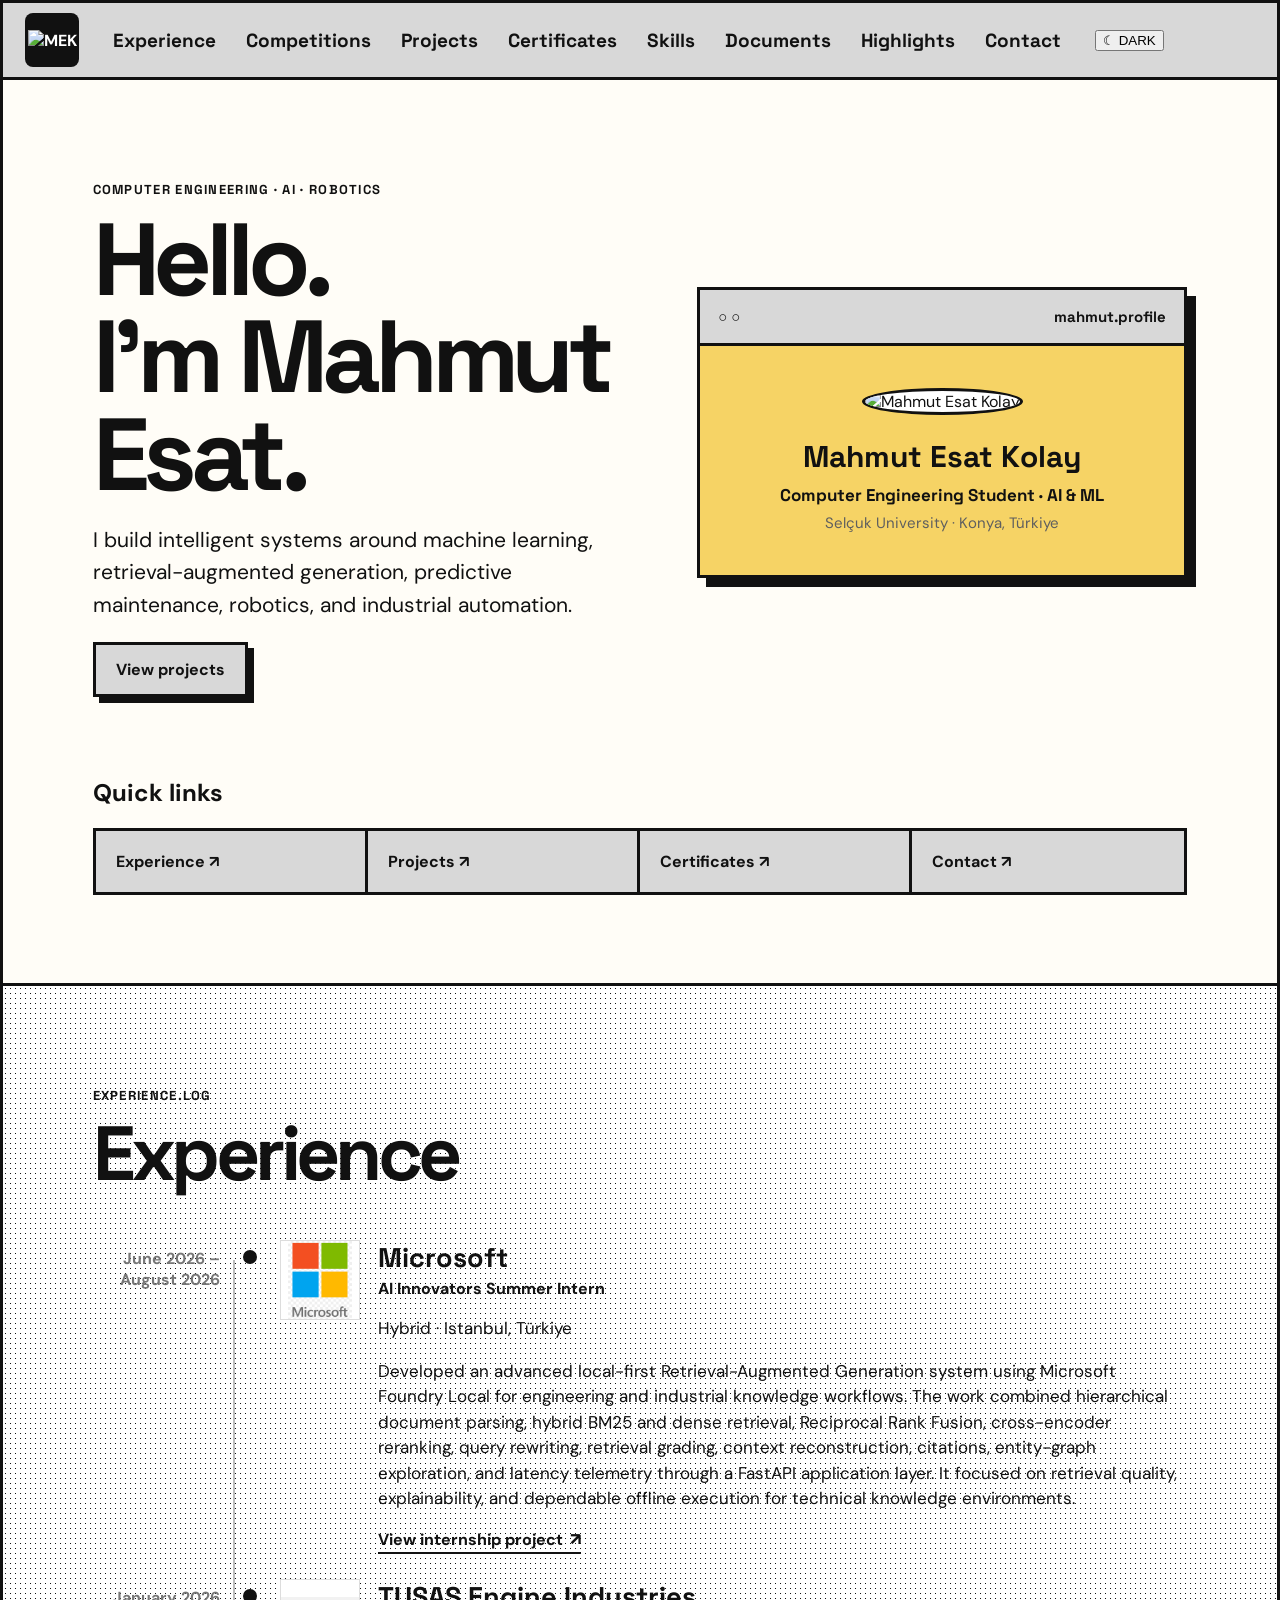
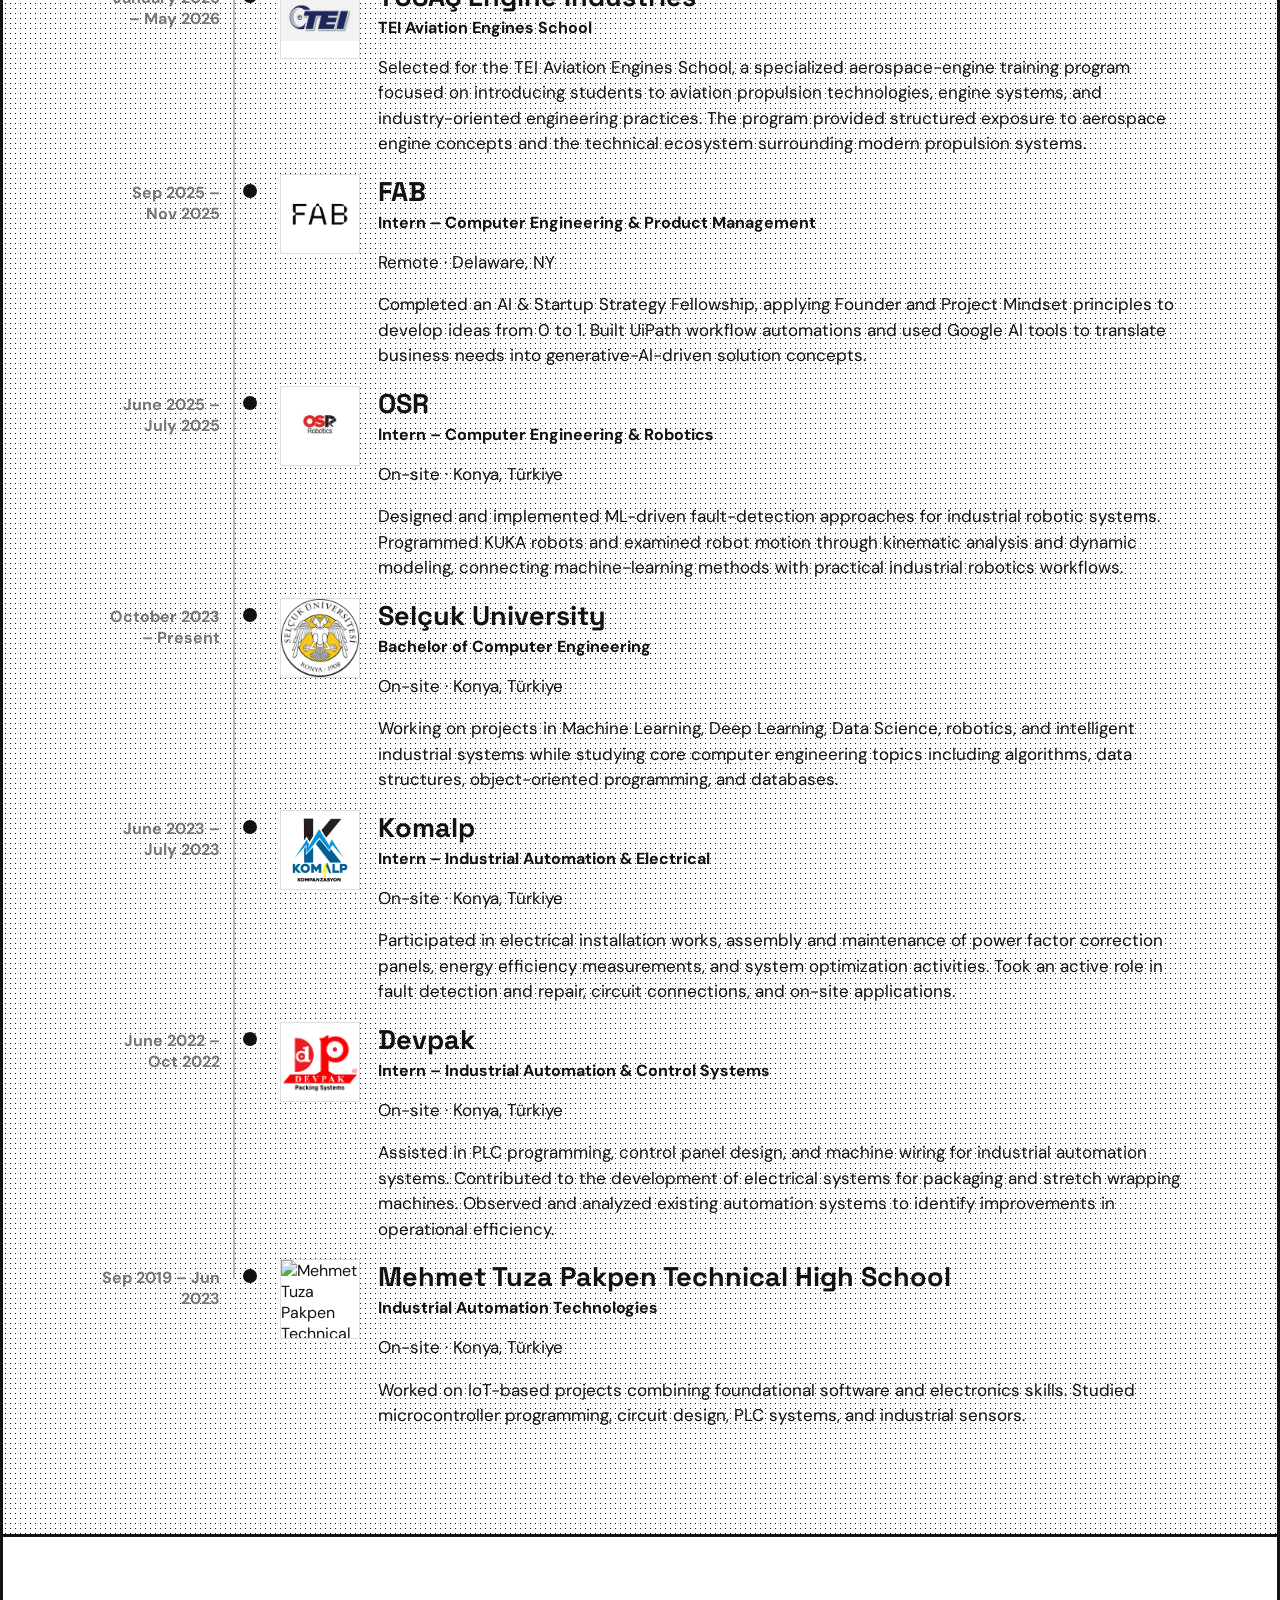
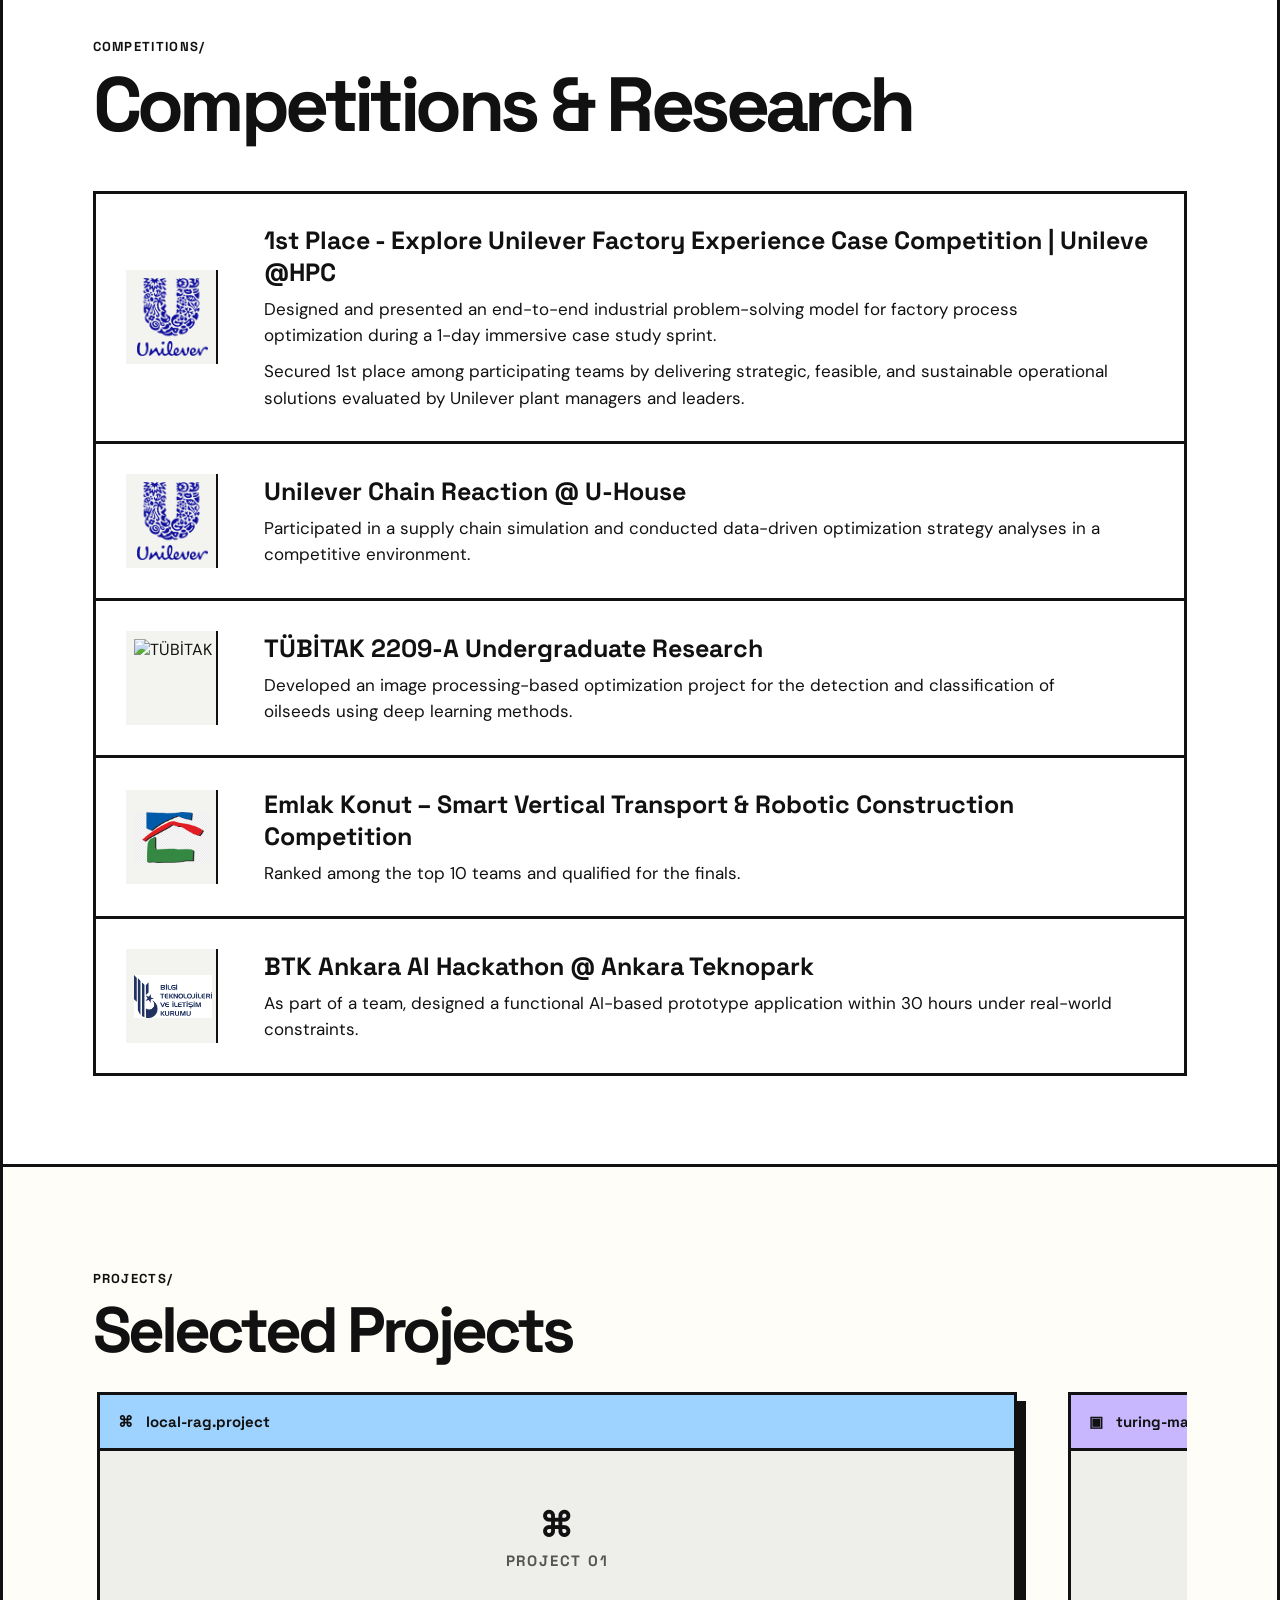
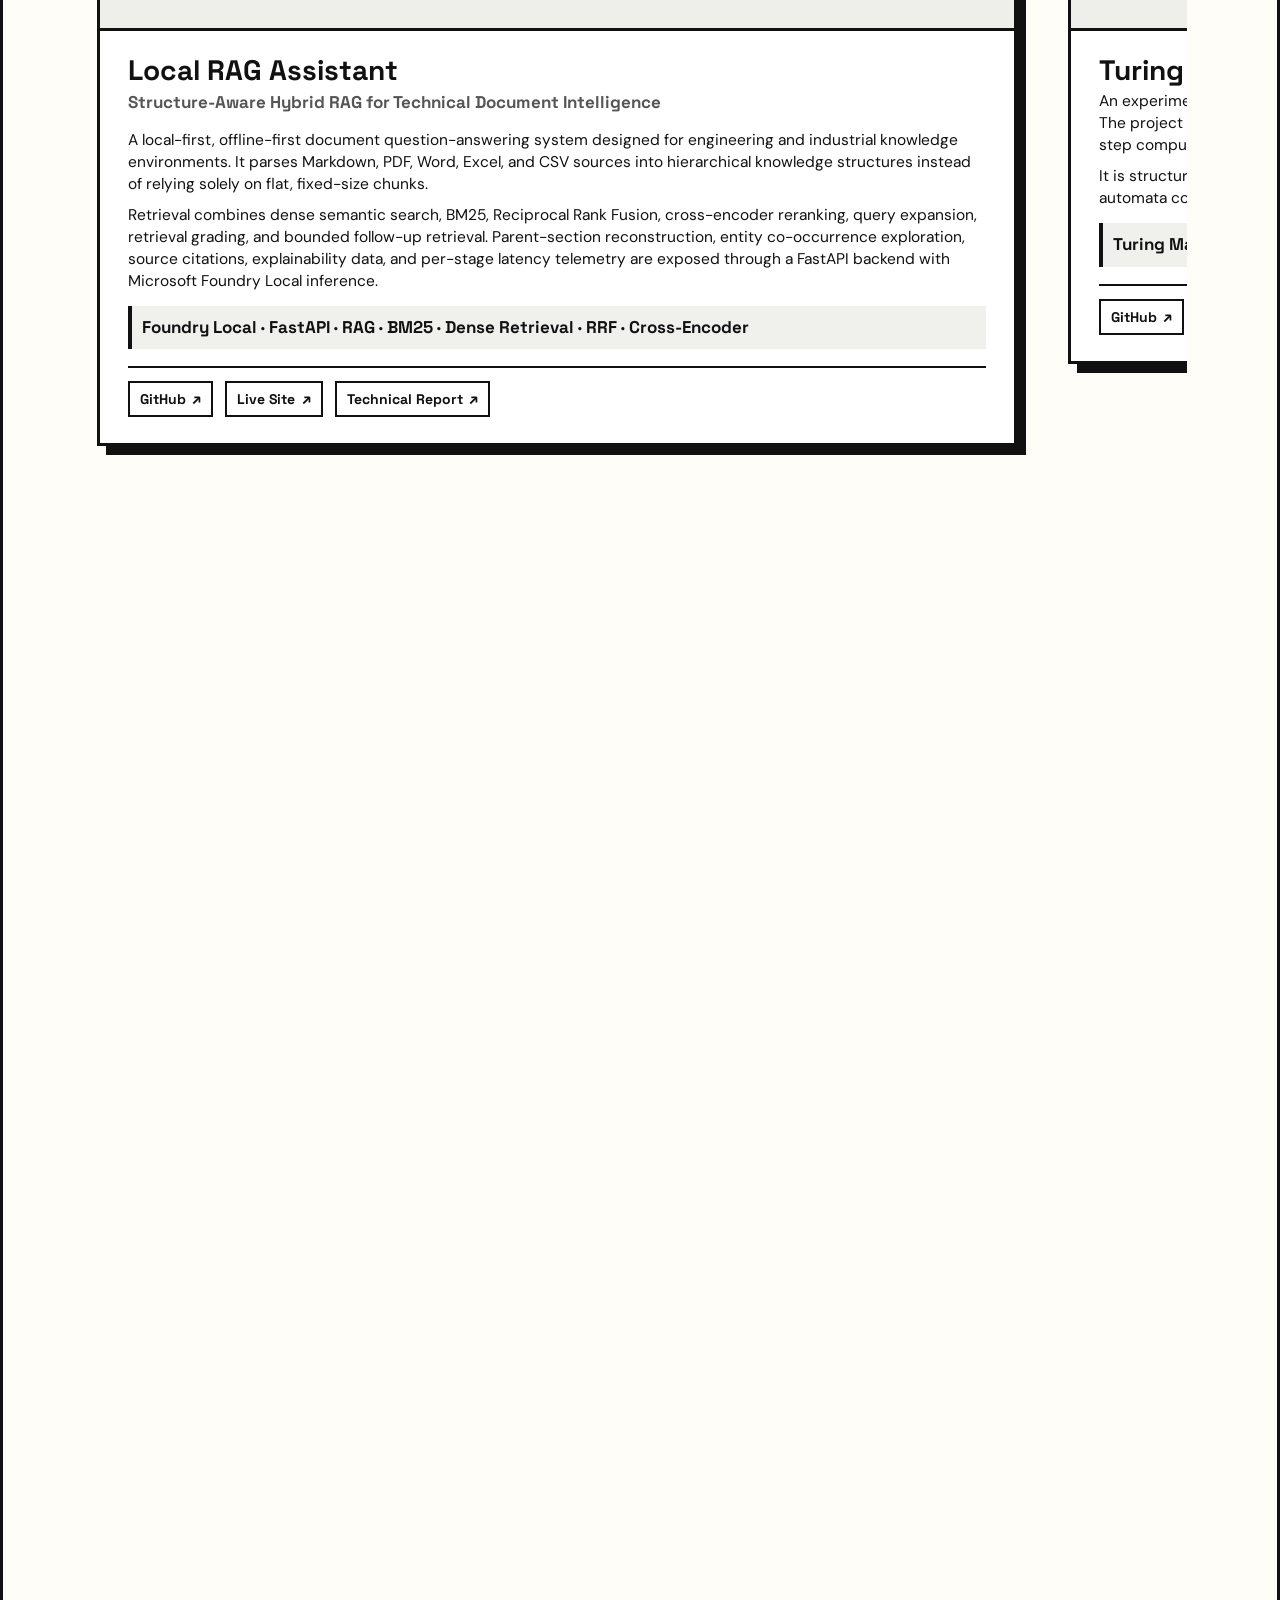
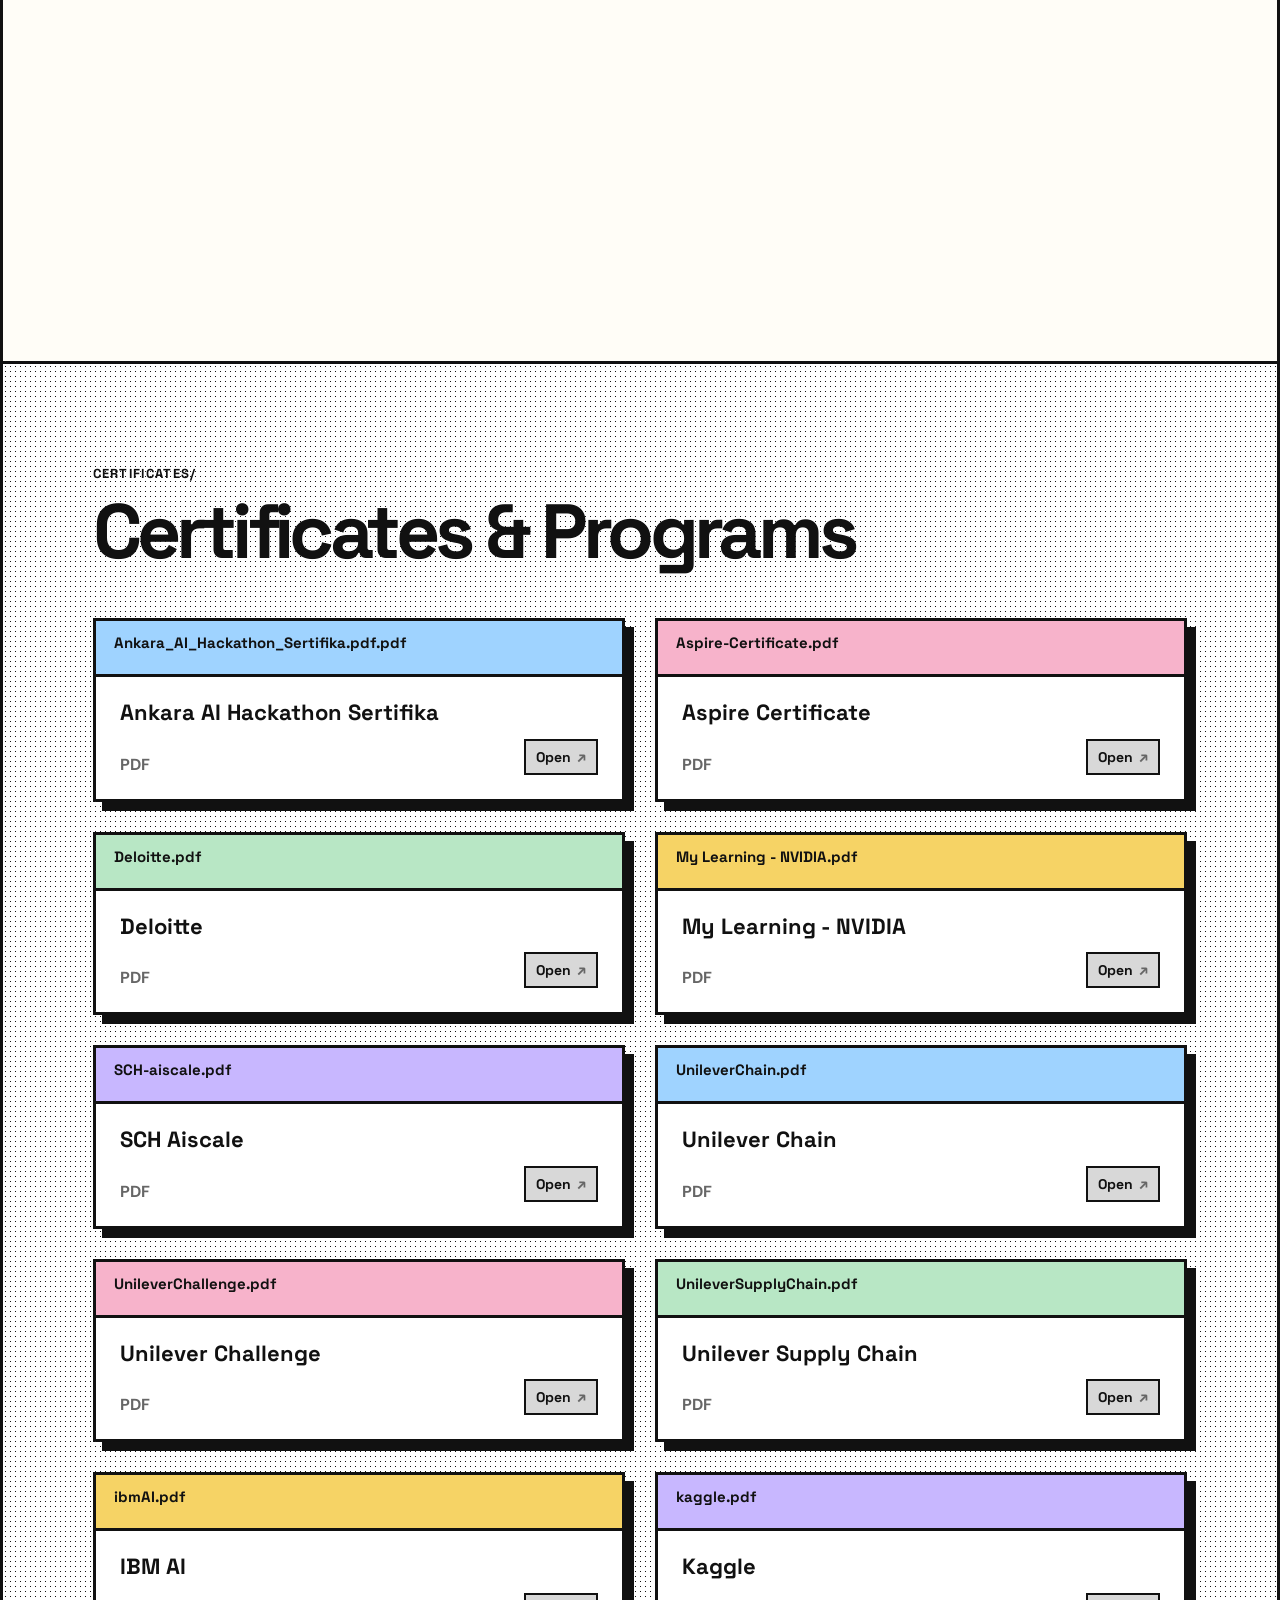
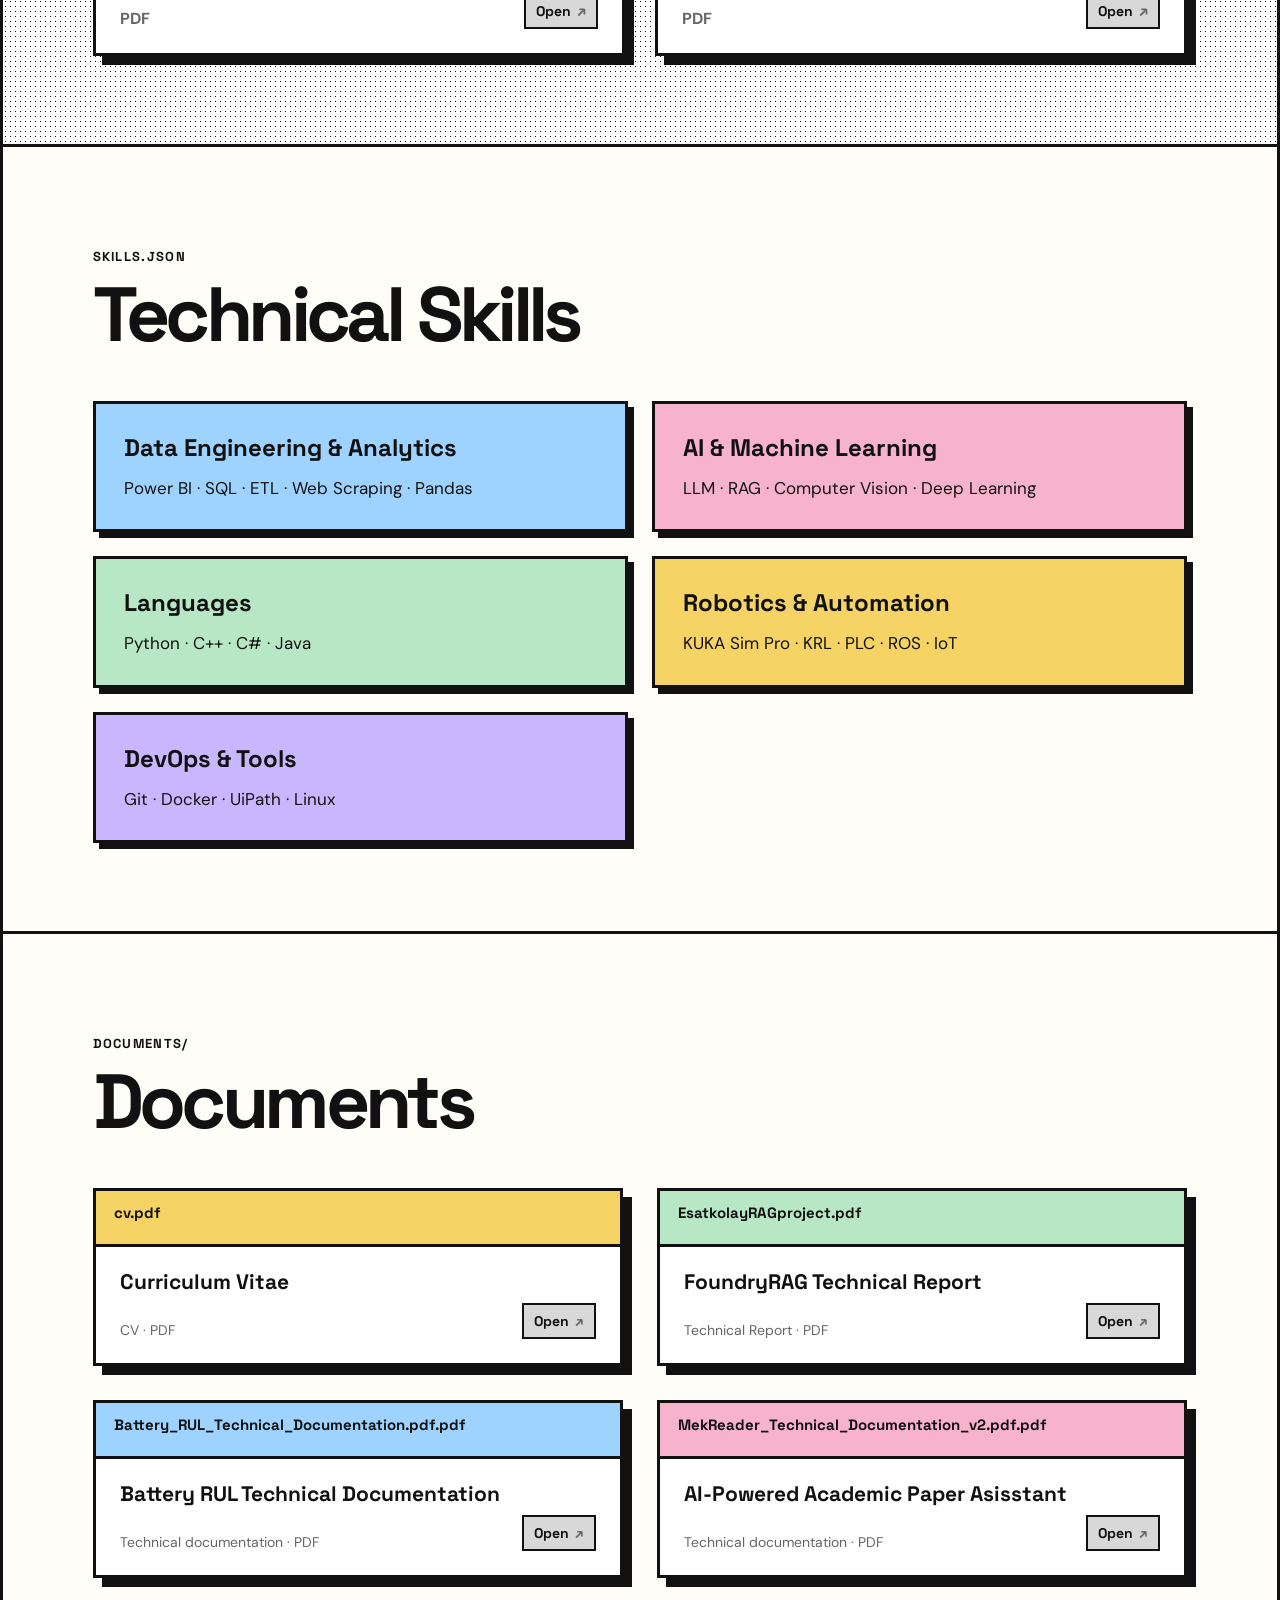
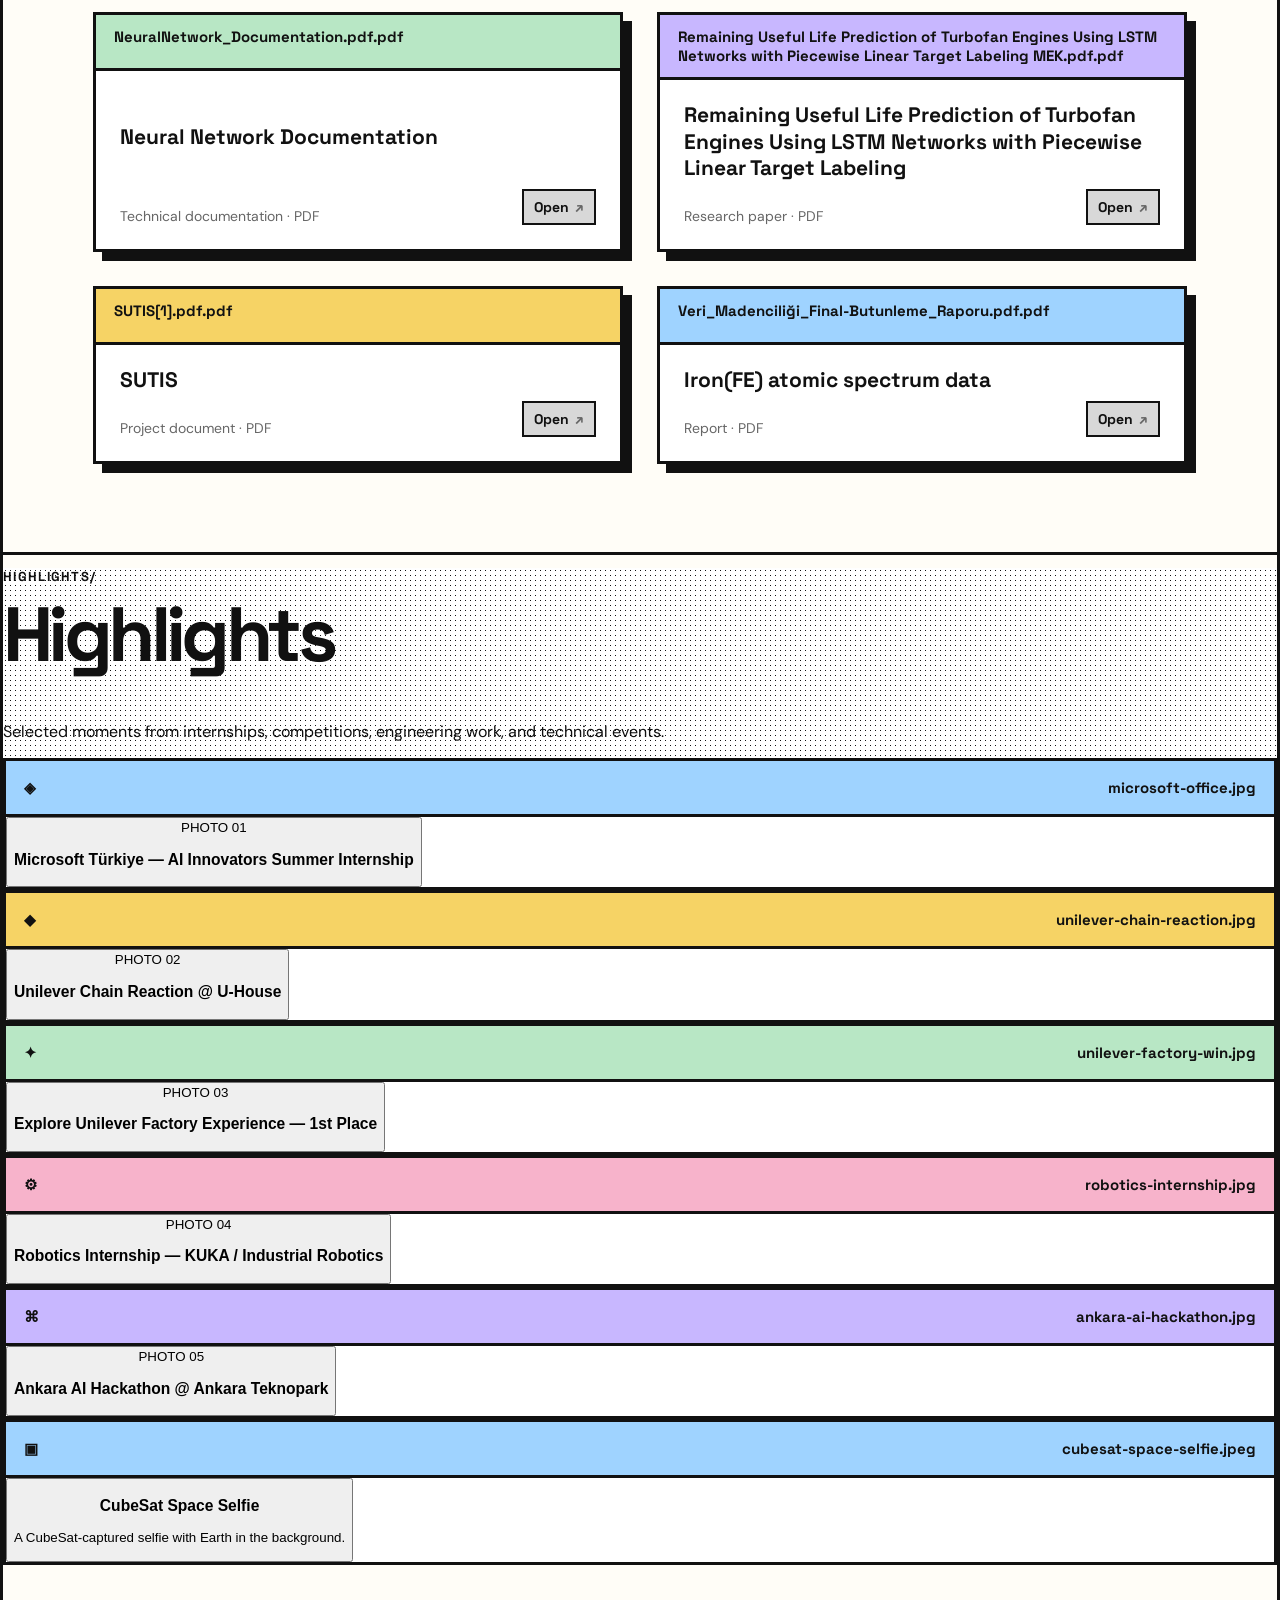
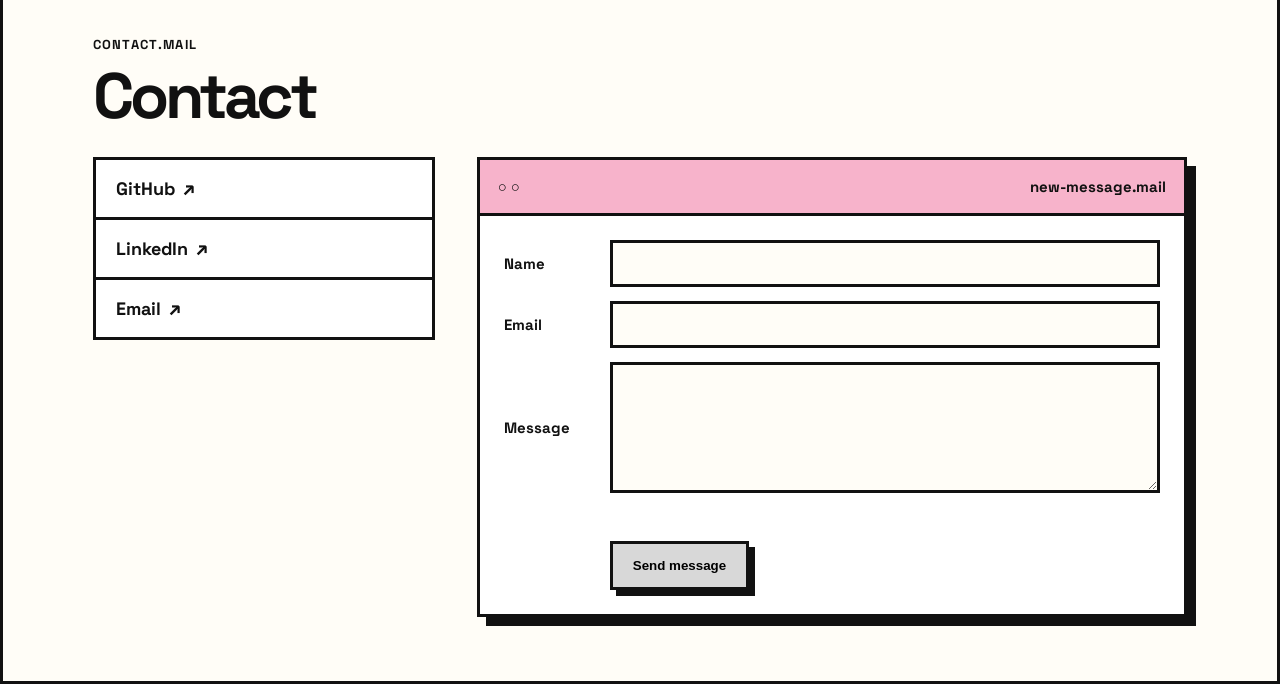
==== index.html @ c403da07 "feat: finalize one-page portfolio content structure" ====
<!doctype html>
<html lang="en">
<head>
  <meta charset="utf-8">
  <meta name="viewport" content="width=device-width,initial-scale=1">
  <title>Mahmut Esat Kolay — Portfolio</title>
  <link rel="icon" type="image/png" href="assets/branding/mek-icon.png">
  <script>
    (() => {
      try {
        const savedTheme = localStorage.getItem("portfolio-theme");
        document.documentElement.dataset.theme = savedTheme === "dark" ? "dark" : "light";
      } catch (error) {
        document.documentElement.dataset.theme = "light";
      }
    })();
  </script>
  <link rel="stylesheet" href="style.css">
</head>

<body>

<header class="topbar">
  <a class="logo" href="#home" aria-label="MEK home"><img src="assets/branding/mek-icon.png" alt="MEK"></a>

  <nav>
    <a href="#experience">Experience</a>
    <a href="#competitions">Competitions</a>
    <a href="#projects">Projects</a>
    <a href="#certificates">Certificates</a>
    <a href="#skills">Skills</a>
    <a href="#documents">Documents</a>
    <a href="#highlights">Highlights</a>
    <a href="#contact">Contact</a>
  </nav>

  <button id="theme-toggle" class="theme-toggle" type="button" aria-label="Switch to dark mode">
    <span class="theme-icon" aria-hidden="true">☾</span>
    <span class="theme-label">DARK</span>
  </button>
</header>

<main>

  <!-- HOME -->
  <section id="home" class="section hero">

    <div>
      <p class="kicker">Computer Engineering · AI · Robotics</p>

      <h1>
        Hello.<br>
        I'm Mahmut Esat.
      </h1>

      <p class="lead">
        I build intelligent systems around machine learning,
        retrieval-augmented generation, predictive maintenance,
        robotics, and industrial automation.
      </p>

      <a class="btn" href="#projects">
        View projects
      </a>
    </div>

    <div class="window profile-window">

      <div class="windowbar">
        <span>○ ○</span>
        <b>mahmut.profile</b>
      </div>

      <div class="profilebox">

        <img
          src="assets/profile/profile2.jpg"
          alt="Mahmut Esat Kolay"
        >

        <h2>Mahmut Esat Kolay</h2>
        <p class="profile-title">Computer Engineering Student · AI &amp; ML</p>
        <p class="profile-meta">Selçuk University · Konya, Türkiye</p>

      </div>

    </div>


    <div class="quick">

      <h2>Quick links</h2>

      <div class="quickgrid">

        <a href="#experience">
          Experience ↗
        </a>

        <a href="#projects">
          Projects ↗
        </a>

        <a href="#certificates">
          Certificates ↗
        </a>

        <a href="#contact">
          Contact ↗
        </a>

      </div>

    </div>

  </section>


  <!-- EXPERIENCE -->
  <section id="experience" class="section pattern">

    <p class="file">experience.log</p>

    <h2 class="title">
      Experience
    </h2>


    <div class="timeline">


      <!-- MICROSOFT -->
      <article>

        <time>
          June 2026 – August 2026
        </time>

        <i></i>

        <img
          src="assets/companies/microsoft.png"
          alt="Microsoft"
        >

        <div>

          <h3>
            Microsoft
          </h3>

          <b>
            AI Innovators Summer Intern
          </b>

          <p class="experience-meta">Hybrid · Istanbul, Türkiye</p>

          <p>
            Developed an advanced local-first Retrieval-Augmented Generation system using Microsoft Foundry Local for engineering and industrial knowledge workflows. The work combined hierarchical document parsing, hybrid BM25 and dense retrieval, Reciprocal Rank Fusion, cross-encoder reranking, query rewriting, retrieval grading, context reconstruction, citations, entity-graph exploration, and latency telemetry through a FastAPI application layer. It focused on retrieval quality, explainability, and dependable offline execution for technical knowledge environments.
          </p>

          <a class="experience-link" href="https://mek-0.github.io/Local-Rag-Foundry-assistant/" target="_blank" rel="noopener">View internship project <span class="external-arrow">↗</span></a>

        </div>

      </article>


      <!-- TEI -->
      <article>
        <time>January 2026 – May 2026</time>
        <i></i>
        <img src="assets/companies/tei.png" alt="TUSAŞ Engine Industries">
        <div>
          <h3>TUSAŞ Engine Industries</h3>
          <b>TEI Aviation Engines School</b>
          <p>Selected for the TEI Aviation Engines School, a specialized aerospace-engine training program focused on introducing students to aviation propulsion technologies, engine systems, and industry-oriented engineering practices. The program provided structured exposure to aerospace engine concepts and the technical ecosystem surrounding modern propulsion systems.</p>
        </div>
      </article>


      <!-- FAB -->
      <article>

        <time>
          Sep 2025 – Nov 2025
        </time>

        <i></i>

        <img
          src="assets/companies/fab.jpeg"
          alt="FAB"
        >

        <div>

          <h3>
            FAB
          </h3>

          <b>
            Intern – Computer Engineering &amp; Product Management
          </b>

          <p class="experience-meta">Remote · Delaware, NY</p>

          <p>
            Completed an AI &amp; Startup Strategy Fellowship, applying Founder and Project Mindset principles to develop ideas from 0 to 1. Built UiPath workflow automations and used Google AI tools to translate business needs into generative-AI-driven solution concepts.
          </p>

        </div>

      </article>


      <!-- OSR -->
      <article>

        <time>
          June 2025 – July 2025
        </time>

        <i></i>

        <img
          src="assets/companies/osr.jpeg"
          alt="OSR"
        >

        <div>

          <h3>
            OSR
          </h3>

          <b>
            Intern – Computer Engineering &amp; Robotics
          </b>

          <p class="experience-meta">On-site · Konya, Türkiye</p>

          <p>
            Designed and implemented ML-driven fault-detection approaches for industrial robotic systems. Programmed KUKA robots and examined robot motion through kinematic analysis and dynamic modeling, connecting machine-learning methods with practical industrial robotics workflows.
          </p>

        </div>

      </article>


      <!-- SELCUK UNIVERSITY -->
      <article>
        <time>October 2023 – Present</time>
        <i></i>
        <img src="assets/companies/selcuk.svg" alt="Selçuk University">
        <div>
          <h3>Selçuk University</h3>
          <b>Bachelor of Computer Engineering</b>
          <p class="experience-meta">On-site · Konya, Türkiye</p>
          <p>Working on projects in Machine Learning, Deep Learning, Data Science, robotics, and intelligent industrial systems while studying core computer engineering topics including algorithms, data structures, object-oriented programming, and databases.</p>
        </div>
      </article>


      <!-- KOMALP -->
      <article>
        <time>June 2023 – July 2023</time>
        <i></i>
        <img src="assets/companies/komalp.jpg" alt="Komalp">
        <div>
          <h3>Komalp</h3>
          <b>Intern – Industrial Automation &amp; Electrical</b>
          <p class="experience-meta">On-site · Konya, Türkiye</p>
          <p>Participated in electrical installation works, assembly and maintenance of power factor correction panels, energy efficiency measurements, and system optimization activities. Took an active role in fault detection and repair, circuit connections, and on-site applications.</p>
        </div>
      </article>


      <!-- DEVPAK -->
      <article>

        <time>
          June 2022 – Oct 2022
        </time>

        <i></i>

        <img
          src="assets/companies/devpak.jpg"
          alt="Devpak"
        >

        <div>

          <h3>
            Devpak
          </h3>

          <b>
            Intern – Industrial Automation &amp; Control Systems
          </b>

          <p class="experience-meta">On-site · Konya, Türkiye</p>

          <p>
            Assisted in PLC programming, control panel design, and machine wiring for industrial automation systems. Contributed to the development of electrical systems for packaging and stretch wrapping machines. Observed and analyzed existing automation systems to identify improvements in operational efficiency.
          </p>

        </div>

      </article>


      <!-- MEHMET TUZA PAKPEN TECHNICAL HIGH SCHOOL -->
      <article>
        <time>Sep 2019 – Jun 2023</time>
        <i></i>
        <img class="experience-logo" src="assets/companies/mtal.jpg" alt="Mehmet Tuza Pakpen Technical High School">
        <div class="experience-content">
          <h3>Mehmet Tuza Pakpen Technical High School</h3>
          <b>Industrial Automation Technologies</b>
          <p class="experience-meta">On-site · Konya, Türkiye</p>
          <p>Worked on IoT-based projects combining foundational software and electronics skills. Studied microcontroller programming, circuit design, PLC systems, and industrial sensors.</p>
        </div>
      </article>

    </div>

  </section>


  <!-- COMPETITIONS & RESEARCH -->
  <section id="competitions" class="section competitions-section">
    <p class="file">competitions/</p>
    <h2 class="title">Competitions &amp; Research</h2>
    <div class="competition-list">
      <article>
        <div class="competition-logo"><img src="assets/companies/unilever" alt="Unilever"></div>
        <div><h3>1st Place - Explore Unilever Factory Experience Case Competition | Unileve @HPC</h3><p>Designed and presented an end-to-end industrial problem-solving model for factory process optimization during a 1-day immersive case study sprint.</p><p>Secured 1st place among participating teams by delivering strategic, feasible, and sustainable operational solutions evaluated by Unilever plant managers and leaders.</p></div>
      </article>
      <article>
        <div class="competition-logo"><img src="assets/companies/unilever" alt="Unilever"></div>
        <div><h3>Unilever Chain Reaction @ U-House</h3><p>Participated in a supply chain simulation and conducted data-driven optimization strategy analyses in a competitive environment.</p></div>
      </article>
      <article>
        <div class="competition-logo"><img src="assets/companies/tübitak.png" alt="TÜBİTAK"></div>
        <div><h3>TÜBİTAK 2209-A Undergraduate Research</h3><p>Developed an image processing-based optimization project for the detection and classification of oilseeds using deep learning methods.</p></div>
      </article>
      <article>
        <div class="competition-logo"><img src="assets/companies/eka.png" alt="Emlak Konut"></div>
        <div><h3>Emlak Konut – Smart Vertical Transport &amp; Robotic Construction Competition</h3><p>Ranked among the top 10 teams and qualified for the finals.</p></div>
      </article>
      <article>
        <div class="competition-logo"><img src="assets/companies/btk.png" alt="BTK"></div>
        <div><h3>BTK Ankara AI Hackathon @ Ankara Teknopark</h3><p>As part of a team, designed a functional AI-based prototype application within 30 hours under real-world constraints.</p></div>
      </article>
    </div>
  </section>


  <!-- PROJECTS -->
  <section id="projects" class="projects-scroll-section pinned-horizontal-section">

    <div class="projects-sticky pinned-horizontal-sticky">

      <div class="projects-heading pinned-horizontal-header">

        <p class="file">
          projects/
        </p>

        <h2 class="title">
          Selected Projects
        </h2>

      </div>


      <div class="projects-viewport pinned-horizontal-viewport">

        <div class="cards projects-track pinned-horizontal-track">


      <!-- PROJECT 1 -->
      <article class="window project project-card project-blue">
        <div class="windowbar"><span aria-hidden="true">⌘</span><b>local-rag.project</b></div>
        <div class="project-media">
          <div class="project-placeholder"><span aria-hidden="true">⌘</span><b>PROJECT 01</b></div>
          <img src="assets/projects/project01.png" alt="Local RAG Assistant project preview" hidden>
        </div>
        <div class="body project-body">
          <h3>Local RAG Assistant</h3>
          <p class="project-subtitle">Structure-Aware Hybrid RAG for Technical Document Intelligence</p>
          <div class="project-copy">
            <p>A local-first, offline-first document question-answering system designed for engineering and industrial knowledge environments. It parses Markdown, PDF, Word, Excel, and CSV sources into hierarchical knowledge structures instead of relying solely on flat, fixed-size chunks.</p>
            <p>Retrieval combines dense semantic search, BM25, Reciprocal Rank Fusion, cross-encoder reranking, query expansion, retrieval grading, and bounded follow-up retrieval. Parent-section reconstruction, entity co-occurrence exploration, source citations, explainability data, and per-stage latency telemetry are exposed through a FastAPI backend with Microsoft Foundry Local inference.</p>
          </div>
          <p class="project-tech">Foundry Local · FastAPI · RAG · BM25 · Dense Retrieval · RRF · Cross-Encoder</p>
          <div class="project-actions">
            <a href="https://github.com/MEK-0/Local-Rag-Foundry-assistant" target="_blank" rel="noopener">GitHub <span class="external-arrow">↗</span></a>
            <a href="https://mek-0.github.io/Local-Rag-Foundry-assistant/" target="_blank" rel="noopener">Live Site <span class="external-arrow">↗</span></a>
            <a href="viewer.html?file=assets%2Fdocuments%2FEsatkolayRAGproject.pdf&amp;title=FoundryRAG%20Technical%20Report">Technical Report <span class="external-arrow">↗</span></a>
          </div>
        </div>
      </article>

      <!-- PROJECT 2 -->
      <article class="window project project-card project-lavender">
        <div class="windowbar"><span aria-hidden="true">▣</span><b>turing-machines.project</b></div>
        <div class="project-media">
          <div class="project-placeholder"><span aria-hidden="true">▣</span><b>PROJECT 02</b></div>
          <img src="assets/projects/project02.png" alt="Turing Machines LAB project preview" hidden>
        </div>
        <div class="body project-body">
          <h3>Turing Machines LAB</h3>
          <div class="project-copy">
            <p>An experimentation and simulation environment for exploring Turing machines and foundational computational theory. The project provides a practical way to reason about machine states, transition rules, tape operations, and step-by-step computation.</p>
            <p>It is structured as a laboratory for observing how formal transition definitions evolve over a tape, making abstract automata concepts easier to inspect and test.</p>
          </div>
          <p class="project-tech">Turing Machines · State Transitions · Tape Operations · Computational Theory</p>
          <div class="project-actions">
            <a href="https://github.com/MEK-0/Turing_Machines_LAB" target="_blank" rel="noopener">GitHub <span class="external-arrow">↗</span></a>
            <a href="#documents">Documents <span class="external-arrow">↗</span></a>
          </div>
        </div>
      </article>

      <!-- PROJECT 3 -->
      <article class="window project project-card project-green">
        <div class="windowbar"><span aria-hidden="true">◆</span><b>battery-rul.project</b></div>
        <div class="project-media">
          <div class="project-placeholder"><span aria-hidden="true">◆</span><b>PROJECT 03</b></div>
          <img src="assets/projects/project03.png" alt="NASA Li-Ion Battery RUL project preview" hidden>
        </div>
        <div class="body project-body">
          <h3> Li-Ion Battery RUL Prediction with XAI &amp; Adaptive LSTM</h3>
          <div class="project-copy">
            <p>Predicts remaining useful life from the NASA PCoE Li-Ion battery dataset using an LSTM and attention architecture. Attention provides explainability by showing which time steps influence the prediction across 4°C, 24°C, and 43°C operating conditions.</p>
            <p>An adaptive padding and windowing strategy supports prediction from Cycle 0 and addresses cold-start behavior for short-life batteries such as B0032.</p>
          </div>
          <p class="project-tech">Python · PyTorch · Deep Learning · LSTM · Attention · Explainable AI</p>
          <strong class="project-result">Approximately 84% RMSE reduction was reported for the critical B0032 tested case; this is not presented as a universal result.</strong>
          <div class="project-actions"><a href="viewer.html?file=assets%2Fdocuments%2FBattery_RUL_Technical_Documentation.pdf.pdf&amp;title=Battery%20RUL%20Technical%20Documentation">Documents <span class="external-arrow">↗</span></a></div>
        </div>
      </article>

      <!-- PROJECT 4 -->
      <article class="window project project-card project-pink">
        <div class="windowbar"><span aria-hidden="true">⚙</span><b>kuka-dynamics.project</b></div>
        <div class="project-media">
          <div class="project-placeholder"><span aria-hidden="true">⚙</span><b>PROJECT 04</b></div>
          <img src="assets/projects/project04.png" alt="KUKA Dynamics Analysis project preview" hidden>
        </div>
        <div class="body project-body">
          <h3>KUKA Dynamics Analysis</h3>
          <div class="project-copy">
            <p>A desktop engineering application for analyzing the dynamics of industrial KUKA robots. It brings Newton–Euler and Lagrange formulations into a focused workflow for examining robot motion, torque calculations, and workspace behavior.</p>
            <p>Engineering visualizations support the interpretation of dynamic and kinematic results, connecting mathematical models with industrial robotics analysis.</p>
          </div>
          <p class="project-tech">Industrial Robotics · KUKA · Newton–Euler · Lagrange · Torque · Workspace Analysis</p>
          <div class="project-actions">
            <a href="https://github.com/MEK-0/KUKA-Dynamics-Analysis" target="_blank" rel="noopener">GitHub <span class="external-arrow">↗</span></a>
            <a href="#documents">Documents <span class="external-arrow">↗</span></a>
          </div>
        </div>
      </article>

      <!-- PROJECT 5 -->
      <article class="window project project-card project-yellow">
        <div class="windowbar"><span aria-hidden="true">◫</span><b>inventory-optimization.project</b></div>
        <div class="project-media">
          <div class="project-placeholder"><span aria-hidden="true">◫</span><b>PROJECT 05</b></div>
          <img src="assets/projects/project05.png" alt="AI-driven inventory optimization project preview" hidden>
        </div>
        <div class="body project-body">
          <h3>AI-Driven Inventory Optimization for FMCG</h3>
          <div class="project-copy">
            <p>An end-to-end predictive analytics framework for FMCG raw-material inventory optimization. It combines time-series feature engineering and XGBoost demand forecasting with a dynamic safety-stock algorithm under simulated demand volatility.</p>
            <p>The optimization layer evaluates inventory decisions against service-level requirements and total-cost behavior within the project’s simulation and test setup.</p>
          </div>
          <p class="project-tech">Python · Pandas · XGBoost</p>
          <strong class="project-result">Reported simulation result: 32.6% reduction in total inventory costs while maintaining a 95% service level.</strong>
          <div class="project-actions">
            <a href="https://github.com/MEK-0/AI-Driven-Inventory-Optimization-for-FMCG" target="_blank" rel="noopener">GitHub <span class="external-arrow">↗</span></a>
            <a href="#documents">Documents <span class="external-arrow">↗</span></a>
          </div>
        </div>
      </article>

      <!-- PROJECT 6 -->
      <article class="window project project-card project-blue">
        <div class="windowbar"><span aria-hidden="true">◆</span><b>turbofan-rul.project</b></div>
        <div class="project-media">
          <div class="project-placeholder"><span aria-hidden="true">◆</span><b>PROJECT 06</b></div>
          <img src="assets/projects/project06.png" alt="Turbofan engine RUL prediction project preview" hidden>
        </div>
        <div class="body project-body">
          <h3>Remaining Useful Life Prediction of Turbofan Engines Using LSTM Networks</h3>
          <p class="project-subtitle">Turbofan Engine RUL Prediction</p>
          <div class="project-copy">
            <p>Developed an LSTM-based Remaining Useful Life prediction system for turbofan engines using the NASA CMAPSS dataset. The model learns temporal degradation patterns from multivariate sensor sequences to estimate remaining operating cycles before failure.</p>
            <p>The preprocessing pipeline uses moving-average filtering, variance-threshold feature selection, and sliding windows of 50 time steps. Predictions are exposed through a REST/FastAPI interface and evaluated only against the stated unseen test split.</p>
          </div>
          <p class="project-tech">Python · LSTM · CMAPSS · FastAPI · Time Series</p>
          <strong class="project-result">RMSE 13.87 on the stated unseen test set.</strong>
          <div class="project-actions">
            <a href="https://github.com/MEK-0/Turbofan-RUL-Prediction-LSTM" target="_blank" rel="noopener">GitHub <span class="external-arrow">↗</span></a>
            <a href="viewer.html?file=assets%2Fdocuments%2FRemaining%20Useful%20Life%20Prediction%20of%20Turbofan%20Engines%20Using%20LSTM%20Networks%20with%20Piecewise%20Linear%20Target%20Labeling%20MEK.pdf.pdf&amp;title=Turbofan%20RUL%20Prediction%20%E2%80%94%20Technical%20Document">Technical Document <span class="external-arrow">↗</span></a>
          </div>
        </div>
      </article>

        </div>

      </div>

    </div>

  </section>


  <!-- CERTIFICATES -->
  <section id="certificates" class="section pattern">

    <p class="file">
      certificates/
    </p>

    <h2 class="title">
      Certificates & Programs
    </h2>


    <div class="certificate-grid">
      <article class="window certificate-card"><div class="windowbar doc-blue"><b>Ankara_AI_Hackathon_Sertifika.pdf.pdf</b></div><div class="certificate-body"><h3>Ankara AI Hackathon Sertifika</h3><span>PDF</span><a href="viewer.html?file=assets%2Fcertificates%2FAnkara_AI_Hackathon_Sertifika.pdf.pdf&amp;title=Ankara%20AI%20Hackathon%20Sertifika">Open <span class="external-arrow">↗</span></a></div></article>
      <article class="window certificate-card"><div class="windowbar doc-pink"><b>Aspire-Certificate.pdf</b></div><div class="certificate-body"><h3>Aspire Certificate</h3><span>PDF</span><a href="viewer.html?file=assets%2Fcertificates%2FAspire-Certificate.pdf&amp;title=Aspire%20Certificate">Open <span class="external-arrow">↗</span></a></div></article>
      <article class="window certificate-card"><div class="windowbar doc-green"><b>Deloitte.pdf</b></div><div class="certificate-body"><h3>Deloitte</h3><span>PDF</span><a href="viewer.html?file=assets%2Fcertificates%2FDeloitte.pdf&amp;title=Deloitte">Open <span class="external-arrow">↗</span></a></div></article>
      <article class="window certificate-card"><div class="windowbar doc-yellow"><b>My Learning - NVIDIA.pdf</b></div><div class="certificate-body"><h3>My Learning - NVIDIA</h3><span>PDF</span><a href="viewer.html?file=assets%2Fcertificates%2FMy%20Learning%20-%20NVIDIA.pdf&amp;title=My%20Learning%20-%20NVIDIA">Open <span class="external-arrow">↗</span></a></div></article>
      <article class="window certificate-card"><div class="windowbar doc-lavender"><b>SCH-aiscale.pdf</b></div><div class="certificate-body"><h3>SCH Aiscale</h3><span>PDF</span><a href="viewer.html?file=assets%2Fcertificates%2FSCH-aiscale.pdf&amp;title=SCH%20Aiscale">Open <span class="external-arrow">↗</span></a></div></article>
      <article class="window certificate-card"><div class="windowbar doc-blue"><b>UnileverChain.pdf</b></div><div class="certificate-body"><h3>Unilever Chain</h3><span>PDF</span><a href="viewer.html?file=assets%2Fcertificates%2FUnileverChain.pdf&amp;title=Unilever%20Chain">Open <span class="external-arrow">↗</span></a></div></article>
      <article class="window certificate-card"><div class="windowbar doc-pink"><b>UnileverChallenge.pdf</b></div><div class="certificate-body"><h3>Unilever Challenge</h3><span>PDF</span><a href="viewer.html?file=assets%2Fcertificates%2FUnileverChallenge.pdf&amp;title=Unilever%20Challenge">Open <span class="external-arrow">↗</span></a></div></article>
      <article class="window certificate-card"><div class="windowbar doc-green"><b>UnileverSupplyChain.pdf</b></div><div class="certificate-body"><h3>Unilever Supply Chain</h3><span>PDF</span><a href="viewer.html?file=assets%2Fcertificates%2FUnileverSupplyChain.pdf&amp;title=Unilever%20Supply%20Chain">Open <span class="external-arrow">↗</span></a></div></article>
      <article class="window certificate-card"><div class="windowbar doc-yellow"><b>ibmAI.pdf</b></div><div class="certificate-body"><h3>IBM AI</h3><span>PDF</span><a href="viewer.html?file=assets%2Fcertificates%2FibmAI.pdf&amp;title=IBM%20AI">Open <span class="external-arrow">↗</span></a></div></article>
      <article class="window certificate-card"><div class="windowbar doc-lavender"><b>kaggle.pdf</b></div><div class="certificate-body"><h3>Kaggle</h3><span>PDF</span><a href="viewer.html?file=assets%2Fcertificates%2Fkaggle.pdf&amp;title=Kaggle">Open <span class="external-arrow">↗</span></a></div></article>
    </div>

  </section>


  <!-- TECHNICAL SKILLS -->
  <section id="skills" class="section">
    <p class="file">skills.json</p>
    <h2 class="title">Technical Skills</h2>
    <div class="skills-grid">
      <article class="skill-blue"><h3>Data Engineering &amp; Analytics</h3><p>Power BI · SQL · ETL · Web Scraping · Pandas</p></article>
      <article class="skill-pink"><h3>AI &amp; Machine Learning</h3><p>LLM · RAG · Computer Vision · Deep Learning</p></article>
      <article class="skill-green"><h3>Languages</h3><p>Python · C++ · C# · Java</p></article>
      <article class="skill-yellow"><h3>Robotics &amp; Automation</h3><p>KUKA Sim Pro · KRL · PLC · ROS · IoT</p></article>
      <article class="skill-lavender"><h3>DevOps &amp; Tools</h3><p>Git · Docker · UiPath · Linux</p></article>
    </div>
  </section>


  <!-- DOCUMENTS -->
  <section id="documents" class="section">

    <p class="file">
      documents/
    </p>

    <h2 class="title">
      Documents
    </h2>


    <div class="documents-grid">
      <article class="window doc doc-card">
        <div class="windowbar doc-yellow"><b>cv.pdf</b></div>
        <div class="doc-body"><p>Curriculum Vitae</p><span>CV · PDF</span><a href="viewer.html?file=assets%2Fdocuments%2Fcv.pdf&amp;title=Curriculum%20Vitae">Open <span class="external-arrow">↗</span></a></div>
      </article>

      <article class="window doc doc-card">
        <div class="windowbar doc-green"><b>EsatkolayRAGproject.pdf</b></div>
        <div class="doc-body"><p>FoundryRAG Technical Report</p><span>Technical Report · PDF</span><a href="viewer.html?file=assets%2Fdocuments%2FEsatkolayRAGproject.pdf&amp;title=FoundryRAG%20Technical%20Report">Open <span class="external-arrow">↗</span></a></div>
      </article>

      <article class="window doc doc-card">
        <div class="windowbar doc-blue"><b>Battery_RUL_Technical_Documentation.pdf.pdf</b></div>
        <div class="doc-body"><p>Battery RUL Technical Documentation</p><span>Technical documentation · PDF</span><a href="viewer.html?file=assets%2Fdocuments%2FBattery_RUL_Technical_Documentation.pdf.pdf&amp;title=Battery%20RUL%20Technical%20Documentation">Open <span class="external-arrow">↗</span></a></div>
      </article>

      <article class="window doc doc-card">
        <div class="windowbar doc-pink"><b>MekReader_Technical_Documentation_v2.pdf.pdf</b></div>
        <div class="doc-body"><p>AI-Powered Academic Paper Asisstant</p><span>Technical documentation · PDF</span><a href="viewer.html?file=assets%2Fdocuments%2FMekReader_Technical_Documentation_v2.pdf.pdf&amp;title=MekReader%20Technical%20Documentation%20v2">Open <span class="external-arrow">↗</span></a></div>
      </article>

      <article class="window doc doc-card">
        <div class="windowbar doc-green"><b>NeuralNetwork_Documentation.pdf.pdf</b></div>
        <div class="doc-body"><p>Neural Network Documentation</p><span>Technical documentation · PDF</span><a href="viewer.html?file=assets%2Fdocuments%2FNeuralNetwork_Documentation.pdf.pdf&amp;title=Neural%20Network%20Documentation">Open <span class="external-arrow">↗</span></a></div>
      </article>

      <article class="window doc doc-card">
        <div class="windowbar doc-lavender"><b>Remaining Useful Life Prediction of Turbofan Engines Using LSTM Networks with Piecewise Linear Target Labeling MEK.pdf.pdf</b></div>
        <div class="doc-body"><p>Remaining Useful Life Prediction of Turbofan Engines Using LSTM Networks with Piecewise Linear Target Labeling</p><span>Research paper · PDF</span><a href="viewer.html?file=assets%2Fdocuments%2FRemaining%20Useful%20Life%20Prediction%20of%20Turbofan%20Engines%20Using%20LSTM%20Networks%20with%20Piecewise%20Linear%20Target%20Labeling%20MEK.pdf.pdf&amp;title=Remaining%20Useful%20Life%20Prediction%20of%20Turbofan%20Engines%20Using%20LSTM%20Networks%20with%20Piecewise%20Linear%20Target%20Labeling">Open <span class="external-arrow">↗</span></a></div>
      </article>

      <article class="window doc doc-card">
        <div class="windowbar doc-yellow"><b>SUTIS[1].pdf.pdf</b></div>
        <div class="doc-body"><p>SUTIS</p><span>Project document · PDF</span><a href="viewer.html?file=assets%2Fdocuments%2FSUTIS%5B1%5D.pdf.pdf&amp;title=SUTIS">Open <span class="external-arrow">↗</span></a></div>
      </article>

      <article class="window doc doc-card">
        <div class="windowbar doc-blue"><b>Veri_Madenciliği_Final-Butunleme_Raporu.pdf.pdf</b></div>
        <div class="doc-body"><p>Iron(FE) atomic spectrum data</p><span>Report · PDF</span><a href="viewer.html?file=assets%2Fdocuments%2FVeri_Madencilig%CC%86i_Final-Butunleme_Raporu.pdf.pdf&amp;title=Veri%20Madencili%C4%9Fi%20Final-B%C3%BCt%C3%BCnleme%20Raporu">Open <span class="external-arrow">↗</span></a></div>
      </article>
    </div>

  </section>


  <!-- HIGHLIGHTS -->
  <section id="highlights" class="highlights-scroll-section pinned-horizontal-section">
    <div class="highlights-sticky pinned-horizontal-sticky pattern">
      <div class="highlights-heading pinned-horizontal-header">
        <p class="file">highlights/</p>
        <h2 class="title">Highlights</h2>
        <p class="highlights-intro">Selected moments from internships, competitions, engineering work, and technical events.</p>
      </div>

      <div class="highlights-viewport pinned-horizontal-viewport">
        <div class="highlights-rail highlights-track pinned-horizontal-track" aria-label="Career highlights">
      <article class="window highlight-card">
        <div class="windowbar doc-blue"><span aria-hidden="true">◈</span><b>microsoft-office.jpg</b></div>
        <button class="highlight-open" type="button" data-title="Microsoft Türkiye — AI Innovators Summer Internship" aria-label="View Microsoft Türkiye — AI Innovators Summer Internship highlight">
          <div class="highlight-image-wrap"><span class="highlight-placeholder">PHOTO 01</span><img src="assets/highlights/photo1.jpg" alt="Microsoft Türkiye — AI Innovators Summer Internship" hidden></div>
          <div class="highlight-caption"><h3>Microsoft Türkiye — AI Innovators Summer Internship</h3></div>
        </button>
      </article>

      <article class="window highlight-card">
        <div class="windowbar doc-yellow"><span aria-hidden="true">◆</span><b>unilever-chain-reaction.jpg</b></div>
        <button class="highlight-open" type="button" data-title="Unilever Chain Reaction @ U-House" aria-label="View Unilever Chain Reaction at U-House highlight">
          <div class="highlight-image-wrap"><span class="highlight-placeholder">PHOTO 02</span><img src="assets/highlights/photo2.jpg" alt="Unilever Chain Reaction @ U-House" hidden></div>
          <div class="highlight-caption"><h3>Unilever Chain Reaction @ U-House</h3></div>
        </button>
      </article>

      <article class="window highlight-card">
        <div class="windowbar doc-green"><span aria-hidden="true">✦</span><b>unilever-factory-win.jpg</b></div>
        <button class="highlight-open" type="button" data-title="Explore Unilever Factory Experience — 1st Place" aria-label="View Explore Unilever Factory Experience first place highlight">
          <div class="highlight-image-wrap"><span class="highlight-placeholder">PHOTO 03</span><img src="assets/highlights/photo3.jpg" alt="Explore Unilever Factory Experience — 1st Place" hidden></div>
          <div class="highlight-caption"><h3>Explore Unilever Factory Experience — 1st Place</h3></div>
        </button>
      </article>

      <article class="window highlight-card">
        <div class="windowbar doc-pink"><span aria-hidden="true">⚙</span><b>robotics-internship.jpg</b></div>
        <button class="highlight-open" type="button" data-title="Robotics Internship — KUKA / Industrial Robotics" aria-label="View Robotics Internship KUKA and Industrial Robotics highlight">
          <div class="highlight-image-wrap"><span class="highlight-placeholder">PHOTO 04</span><img src="assets/highlights/photo4.jpg" alt="Robotics Internship — KUKA / Industrial Robotics" hidden></div>
          <div class="highlight-caption"><h3>Robotics Internship — KUKA / Industrial Robotics</h3></div>
        </button>
      </article>

      <article class="window highlight-card">
        <div class="windowbar doc-lavender"><span aria-hidden="true">⌘</span><b>ankara-ai-hackathon.jpg</b></div>
        <button class="highlight-open" type="button" data-title="Ankara AI Hackathon @ Ankara Teknopark" aria-label="View Ankara AI Hackathon at Ankara Teknopark highlight">
          <div class="highlight-image-wrap"><span class="highlight-placeholder">PHOTO 05</span><img src="assets/highlights/photo5.jpg" alt="Ankara AI Hackathon @ Ankara Teknopark" hidden></div>
          <div class="highlight-caption"><h3>Ankara AI Hackathon @ Ankara Teknopark</h3></div>
        </button>
      </article>

      <article class="window highlight-card">
        <div class="windowbar doc-blue"><span aria-hidden="true">▣</span><b>cubesat-space-selfie.jpeg</b></div>
        <button class="highlight-open" type="button" data-title="CubeSat Space Selfie" aria-label="View CubeSat Space Selfie highlight">
          <div class="highlight-image-wrap"><span class="highlight-placeholder"><photo6 class="jpg"></photo6></span><img class="highlight-image--contain" src="assets/highlights/photo6.jpg" alt="CubeSat-captured selfie with Earth in the background" hidden></div>
          <div class="highlight-caption"><h3>CubeSat Space Selfie</h3><p>A CubeSat-captured selfie with Earth in the background.</p></div>
        </button>
      </article>
        </div>
      </div>
    </div>

  </section>


  <!-- CONTACT -->
  <section id="contact" class="section contact contact-compact">
    <p class="file">contact.mail</p>
    <h2 class="title">Contact</h2>

    <div class="contact-grid">
      <div class="contact-links" aria-label="Contact links">
        <a href="https://github.com/MEK-0" target="_blank" rel="noopener">GitHub <span class="external-arrow">↗</span></a>
        <a href="https://www.linkedin.com/in/mahmutesatkolay/" target="_blank" rel="noopener">LinkedIn <span class="external-arrow">↗</span></a>
        <a href="mailto:esat.kolay19@gmail.com">Email <span class="external-arrow">↗</span></a>
      </div>

      <div class="window mail-window">
        <div class="windowbar doc-pink"><span aria-hidden="true">○ ○</span><b>new-message.mail</b></div>
        <form id="contact-form" class="contact-form">
          <label for="contact-name">Name</label>
          <input id="contact-name" name="name" type="text" autocomplete="name" required>

          <label for="contact-email">Email</label>
          <input id="contact-email" name="email" type="email" autocomplete="email" required>

          <label for="contact-message">Message</label>
          <textarea id="contact-message" name="message" rows="5" required></textarea>

          <p class="form-status" id="contact-status" aria-live="polite"></p>
          <button class="btn contact-submit" type="submit">Send message</button>
        </form>
      </div>
    </div>

  </section>

</main>

<div class="highlight-lightbox" id="highlight-lightbox" hidden>
  <div class="highlight-lightbox-window window" role="dialog" aria-modal="true" aria-labelledby="highlight-lightbox-title">
    <div class="windowbar doc-blue">
      <b id="highlight-lightbox-title">Highlight</b>
      <button class="lightbox-close" type="button" aria-label="Close highlight viewer">CLOSE ×</button>
    </div>
    <div class="highlight-lightbox-content">
      <span class="lightbox-placeholder" id="lightbox-placeholder">IMAGE COMING SOON</span>
      <img id="highlight-lightbox-image" alt="" hidden>
    </div>
  </div>
</div>

<script src="script.js"></script>

</body>
</html>
---- style.css ----
@import url(
  'https://fonts.googleapis.com/css2?family=DM+Sans:wght@400;600;700&family=Space+Grotesk:wght@600;700&display=swap'
);


:root {

  --ink: #111111;

  --paper: #fffdf7;

  --chrome: #d8d8d8;

  --yellow: #f6d365;

  --blue: #9fd3ff;

  --pink: #f7b3cb;

  --green: #b8e7c5;

  --lav: #c8b7ff;

  --line: 3px solid var(--ink);

}


* {

  box-sizing: border-box;

}


html {

  scroll-behavior: smooth;

}


body {

  margin: 0;

  background: #111;

  color: #111;

  font-family:
    "DM Sans",
    sans-serif;

}


a {

  color: inherit;

}


/* ================================
   NAVBAR
================================ */

.topbar {

  position: sticky;

  top: 0;

  z-index: 20;

  max-width: 1500px;

  margin: auto;

  padding: 10px 22px;

  display: flex;

  align-items: center;

  gap: 34px;

  background: var(--chrome);

  border: var(--line);

}


.logo {

  display: grid;

  place-items: center;

  width: 54px;

  height: 54px;

  background: #111;

  color: white;

  border-radius: 8px;

  text-decoration: none;

  font-weight: 700;

}


nav {

  display: flex;

  gap: 30px;

  flex-wrap: wrap;

}


nav a {

  font:

    700 19px
    "Space Grotesk";

  text-decoration: none;

}


nav a:hover {

  text-decoration: underline;

}


/* ================================
   MAIN
================================ */

main {

  max-width: 1500px;

  margin: auto;

  background: var(--paper);

  border-left: var(--line);

  border-right: var(--line);

}


/* ================================
   GENERAL SECTION
================================ */

.section {

  padding:

    88px
    clamp(
      22px,
      7vw,
      105px
    );

  border-bottom: var(--line);

}


/* retro dot background */

.pattern {

  background-color: #ffffff;

  background-image:

    radial-gradient(
      #111 0.7px,
      transparent 0.7px
    );

  background-size:

    5px
    5px;

}


/* ================================
   HERO
================================ */

.hero {

  min-height:

    calc(
      100vh - 77px
    );

  display: grid;

  grid-template-columns:

    1fr
    0.9fr;

  gap: 60px;

  align-items: center;

}


.hero h1 {

  font:

    700
    clamp(
      64px,
      8vw,
      128px
    )
    / 0.95
    "Space Grotesk";

  letter-spacing: -0.06em;

  margin: 0;

}


.kicker,
.file {

  font:

    700 13px
    "Space Grotesk";

  text-transform: uppercase;

  letter-spacing: 0.1em;

}


.lead {

  font-size: 21px;

  line-height: 1.55;

  max-width: 650px;

}


/* ================================
   BUTTON
================================ */

.btn {

  display: inline-block;

  padding:

    14px
    20px;

  background:

    var(--chrome);

  border:

    var(--line);

  box-shadow:

    6px 6px
    0 #111;

  text-decoration: none;

  font-weight: 700;

}


/* ================================
   RETRO WINDOW
================================ */

.window {

  background: #ffffff;

  border: var(--line);

  box-shadow:

    9px
    9px
    0 #111;

}


.windowbar {

  min-height: 56px;

  padding:

    12px
    18px;

  background:

    var(--chrome);

  border-bottom:

    var(--line);

  display: flex;

  justify-content:

    space-between;

  align-items: center;

  font:

    700 15px
    "Space Grotesk";

}


/* ================================
   PROFILE
================================ */

.profilebox {

  padding: 34px;

  text-align: center;

  background:

    var(--yellow);

}


.profilebox img {

  width: 210px;

  height: 210px;

  border-radius: 50%;

  object-fit: cover;

  border:

    var(--line);

  background: white;

}


.profilebox h2 {

  font:

    700 30px
    "Space Grotesk";

}


/* ================================
   QUICK LINKS
================================ */

.quick {

  grid-column:

    1 / -1;

}


.quickgrid {

  display: grid;

  grid-template-columns:

    repeat(
      4,
      1fr
    );

  border:

    var(--line);

}


.quickgrid a {

  padding: 20px;

  background:

    var(--chrome);

  font-weight: 700;

  text-decoration: none;

  border-right:

    var(--line);

}


.quickgrid a:last-child {

  border-right: 0;

}


.quickgrid a:hover {

  background:

    var(--yellow);

}


/* ================================
   TITLE
================================ */

.title {

  font:

    700
    clamp(
      52px,
      6vw,
      90px
    )
    / 0.95
    "Space Grotesk";

  letter-spacing:

    -0.06em;

  margin:

    0
    0
    50px;

}


/* ================================
   EXPERIENCE TIMELINE
================================ */

.timeline {

  max-width: 1080px;

  margin: auto;

}


.timeline article {

  display: grid;

  grid-template-columns:

    120px
    28px
    82px
    1fr;

  gap: 16px;

  min-height: 150px;

  position: relative;

}


.timeline article::before {

  content: "";

  position: absolute;

  left: 133px;

  top: 20px;

  bottom: -20px;

  width: 2px;

  background:

    #bbbbbb;

}


.timeline article:last-child::before {

  display: none;

}


.timeline time {

  text-align: right;

  font-weight: 700;

  color: #777;

  padding-top: 8px;

}


.timeline i {

  width: 14px;

  height: 14px;

  border-radius: 50%;

  background: #111;

  margin: 10px auto;

  z-index: 2;

}


.timeline img {

  width: 80px;

  height: 80px;

  object-fit: contain;

  background: white;

  border:

    1px solid #dddddd;

}


.timeline h3 {

  font:

    700 27px
    "Space Grotesk";

  margin:

    0
    0
    3px;

}


.timeline p {

  font-size: 17px;

  line-height: 1.5;

}


/* ================================
   PROJECTS
================================ */

.cards {

  display: grid;

  grid-template-columns:

    repeat(
      2,
      1fr
    );

  gap: 50px;

}


.cover {

  aspect-ratio:

    16 / 7;

  display: grid;

  place-items: center;

  border-bottom:

    var(--line);

  font-weight: 700;

}


.blue {

  background:

    var(--blue);

}


.pink {

  background:

    var(--pink);

}


.green {

  background:

    var(--green);

}


.lavender {

  background:

    var(--lav);

}


.body {

  padding: 28px;

}


.body h3 {

  font:

    700 30px
    "Space Grotesk";

  margin:

    0
    0
    12px;

}


.body p {

  font-size: 17px;

  line-height: 1.5;

}


.body strong {

  display: block;

  margin-top: 12px;

}


/* ================================
   CERTIFICATES
================================ */

.files {

  background: white;

  border:

    var(--line);

}


.files div {

  padding:

    20px
    24px;

  border-bottom:

    var(--line);

  display: flex;

  justify-content:

    space-between;

  font-weight: 700;

}


.files div:last-child {

  border-bottom: 0;

}


.files span {

  color:

    #777777;

  font-weight:

    400;

}

.certificate-grid {
  display: grid;
  grid-template-columns: repeat(2, minmax(0, 1fr));
  gap: 30px;
}

.certificate-card {
  min-width: 0;
  display: flex;
  flex-direction: column;
}

.certificate-card .windowbar {
  min-width: 0;
  align-items: flex-start;
}

.certificate-card .windowbar b {
  min-width: 0;
  overflow-wrap: anywhere;
}

.certificate-body {
  flex: 1;
  padding: 22px 24px 24px;
  display: grid;
  grid-template-columns: 1fr auto;
  align-items: end;
  gap: 12px 18px;
  background: #fff;
}

.certificate-body h3 {
  grid-column: 1 / -1;
  margin: 0;
  font: 700 22px / 1.25 "Space Grotesk";
  overflow-wrap: anywhere;
}

.certificate-body span {
  color: #666;
  font-weight: 700;
}

.certificate-body a {
  padding: 7px 10px;
  border: 2px solid var(--ink);
  background: var(--chrome);
  font: 700 14px "Space Grotesk";
  text-decoration: none;
}

.certificate-body a:hover,
.certificate-body a:focus-visible {
  background: var(--yellow);
}


/* ================================
   DOCUMENTS
================================ */

.doc {

  max-width:

    620px;

}


.doc a {

  display: block;

  padding:

    30px;

  font:

    700 22px
    "Space Grotesk";

  text-decoration:

    none;

}


.doc a:hover {

  background:

    var(--yellow);

}


/* ================================
   GALLERY
================================ */

.gallery {

  display: grid;

  grid-template-columns:

    2fr
    1fr
    1fr;

  gap: 16px;

  grid-auto-rows:

    210px;

}


.gallery div {

  border:

    var(--line);

  display: grid;

  place-items: center;

  font:

    700 36px
    "Space Grotesk";

  background:

    var(--blue);

}


.gallery div:first-child {

  grid-row:

    span 2;

  background:

    var(--pink);

}


.gallery div:nth-child(3) {

  background:

    var(--green);

}


.gallery div:nth-child(4) {

  background:

    var(--yellow);

}


/* ================================
   CONTACT
================================ */

.contact {

  background:

    var(--yellow);

  text-align:

    center;

}


.contact p:last-child {

  font:

    700 22px
    "Space Grotesk";

}


/* ================================
   TABLET
================================ */

@media
(max-width: 900px) {

  .hero {

    grid-template-columns:

      1fr;

  }


  .quickgrid,
  .cards {

    grid-template-columns:

      1fr 1fr;

  }


  .timeline article {

    grid-template-columns:

      90px
      24px
      60px
      1fr;

  }


  .timeline article::before {

    left: 101px;

  }


  .timeline img {

    width: 58px;

    height: 58px;

  }


  .gallery {

    grid-template-columns:

      1fr 1fr;

  }

}


/* ================================
   MOBILE
================================ */

@media
(max-width: 620px) {

  .topbar {

    position:

      relative;

    align-items:

      flex-start;

  }


  .section {

    padding:

      58px
      18px;

  }


  .hero h1 {

    font-size:

      62px;

  }


  .quickgrid,
  .cards {

    grid-template-columns:

      1fr;

  }


  .timeline article {

    grid-template-columns:

      68px
      18px
      1fr;

  }


  .timeline article::before {

    left:

      76px;

  }


  .timeline img {

    grid-column:

      3;

  }


  .timeline article > div {

    grid-column:

      3;

  }


  .gallery {

    grid-template-columns:

      1fr;

  }

}


/* 2026 portfolio refinements */

body {
  cursor: default;
  overflow-x: hidden;
}

a,
button,
[role="button"] {
  cursor: pointer;
}

input,
textarea {
  cursor: text;
}

.profilebox img {
  width: 170px;
  height: 170px;
  object-position: center 38%;
}

.profilebox h2 {
  margin: 22px 0 8px;
}

.profile-title {
  margin: 0 0 7px;
  font: 700 17px "Space Grotesk";
}

.profile-meta {
  margin: 0;
  color: #5f5f5f;
  font-size: 15px;
}

.competitions-section {
  background: #fff;
}

.competition-list {
  border: var(--line);
  background: #fff;
}

.competition-list article {
  display: grid;
  grid-template-columns: 130px 1fr;
  gap: 28px;
  padding: 30px;
  border-bottom: var(--line);
}

.competition-list article:last-child {
  border-bottom: 0;
}

.competition-list span {
  font: 700 clamp(44px, 5vw, 72px) / 0.9 "Space Grotesk";
  letter-spacing: -0.06em;
}

.competition-list h3 {
  margin: 0 0 8px;
  font: 700 25px "Space Grotesk";
}

.competition-list p {
  max-width: 850px;
  margin: 0;
  font-size: 17px;
  line-height: 1.55;
}

.project .windowbar {
  justify-content: flex-start;
  gap: 13px;
}

.project-blue .windowbar { background: var(--blue); }
.project-pink .windowbar { background: var(--pink); }
.project-green .windowbar { background: var(--green); }
.project-lavender .windowbar { background: var(--lav); }

.project .cover {
  background: #f4f4f1;
  color: #6c6c6c;
}

.project-actions {
  display: flex;
  gap: 12px;
  margin-top: 24px;
  padding-top: 18px;
  border-top: 2px solid var(--ink);
}

.project-actions a {
  padding: 7px 10px;
  border: 2px solid var(--ink);
  background: #fff;
  font: 700 14px "Space Grotesk";
  text-decoration: none;
}

.project-actions a:hover {
  background: var(--chrome);
}

.skills-grid {
  display: grid;
  grid-template-columns: repeat(2, minmax(0, 1fr));
  gap: 24px;
}

.skills-grid article {
  min-width: 0;
  padding: 28px;
  border: var(--line);
  box-shadow: 6px 6px 0 #111;
}

.skills-grid h3 {
  margin: 0 0 12px;
  font: 700 24px "Space Grotesk";
}

.skills-grid p {
  margin: 0;
  font-size: 17px;
  line-height: 1.55;
}

.skill-blue { background: var(--blue); }
.skill-pink { background: var(--pink); }
.skill-green { background: var(--green); }
.skill-yellow { background: var(--yellow); }
.skill-lavender { background: var(--lav); }

@media (max-width: 900px) {
  .skills-grid { grid-template-columns: 1fr; }
}

@media (max-width: 620px) {
  .competition-list article {
    grid-template-columns: 1fr;
    gap: 15px;
    padding: 24px 20px;
  }

  .competition-list span { font-size: 46px; }
  .window { box-shadow: 6px 6px 0 #111; }
  .profilebox { padding: 28px 18px; }
  .profilebox img { width: 165px; height: 165px; }
}

/* Horizontal project desktop strip */

.cards {
  display: flex;
  grid-template-columns: none;
  gap: 34px;
  width: 100%;
  padding: 4px 10px 20px 4px;
  overflow-x: auto;
  overflow-y: hidden;
  scroll-behavior: smooth;
  scroll-snap-type: x mandatory;
  scrollbar-width: thin;
  scrollbar-color: var(--ink) var(--chrome);
  overscroll-behavior-inline: contain;
}

.cards::-webkit-scrollbar { height: 9px; }
.cards::-webkit-scrollbar-track { background: var(--chrome); }
.cards::-webkit-scrollbar-thumb { background: var(--ink); }

.project-card {
  flex: 0 0 min(78vw, 1100px);
  min-width: 0;
  scroll-snap-align: start;
  scroll-snap-stop: normal;
}

/* Clickable archive rows */

.files a {
  padding: 20px 24px;
  border-bottom: var(--line);
  display: flex;
  justify-content: space-between;
  gap: 24px;
  color: inherit;
  font-weight: 700;
  text-decoration: none;
}

.files a:last-child { border-bottom: 0; }
.files a:hover,
.files a:focus-visible { background: var(--yellow); }
.files a[data-state="missing"] span { color: #666; font-weight: 400; }

/* Reusable document chrome colors */

.doc-yellow { background: var(--yellow); }
.doc-blue { background: var(--blue); }
.doc-pink { background: var(--pink); }
.doc-green { background: var(--green); }
.doc-lavender { background: var(--lav); }

@media (max-width: 620px) {
  .project-card { flex-basis: 88vw; }

  .cards {
    gap: 20px;
    padding-bottom: 16px;
  }

  .files a {
    align-items: flex-start;
    flex-direction: column;
    gap: 5px;
  }
}


/* Rich project content and deferred local artwork */

.project-yellow .windowbar {
  background: var(--yellow);
}

.project-media {
  position: relative;
  width: 100%;
  aspect-ratio: 16 / 7;
  overflow: hidden;
  border-bottom: var(--line);
  background: #eeeeea;
}

.project-media img {
  width: 100%;
  height: 100%;
  display: block;
  object-fit: cover;
  object-position: center;
}

.project-media img[hidden],
.gallery-item img[hidden] {
  display: none !important;
}

.project-placeholder {
  position: absolute;
  inset: 0;
  display: grid;
  place-content: center;
  justify-items: center;
  gap: 8px;
  color: #555;
  background-color: #eeeeea;
  background-image: radial-gradient(#aaa 0.7px, transparent 0.7px);
  background-size: 6px 6px;
  font: 700 15px "Space Grotesk";
  letter-spacing: 0.12em;
}

.project-placeholder span {
  color: var(--ink);
  font-size: 34px;
  line-height: 1;
}

.project-media.has-image .project-placeholder {
  display: none;
}

.project .body {
  padding: 24px 28px 26px;
}

.project .body h3 {
  margin-bottom: 5px;
  font-size: clamp(25px, 2.2vw, 31px);
  line-height: 1.08;
}

.project-subtitle {
  margin: 0 0 13px !important;
  color: #555;
  font: 700 16px "Space Grotesk";
}

.project-copy p {
  margin: 0 0 9px;
  font-size: 15.5px;
  line-height: 1.42;
}

.project-copy p:last-child {
  margin-bottom: 0;
}

.project-tech {
  margin: 14px 0 0 !important;
  padding: 9px 10px;
  border-left: 4px solid var(--ink);
  background: #f0f0ed;
  font: 700 13.5px / 1.35 "Space Grotesk";
}

.project-result {
  margin-top: 11px !important;
  font-size: 14px;
  line-height: 1.35;
}

.project-actions {
  flex-wrap: wrap;
  margin-top: 17px;
  padding-top: 13px;
}

.external-arrow {
  display: inline-block;
  margin-left: 0.15em;
  font-size: 1.08em;
  font-weight: 900;
  line-height: 1;
}

.experience-link {
  display: inline-block;
  margin: 0 0 25px;
  padding-bottom: 2px;
  border-bottom: 2px solid var(--ink);
  font-weight: 700;
  text-decoration: none;
}

@media (min-width: 769px) and (prefers-reduced-motion: no-preference) {
  .is-scroll-driven .projects-track {
    align-items: flex-start;
  }

  .is-scroll-driven .project-card .project-media {
    height: clamp(135px, 20vh, 210px);
    aspect-ratio: auto;
  }
}

@media (min-width: 769px) and (max-height: 820px) and (prefers-reduced-motion: no-preference) {
  .is-scroll-driven .project-card .project-media {
    height: 115px;
  }

  .is-scroll-driven .project .body {
    padding: 17px 22px 19px;
  }

  .is-scroll-driven .project .body h3 {
    font-size: 23px;
  }

  .is-scroll-driven .project-copy p {
    font-size: 14px;
    line-height: 1.3;
  }

  .is-scroll-driven .project-tech {
    margin-top: 8px !important;
    padding: 6px 8px;
    font-size: 12px;
  }

  .is-scroll-driven .project-result {
    margin-top: 7px !important;
    font-size: 12.5px;
  }
}

/* Predictable gallery artwork with non-broken fallbacks. */

.gallery-item {
  position: relative;
  overflow: hidden;
}

.gallery-item img {
  position: absolute;
  inset: 0;
  width: 100%;
  height: 100%;
  display: block;
  object-fit: cover;
  object-position: center;
}

.gallery-item.has-image > span {
  display: none;
}

/* Larger portrait with a little more breathing room. */

.profilebox { padding: 40px 34px; }

.profilebox img {
  width: 220px;
  height: 220px;
  max-width: 100%;
  object-fit: cover;
  object-position: center 35%;
}

@media (max-width: 620px) {
  .profilebox { padding: 30px 18px; }
  .profilebox img { width: 210px; height: 210px; }
}


/* Scroll-driven projects: vertical fallback first, pinned enhancement on desktop. */

.projects-scroll-section {
  padding: 88px clamp(22px, 7vw, 105px);
  border-bottom: var(--line);
  background: var(--paper);
  scroll-margin-top: 0;
}

.projects-heading .title {
  margin-bottom: 34px;
}

.projects-viewport {
  min-width: 0;
}

.projects-track {
  display: grid;
  grid-template-columns: repeat(2, minmax(0, 1fr));
  gap: 50px;
  width: 100%;
  padding: 4px 10px 20px 4px;
  overflow: visible;
  scroll-snap-type: none;
  scrollbar-width: none;
  transform: none;
}

.projects-track::-webkit-scrollbar {
  display: none;
}

.projects-track .project-card {
  width: auto;
  min-width: 0;
  scroll-snap-align: none;
}

@media (min-width: 769px) and (prefers-reduced-motion: no-preference) {
  .projects-scroll-section.is-scroll-driven {
    position: relative;
    height: var(--projects-scroll-height, 100vh);
    padding: 0;
  }

  .is-scroll-driven .projects-sticky {
    position: sticky;
    top: 0;
    height: 100vh;
    padding: clamp(82px, 10vh, 105px) clamp(22px, 7vw, 105px) 28px;
    overflow: hidden;
    background: var(--paper);
  }

  .is-scroll-driven .projects-heading .title {
    margin-bottom: clamp(18px, 3vh, 30px);
    font-size: clamp(48px, 5vw, 72px);
  }

  .is-scroll-driven .projects-viewport {
    width: 100%;
    overflow: hidden;
  }

  .is-scroll-driven .projects-track {
    display: flex;
    width: max-content;
    gap: clamp(40px, 4vw, 60px);
    padding: 4px 12px 16px 4px;
    overflow: visible;
    will-change: transform;
  }

  .is-scroll-driven .project-card {
    flex: 0 0 min(72vw, 920px);
    width: min(72vw, 920px);
  }

  .is-scroll-driven .project-card .cover {
    height: clamp(150px, 25vh, 260px);
    aspect-ratio: auto;
  }
}

@media (min-width: 769px) and (max-height: 720px) and (prefers-reduced-motion: no-preference) {
  .is-scroll-driven .projects-sticky {
    padding-top: 78px;
  }

  .is-scroll-driven .projects-heading .file {
    margin: 0 0 6px;
  }

  .is-scroll-driven .projects-heading .title {
    margin-bottom: 14px;
    font-size: 46px;
  }

  .is-scroll-driven .project-card .cover {
    height: 130px;
  }

  .is-scroll-driven .project-card .body {
    padding: 20px 24px;
  }

  .is-scroll-driven .project-card .body h3 {
    font-size: 25px;
  }

  .is-scroll-driven .project-card .body p {
    margin: 8px 0;
  }

  .is-scroll-driven .project-actions {
    margin-top: 14px;
    padding-top: 12px;
  }
}

@media (max-width: 768px), (prefers-reduced-motion: reduce) {
  .projects-scroll-section {
    height: auto !important;
  }

  .projects-sticky {
    position: static;
    height: auto;
    overflow: visible;
  }

  .projects-track {
    grid-template-columns: 1fr;
    transform: none !important;
  }
}

@media (max-width: 620px) {
  .projects-scroll-section {
    padding: 58px 18px;
  }

  .projects-track {
    gap: 30px;
    padding-right: 6px;
  }
}


/* Logo-led competition archive */

.competition-list article {
  grid-template-columns: 110px minmax(0, 1fr);
  align-items: center;
}

.competition-logo {
  width: 92px;
  min-height: 92px;
  display: grid;
  place-items: center;
  padding: 8px;
  border-right: 2px solid var(--ink);
  background: #f3f3f0;
}

.competition-logo img {
  width: 78px;
  height: 78px;
  display: block;
  object-fit: contain;
}

.competition-list article > div:last-child {
  min-width: 0;
}

.competition-list article > div:last-child p + p {
  margin-top: 10px;
}

/* Document archive grid */

.documents-grid {
  display: grid;
  grid-template-columns: repeat(2, minmax(0, 1fr));
  gap: 34px;
}

.doc-card {
  max-width: none;
  min-width: 0;
  display: flex;
  flex-direction: column;
}

.doc-card .windowbar {
  min-width: 0;
  align-items: flex-start;
}

.doc-card .windowbar b {
  min-width: 0;
  overflow-wrap: anywhere;
}

.doc-body {
  flex: 1;
  padding: 22px 24px 24px;
  display: grid;
  grid-template-columns: 1fr auto;
  align-items: end;
  gap: 8px 18px;
  background: #fff;
}

.doc-body p {
  grid-column: 1 / -1;
  margin: 0;
  font: 700 21px / 1.25 "Space Grotesk";
  overflow-wrap: anywhere;
}

.doc-body span {
  color: #666;
  font-size: 14px;
}

.doc-card .doc-body a {
  display: inline-block;
  padding: 7px 10px;
  border: 2px solid var(--ink);
  background: var(--chrome);
  font: 700 14px "Space Grotesk";
  text-decoration: none;
}

.doc-card .doc-body a:hover,
.doc-card .doc-body a:focus-visible {
  background: var(--yellow);
}

/* Compact contact and local mail composer */

.contact-compact {
  padding-top: 58px;
  padding-bottom: 64px;
  background: var(--paper);
  text-align: left;
}

.contact-compact .title {
  margin-bottom: 30px;
  font-size: clamp(48px, 5vw, 72px);
}

.contact-grid {
  display: grid;
  grid-template-columns: minmax(210px, 0.65fr) minmax(0, 1.35fr);
  align-items: start;
  gap: 42px;
}

.contact-links {
  display: grid;
  border: var(--line);
  background: #fff;
}

.contact-links a {
  padding: 17px 20px;
  border-bottom: var(--line);
  font: 700 18px "Space Grotesk";
  text-decoration: none;
}

.contact-links a:last-child {
  border-bottom: 0;
}

.contact-links a:hover,
.contact-links a:focus-visible {
  background: var(--blue);
}

.mail-window {
  max-width: 720px;
}

.contact-form {
  padding: 24px;
  display: grid;
  grid-template-columns: 92px minmax(0, 1fr);
  align-items: center;
  gap: 14px;
  background: #fff;
}

.contact-form label {
  font: 700 15px "Space Grotesk";
}

.contact-form input,
.contact-form textarea {
  width: 100%;
  min-width: 0;
  padding: 10px 12px;
  border: 3px solid var(--ink);
  border-radius: 0;
  background: var(--paper);
  color: var(--ink);
  font: 16px "DM Sans";
}

.contact-form textarea {
  resize: vertical;
}

.contact-form input:focus,
.contact-form textarea:focus {
  outline: 3px solid var(--blue);
  outline-offset: 2px;
}

.form-status {
  grid-column: 2;
  min-height: 20px;
  margin: 0;
  color: #8b2131;
  font-size: 14px;
  font-weight: 700;
}

.contact-submit {
  grid-column: 2;
  justify-self: start;
  margin-top: 0;
}

@media (max-width: 780px) {
  .certificate-grid,
  .documents-grid,
  .contact-grid {
    grid-template-columns: 1fr;
  }

  .mail-window {
    max-width: none;
  }
}

@media (max-width: 620px) {
  .competition-list article {
    grid-template-columns: 82px minmax(0, 1fr);
    align-items: start;
  }

  .competition-logo {
    width: 72px;
    min-height: 76px;
    padding: 5px;
  }

  .competition-logo img {
    width: 62px;
    height: 62px;
  }

  .doc-body {
    grid-template-columns: 1fr;
  }

  .doc-body p,
  .doc-body span,
  .doc-card .doc-body a {
    grid-column: 1;
  }

  .doc-card .doc-body a {
    justify-self: start;
    margin-top: 6px;
  }

  .contact-compact {
    padding-top: 48px;
    padding-bottom: 52px;
  }

  .contact-form {
    grid-template-columns: 1fr;
    padding: 20px;
  }

  .form-status,
  .contact-submit {
    grid-column: 1;
  }
}

/* Final responsive profile-frame sizing. */

.profilebox {
  padding: 42px 36px;
}

.profilebox img {
  width: 260px;
  height: 260px;
  object-fit: cover;
  object-position: center;
}

@media (max-width: 900px) {
  .profilebox img {
    width: 225px;
    height: 225px;
  }
}

@media (max-width: 620px) {
  .profilebox {
    padding: 30px 18px;
  }

  .profilebox img {
    width: 195px;
    height: 195px;
  }
}
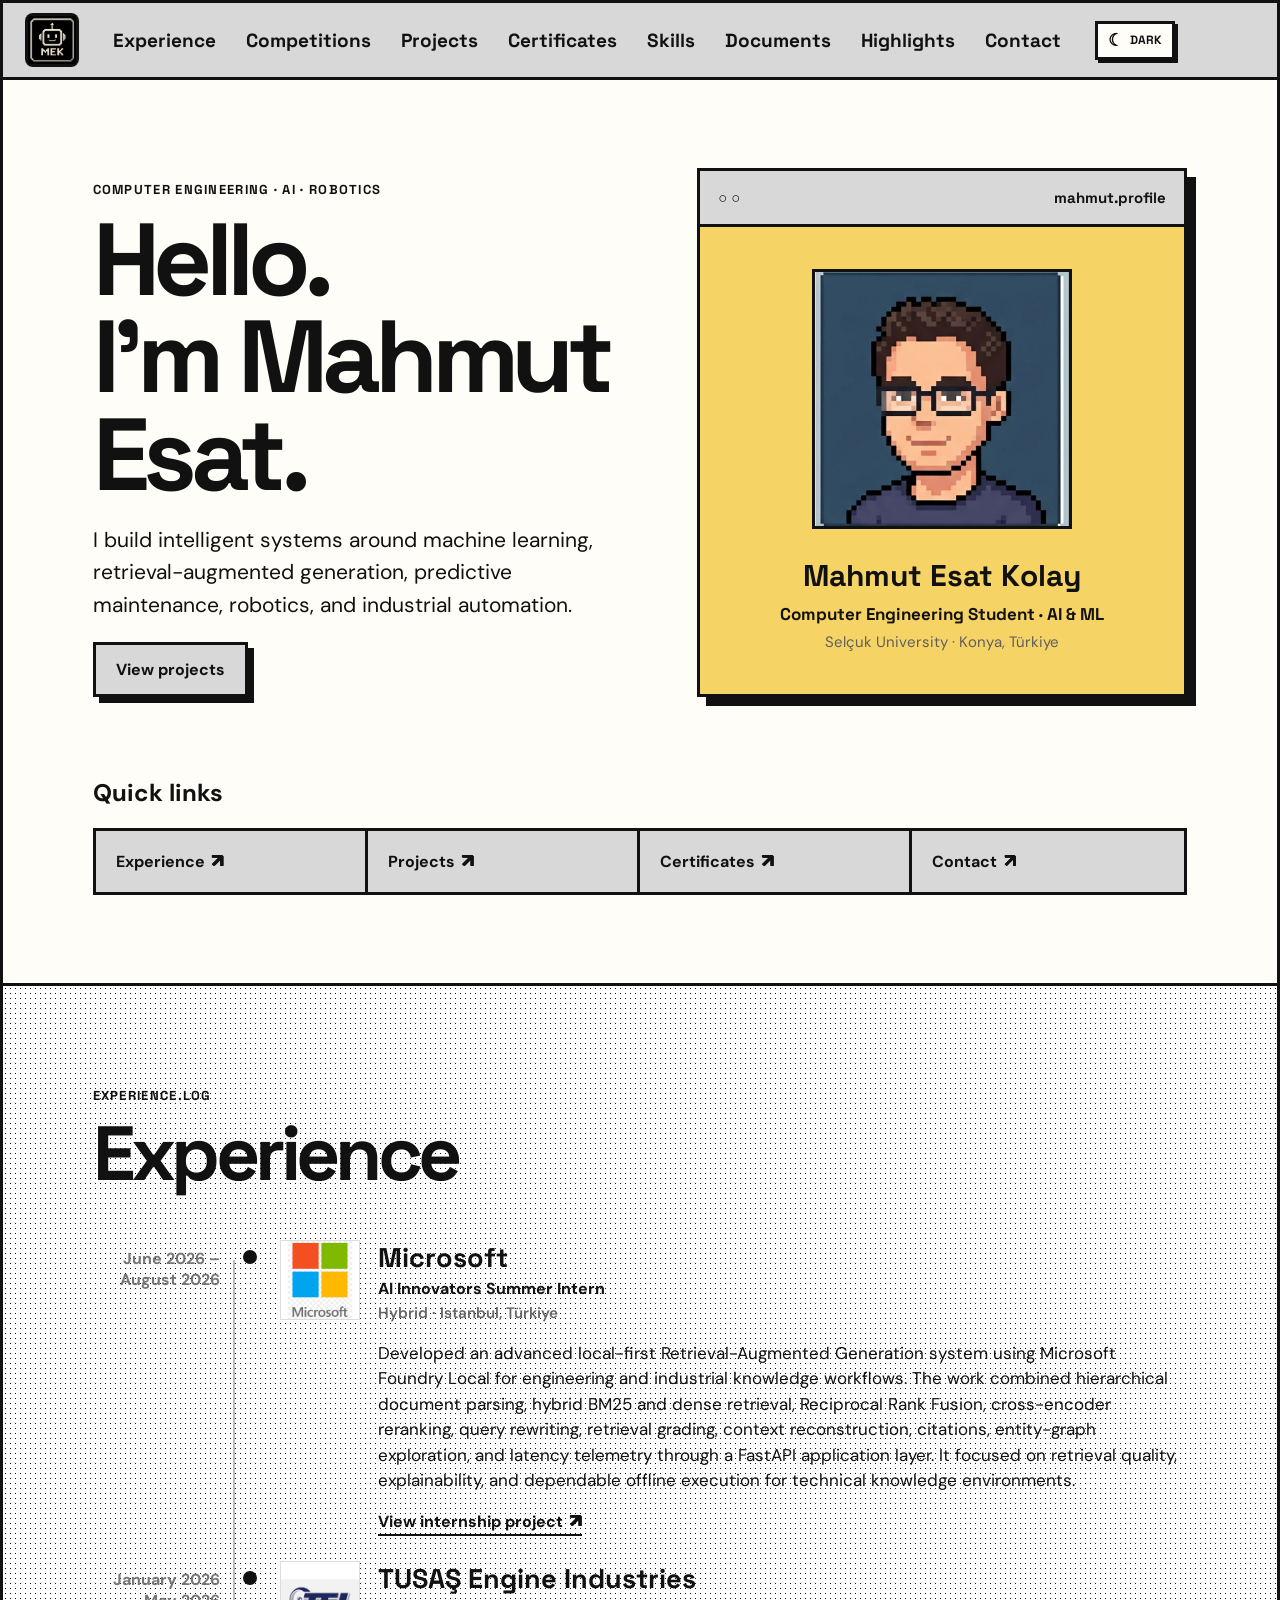
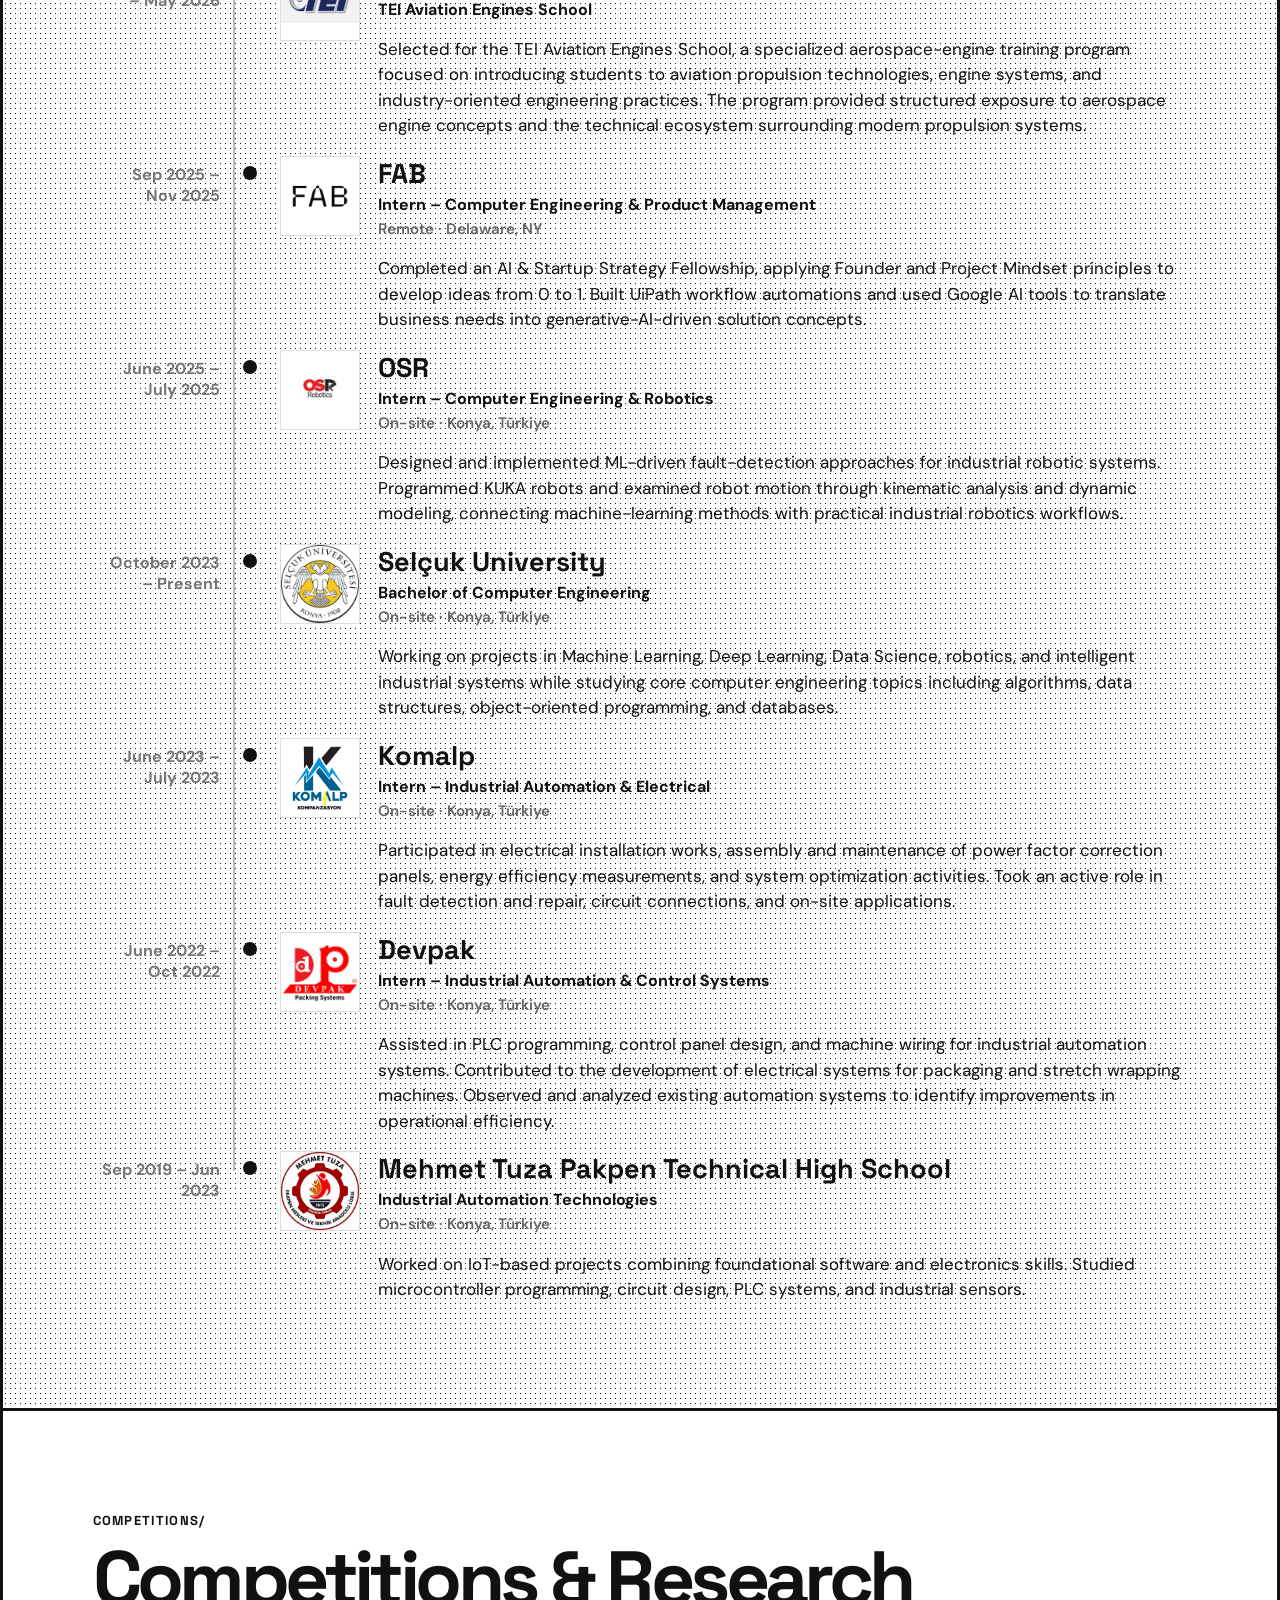
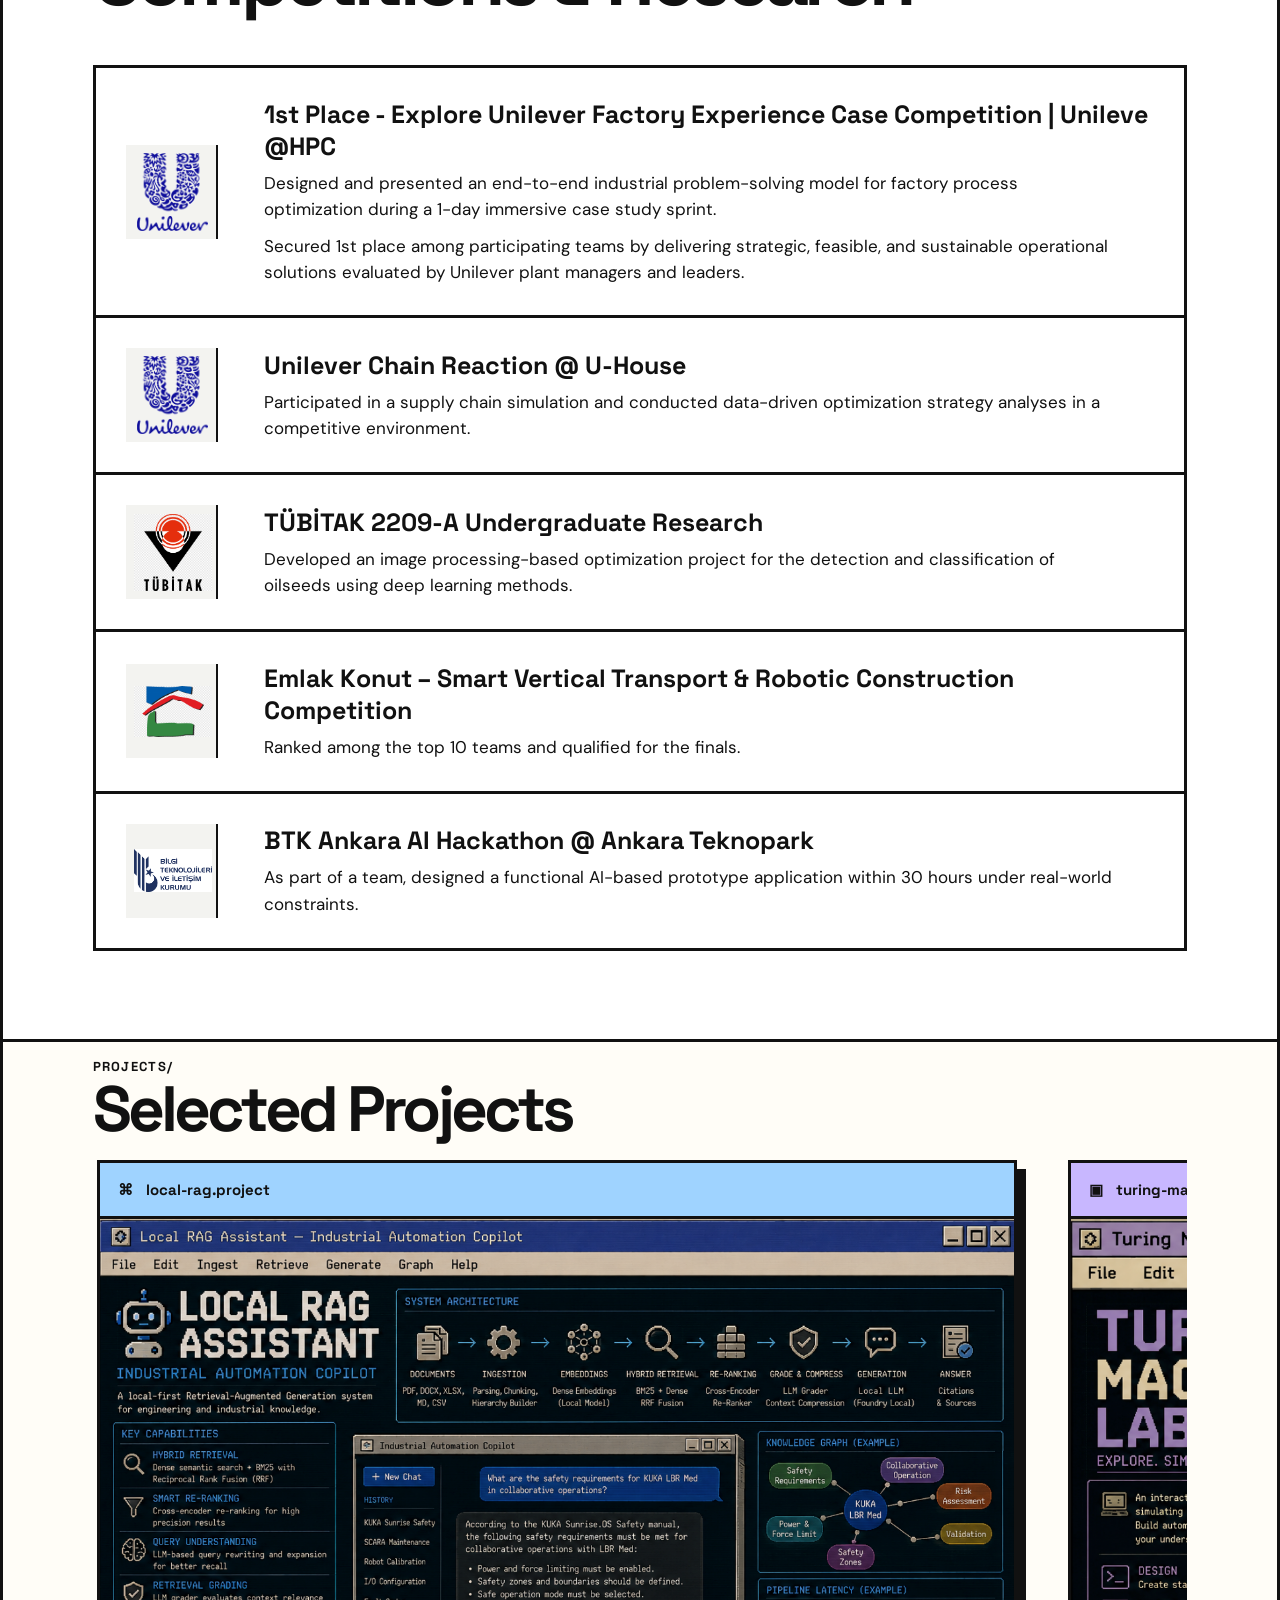
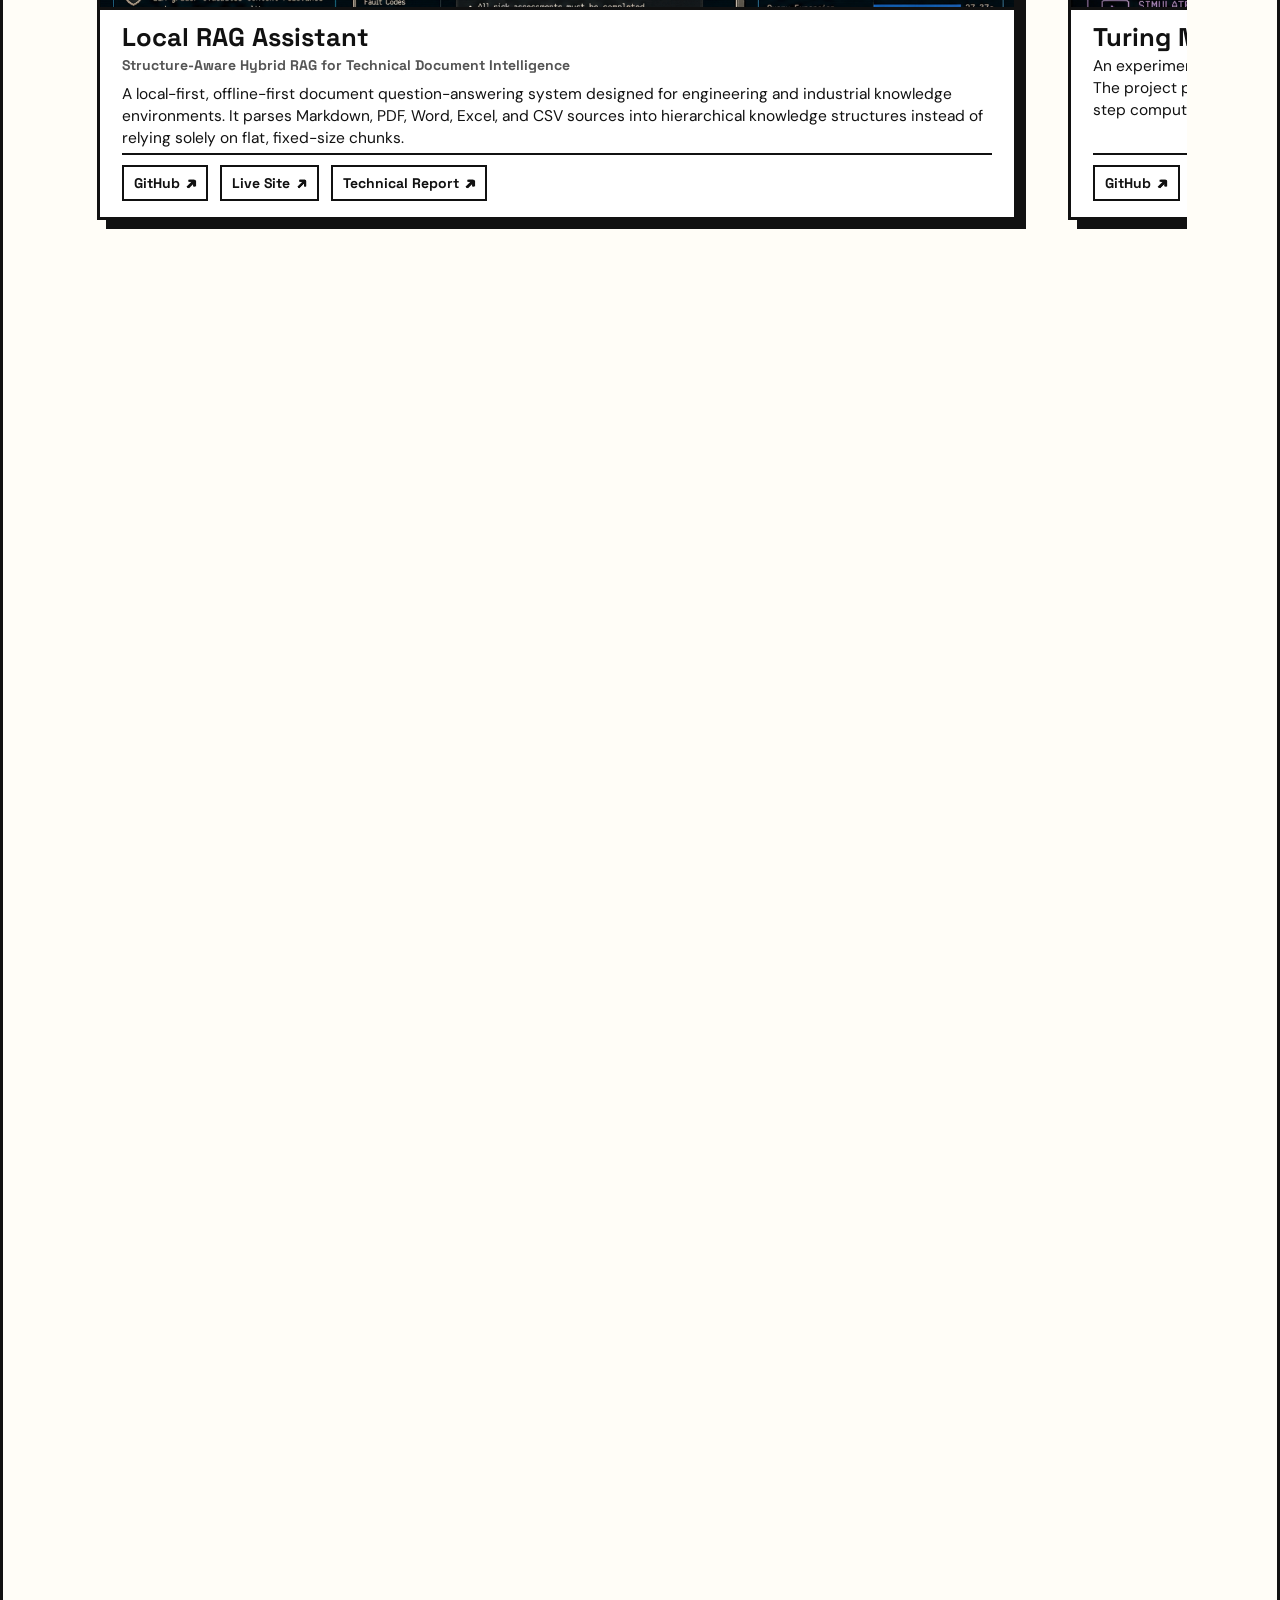
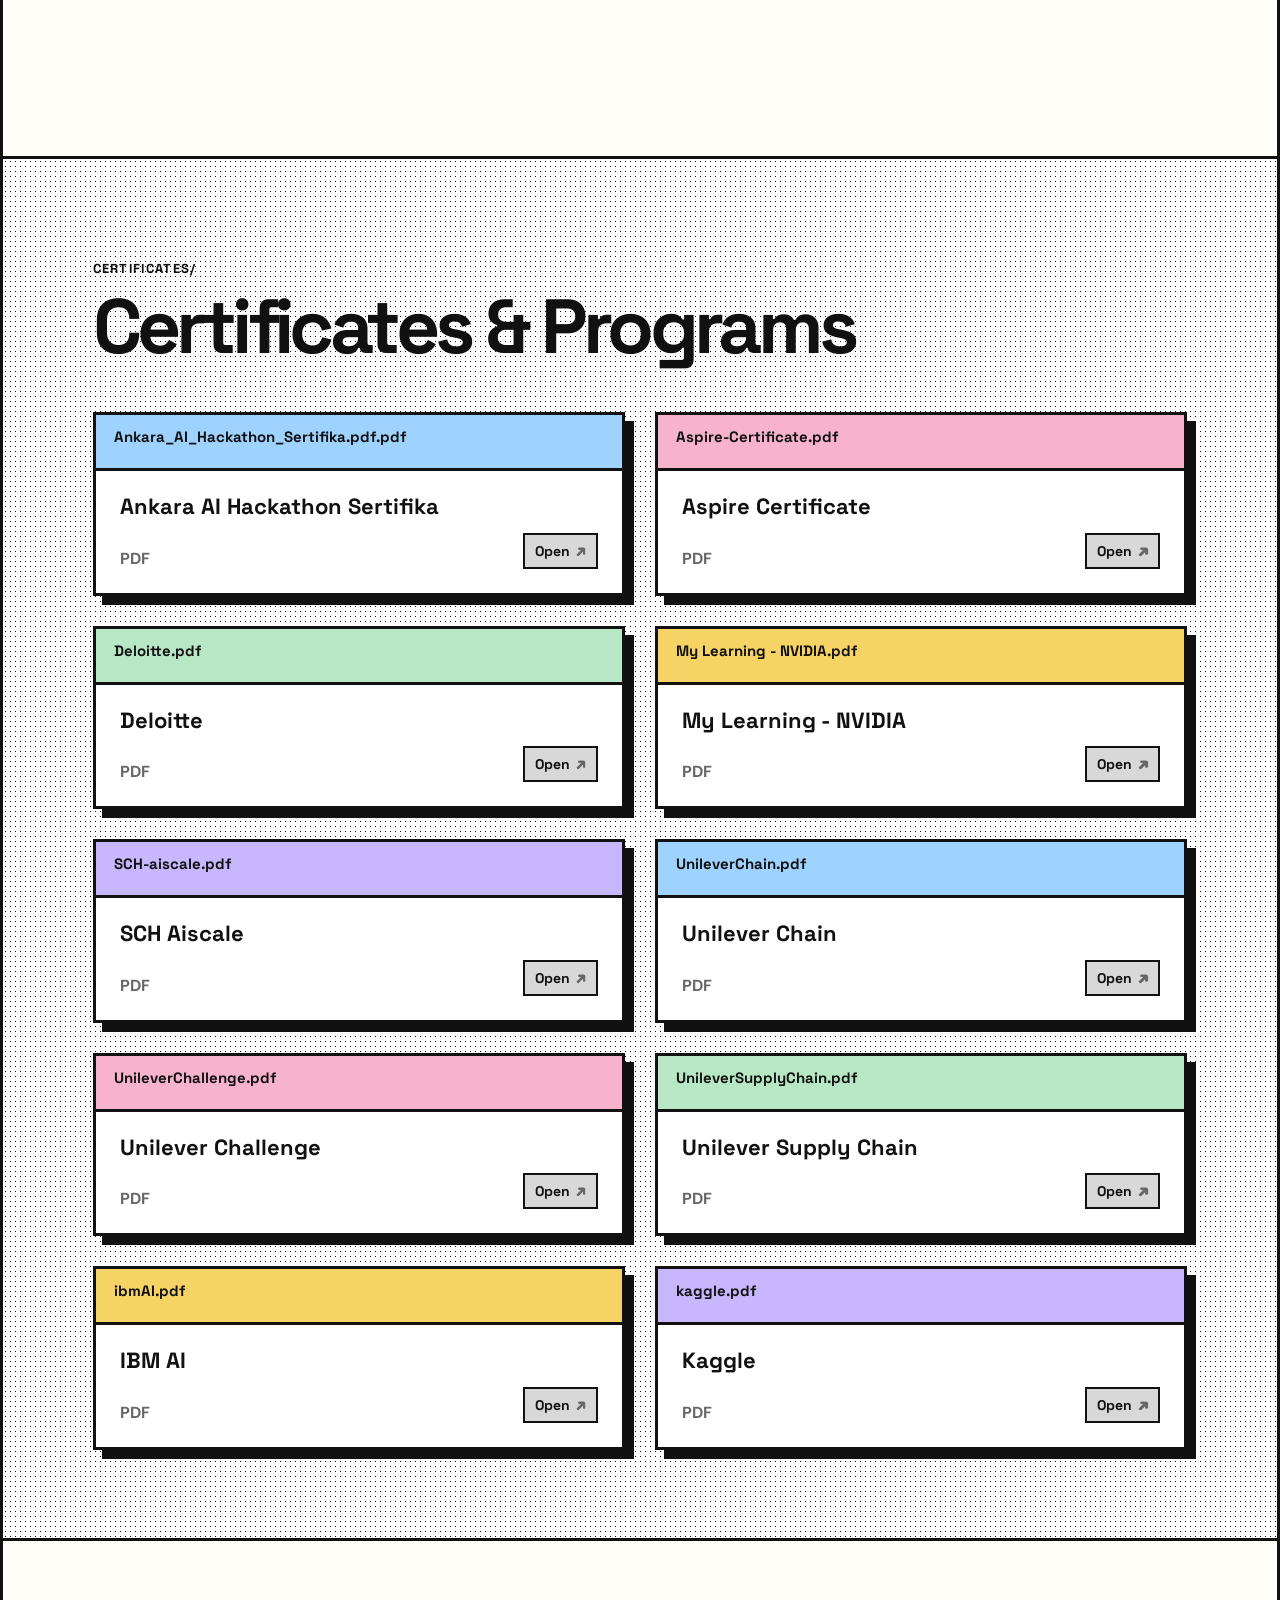
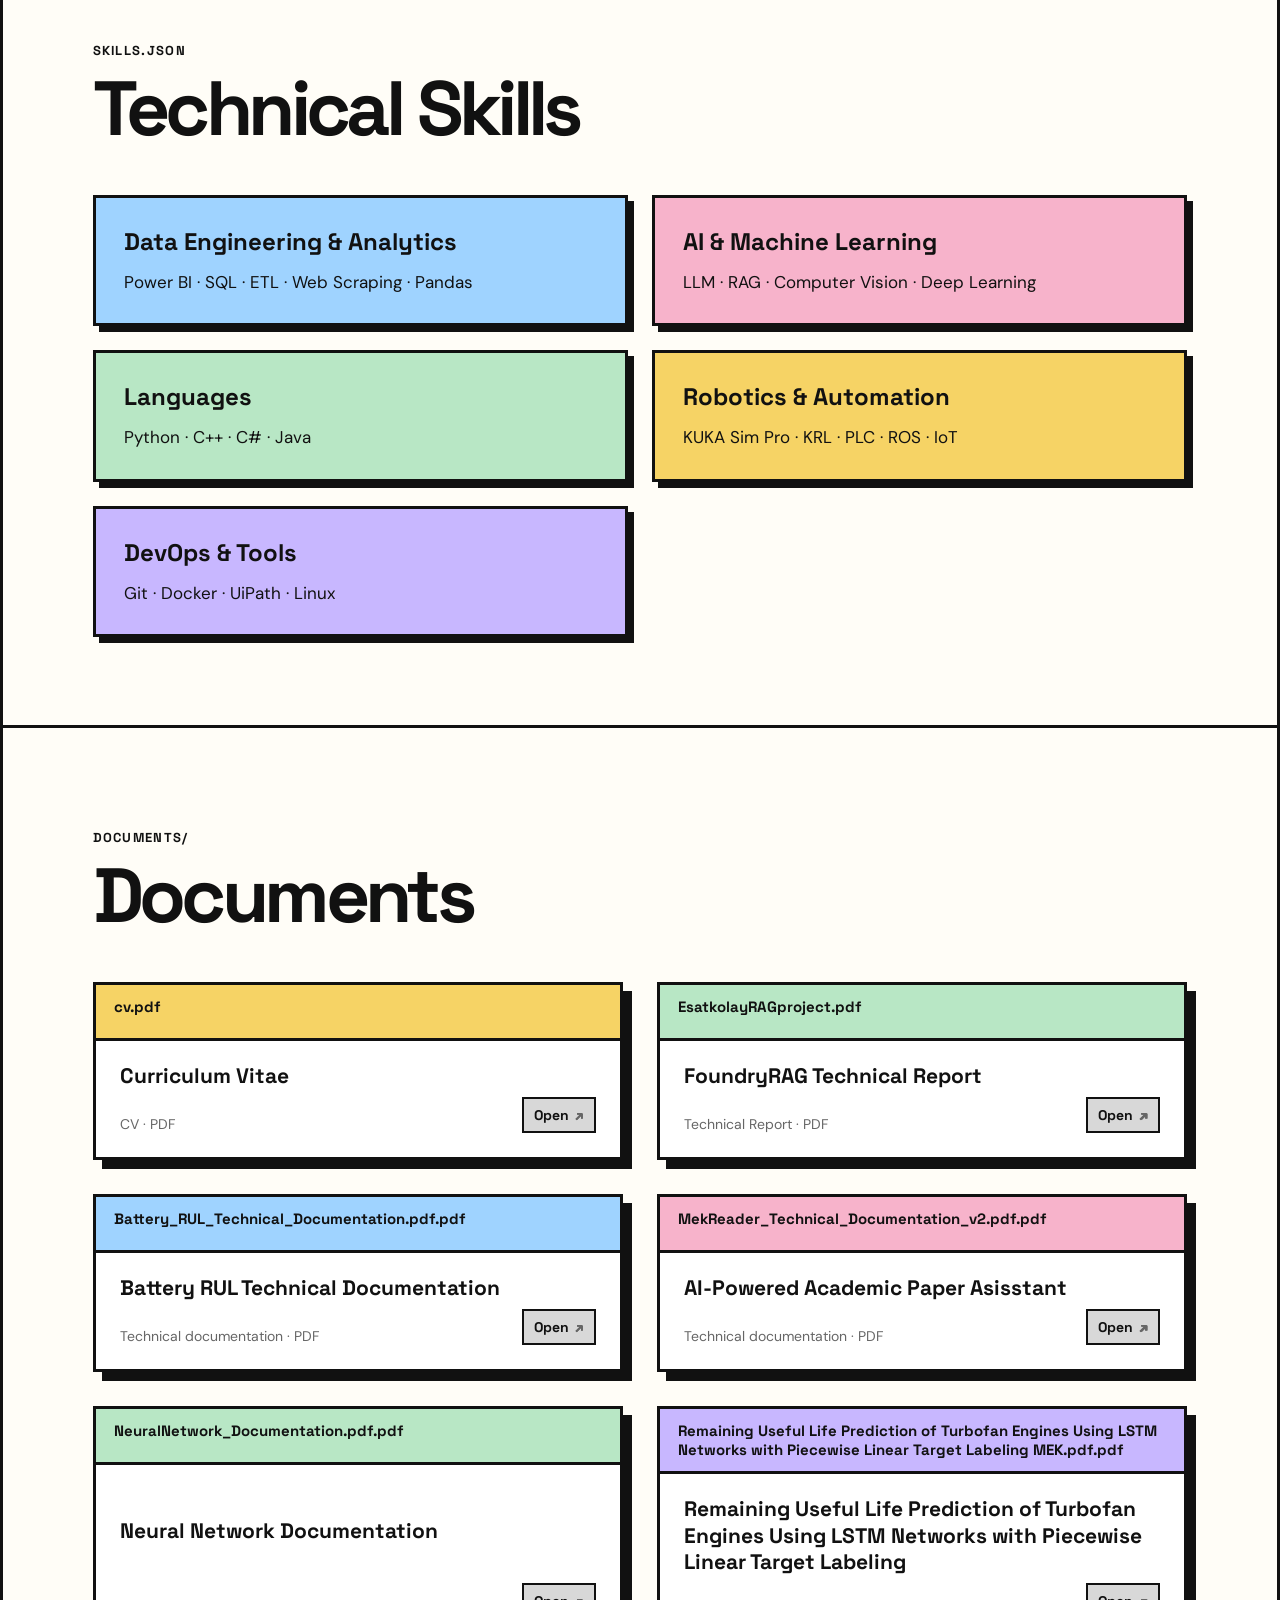
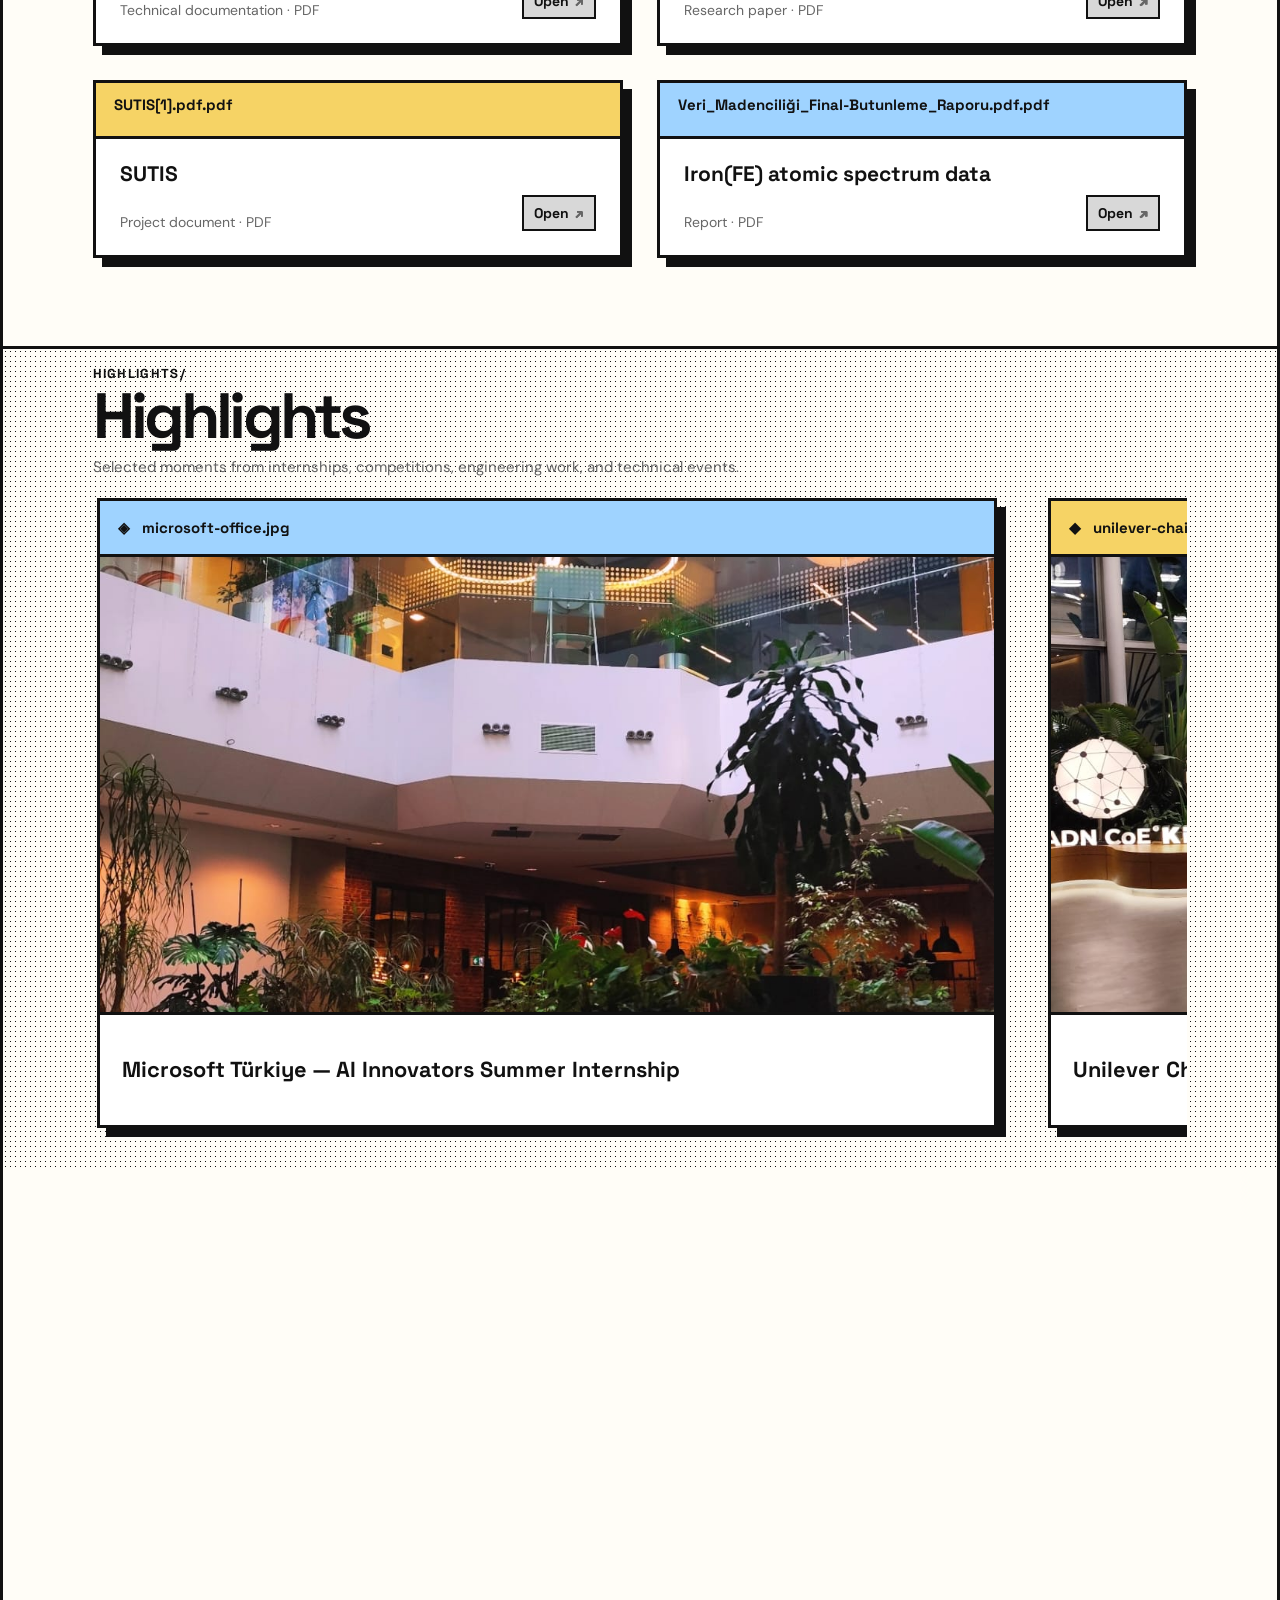
==== commit 2e0dbe4e: "system check" ====
--- a/index.html
+++ b/index.html
@@ -344,7 +344,7 @@
         <div><h3>Unilever Chain Reaction @ U-House</h3><p>Participated in a supply chain simulation and conducted data-driven optimization strategy analyses in a competitive environment.</p></div>
       </article>
       <article>
-        <div class="competition-logo"><img src="assets/companies/tübitak.png" alt="TÜBİTAK"></div>
+        <div class="competition-logo"><img src="assets/companies/tubitak.png" alt="TÜBİTAK"></div>
         <div><h3>TÜBİTAK 2209-A Undergraduate Research</h3><p>Developed an image processing-based optimization project for the detection and classification of oilseeds using deep learning methods.</p></div>
       </article>
       <article>
--- a/style.css
+++ b/style.css
@@ -21,8 +21,43 @@
 
   --lav: #c8b7ff;
 
+  --surface: #ffffff;
+
+  --muted: #666666;
+
+  --desktop-bg: #111111;
+
+  --hard-shadow: #111111;
+
+  --dot: #111111;
+
+  --placeholder: #eeeeea;
+
+  --placeholder-dot: #aaaaaa;
+
+  --nav-height: 80px;
+
   --line: 3px solid var(--ink);
 
+}
+
+html[data-theme="dark"] {
+  color-scheme: dark;
+  --ink: #f3f0e8;
+  --paper: #111315;
+  --chrome: #26292d;
+  --surface: #181b1f;
+  --muted: #aaa9a4;
+  --desktop-bg: #08090a;
+  --hard-shadow: #d8d3c8;
+  --dot: #686b70;
+  --placeholder: #20242a;
+  --placeholder-dot: #575c63;
+  --yellow: #735f29;
+  --blue: #294e68;
+  --pink: #704052;
+  --green: #365b47;
+  --lav: #514778;
 }
 
 
@@ -103,16 +138,25 @@
 
   height: 54px;
 
+  padding: 3px;
+
+  overflow: hidden;
+
   background: #111;
 
-  color: white;
-
   border-radius: 8px;
 
   text-decoration: none;
 
   font-weight: 700;
 
+}
+
+.logo img {
+  width: 100%;
+  height: 100%;
+  display: block;
+  object-fit: cover;
 }
 
 
@@ -386,7 +430,7 @@
 
   height: 210px;
 
-  border-radius: 50%;
+  border-radius: 0;
 
   object-fit: cover;
 
@@ -911,82 +955,6 @@
 
 
 /* ================================
-   GALLERY
-================================ */
-
-.gallery {
-
-  display: grid;
-
-  grid-template-columns:
-
-    2fr
-    1fr
-    1fr;
-
-  gap: 16px;
-
-  grid-auto-rows:
-
-    210px;
-
-}
-
-
-.gallery div {
-
-  border:
-
-    var(--line);
-
-  display: grid;
-
-  place-items: center;
-
-  font:
-
-    700 36px
-    "Space Grotesk";
-
-  background:
-
-    var(--blue);
-
-}
-
-
-.gallery div:first-child {
-
-  grid-row:
-
-    span 2;
-
-  background:
-
-    var(--pink);
-
-}
-
-
-.gallery div:nth-child(3) {
-
-  background:
-
-    var(--green);
-
-}
-
-
-.gallery div:nth-child(4) {
-
-  background:
-
-    var(--yellow);
-
-}
-
-
-/* ================================
    CONTACT
 ================================ */
 
@@ -1067,14 +1035,6 @@
   }
 
 
-  .gallery {
-
-    grid-template-columns:
-
-      1fr 1fr;
-
-  }
-
 }
 
 
@@ -1164,14 +1124,6 @@
 
   }
 
-
-  .gallery {
-
-    grid-template-columns:
-
-      1fr;
-
-  }
 
 }
 
@@ -1429,7 +1381,7 @@
 }
 
 .project-media img[hidden],
-.gallery-item img[hidden] {
+.highlight-image-wrap img[hidden] {
   display: none !important;
 }
 
@@ -1562,27 +1514,6 @@
   }
 }
 
-/* Predictable gallery artwork with non-broken fallbacks. */
-
-.gallery-item {
-  position: relative;
-  overflow: hidden;
-}
-
-.gallery-item img {
-  position: absolute;
-  inset: 0;
-  width: 100%;
-  height: 100%;
-  display: block;
-  object-fit: cover;
-  object-position: center;
-}
-
-.gallery-item.has-image > span {
-  display: none;
-}
-
 /* Larger portrait with a little more breathing room. */
 
 .profilebox { padding: 40px 34px; }
@@ -1739,6 +1670,358 @@
   }
 }
 
+/* Shared pinned-horizontal behavior for Projects and Highlights. */
+
+.highlights-scroll-section {
+  padding: 88px clamp(22px, 7vw, 105px);
+  border-bottom: var(--line);
+  background: var(--paper);
+  scroll-margin-top: 0;
+}
+
+.highlight-image-wrap .highlight-image--contain {
+  object-fit: contain;
+  object-position: center center;
+  background: #000;
+}
+
+.highlight-card .highlight-caption {
+  flex-direction: column;
+  align-items: flex-start;
+  justify-content: center;
+}
+
+.highlight-caption p {
+  margin: 6px 0 0;
+  color: var(--muted);
+  font-size: 14px;
+  line-height: 1.35;
+}
+
+@media (min-width: 769px) and (prefers-reduced-motion: no-preference) {
+  .pinned-horizontal-section.is-scroll-driven {
+    position: relative;
+    height: var(--pinned-scroll-height, 100vh);
+    padding: 0;
+  }
+
+  .is-scroll-driven > .pinned-horizontal-sticky {
+    position: sticky;
+    top: 0;
+    height: 100vh;
+    overflow: hidden;
+  }
+
+  .is-scroll-driven .pinned-horizontal-viewport {
+    width: 100%;
+    overflow: hidden;
+  }
+
+  .is-scroll-driven .pinned-horizontal-track {
+    will-change: transform;
+  }
+
+  .highlights-scroll-section.is-scroll-driven .highlights-sticky {
+    padding: clamp(58px, 8vh, 82px) clamp(22px, 7vw, 105px) 24px;
+    background-color: var(--paper);
+  }
+
+  .is-scroll-driven .highlights-heading .title {
+    margin: 0 0 14px;
+    font-size: clamp(48px, 5vw, 72px);
+  }
+
+  .is-scroll-driven .highlights-intro {
+    margin: 0 0 clamp(18px, 3vh, 28px);
+  }
+
+  .is-scroll-driven .highlights-rail {
+    width: max-content;
+    padding: 4px 12px 16px 4px;
+    gap: clamp(40px, 4vw, 60px);
+    overflow: visible;
+    scroll-behavior: auto;
+    scroll-snap-type: none;
+    scrollbar-width: none;
+  }
+
+  .is-scroll-driven .highlights-rail::-webkit-scrollbar {
+    display: none;
+  }
+
+  .is-scroll-driven .highlight-card {
+    width: max(360px, min(72vw, 900px, calc(133.333vh - 493px)));
+    flex: 0 0 max(360px, min(72vw, 900px, calc(133.333vh - 493px)));
+    scroll-snap-align: none;
+  }
+
+  .is-scroll-driven .highlight-caption {
+    height: 110px;
+    min-height: 110px;
+  }
+}
+
+@media (max-width: 768px), (prefers-reduced-motion: reduce) {
+  .highlights-scroll-section {
+    height: auto !important;
+  }
+
+  .highlights-sticky {
+    position: static;
+    height: auto;
+    overflow: visible;
+  }
+
+  .highlights-track {
+    transform: none !important;
+  }
+}
+
+@media (max-width: 620px) {
+  .highlights-scroll-section {
+    padding: 58px 18px;
+  }
+}
+
+html[data-theme="dark"] .highlights-scroll-section,
+html[data-theme="dark"] .highlights-scroll-section.is-scroll-driven .highlights-sticky {
+  background-color: var(--paper);
+}
+
+/* Career highlights rail and retro lightbox. */
+
+.highlights-intro {
+  max-width: 720px;
+  margin: -28px 0 34px;
+  color: var(--muted);
+  font-size: 17px;
+  line-height: 1.5;
+}
+
+.highlights-rail {
+  width: 100%;
+  padding: 6px 12px 22px 4px;
+  display: flex;
+  gap: 30px;
+  overflow-x: auto;
+  overflow-y: hidden;
+  scroll-behavior: smooth;
+  scroll-snap-type: x mandatory;
+  scrollbar-width: thin;
+  scrollbar-color: var(--ink) var(--chrome);
+  overscroll-behavior-inline: contain;
+}
+
+.highlights-rail::-webkit-scrollbar {
+  height: 9px;
+}
+
+.highlights-rail::-webkit-scrollbar-track {
+  background: var(--chrome);
+}
+
+.highlights-rail::-webkit-scrollbar-thumb {
+  background: var(--ink);
+}
+
+.highlight-card {
+  flex: 0 0 min(46vw, 650px);
+  min-width: 0;
+  overflow: hidden;
+  scroll-snap-align: start;
+  transition:
+    transform 0.18s ease,
+    box-shadow 0.18s ease;
+}
+
+.highlight-card:hover,
+.highlight-card:focus-within {
+  transform: translateY(-3px);
+  box-shadow: 12px 12px 0 var(--hard-shadow);
+}
+
+.highlight-card .windowbar {
+  min-height: 56px;
+  justify-content: flex-start;
+  gap: 12px;
+}
+
+.highlight-card .windowbar b {
+  min-width: 0;
+  overflow: hidden;
+  text-overflow: ellipsis;
+  white-space: nowrap;
+}
+
+.highlight-open {
+  width: 100%;
+  padding: 0;
+  display: block;
+  border: 0;
+  border-radius: 0;
+  background: var(--surface);
+  color: var(--ink);
+  text-align: left;
+}
+
+.highlight-open:focus-visible {
+  outline: 4px solid var(--ink);
+  outline-offset: -6px;
+}
+
+.highlight-image-wrap {
+  position: relative;
+  width: 100%;
+  aspect-ratio: 4 / 3;
+  overflow: hidden;
+  border-bottom: var(--line);
+  background-color: var(--placeholder);
+  background-image: radial-gradient(var(--placeholder-dot) 0.7px, transparent 0.7px);
+  background-size: 6px 6px;
+}
+
+.highlight-image-wrap img {
+  width: 100%;
+  height: 100%;
+  display: block;
+  object-fit: cover;
+  object-position: center;
+}
+
+.highlight-image-wrap.has-image .highlight-placeholder {
+  display: none;
+}
+
+.highlight-placeholder {
+  position: absolute;
+  inset: 0;
+  display: grid;
+  place-items: center;
+  color: var(--muted);
+  font: 700 16px "Space Grotesk";
+  letter-spacing: 0.14em;
+}
+
+.highlight-caption {
+  min-height: 92px;
+  padding: 20px 22px;
+  display: flex;
+  align-items: center;
+  background: var(--surface);
+}
+
+.highlight-caption h3 {
+  margin: 0;
+  font: 700 clamp(19px, 1.7vw, 25px) / 1.2 "Space Grotesk";
+}
+
+.highlight-lightbox {
+  position: fixed;
+  inset: 0;
+  z-index: 100;
+  padding: clamp(14px, 4vw, 50px);
+  display: grid;
+  place-items: center;
+  background: rgba(0, 0, 0, 0.84);
+}
+
+.highlight-lightbox[hidden] {
+  display: none !important;
+}
+
+.highlight-lightbox-window {
+  width: min(92vw, 1100px);
+  max-height: 90vh;
+  margin: 0;
+}
+
+.highlight-lightbox-window .windowbar {
+  gap: 18px;
+}
+
+.highlight-lightbox-window .windowbar b {
+  min-width: 0;
+  overflow: hidden;
+  text-overflow: ellipsis;
+  white-space: nowrap;
+}
+
+.lightbox-close {
+  flex: 0 0 auto;
+  padding: 6px 9px;
+  border: 2px solid var(--ink);
+  border-radius: 0;
+  background: var(--surface);
+  color: var(--ink);
+  font: 700 12px "Space Grotesk";
+}
+
+.highlight-lightbox-content {
+  min-height: 260px;
+  max-height: calc(90vh - 62px);
+  display: grid;
+  place-items: center;
+  overflow: hidden;
+  background: var(--surface);
+}
+
+.highlight-lightbox-content img {
+  max-width: 100%;
+  max-height: calc(90vh - 62px);
+  display: block;
+  object-fit: contain;
+}
+
+.highlight-lightbox-content img[hidden] {
+  display: none !important;
+}
+
+.lightbox-placeholder {
+  padding: 40px;
+  color: var(--muted);
+  font: 700 18px "Space Grotesk";
+  letter-spacing: 0.1em;
+  text-align: center;
+}
+
+body.lightbox-open {
+  overflow: hidden;
+}
+
+@media (max-width: 900px) {
+  .highlight-card {
+    flex-basis: 62vw;
+  }
+}
+
+@media (max-width: 620px) {
+  .highlights-intro {
+    margin-top: -24px;
+  }
+
+  .highlights-rail {
+    gap: 20px;
+    padding-right: 8px;
+  }
+
+  .highlight-card {
+    flex-basis: calc(100vw - 52px);
+  }
+
+  .highlight-caption {
+    min-height: 86px;
+    padding: 17px 18px;
+  }
+
+  .highlight-lightbox {
+    padding: 12px;
+  }
+
+  .highlight-lightbox-window {
+    width: calc(100vw - 30px);
+  }
+}
+
 @media (max-width: 620px) {
   .projects-scroll-section {
     padding: 58px 18px;
@@ -2031,3 +2314,788 @@
     height: 195px;
   }
 }
+
+/* Theme control, equal project geometry, and full dark palette. */
+
+.theme-toggle {
+  flex: 0 0 auto;
+  min-width: 78px;
+  padding: 8px 10px;
+  display: inline-flex;
+  align-items: center;
+  justify-content: center;
+  gap: 7px;
+  border: 3px solid var(--ink);
+  border-radius: 0;
+  background: var(--paper);
+  color: var(--ink);
+  box-shadow: 3px 3px 0 var(--hard-shadow);
+  font: 700 12px "Space Grotesk";
+}
+
+.theme-toggle:hover,
+.theme-toggle:focus-visible {
+  background: var(--yellow);
+}
+
+.theme-icon {
+  font-size: 17px;
+  line-height: 1;
+}
+
+.project-card {
+  display: flex;
+  flex-direction: column;
+}
+
+.project-card > .windowbar {
+  flex: 0 0 56px;
+}
+
+.project-card .project-media {
+  flex: 0 0 auto;
+}
+
+.project-card .body {
+  min-height: 0;
+  display: flex;
+  flex: 1;
+  flex-direction: column;
+  background: var(--surface);
+}
+
+.project-card .project-actions {
+  margin-top: auto;
+}
+
+.external-arrow {
+  font-size: 1.18em;
+  font-weight: 900;
+  transform: translateY(0.02em);
+  text-shadow: 0.35px 0 currentColor, -0.35px 0 currentColor;
+}
+
+@media (min-width: 769px) and (prefers-reduced-motion: no-preference) {
+  .is-scroll-driven .projects-track {
+    align-items: stretch;
+  }
+
+  .is-scroll-driven .project-card {
+    width: min(74vw, 920px);
+    height: min(650px, calc(100vh - 175px));
+    flex-basis: min(74vw, 920px);
+  }
+
+  .is-scroll-driven .project-card .project-media {
+    height: 180px;
+  }
+}
+
+@media (min-width: 769px) and (max-height: 820px) and (prefers-reduced-motion: no-preference) {
+  .is-scroll-driven .project-card {
+    height: calc(100vh - 155px);
+  }
+
+  .is-scroll-driven .project-card .project-media {
+    height: 105px;
+  }
+
+  .is-scroll-driven .project-card .body {
+    overflow: hidden;
+  }
+}
+
+@media (max-width: 768px), (prefers-reduced-motion: reduce) {
+  .project-card {
+    height: auto;
+  }
+
+  .project-card .body {
+    overflow: visible;
+  }
+}
+
+@media (max-width: 900px) {
+  .topbar {
+    gap: 16px;
+  }
+
+  .theme-toggle {
+    margin-left: auto;
+  }
+}
+
+@media (max-width: 620px) {
+  .topbar {
+    flex-wrap: wrap;
+  }
+
+  .topbar nav {
+    order: 3;
+    flex: 1 0 100%;
+    gap: 14px 20px;
+  }
+
+  .theme-toggle {
+    min-width: 70px;
+  }
+}
+
+html[data-theme="dark"] body {
+  background: var(--desktop-bg);
+  color: var(--ink);
+}
+
+html[data-theme="dark"] main,
+html[data-theme="dark"] .projects-scroll-section,
+html[data-theme="dark"] .is-scroll-driven .projects-sticky,
+html[data-theme="dark"] .contact-compact {
+  background: var(--paper);
+}
+
+html[data-theme="dark"] .pattern {
+  background-color: var(--paper);
+  background-image: radial-gradient(var(--dot) 0.7px, transparent 0.7px);
+}
+
+html[data-theme="dark"] .window,
+html[data-theme="dark"] .files,
+html[data-theme="dark"] .competition-list,
+html[data-theme="dark"] .competitions-section,
+html[data-theme="dark"] .timeline img,
+html[data-theme="dark"] .doc-body,
+html[data-theme="dark"] .certificate-body,
+html[data-theme="dark"] .contact-links,
+html[data-theme="dark"] .contact-form,
+html[data-theme="dark"] .project-actions a,
+html[data-theme="dark"] .certificate-body a,
+html[data-theme="dark"] .viewer-action {
+  background: var(--surface);
+  color: var(--ink);
+}
+
+html[data-theme="dark"] .window,
+html[data-theme="dark"] .skills-grid article,
+html[data-theme="dark"] .viewer-window {
+  box-shadow: 9px 9px 0 var(--hard-shadow);
+}
+
+html[data-theme="dark"] .btn {
+  box-shadow: 6px 6px 0 var(--hard-shadow);
+}
+
+html[data-theme="dark"] .logo {
+  background: var(--ink);
+  color: var(--paper);
+}
+
+html[data-theme="dark"] .profile-meta,
+html[data-theme="dark"] .project-subtitle,
+html[data-theme="dark"] .doc-body span,
+html[data-theme="dark"] .certificate-body span,
+html[data-theme="dark"] .timeline time,
+html[data-theme="dark"] .files span {
+  color: var(--muted);
+}
+
+html[data-theme="dark"] .timeline article::before {
+  background: var(--muted);
+}
+
+html[data-theme="dark"] .timeline i {
+  background: var(--ink);
+}
+
+html[data-theme="dark"] .competition-logo,
+html[data-theme="dark"] .project-tech {
+  background: var(--chrome);
+}
+
+html[data-theme="dark"] .project-media,
+html[data-theme="dark"] .project-placeholder {
+  background-color: var(--placeholder);
+}
+
+html[data-theme="dark"] .project-placeholder {
+  color: var(--muted);
+  background-image: radial-gradient(var(--placeholder-dot) 0.7px, transparent 0.7px);
+}
+
+html[data-theme="dark"] .contact-form input,
+html[data-theme="dark"] .contact-form textarea {
+  background: var(--chrome);
+  color: var(--ink);
+}
+
+html[data-theme="dark"] .form-status {
+  color: #f0a8b6;
+}
+
+/* Artwork-first project cards. Outer card geometry stays fixed while the body expands inward. */
+
+@media (min-width: 769px) and (prefers-reduced-motion: no-preference) {
+  .is-scroll-driven .project-card {
+    position: relative;
+    overflow: hidden;
+  }
+
+  .is-scroll-driven .project-card .project-media {
+    position: absolute;
+    inset: 56px 0 0;
+    width: 100%;
+    height: auto;
+    aspect-ratio: auto;
+    border-bottom: 0;
+  }
+
+  .is-scroll-driven .project-body {
+    position: absolute;
+    right: 0;
+    bottom: 0;
+    left: 0;
+    z-index: 2;
+    height: 210px;
+    min-height: 0;
+    padding: 14px 22px 16px;
+    overflow: hidden;
+    border-top: var(--line);
+    background: var(--surface);
+    transition: height 0.25s ease;
+  }
+
+  .is-scroll-driven .project-body h3 {
+    margin-bottom: 3px;
+    font-size: clamp(23px, 2vw, 29px);
+  }
+
+  .is-scroll-driven .project-subtitle {
+    margin-bottom: 7px !important;
+    font-size: 14px;
+  }
+
+  .is-scroll-driven .project-copy p:first-child {
+    display: -webkit-box;
+    margin-bottom: 0;
+    overflow: hidden;
+    -webkit-box-orient: vertical;
+    -webkit-line-clamp: 3;
+  }
+
+  .is-scroll-driven .project-copy p:not(:first-child),
+  .is-scroll-driven .project-tech,
+  .is-scroll-driven .project-result {
+    max-height: 0;
+    margin-top: 0 !important;
+    margin-bottom: 0;
+    overflow: hidden;
+    visibility: hidden;
+    opacity: 0;
+    transition:
+      max-height 0.2s ease,
+      margin 0.2s ease,
+      opacity 0.16s ease;
+  }
+
+  .is-scroll-driven .project-tech {
+    padding-top: 0;
+    padding-bottom: 0;
+    border-left-width: 0;
+  }
+
+  .is-scroll-driven .project-actions {
+    flex: 0 0 auto;
+    margin-top: auto;
+    padding-top: 10px;
+  }
+
+  .is-scroll-driven .project-card:hover .project-body,
+  .is-scroll-driven .project-card:focus-within .project-body {
+    height: 56%;
+    overflow: hidden;
+  }
+
+  .is-scroll-driven .project-card:hover .project-copy p:first-child,
+  .is-scroll-driven .project-card:focus-within .project-copy p:first-child {
+    display: block;
+    overflow: visible;
+  }
+
+  .is-scroll-driven .project-card:hover .project-copy p:not(:first-child),
+  .is-scroll-driven .project-card:hover .project-tech,
+  .is-scroll-driven .project-card:hover .project-result,
+  .is-scroll-driven .project-card:focus-within .project-copy p:not(:first-child),
+  .is-scroll-driven .project-card:focus-within .project-tech,
+  .is-scroll-driven .project-card:focus-within .project-result {
+    max-height: 180px;
+    visibility: visible;
+    opacity: 1;
+  }
+
+  .is-scroll-driven .project-card:hover .project-copy p:not(:first-child),
+  .is-scroll-driven .project-card:focus-within .project-copy p:not(:first-child) {
+    margin-top: 8px !important;
+  }
+
+  .is-scroll-driven .project-card:hover .project-tech,
+  .is-scroll-driven .project-card:focus-within .project-tech {
+    margin-top: 10px !important;
+    padding: 9px 10px;
+    border-left-width: 4px;
+  }
+
+  .is-scroll-driven .project-card:hover .project-result,
+  .is-scroll-driven .project-card:focus-within .project-result {
+    margin-top: 8px !important;
+  }
+}
+
+@media (max-width: 768px), (prefers-reduced-motion: reduce) {
+  .project-card .project-media {
+    position: relative;
+    inset: auto;
+    height: auto;
+    aspect-ratio: 16 / 7;
+    border-bottom: var(--line);
+  }
+
+  .project-body {
+    position: static;
+    height: auto;
+    overflow: visible;
+    border-top: 0;
+    transition: none;
+  }
+
+  .project-copy p,
+  .project-tech,
+  .project-result {
+    max-height: none;
+    visibility: visible;
+    opacity: 1;
+  }
+}
+
+/* Final nav-offset viewport-fit overrides (kept last to supersede legacy sizing). */
+
+@media (min-width: 769px) and (prefers-reduced-motion: no-preference) {
+  .is-scroll-driven > .pinned-horizontal-sticky {
+    top: var(--nav-height);
+    height: calc(100vh - var(--nav-height));
+    height: calc(100dvh - var(--nav-height));
+    padding: 16px clamp(22px, 7vw, 105px) 14px;
+    display: flex;
+    flex-direction: column;
+  }
+
+  .is-scroll-driven .pinned-horizontal-header {
+    flex: 0 0 auto;
+    margin-bottom: clamp(10px, 1.8vh, 18px);
+  }
+
+  .is-scroll-driven .pinned-horizontal-header .file {
+    margin: 0 0 4px;
+  }
+
+  .is-scroll-driven .pinned-horizontal-header .title {
+    margin: 0;
+    font-size: clamp(46px, 5vw, 68px);
+    line-height: 0.95;
+  }
+
+  .is-scroll-driven .highlights-intro {
+    margin: 10px 0 0;
+    font-size: 15px;
+    line-height: 1.35;
+  }
+
+  .is-scroll-driven .pinned-horizontal-viewport {
+    flex: 1 1 auto;
+    min-height: 0;
+    display: flex;
+    align-items: stretch;
+    overflow: hidden;
+  }
+
+  .is-scroll-driven .pinned-horizontal-track {
+    height: 100%;
+    min-height: 0;
+    padding-top: 4px;
+    padding-bottom: 12px;
+    align-items: stretch;
+  }
+
+  .is-scroll-driven .project-card {
+    height: calc(100% - 16px);
+    max-height: calc(100% - 16px);
+  }
+
+  .is-scroll-driven .project-body,
+  .is-scroll-driven .project-card:hover .project-body,
+  .is-scroll-driven .project-card:focus-within .project-body {
+    overflow: hidden;
+  }
+
+  .is-scroll-driven .project-card:hover .project-body,
+  .is-scroll-driven .project-card:focus-within .project-body {
+    height: min(68%, 420px);
+  }
+
+  .highlights-scroll-section.is-scroll-driven .highlights-sticky {
+    padding: 16px clamp(22px, 7vw, 105px) 14px;
+  }
+
+  .is-scroll-driven .highlight-card {
+    width: min(72vw, 900px);
+    height: calc(100% - 16px);
+    max-height: calc(100% - 16px);
+    flex: 0 0 min(72vw, 900px);
+  }
+
+  .is-scroll-driven .highlight-open {
+    height: calc(100% - 56px);
+    display: flex;
+    min-height: 0;
+    flex-direction: column;
+  }
+
+  .is-scroll-driven .highlight-image-wrap {
+    flex: 1 1 auto;
+    min-height: 0;
+    aspect-ratio: auto;
+  }
+
+  .is-scroll-driven .highlight-caption {
+    height: 110px;
+    min-height: 110px;
+    flex: 0 0 110px;
+  }
+}
+
+@media (min-width: 769px) and (max-height: 820px) and (prefers-reduced-motion: no-preference) {
+  .is-scroll-driven > .pinned-horizontal-sticky {
+    padding-top: 12px;
+    padding-bottom: 10px;
+  }
+
+  .is-scroll-driven .pinned-horizontal-header {
+    margin-bottom: 9px;
+  }
+
+  .is-scroll-driven .pinned-horizontal-header .title {
+    font-size: clamp(42px, 4.5vw, 58px);
+  }
+
+  .is-scroll-driven .highlights-intro {
+    margin-top: 7px;
+    font-size: 14px;
+  }
+
+  .is-scroll-driven .highlight-caption {
+    height: 96px;
+    min-height: 96px;
+    flex-basis: 96px;
+  }
+
+  .is-scroll-driven .project-body {
+    height: 190px;
+  }
+}
+
+/* Experience metadata and final small-screen audit. */
+
+.experience-meta {
+  margin: 0.25rem 0 0.65rem !important;
+  color: var(--muted);
+  font-size: 0.95rem !important;
+  font-weight: 600;
+  line-height: 1.35 !important;
+}
+
+.experience-logo {
+  grid-column: 3;
+  width: 80px;
+  height: 80px;
+}
+
+.timeline article > .experience-content {
+  grid-column: 4;
+}
+
+@media (max-width: 900px) and (min-width: 621px) {
+  .experience-logo {
+    width: 58px;
+    height: 58px;
+  }
+}
+
+@media (max-width: 768px) {
+  html,
+  body {
+    max-width: 100%;
+    overflow-x: clip;
+  }
+
+  .topbar {
+    width: 100%;
+    max-width: 100%;
+    gap: 10px;
+    padding: 8px 12px;
+  }
+
+  .logo {
+    flex: 0 0 48px;
+    width: 48px;
+    height: 48px;
+  }
+
+  .theme-toggle {
+    min-height: 42px;
+    margin-left: auto;
+  }
+
+  .topbar nav {
+    order: 3;
+    flex: 1 0 100%;
+    width: 100%;
+    min-width: 0;
+    padding: 2px 0 4px;
+    flex-wrap: nowrap;
+    gap: 8px;
+    overflow-x: auto;
+    overscroll-behavior-inline: contain;
+    scrollbar-width: thin;
+  }
+
+  .topbar nav a {
+    min-height: 40px;
+    padding: 8px 10px;
+    display: inline-flex;
+    flex: 0 0 auto;
+    align-items: center;
+    font-size: 15px;
+  }
+
+  .section,
+  .projects-scroll-section,
+  .highlights-scroll-section {
+    padding: 56px 18px;
+  }
+
+  .hero {
+    min-height: 0;
+    grid-template-columns: minmax(0, 1fr);
+    gap: 38px;
+  }
+
+  .hero > *,
+  .profile-window,
+  .quick,
+  .competition-list,
+  .certificate-grid,
+  .documents-grid,
+  .skills-grid,
+  .contact-grid {
+    min-width: 0;
+    max-width: 100%;
+  }
+
+  .hero h1 {
+    font-size: clamp(52px, 15vw, 84px);
+    overflow-wrap: anywhere;
+  }
+
+  .lead {
+    font-size: 18px;
+  }
+
+  .quickgrid {
+    grid-template-columns: 1fr;
+  }
+
+  .profilebox img {
+    width: clamp(180px, 48vw, 200px);
+    height: clamp(180px, 48vw, 200px);
+  }
+
+  .title {
+    font-size: clamp(43px, 12vw, 66px);
+    overflow-wrap: anywhere;
+  }
+
+  .timeline article {
+    min-height: 0;
+    padding: 0 0 38px;
+    display: grid;
+    grid-template-columns: 20px 64px minmax(0, 1fr);
+    grid-template-rows: auto auto;
+    gap: 10px 12px;
+  }
+
+  .timeline article::before {
+    left: 6px;
+    top: 12px;
+    bottom: -8px;
+  }
+
+  .timeline time {
+    grid-column: 2 / -1;
+    grid-row: 1;
+    padding: 0;
+    text-align: left;
+    font-size: 14px;
+  }
+
+  .timeline i {
+    grid-column: 1;
+    grid-row: 1 / span 2;
+    margin: 3px 0 0;
+  }
+
+  .timeline img,
+  .timeline .experience-logo {
+    grid-column: 2;
+    grid-row: 2;
+    width: 64px;
+    height: 64px;
+  }
+
+  .timeline article > div,
+  .timeline article > .experience-content {
+    grid-column: 3;
+    grid-row: 2;
+    min-width: 0;
+  }
+
+  .timeline article > .experience-logo {
+    grid-column: 2;
+  }
+
+  .timeline h3 {
+    font-size: clamp(21px, 6vw, 26px);
+    overflow-wrap: anywhere;
+  }
+
+  .timeline p {
+    font-size: 16px;
+  }
+
+  .competition-list article {
+    grid-template-columns: 68px minmax(0, 1fr);
+    gap: 14px;
+    padding: 20px 16px;
+  }
+
+  .competition-logo {
+    width: 68px;
+    min-height: 68px;
+  }
+
+  .competition-logo img {
+    width: 58px;
+    height: 58px;
+  }
+
+  .projects-track {
+    display: grid;
+    grid-template-columns: minmax(0, 1fr);
+    gap: 28px;
+    width: 100%;
+    padding-right: 0;
+    overflow: visible;
+  }
+
+  .projects-track .project-card {
+    width: 100%;
+    max-width: 100%;
+    flex-basis: auto;
+  }
+
+  .project-card .windowbar,
+  .project-body,
+  .project-actions,
+  .project-actions a {
+    min-width: 0;
+  }
+
+  .project-actions {
+    flex-wrap: wrap;
+  }
+
+  .highlights-rail {
+    width: 100%;
+    max-width: 100%;
+    gap: 20px;
+    padding-right: 8px;
+  }
+
+  .highlight-card {
+    flex: 0 0 min(88vw, 560px);
+    max-width: calc(100vw - 44px);
+  }
+
+  .certificate-grid,
+  .documents-grid,
+  .skills-grid,
+  .contact-grid {
+    grid-template-columns: minmax(0, 1fr);
+  }
+
+  .windowbar b,
+  .doc-body p,
+  .certificate-body h3,
+  .contact-links a {
+    overflow-wrap: anywhere;
+  }
+
+  .contact-form input,
+  .contact-form textarea {
+    max-width: 100%;
+  }
+}
+
+@media (max-width: 430px) {
+  .topbar {
+    position: sticky;
+    align-items: center;
+  }
+
+  .section,
+  .projects-scroll-section,
+  .highlights-scroll-section {
+    padding-right: 14px;
+    padding-left: 14px;
+  }
+
+  .profilebox {
+    padding: 26px 14px;
+  }
+
+  .profilebox h2 {
+    font-size: 25px;
+  }
+
+  .timeline article {
+    grid-template-columns: 18px 58px minmax(0, 1fr);
+    gap: 9px 10px;
+  }
+
+  .timeline img,
+  .timeline .experience-logo {
+    width: 58px;
+    height: 58px;
+  }
+
+  .highlight-card {
+    flex-basis: calc(100vw - 40px);
+    max-width: calc(100vw - 40px);
+  }
+
+  .contact-form {
+    padding: 16px;
+  }
+
+  .contact-submit {
+    width: 100%;
+    text-align: center;
+  }
+}
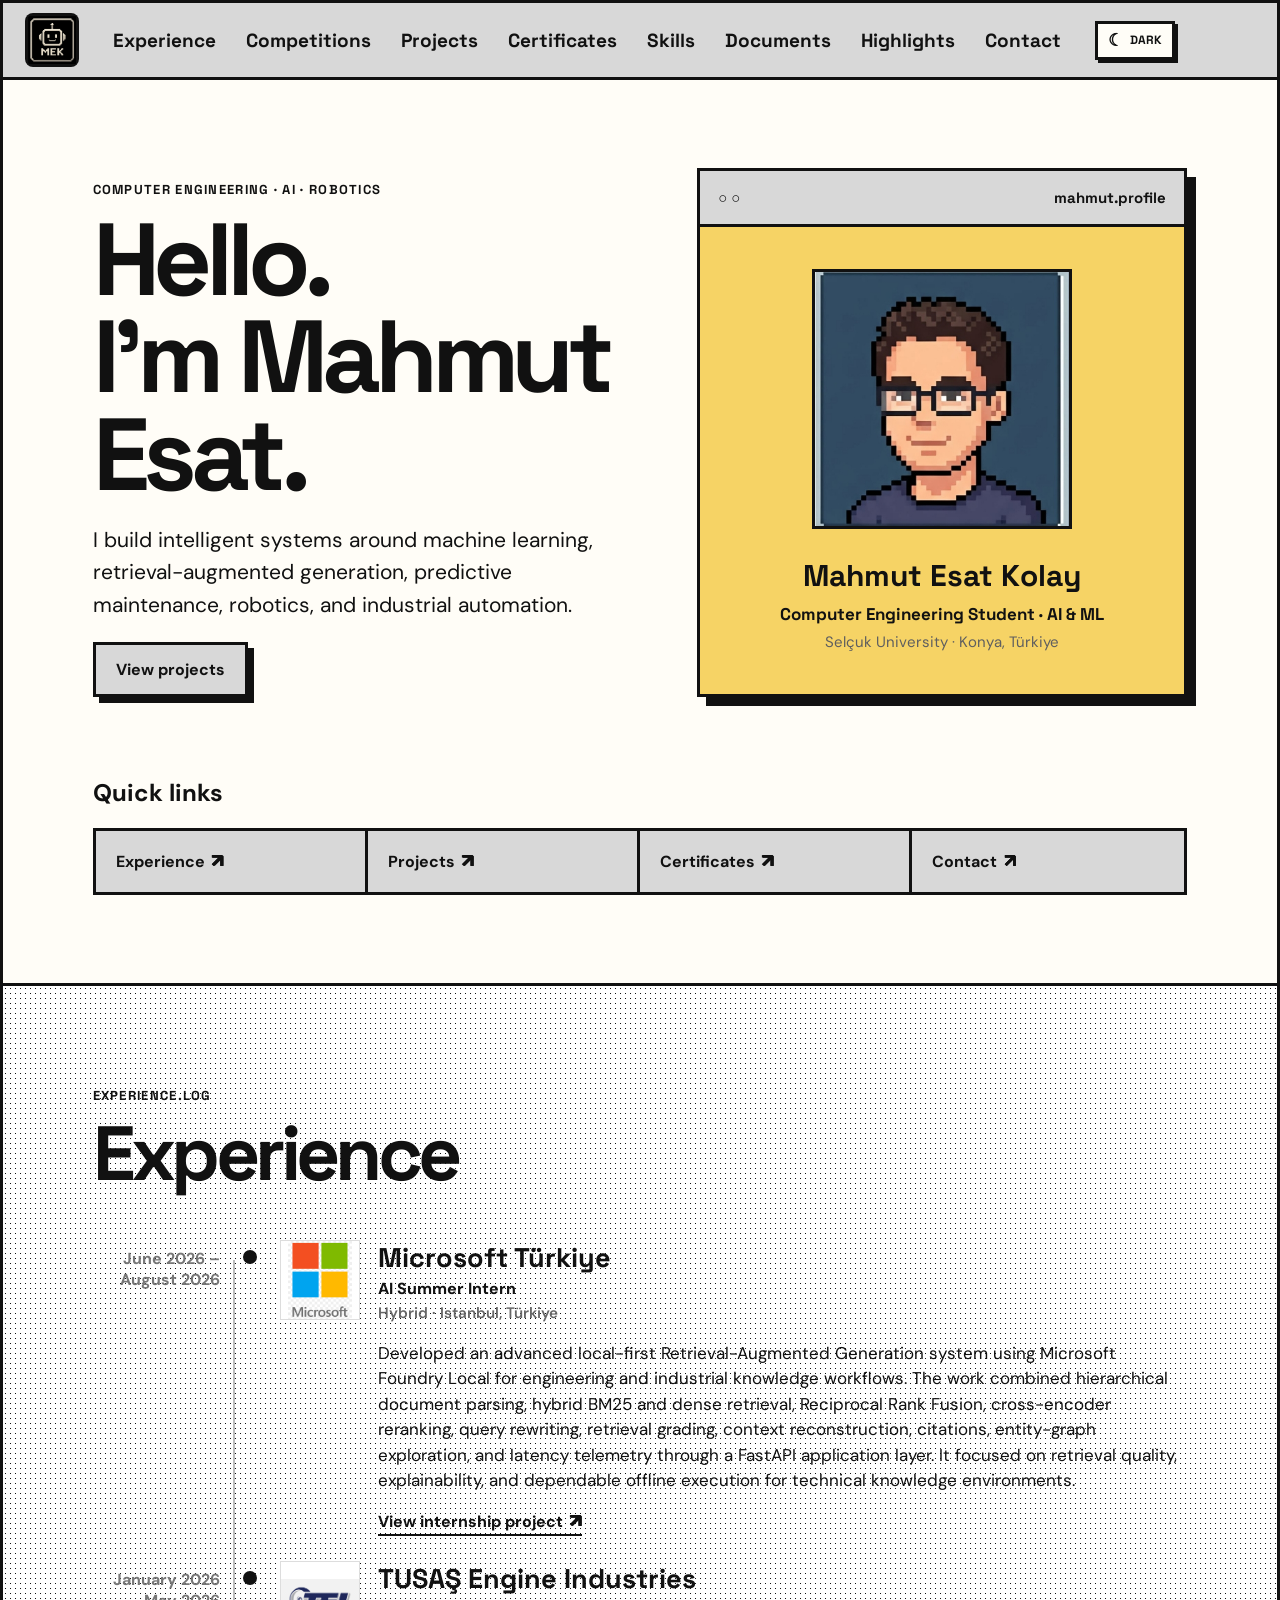
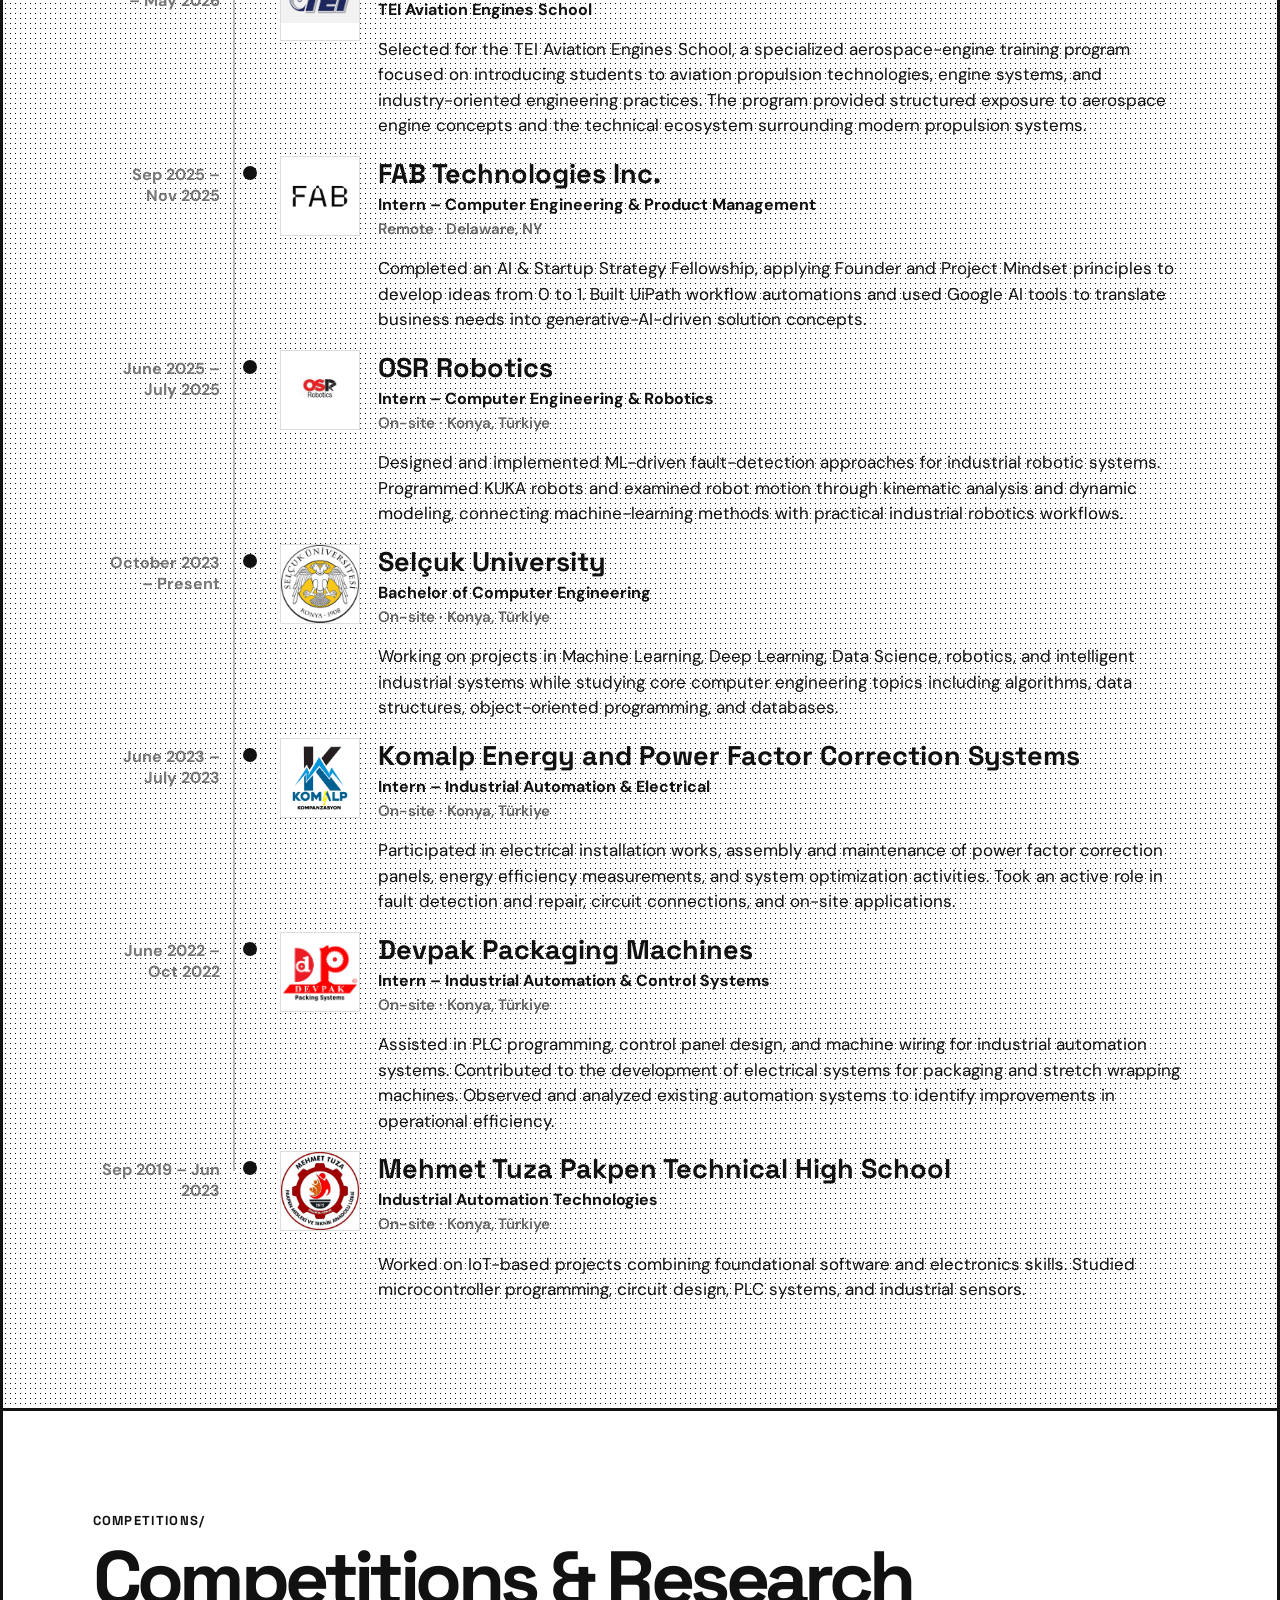
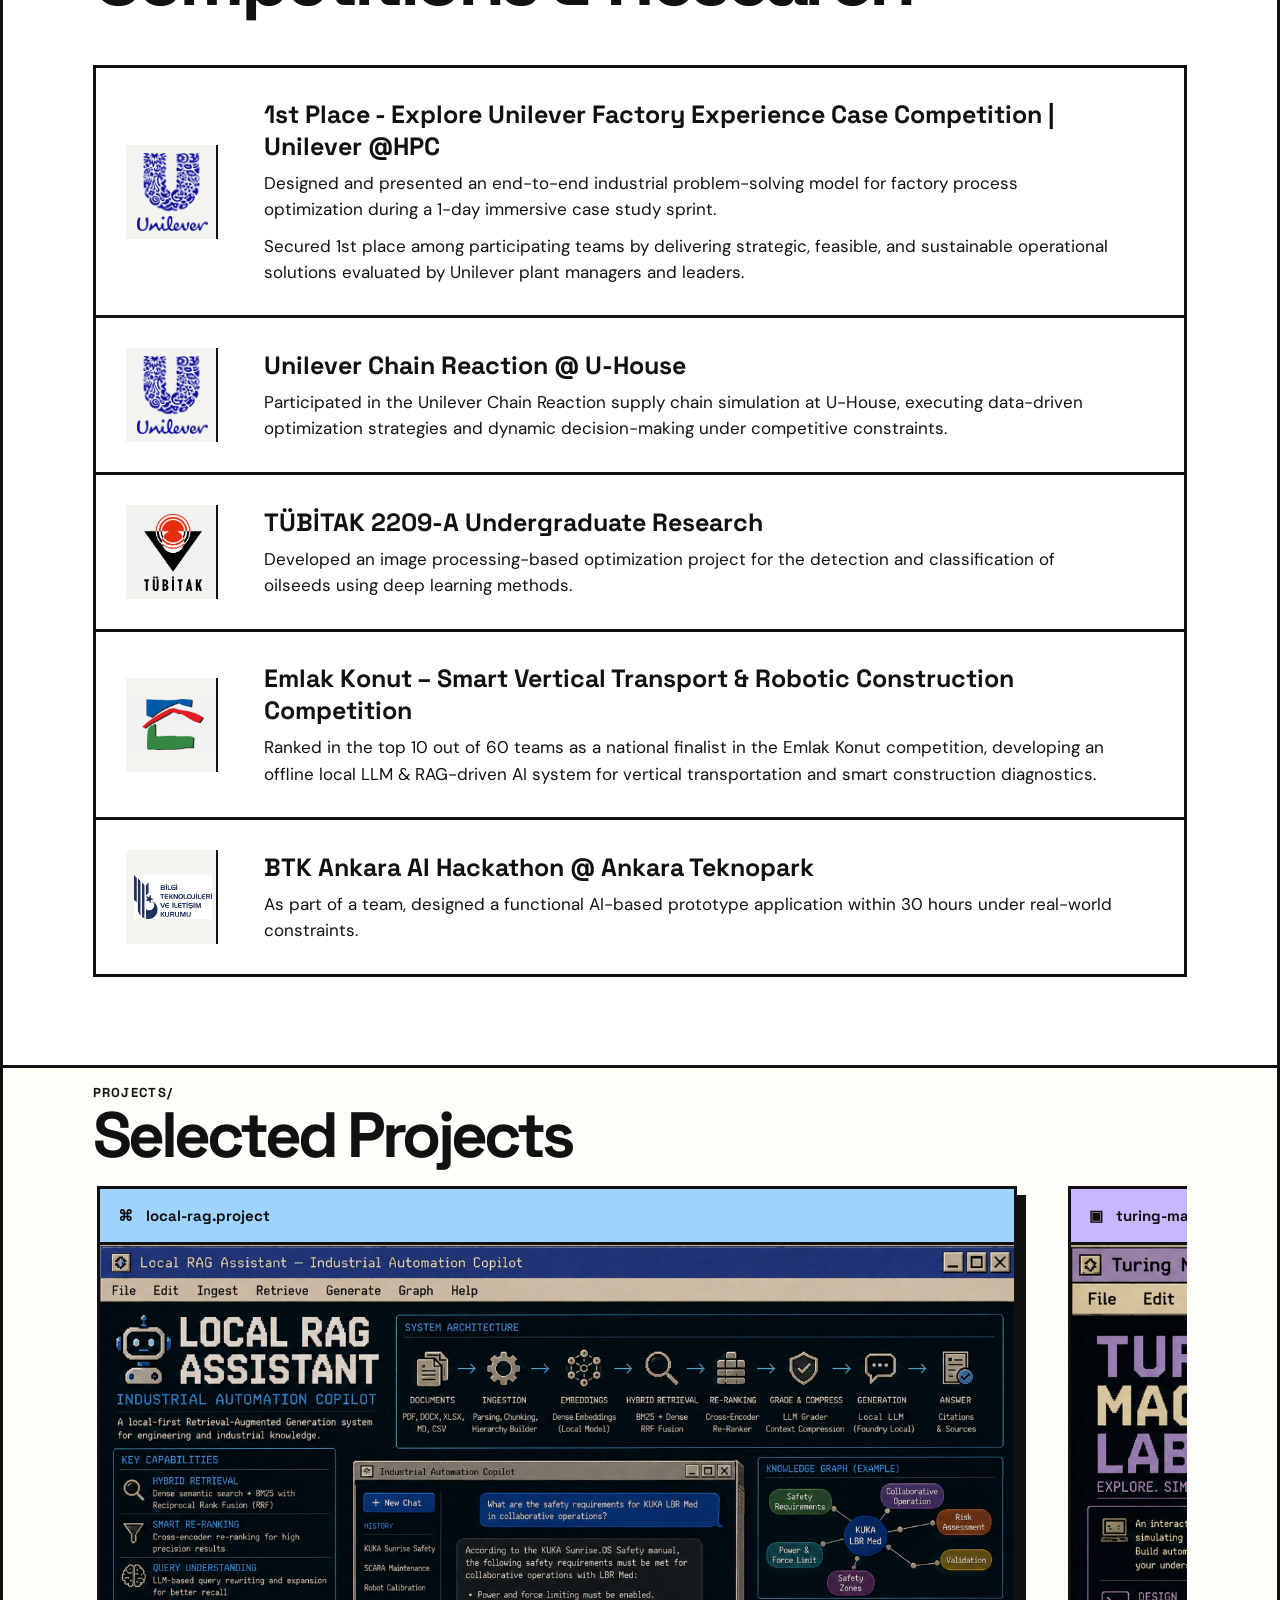
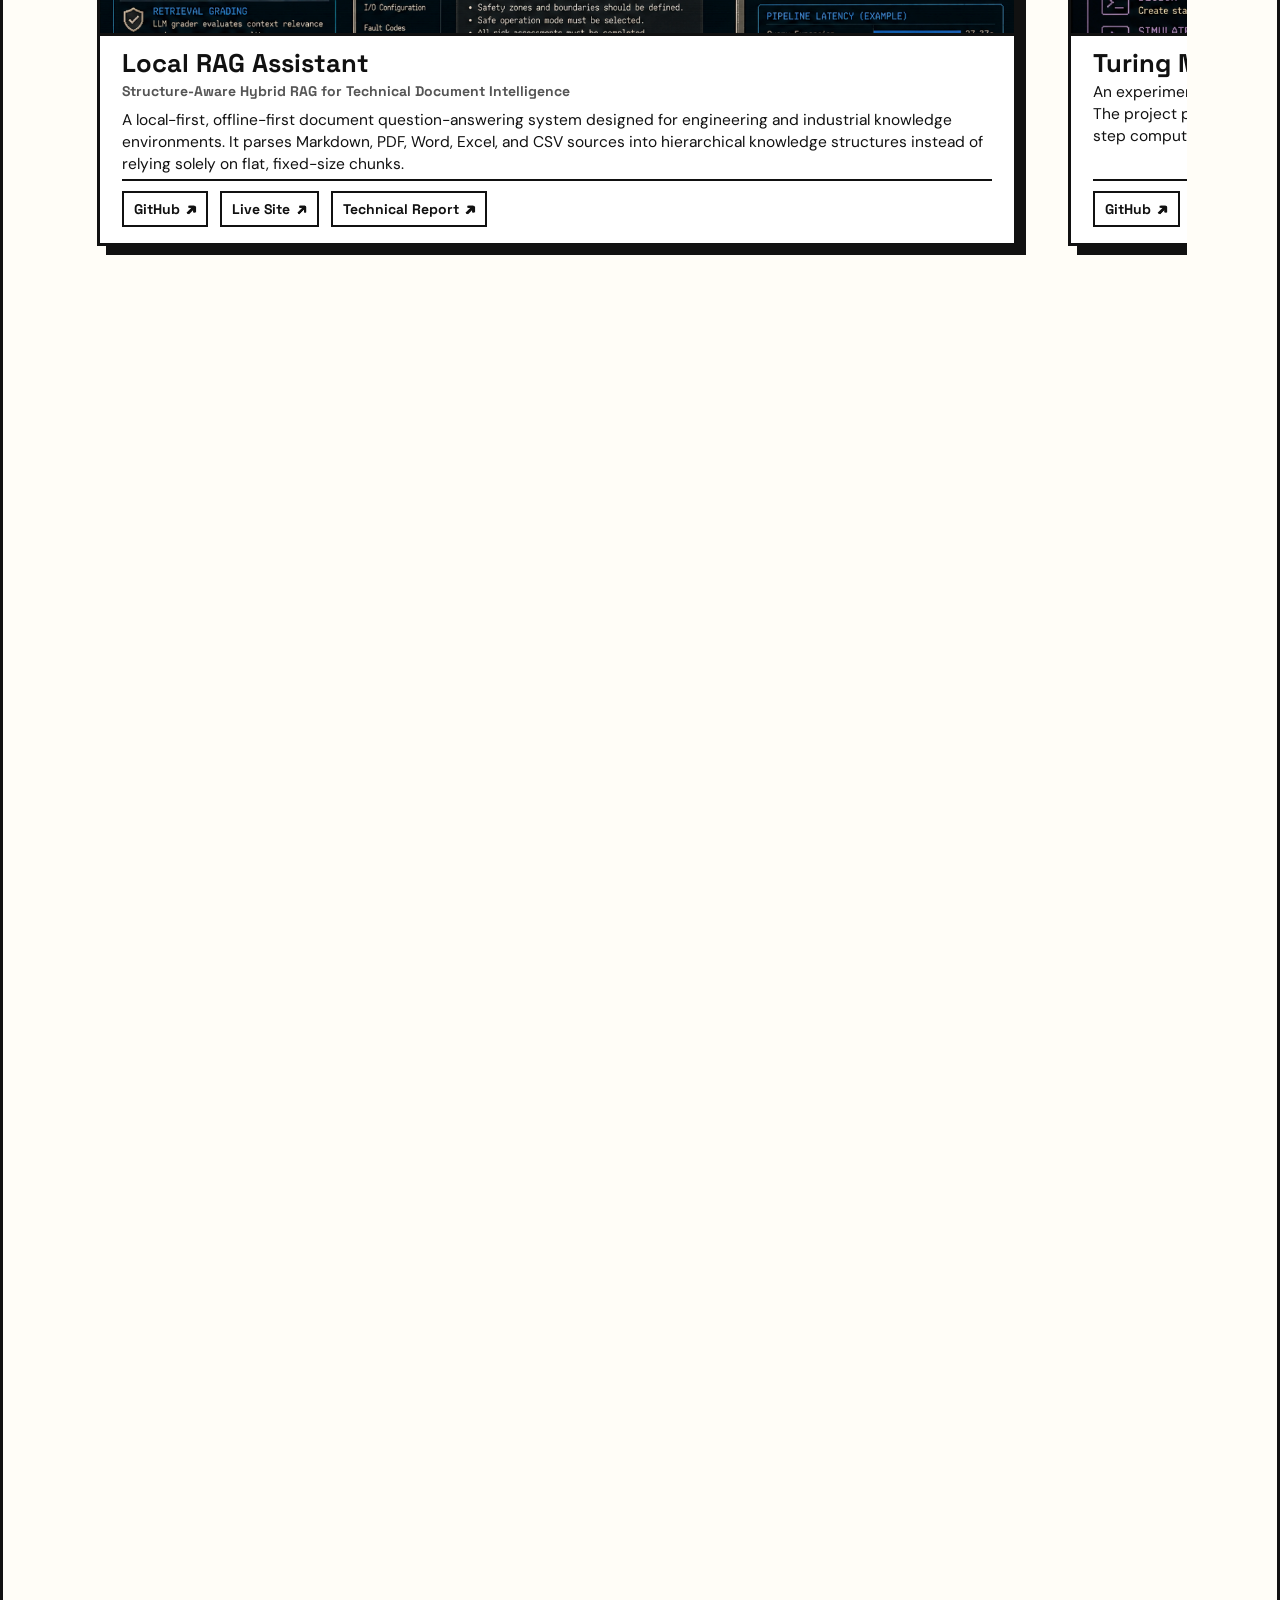
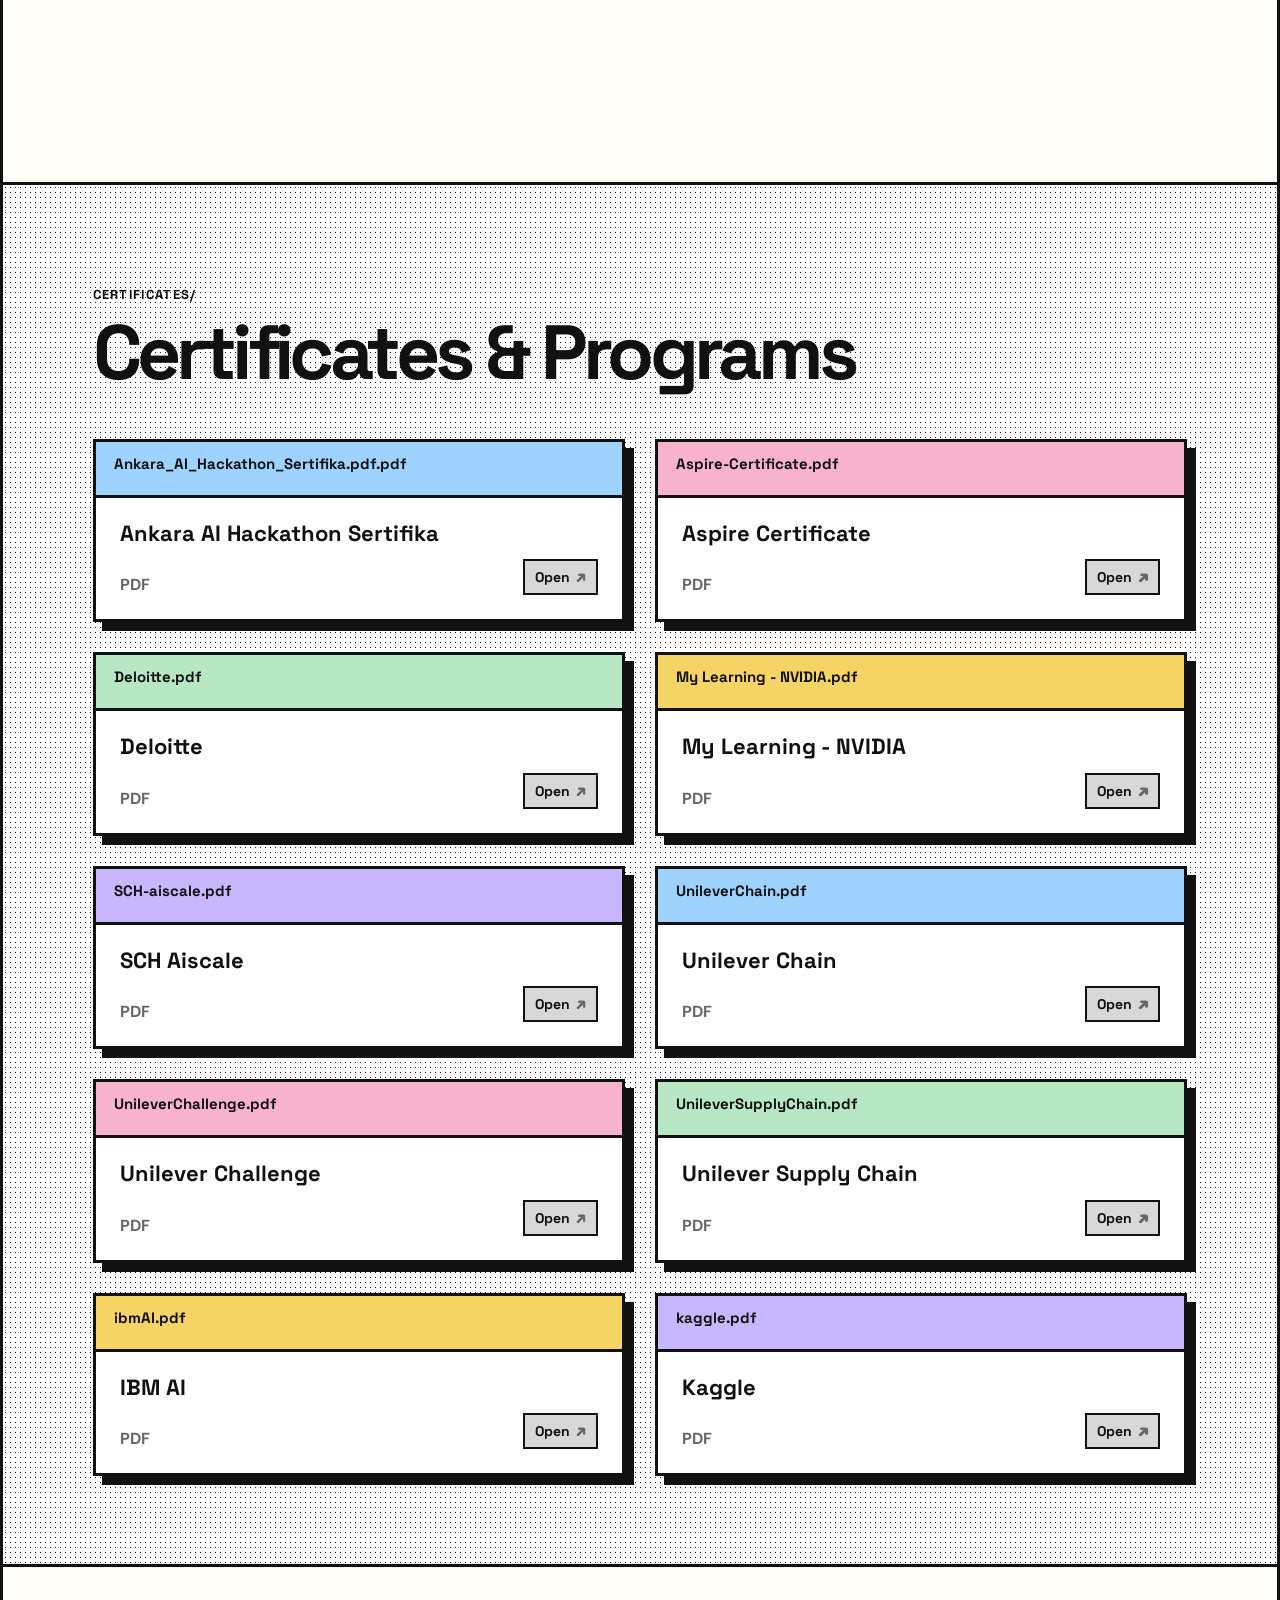
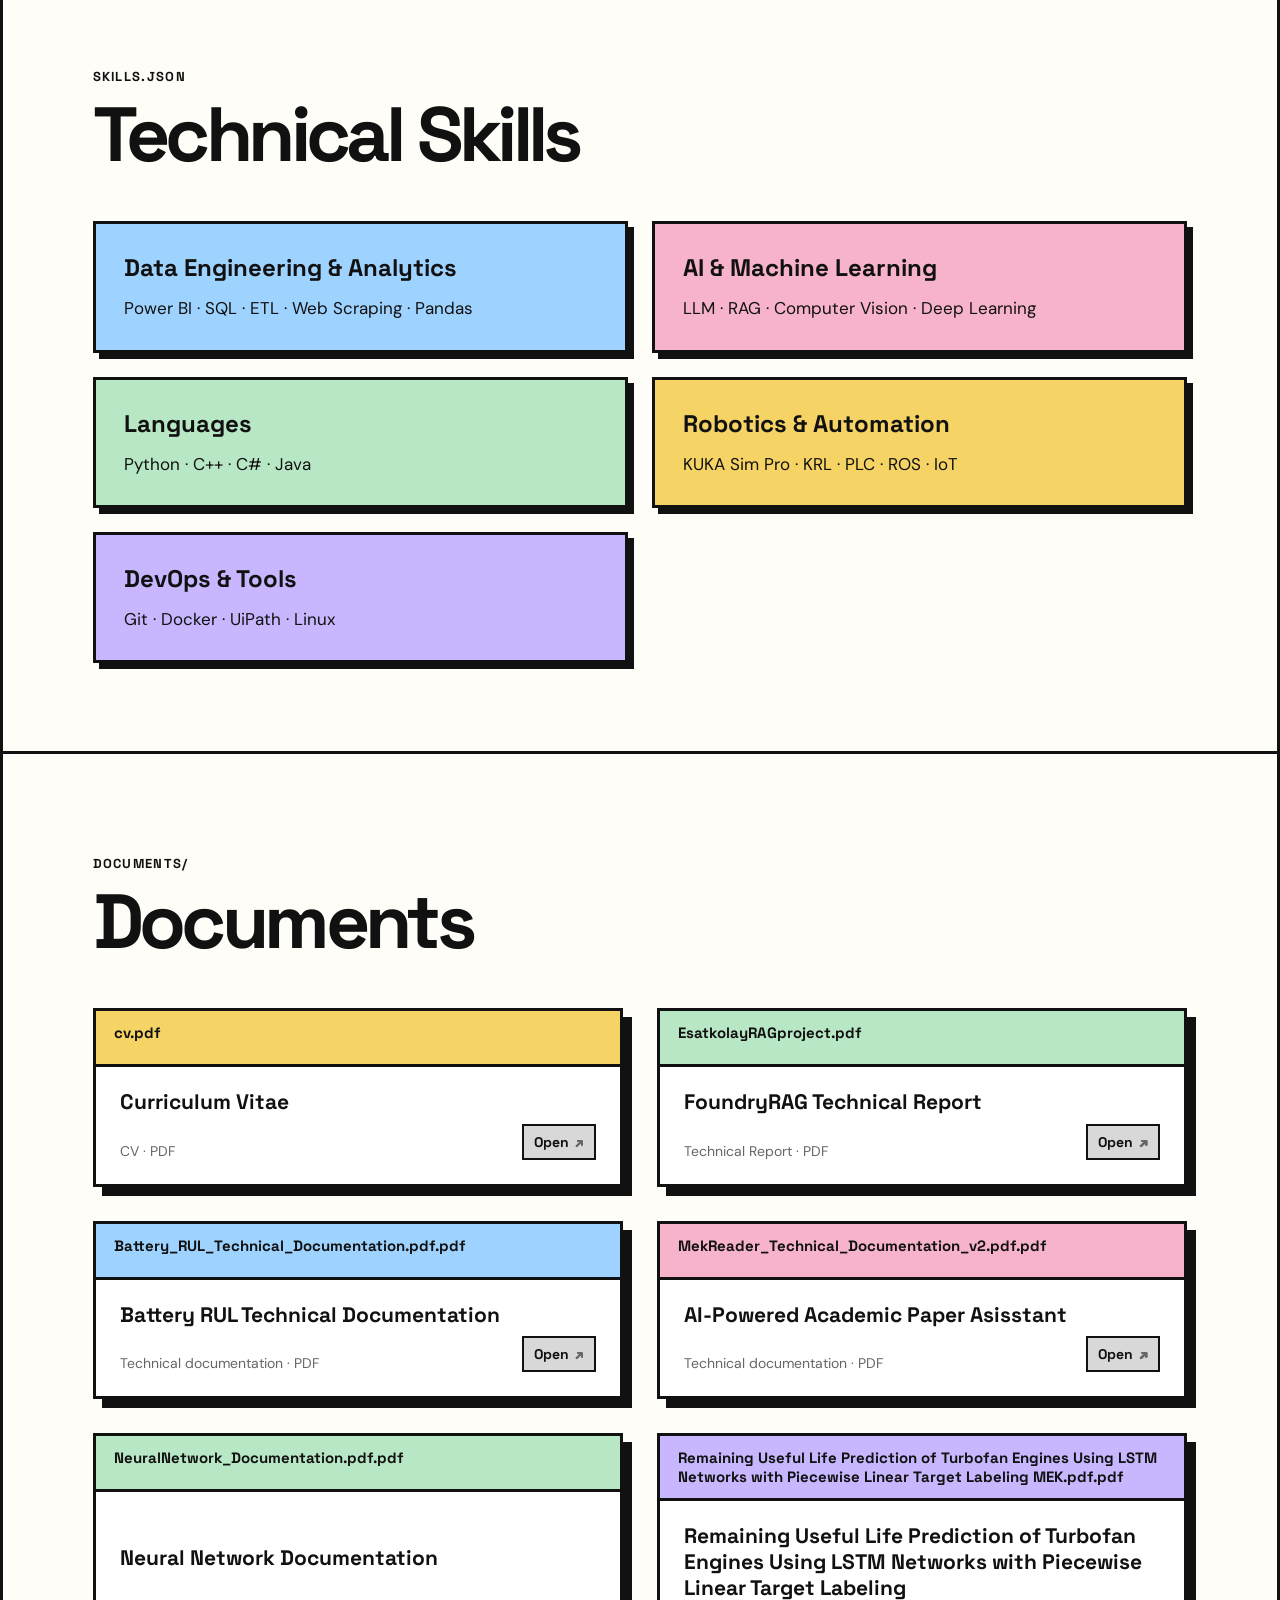
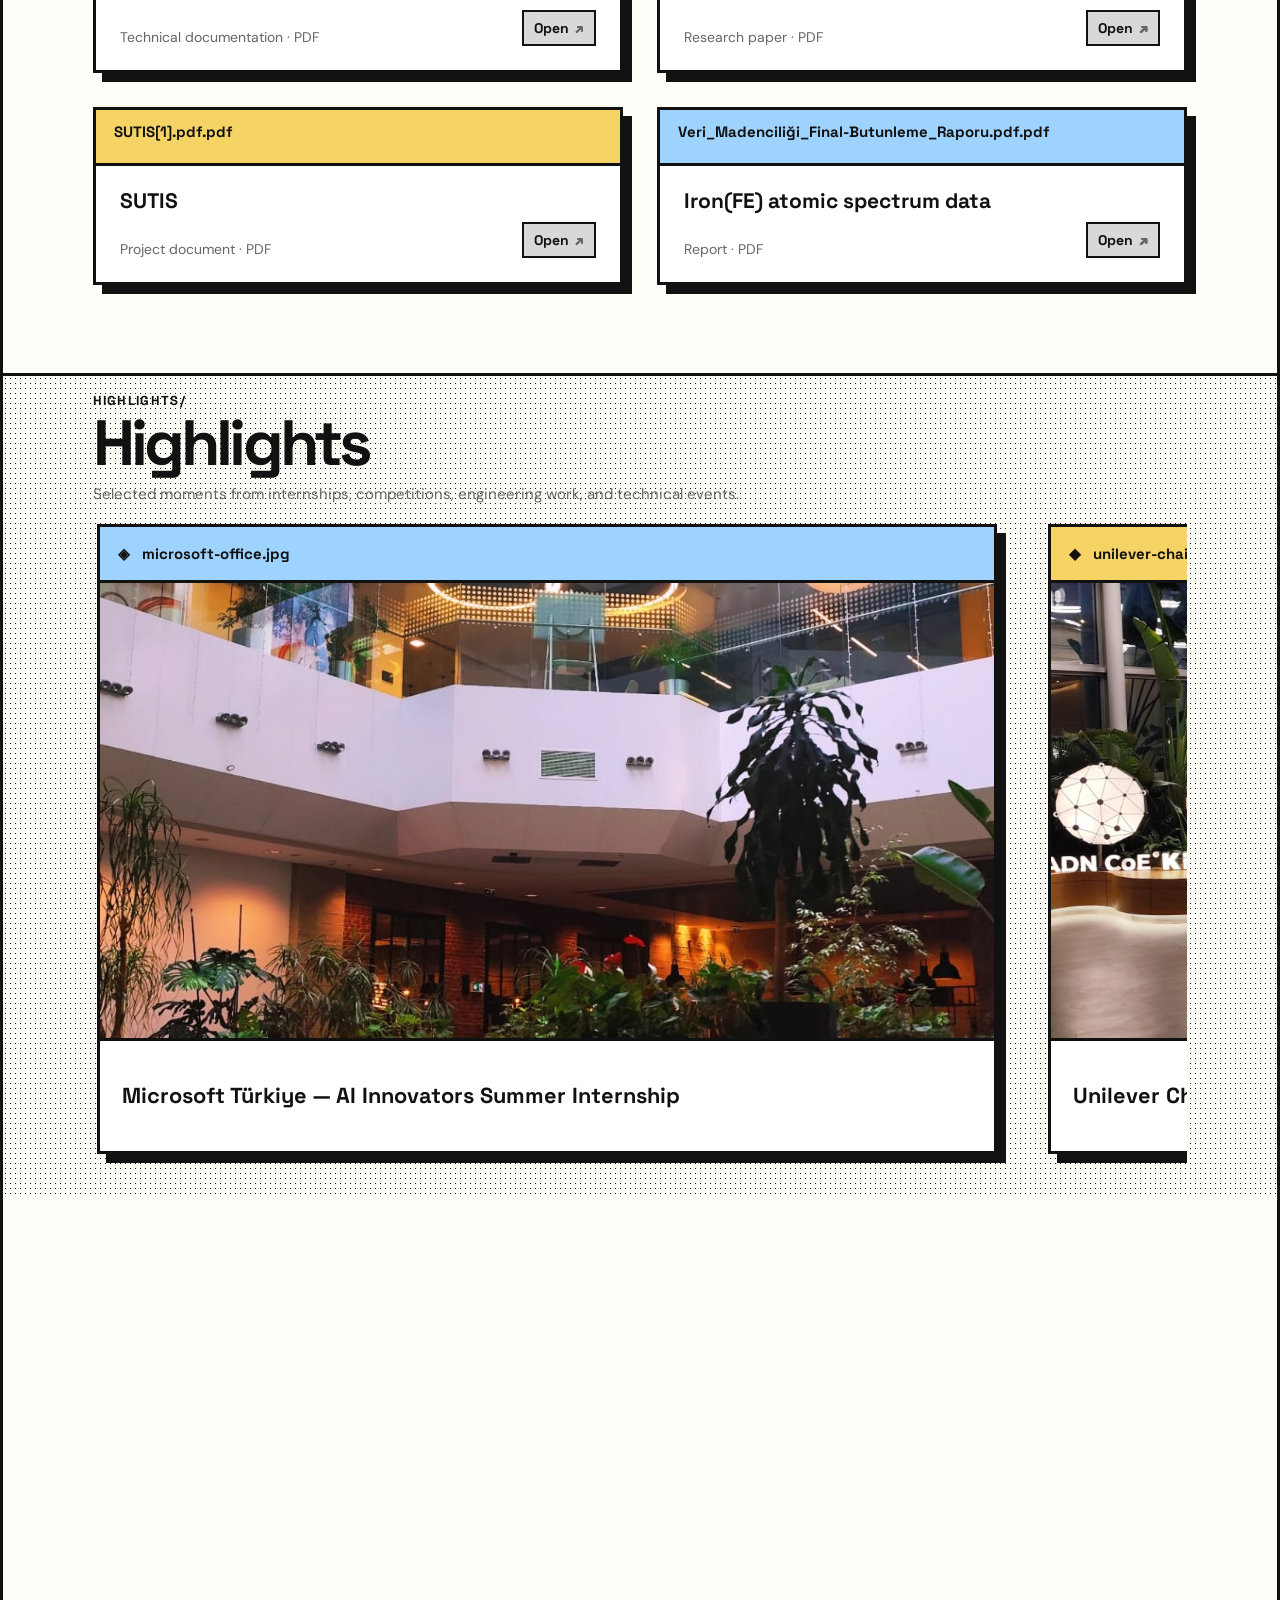
==== commit 81d1a221: "docs: update experience and competition details" ====
--- a/index.html
+++ b/index.html
@@ -146,11 +146,11 @@
         <div>
 
           <h3>
-            Microsoft
+            Microsoft Türkiye
           </h3>
 
           <b>
-            AI Innovators Summer Intern
+            AI Summer Intern
           </b>
 
           <p class="experience-meta">Hybrid · Istanbul, Türkiye</p>
@@ -196,7 +196,7 @@
         <div>
 
           <h3>
-            FAB
+            FAB Technologies Inc.
           </h3>
 
           <b>
@@ -231,7 +231,7 @@
         <div>
 
           <h3>
-            OSR
+            OSR Robotics
           </h3>
 
           <b>
@@ -269,7 +269,7 @@
         <i></i>
         <img src="assets/companies/komalp.jpg" alt="Komalp">
         <div>
-          <h3>Komalp</h3>
+          <h3>Komalp Energy and Power Factor Correction Systems</h3>
           <b>Intern – Industrial Automation &amp; Electrical</b>
           <p class="experience-meta">On-site · Konya, Türkiye</p>
           <p>Participated in electrical installation works, assembly and maintenance of power factor correction panels, energy efficiency measurements, and system optimization activities. Took an active role in fault detection and repair, circuit connections, and on-site applications.</p>
@@ -294,7 +294,7 @@
         <div>
 
           <h3>
-            Devpak
+            Devpak Packaging Machines
           </h3>
 
           <b>
@@ -337,11 +337,11 @@
     <div class="competition-list">
       <article>
         <div class="competition-logo"><img src="assets/companies/unilever" alt="Unilever"></div>
-        <div><h3>1st Place - Explore Unilever Factory Experience Case Competition | Unileve @HPC</h3><p>Designed and presented an end-to-end industrial problem-solving model for factory process optimization during a 1-day immersive case study sprint.</p><p>Secured 1st place among participating teams by delivering strategic, feasible, and sustainable operational solutions evaluated by Unilever plant managers and leaders.</p></div>
+        <div><h3>1st Place - Explore Unilever Factory Experience Case Competition | Unilever @HPC</h3><p>Designed and presented an end-to-end industrial problem-solving model for factory process optimization during a 1-day immersive case study sprint.</p><p>Secured 1st place among participating teams by delivering strategic, feasible, and sustainable operational solutions evaluated by Unilever plant managers and leaders.</p></div>
       </article>
       <article>
         <div class="competition-logo"><img src="assets/companies/unilever" alt="Unilever"></div>
-        <div><h3>Unilever Chain Reaction @ U-House</h3><p>Participated in a supply chain simulation and conducted data-driven optimization strategy analyses in a competitive environment.</p></div>
+        <div><h3>Unilever Chain Reaction @ U-House</h3><p>Participated in the Unilever Chain Reaction supply chain simulation at U-House, executing data-driven optimization strategies and dynamic decision-making under competitive constraints.</p></div>
       </article>
       <article>
         <div class="competition-logo"><img src="assets/companies/tubitak.png" alt="TÜBİTAK"></div>
@@ -349,7 +349,7 @@
       </article>
       <article>
         <div class="competition-logo"><img src="assets/companies/eka.png" alt="Emlak Konut"></div>
-        <div><h3>Emlak Konut – Smart Vertical Transport &amp; Robotic Construction Competition</h3><p>Ranked among the top 10 teams and qualified for the finals.</p></div>
+        <div><h3>Emlak Konut – Smart Vertical Transport &amp; Robotic Construction Competition</h3><p>Ranked in the top 10 out of 60 teams as a national finalist in the Emlak Konut competition, developing an offline local LLM & RAG-driven AI system for vertical transportation and smart construction diagnostics.</p></div>
       </article>
       <article>
         <div class="competition-logo"><img src="assets/companies/btk.png" alt="BTK"></div>
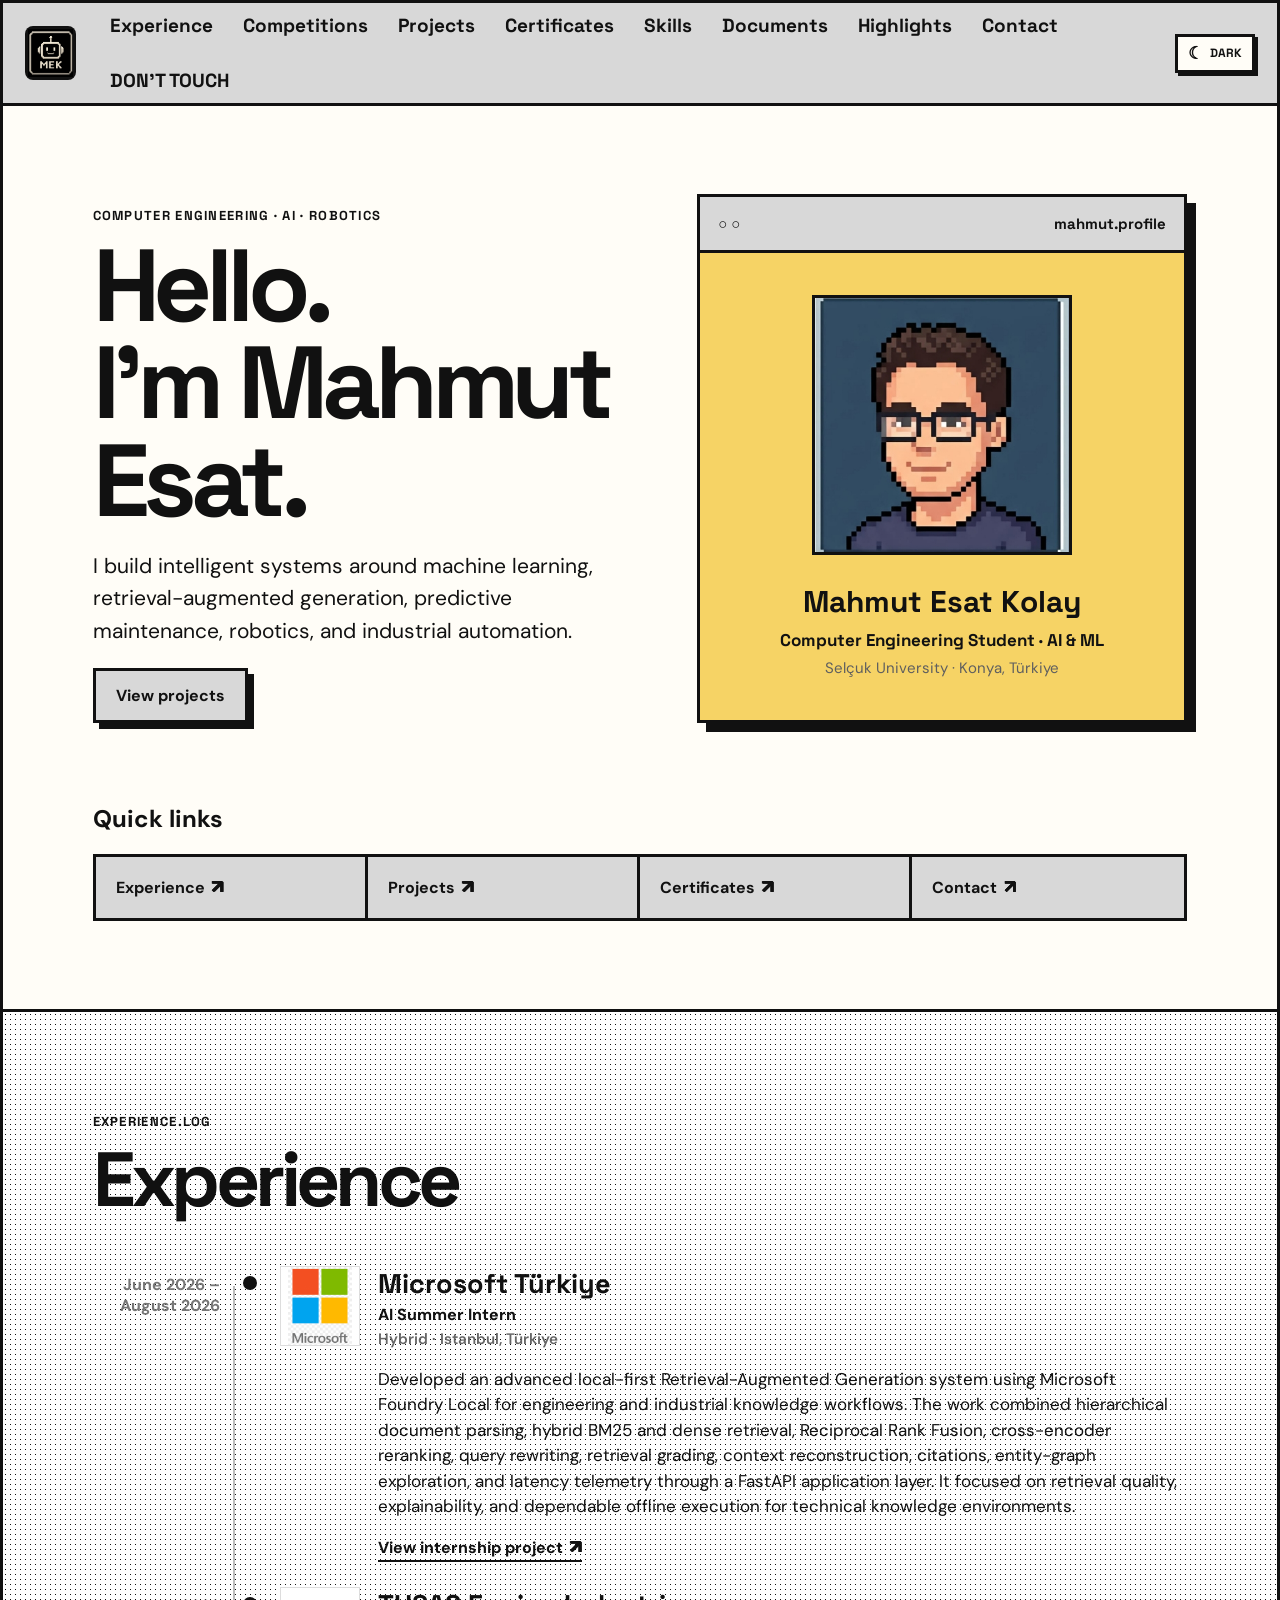
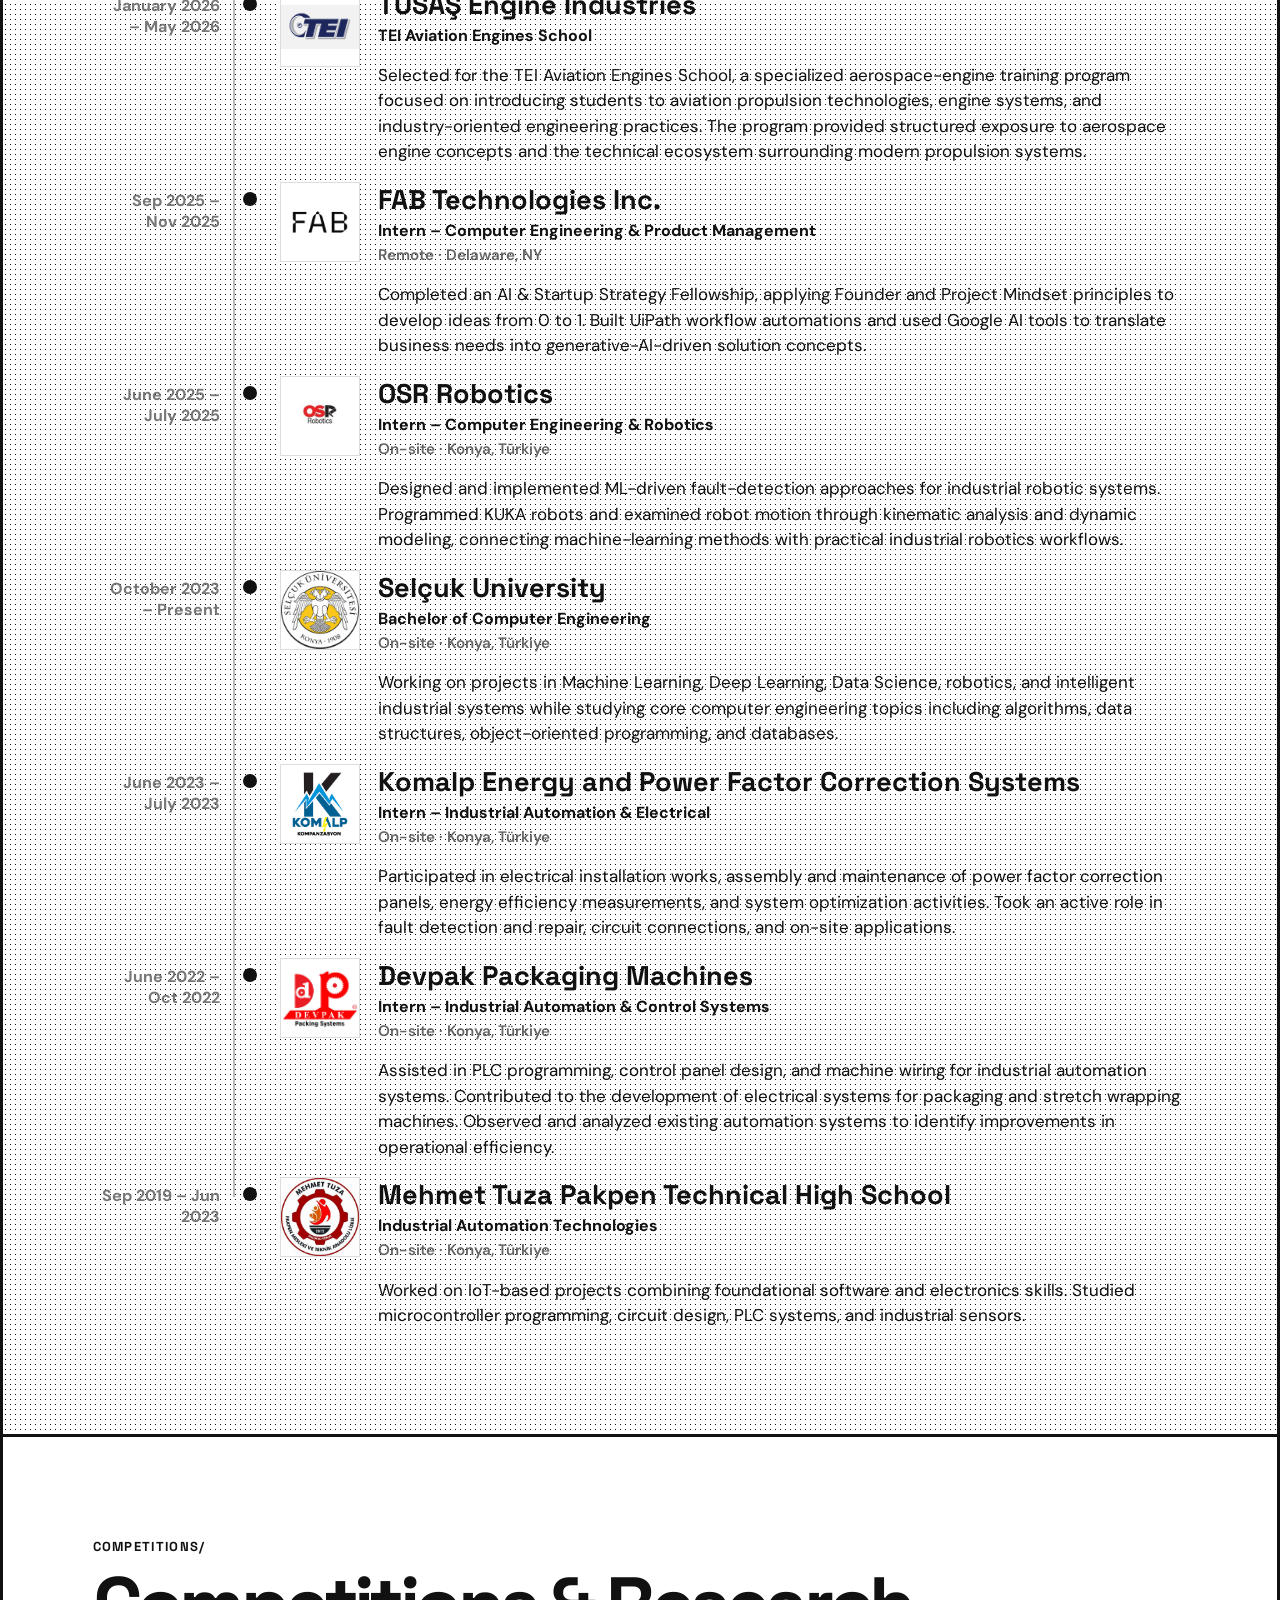
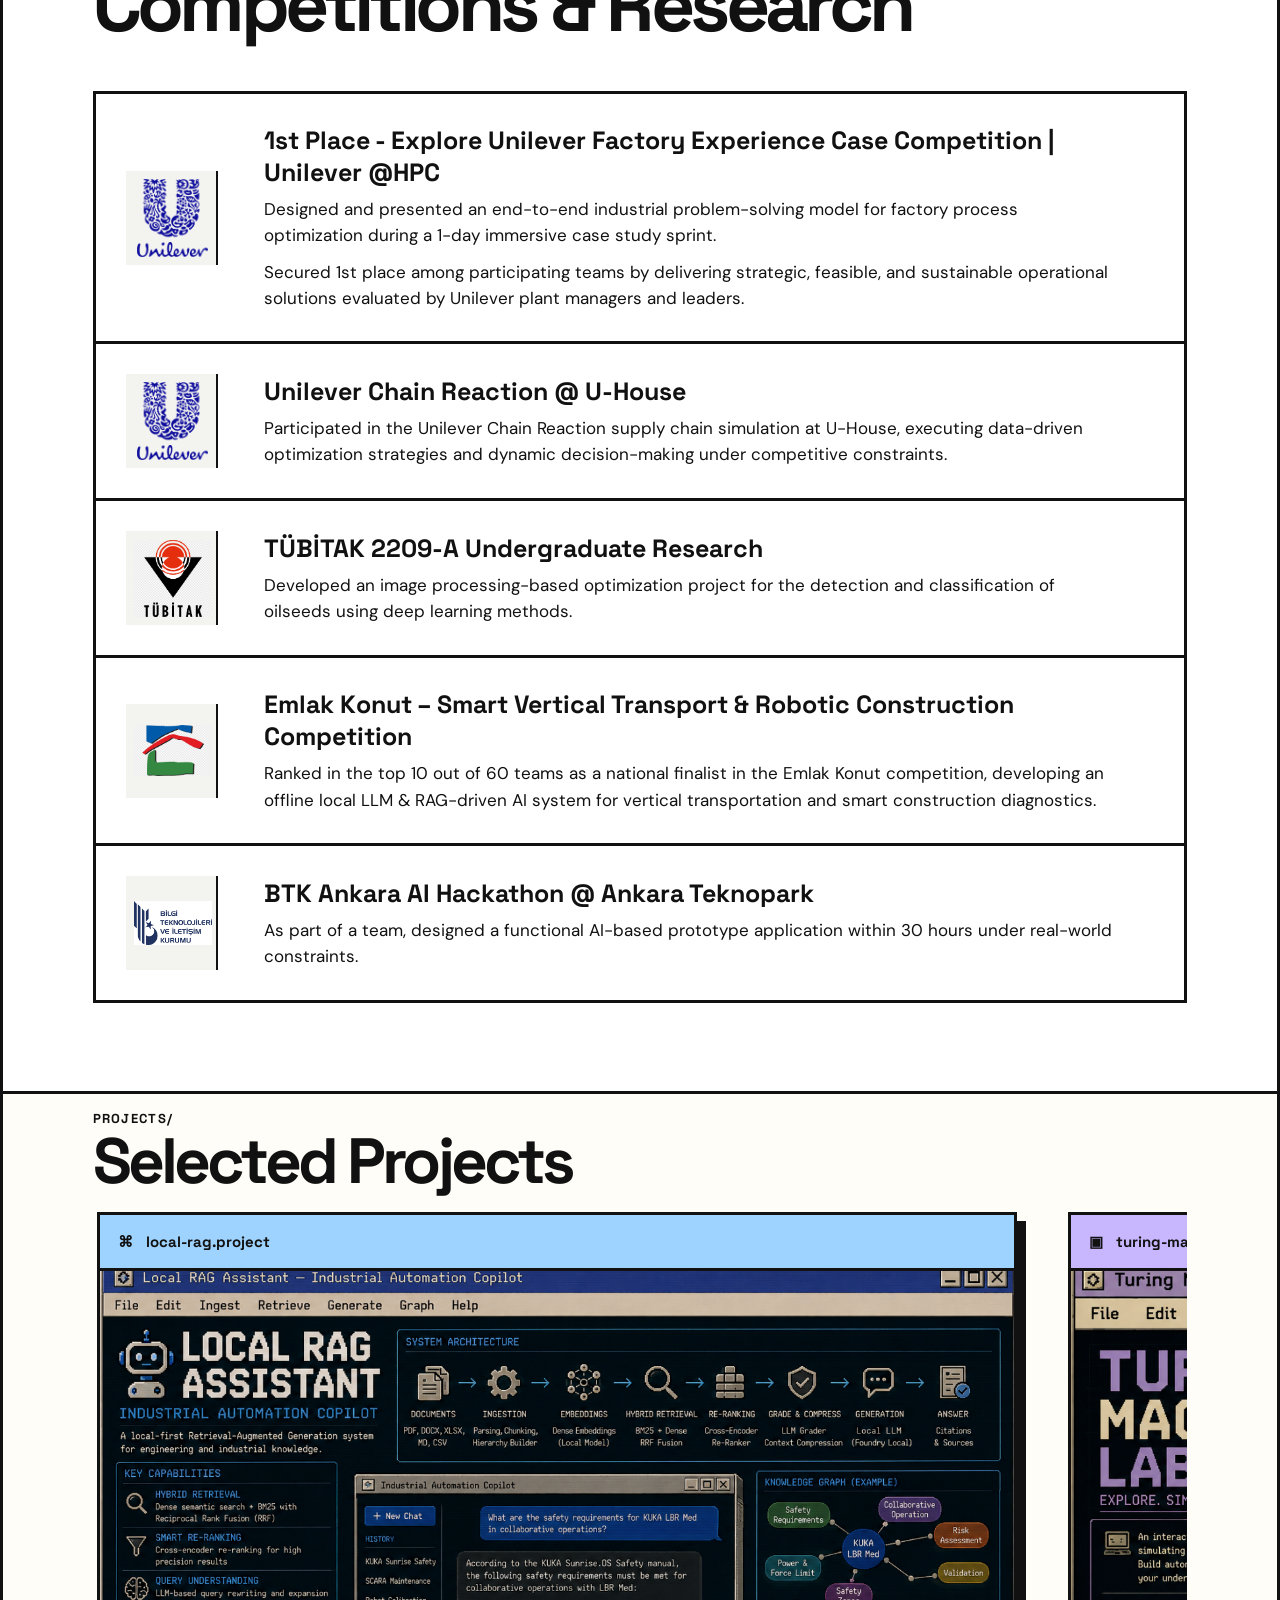
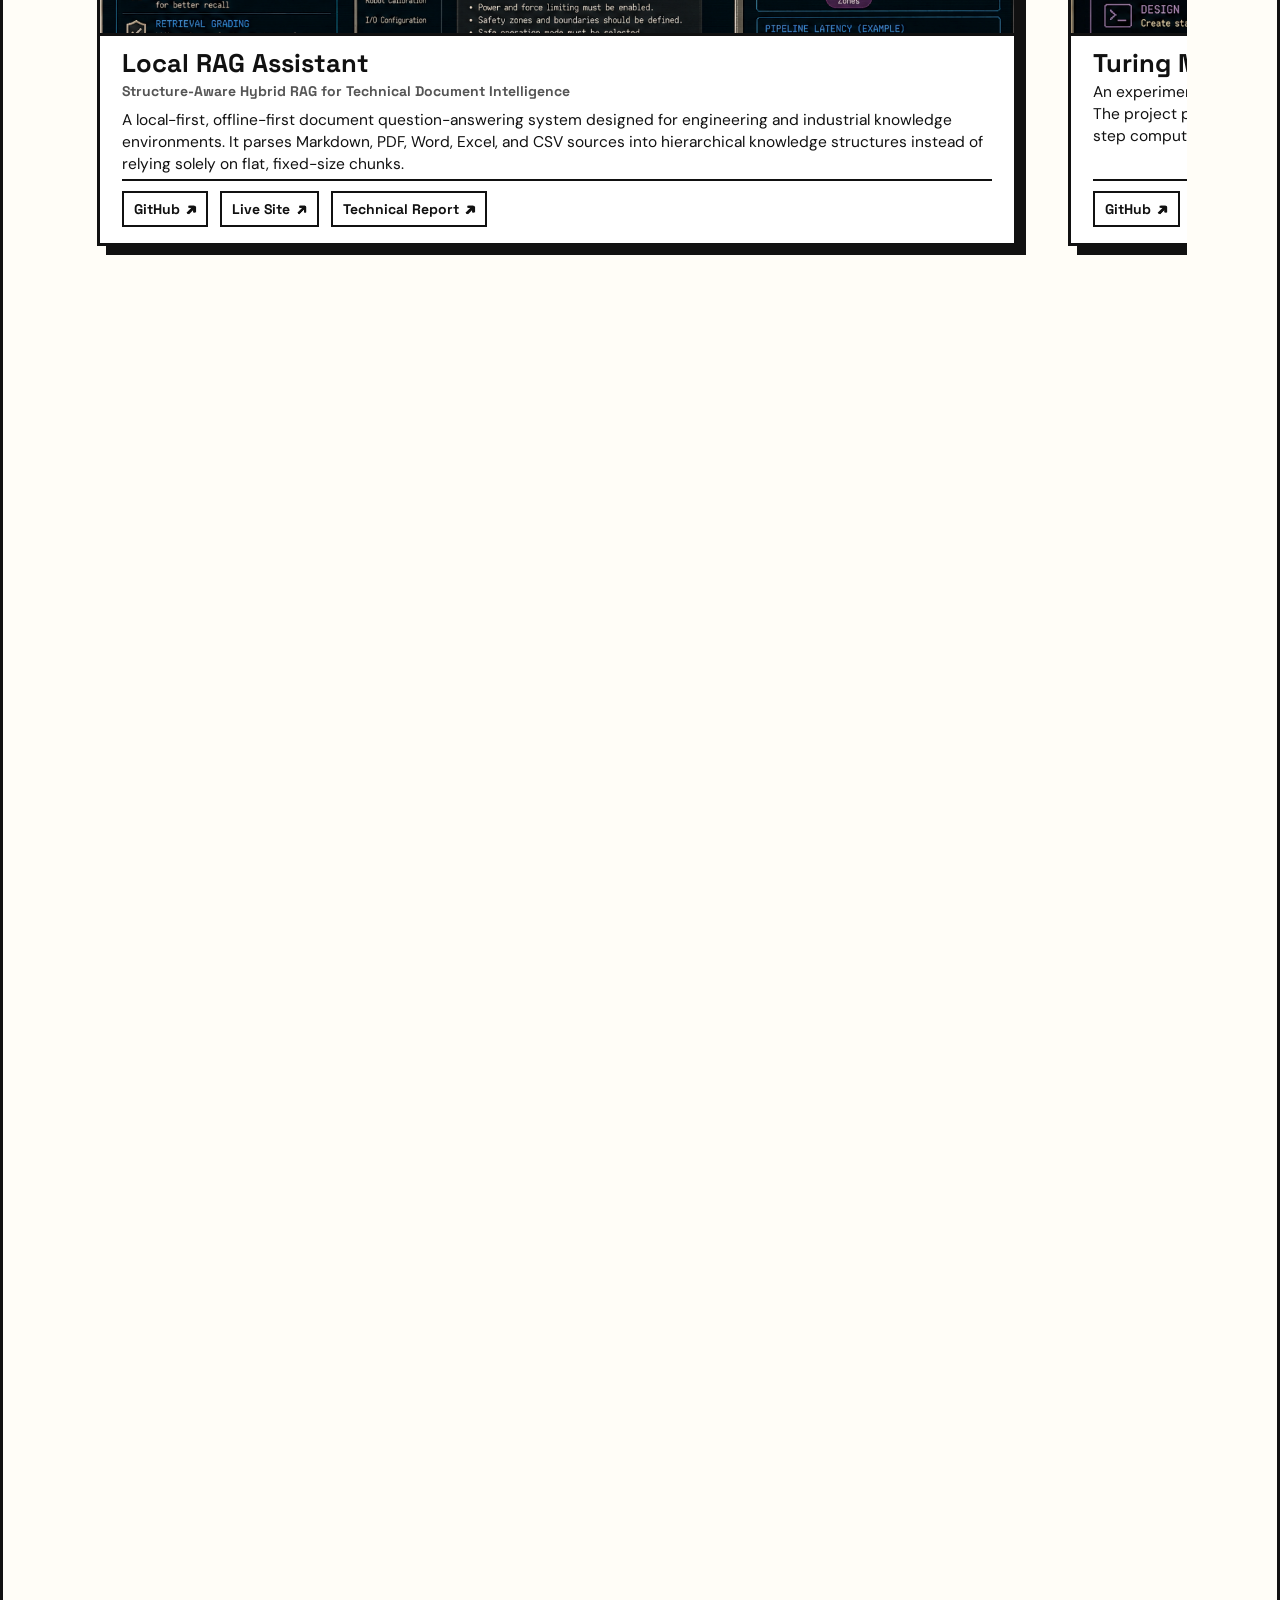
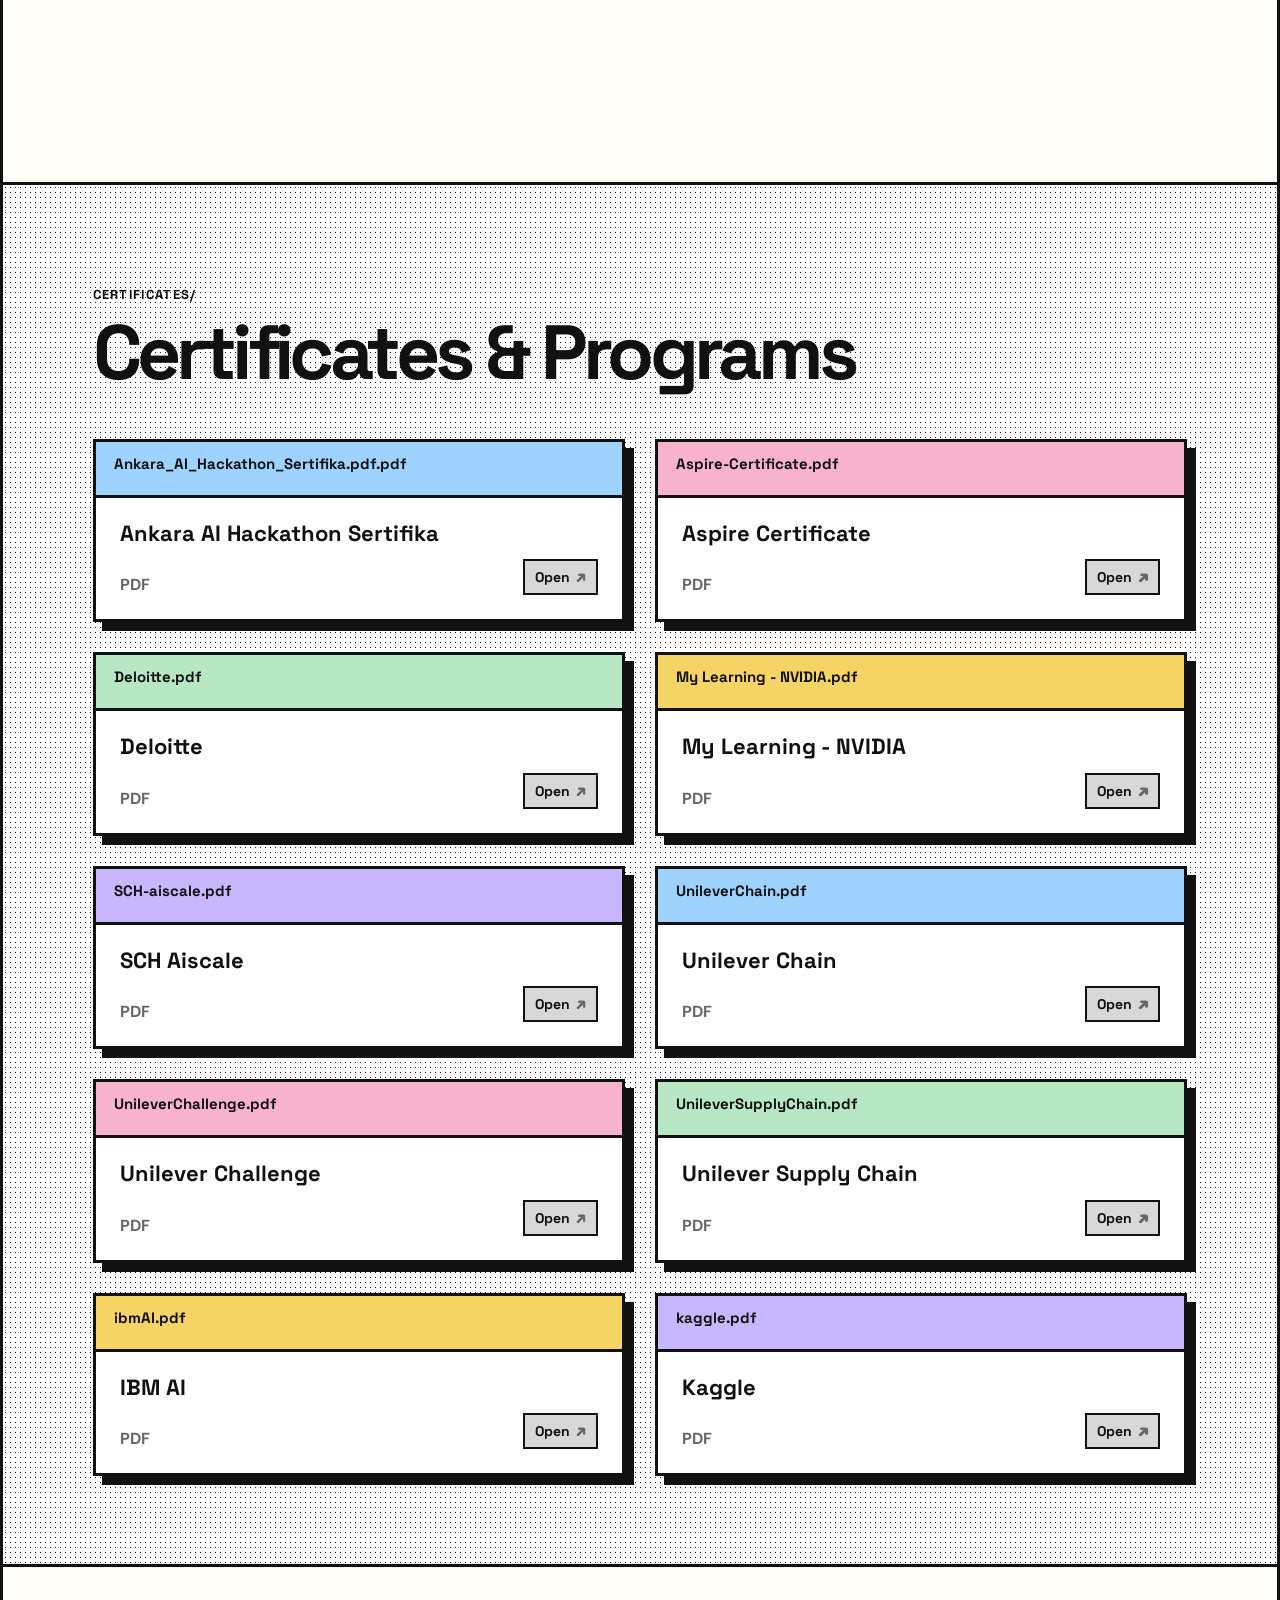
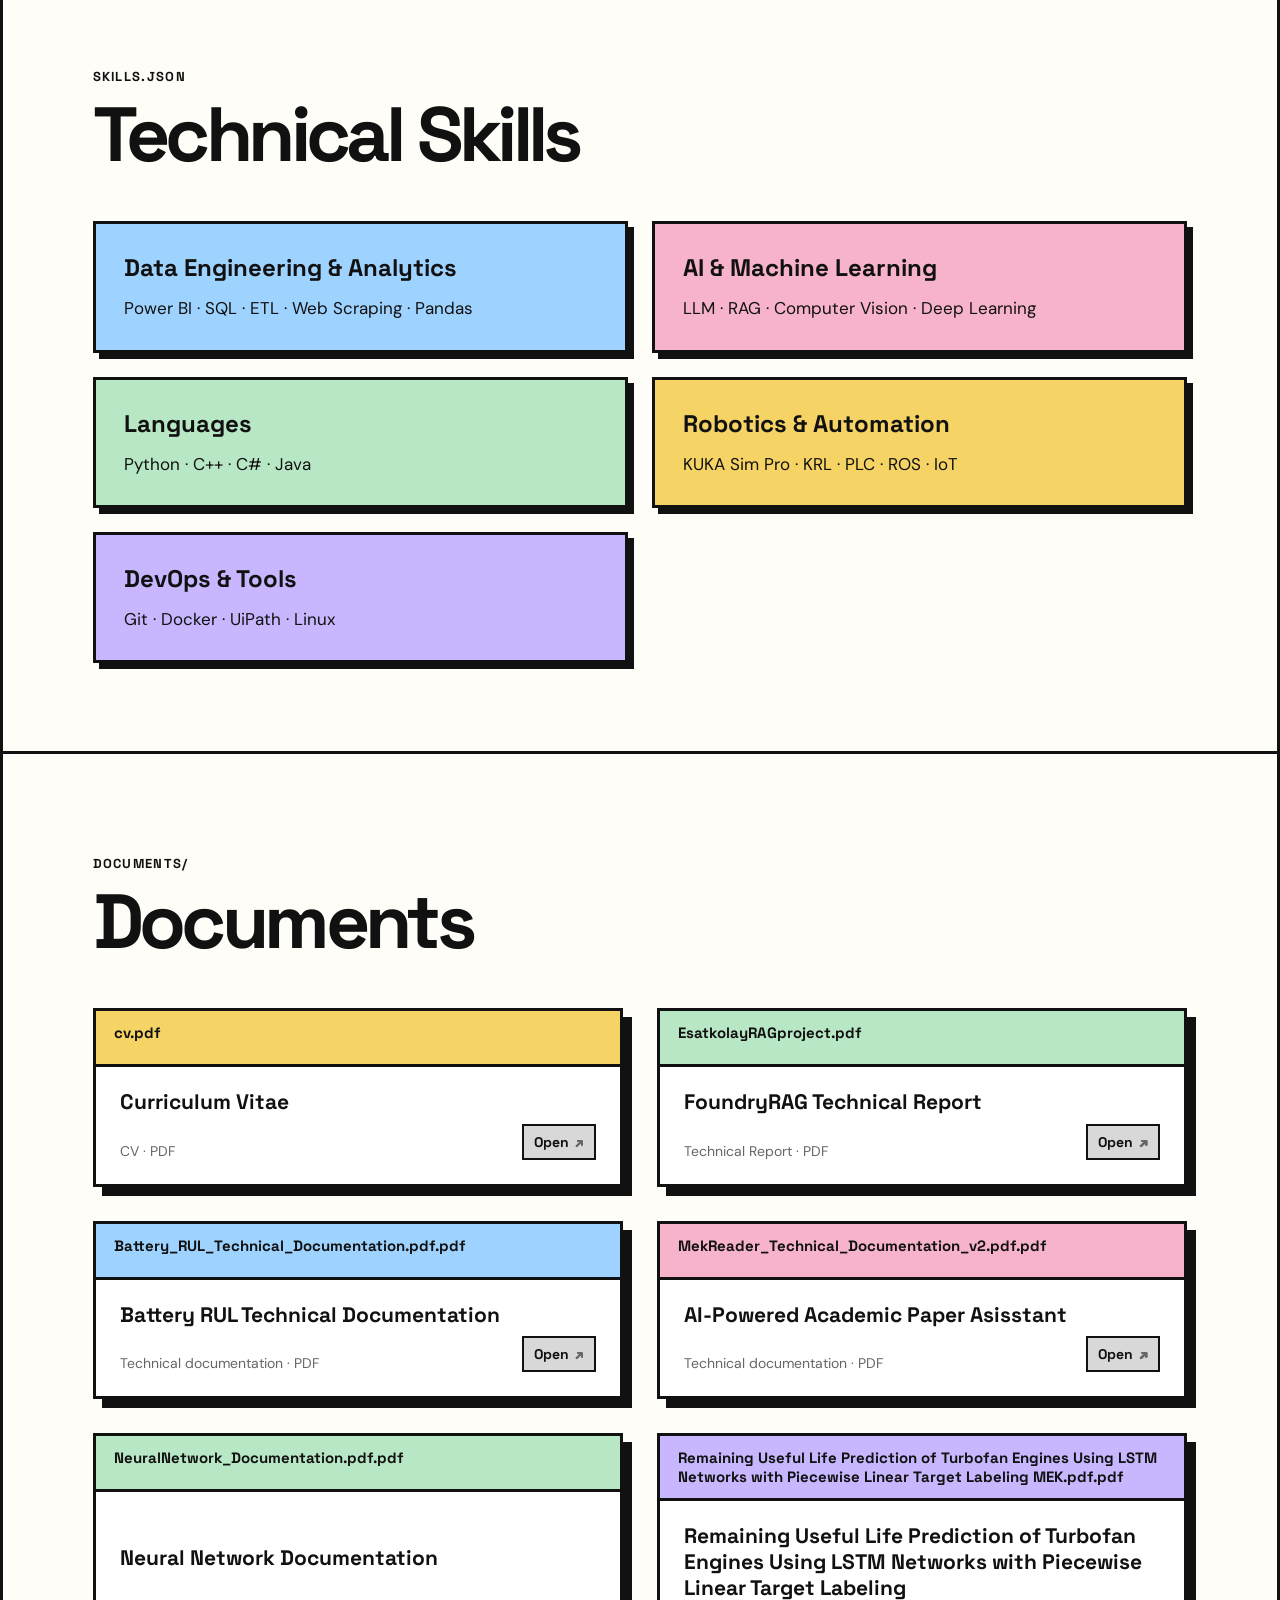
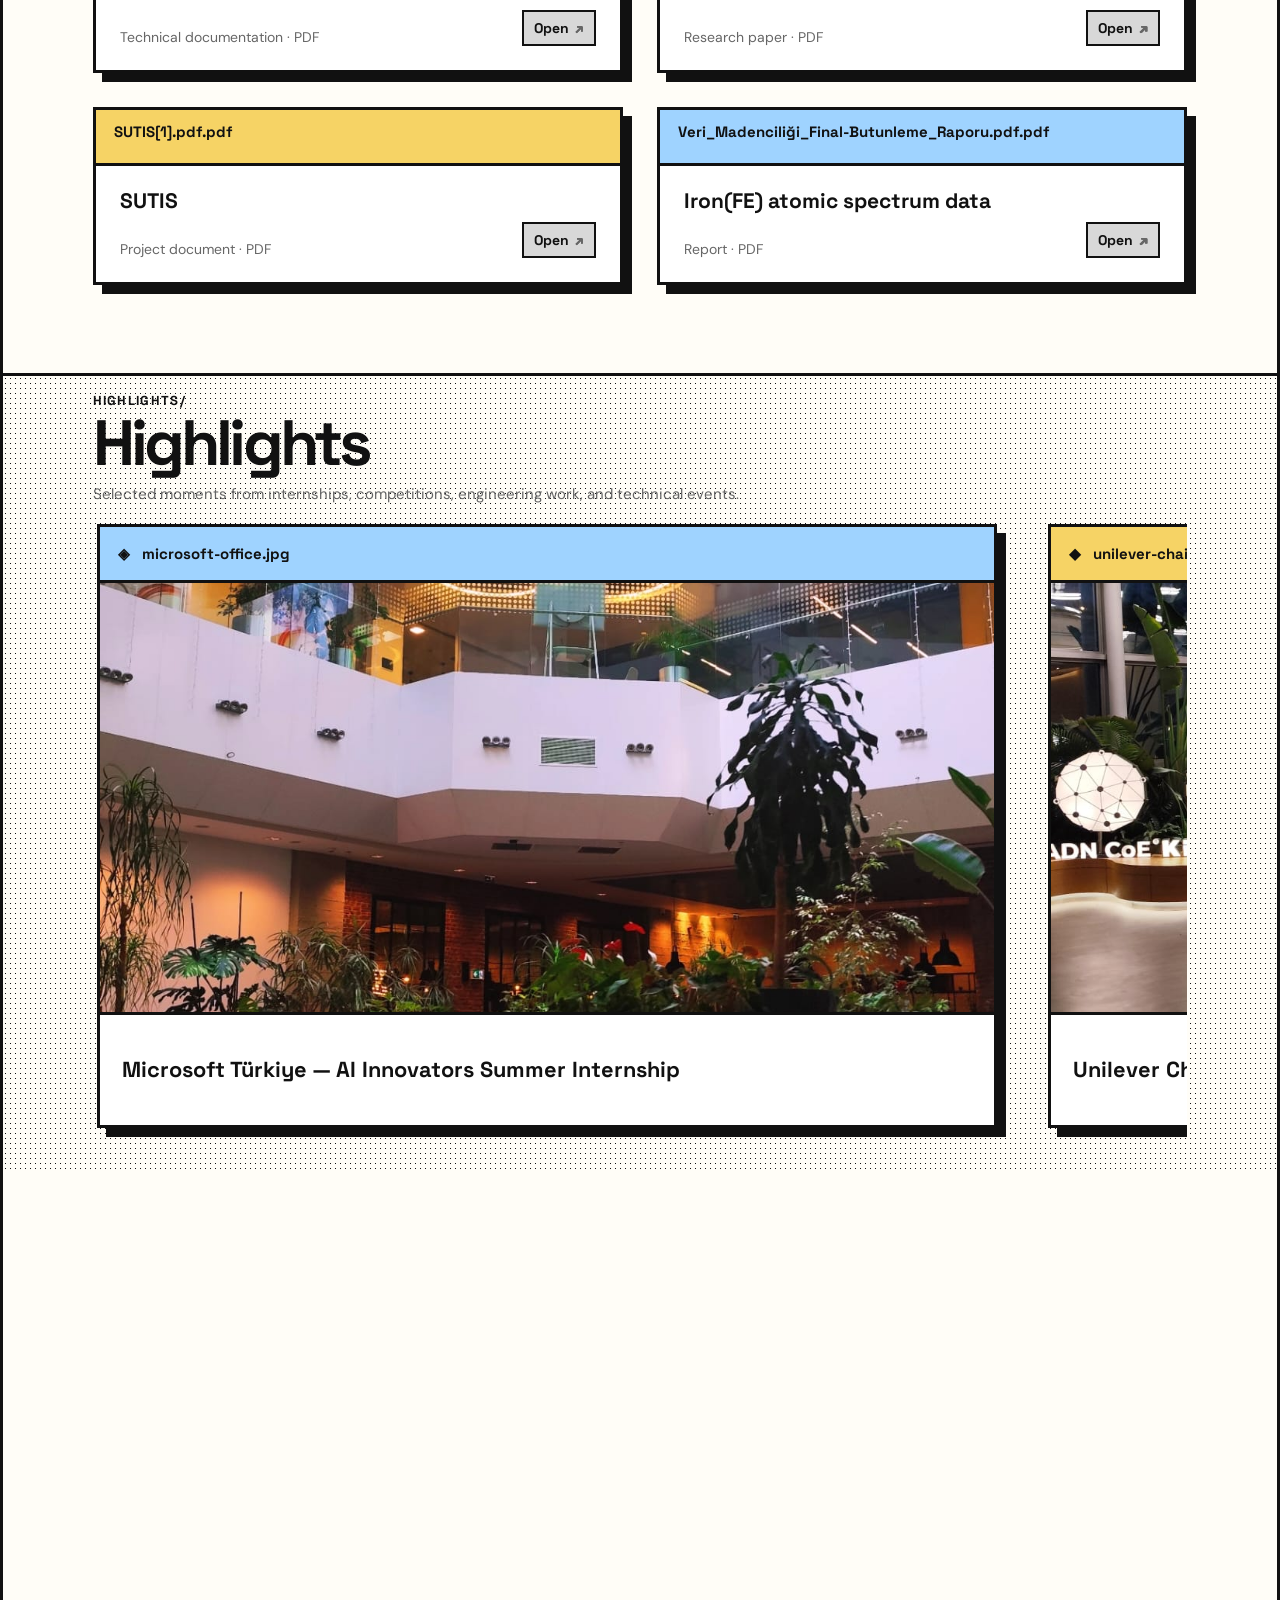
==== commit 19b3175d: "feat(nav): add DON'T TOUCH DOOM easter egg" ====
--- a/index.html
+++ b/index.html
@@ -32,6 +32,7 @@
     <a href="#documents">Documents</a>
     <a href="#highlights">Highlights</a>
     <a href="#contact">Contact</a>
+    <a class="doom-link" href="/doom/">DON'T TOUCH</a>
   </nav>
 
   <button id="theme-toggle" class="theme-toggle" type="button" aria-label="Switch to dark mode">
--- a/style.css
+++ b/style.css
@@ -189,6 +189,23 @@
 
 }
 
+nav a.doom-link:hover,
+nav a.doom-link:focus-visible {
+  text-decoration-line: underline;
+  text-decoration-style: dashed;
+  text-underline-offset: 4px;
+}
+
+@media (prefers-reduced-motion: no-preference) {
+  nav a.doom-link:hover {
+    animation: doom-link-flicker 180ms steps(2, end) 1;
+  }
+}
+
+@keyframes doom-link-flicker {
+  50% { opacity: 0.45; }
+}
+
 
 /* ================================
    MAIN
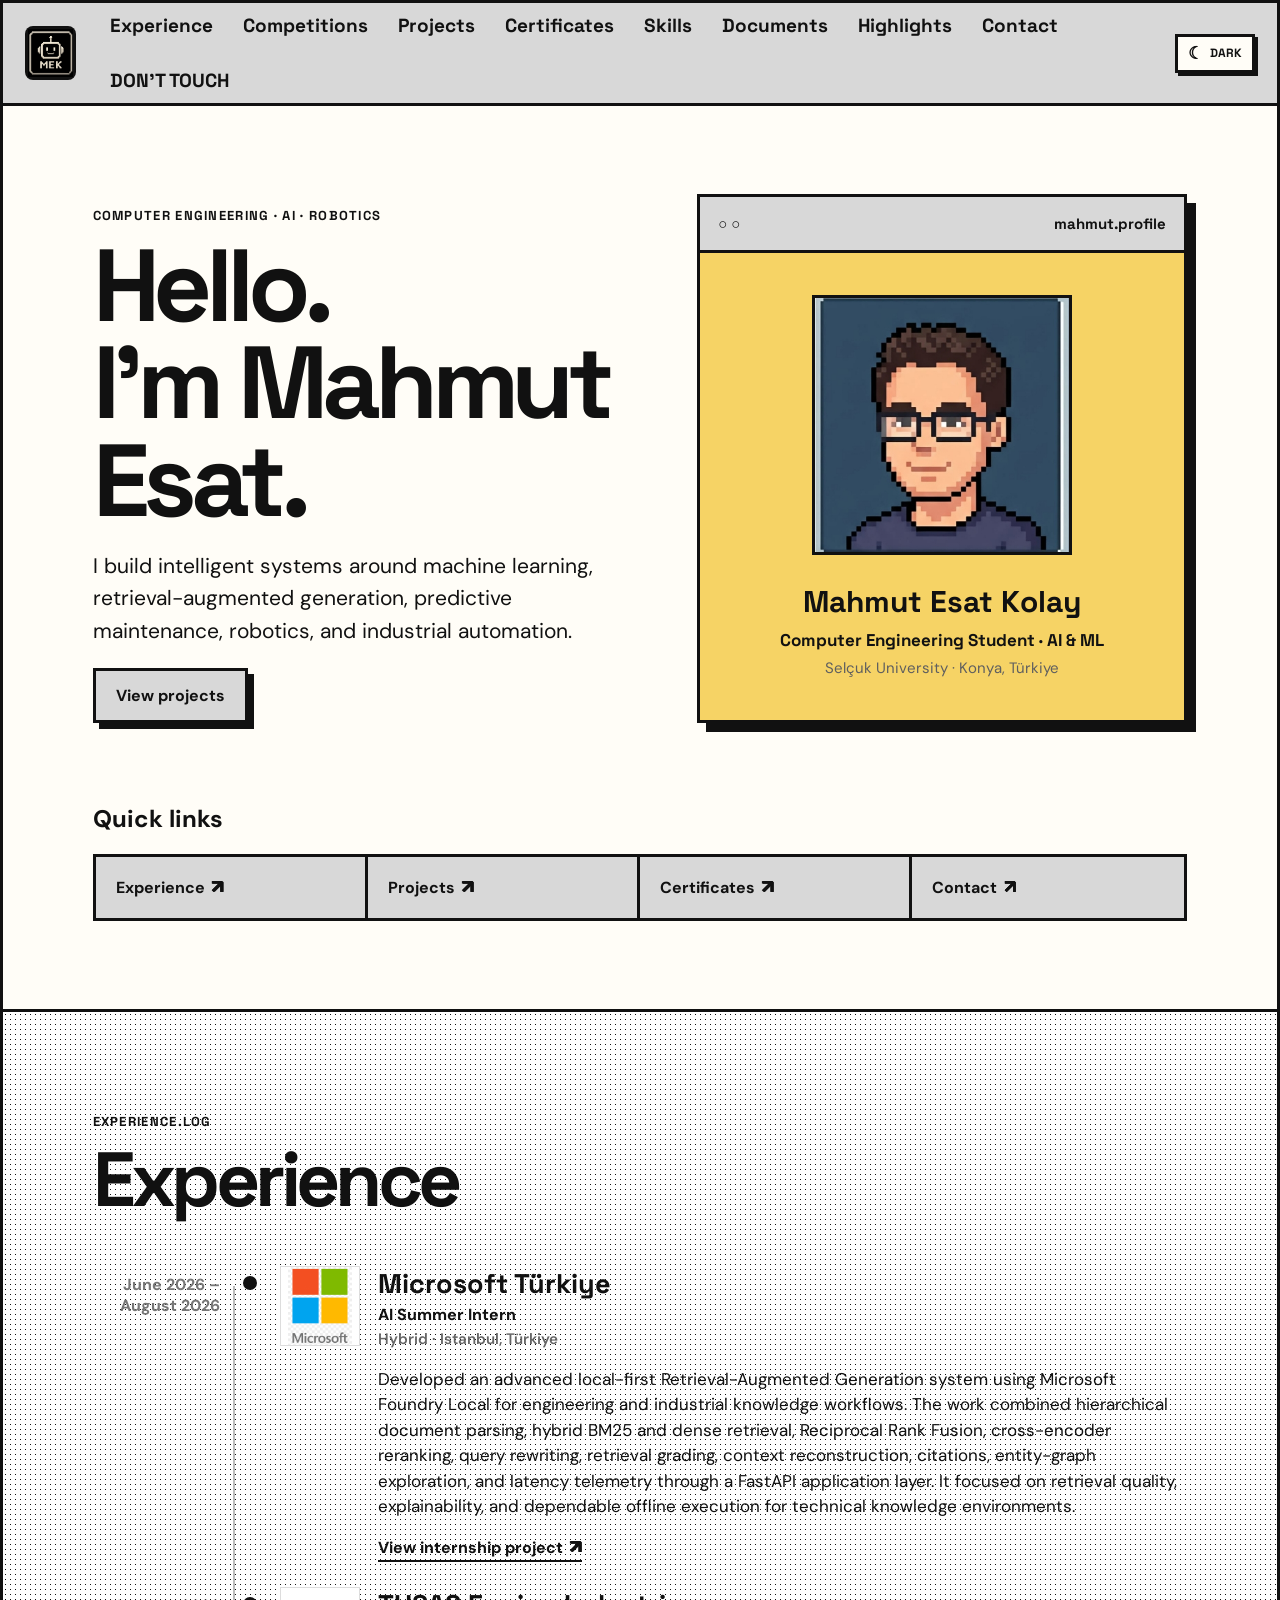
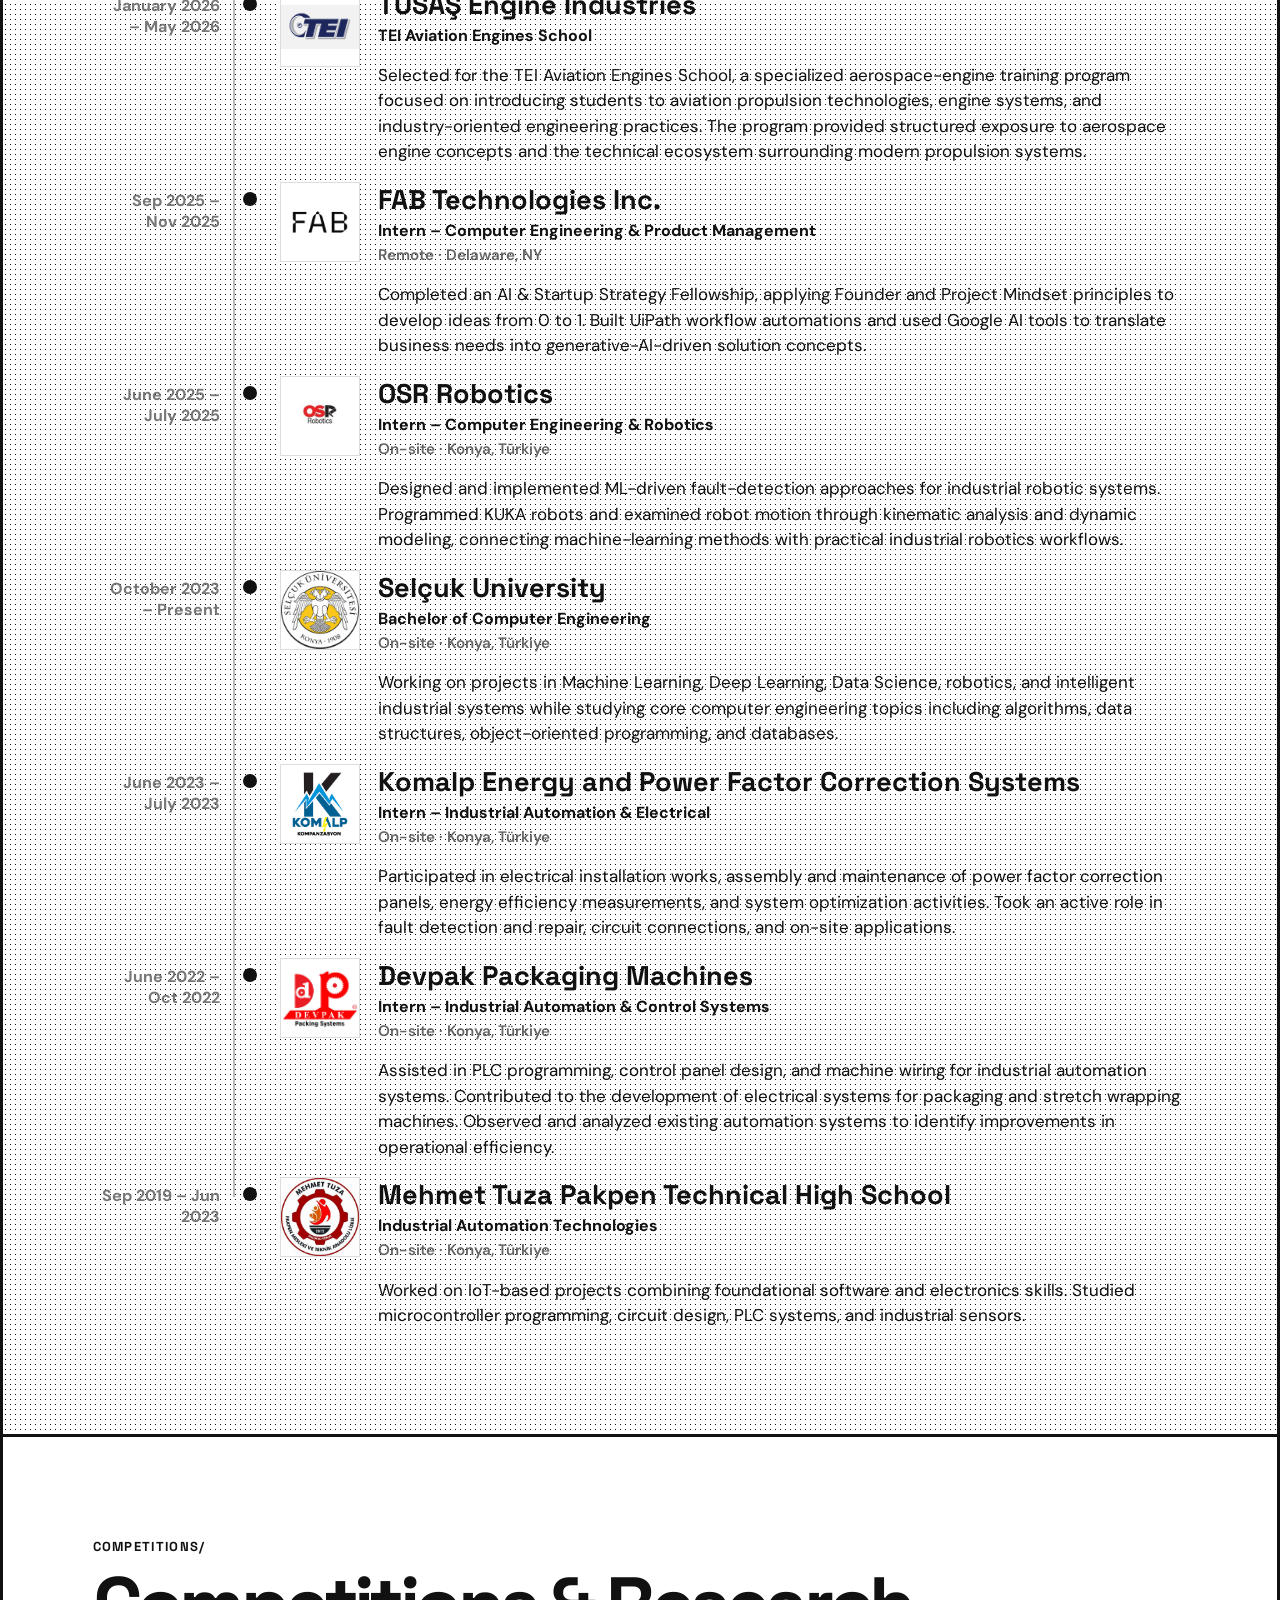
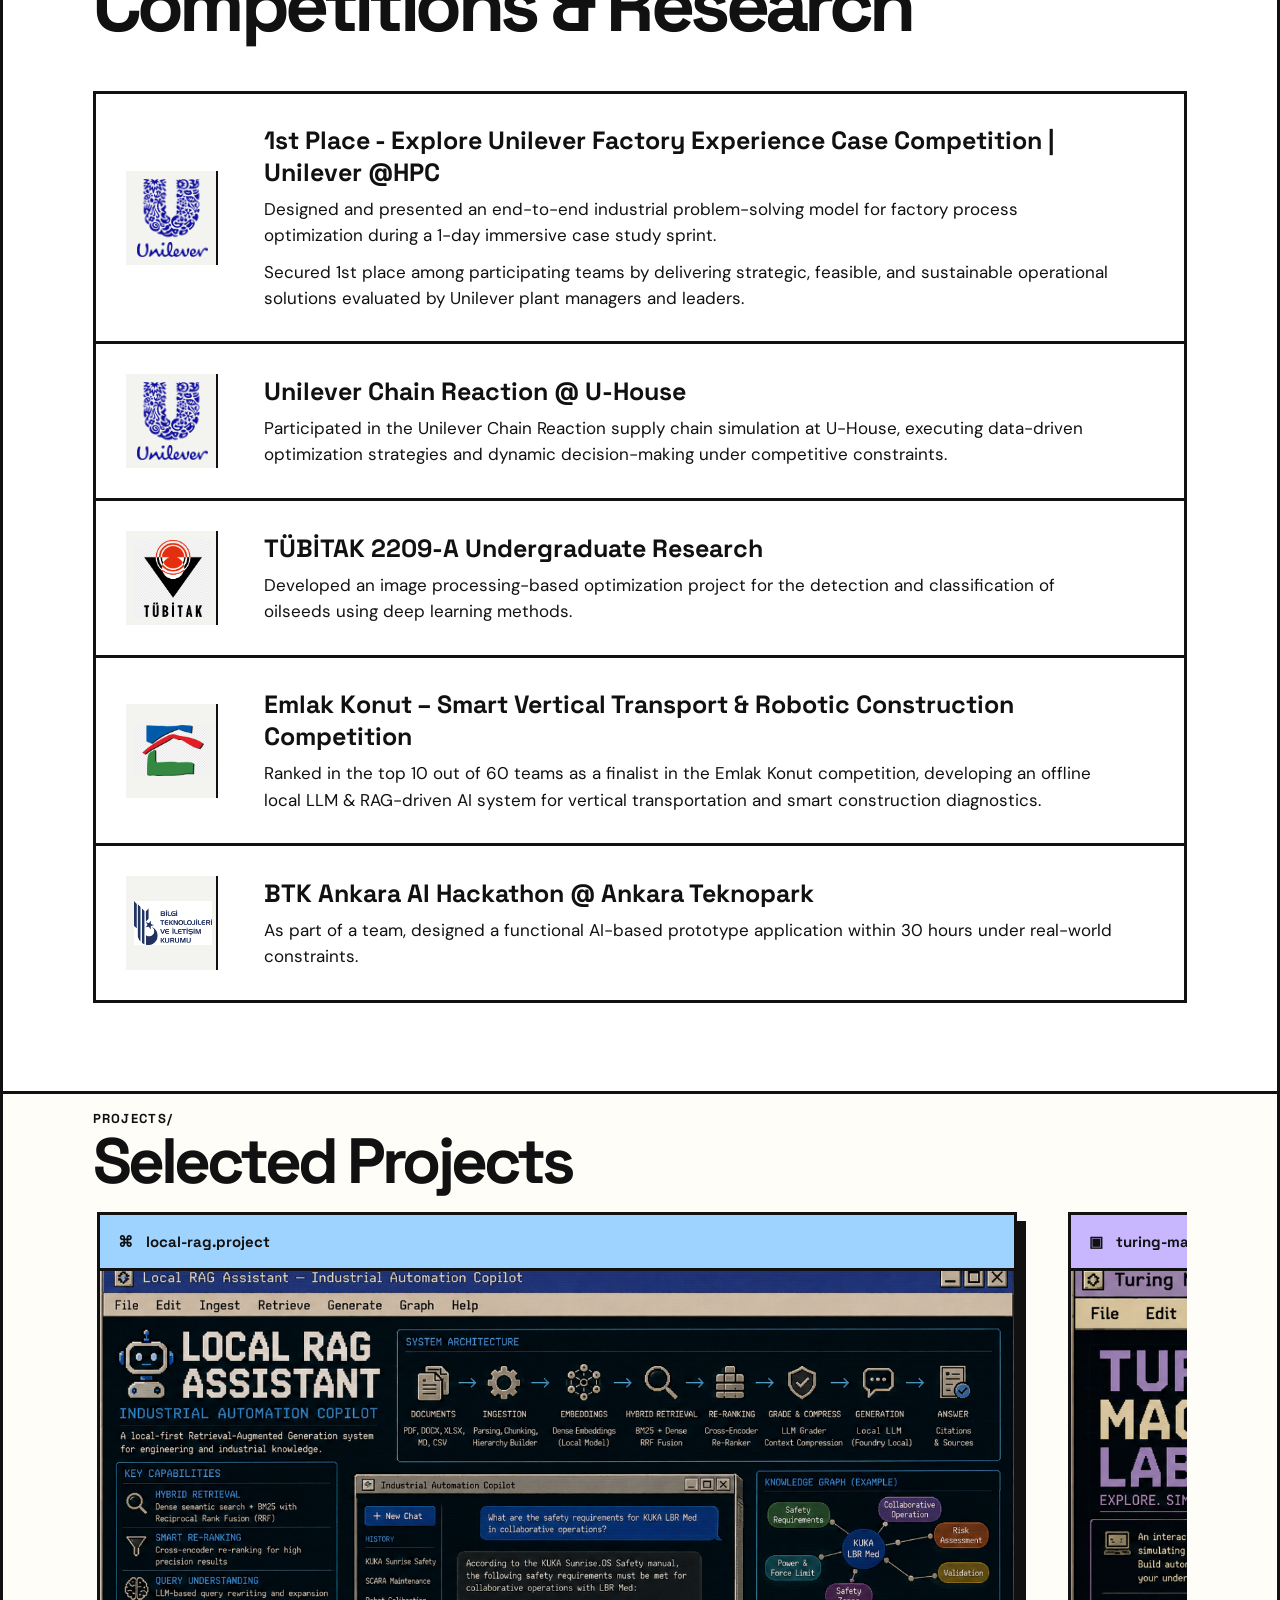
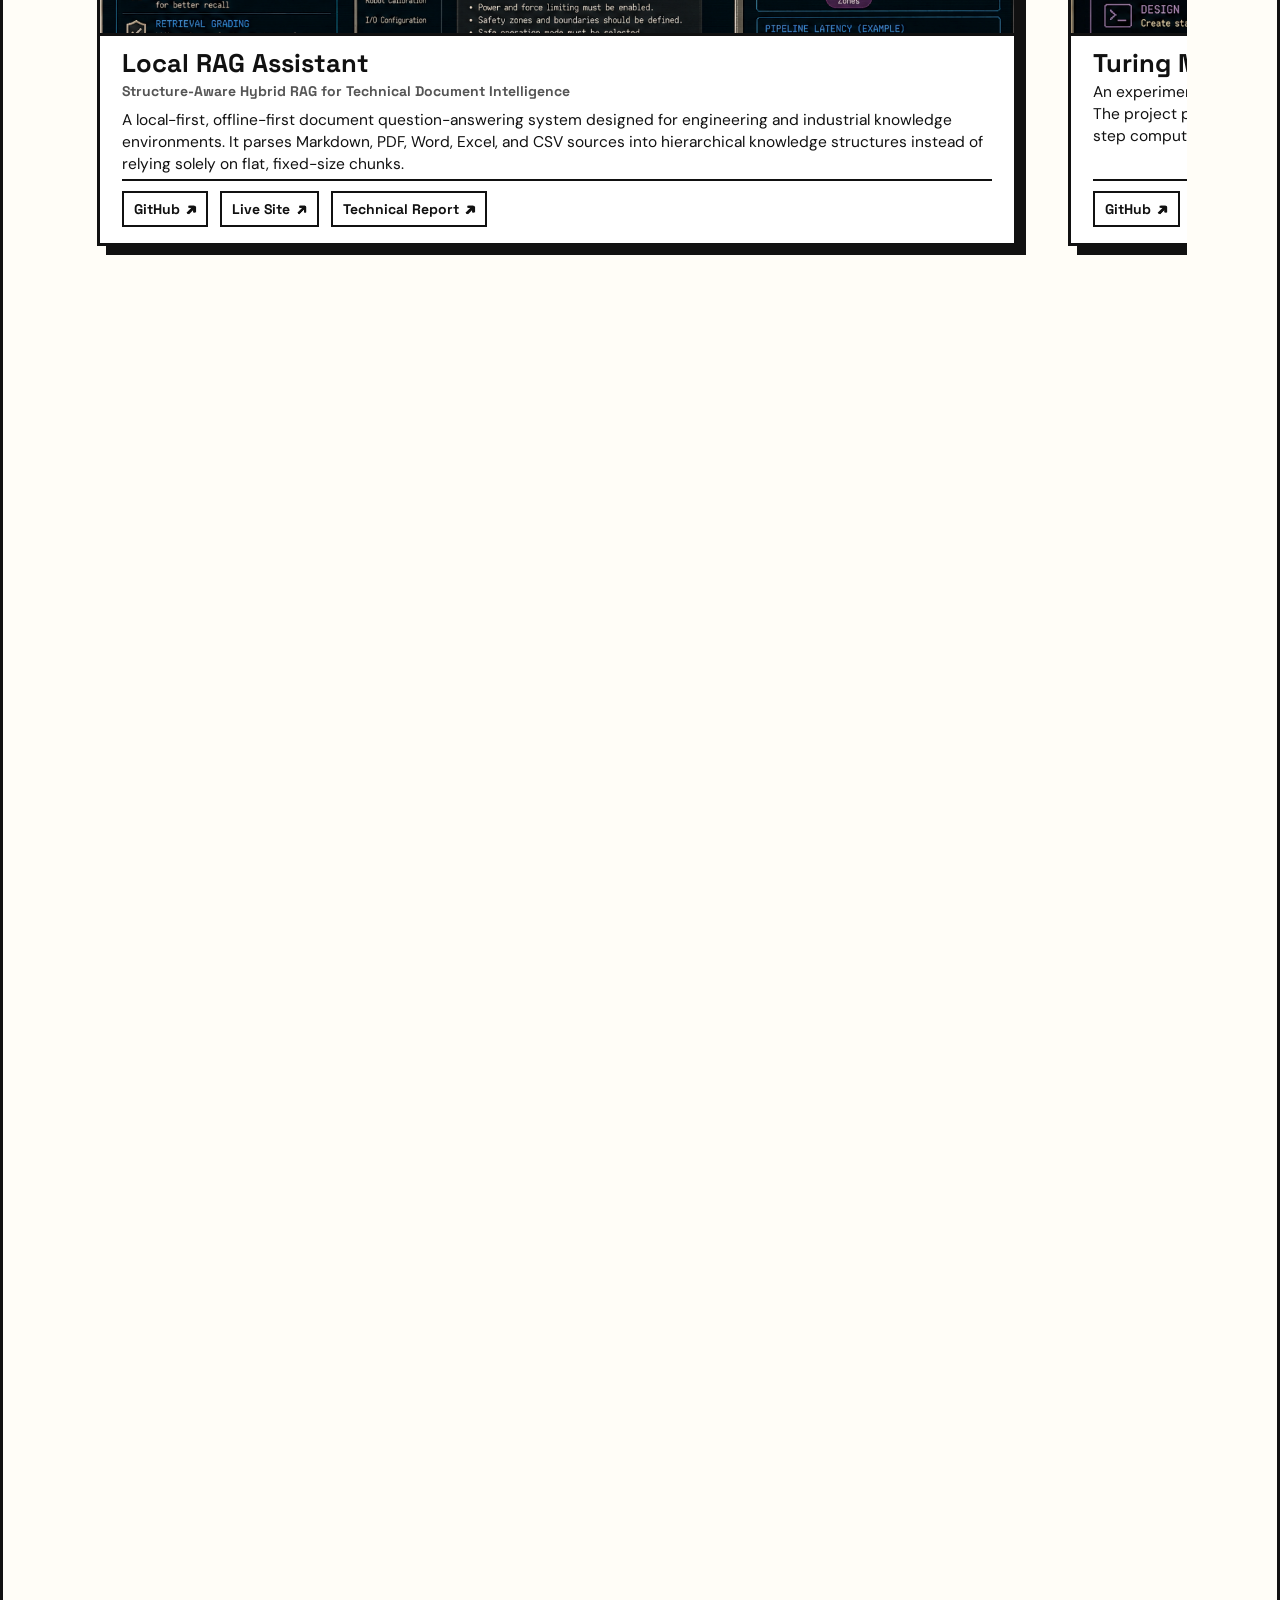
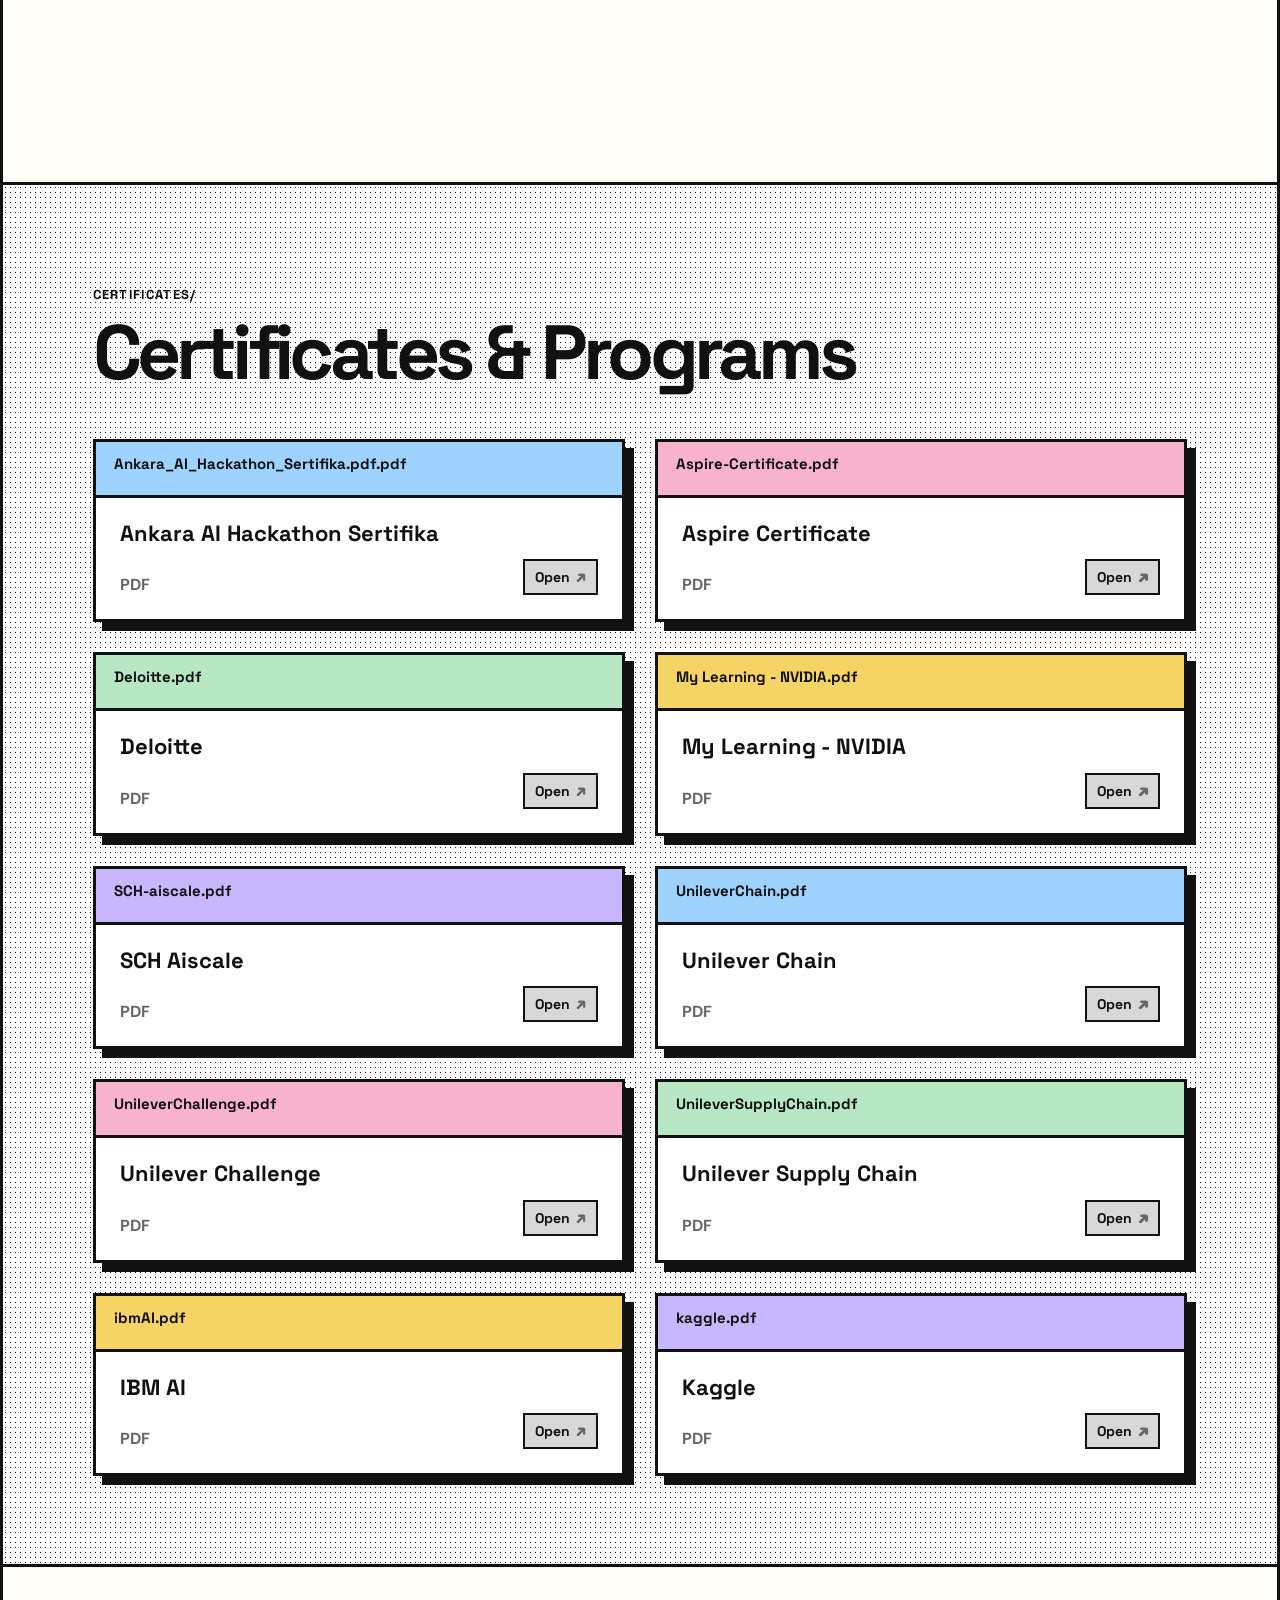
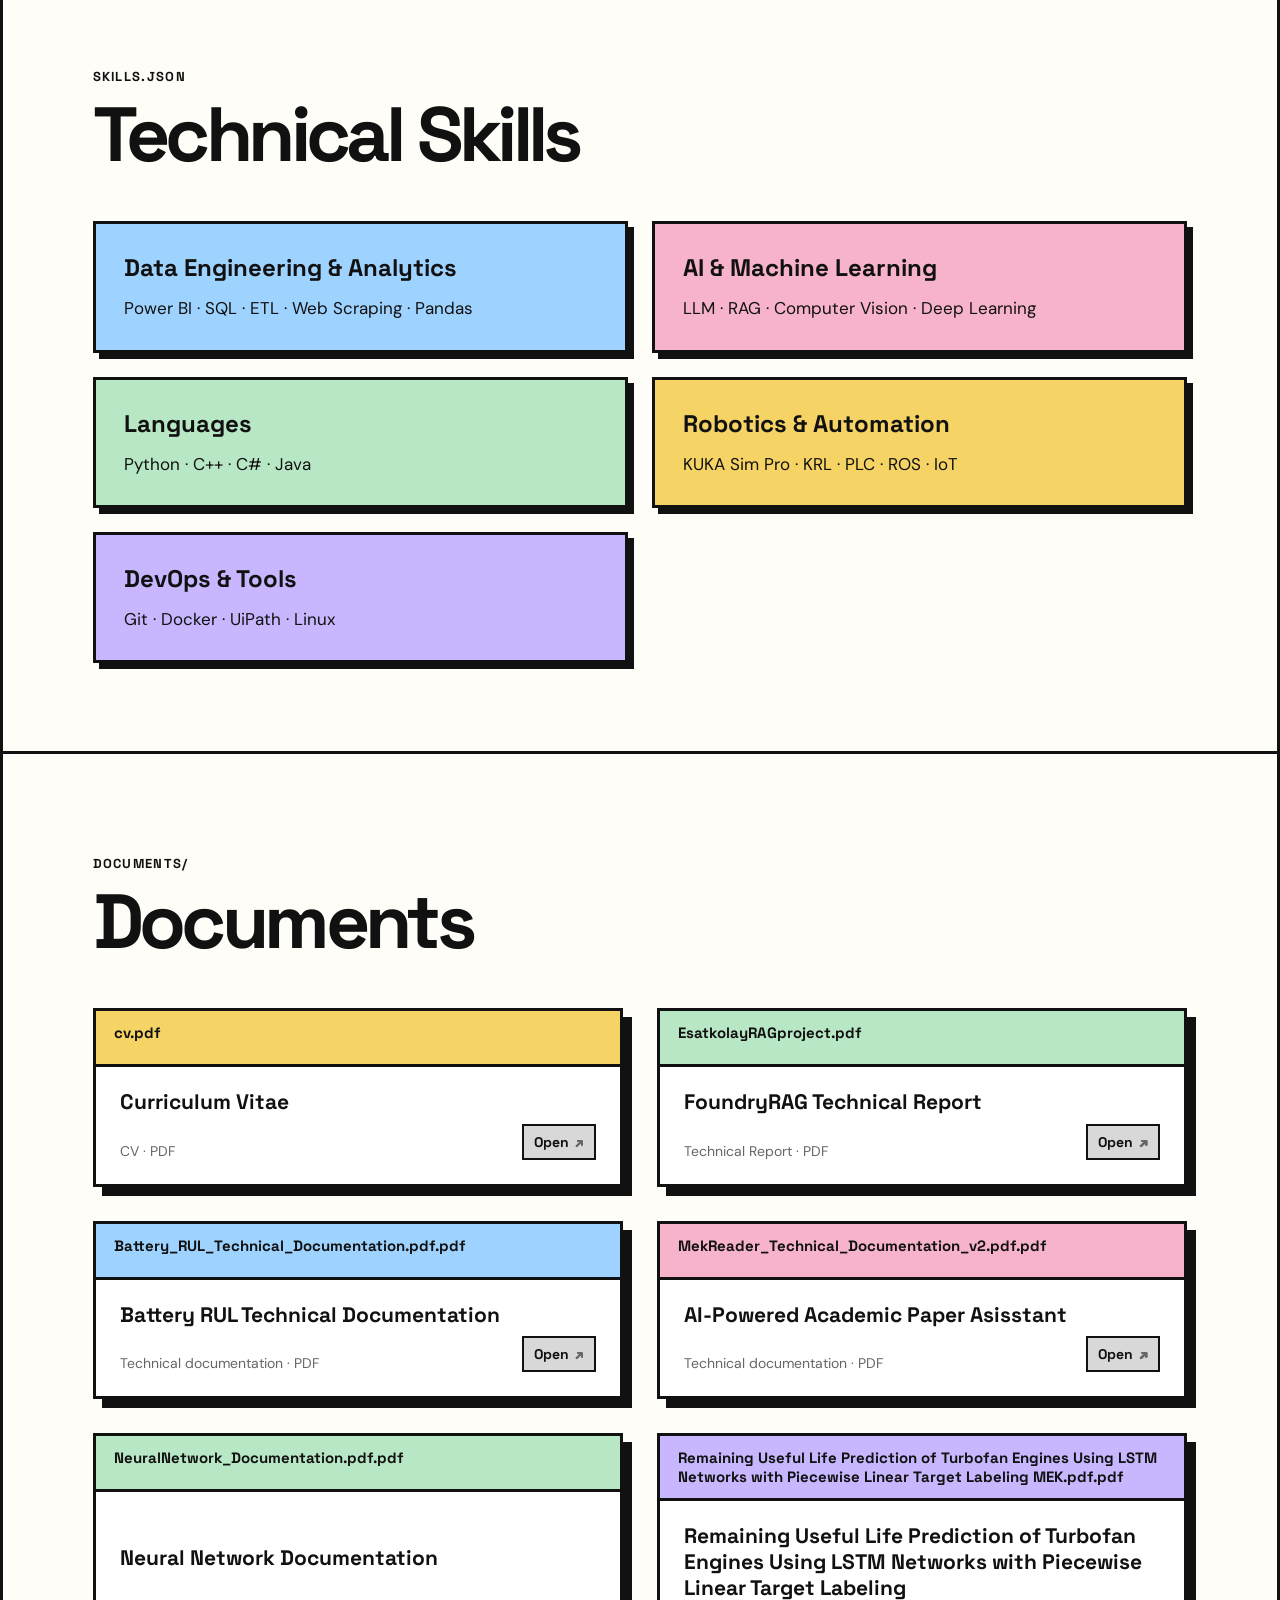
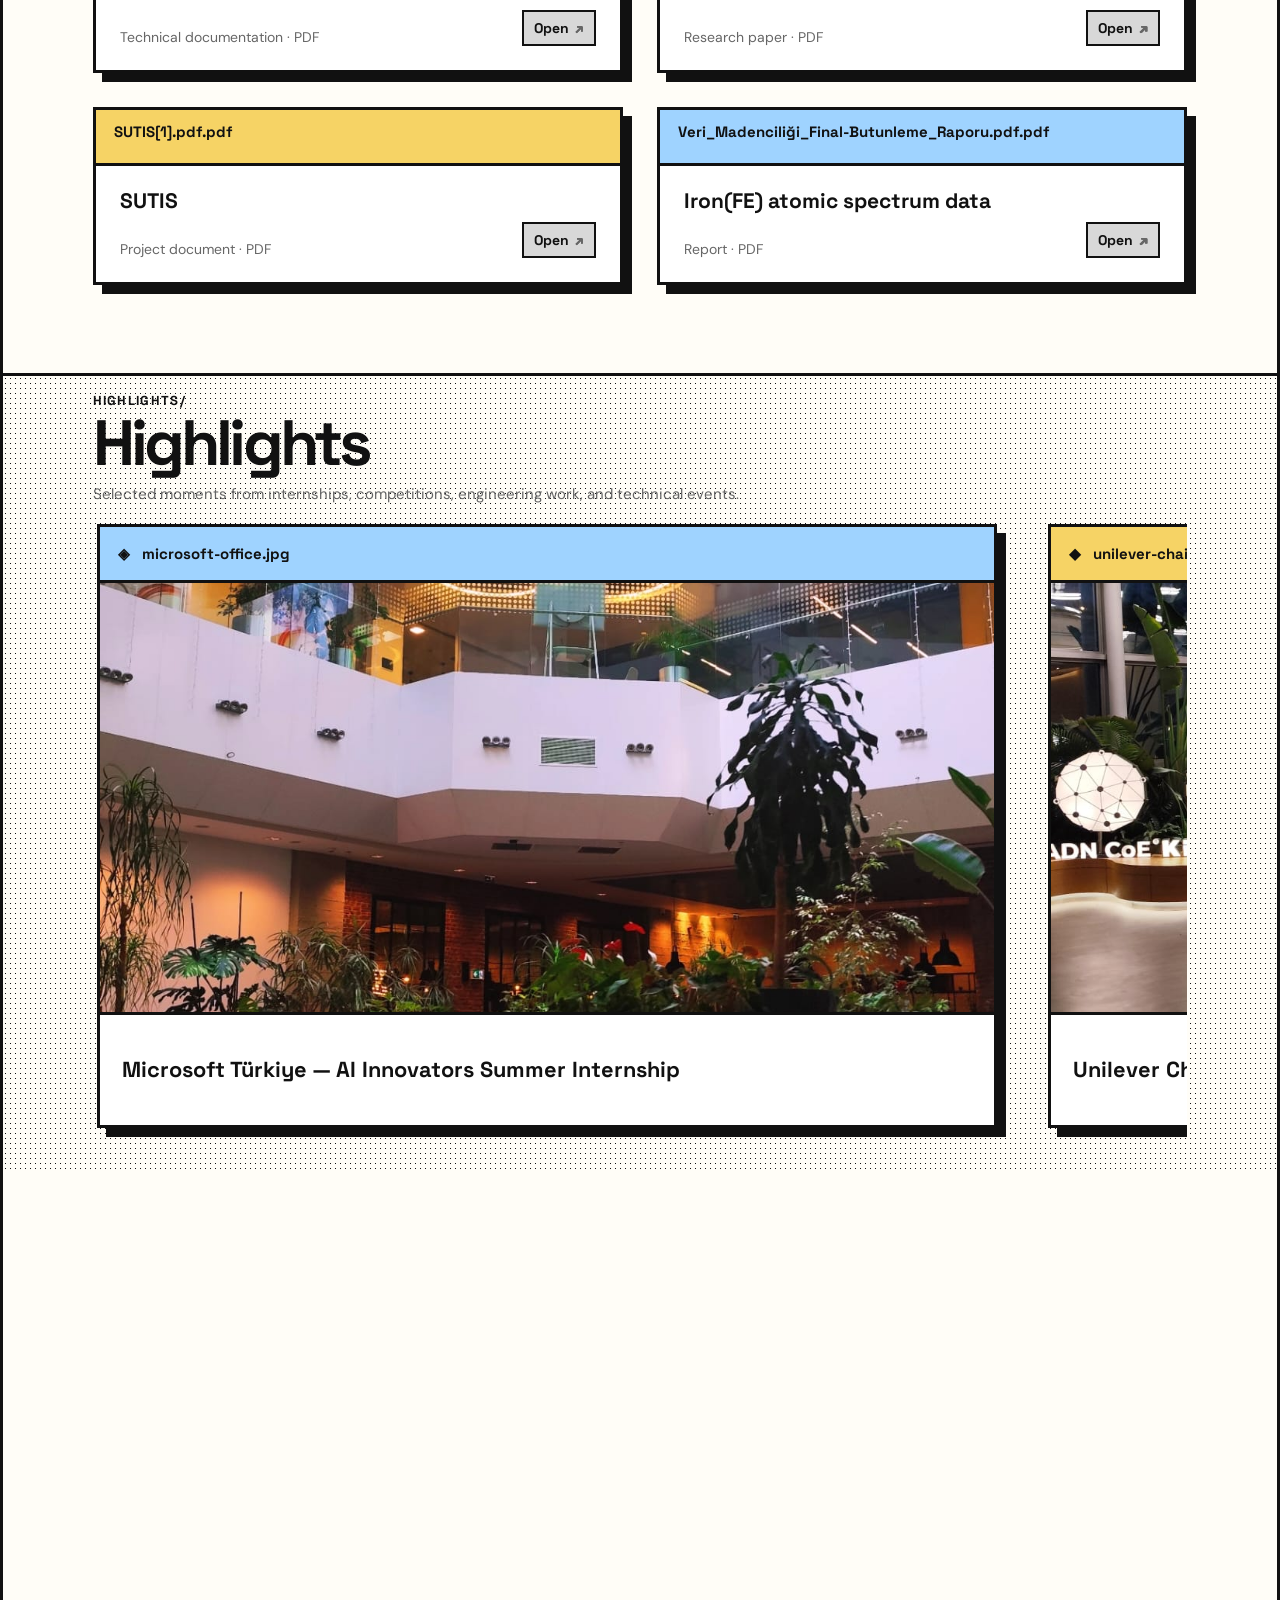
==== commit 84bd43ef: "feat(docs): update Competions details" ====
--- a/index.html
+++ b/index.html
@@ -350,7 +350,7 @@
       </article>
       <article>
         <div class="competition-logo"><img src="assets/companies/eka.png" alt="Emlak Konut"></div>
-        <div><h3>Emlak Konut – Smart Vertical Transport &amp; Robotic Construction Competition</h3><p>Ranked in the top 10 out of 60 teams as a national finalist in the Emlak Konut competition, developing an offline local LLM & RAG-driven AI system for vertical transportation and smart construction diagnostics.</p></div>
+        <div><h3>Emlak Konut – Smart Vertical Transport &amp; Robotic Construction Competition</h3><p>Ranked in the top 10 out of 60 teams as a finalist in the Emlak Konut competition, developing an offline local LLM & RAG-driven AI system for vertical transportation and smart construction diagnostics.</p></div>
       </article>
       <article>
         <div class="competition-logo"><img src="assets/companies/btk.png" alt="BTK"></div>
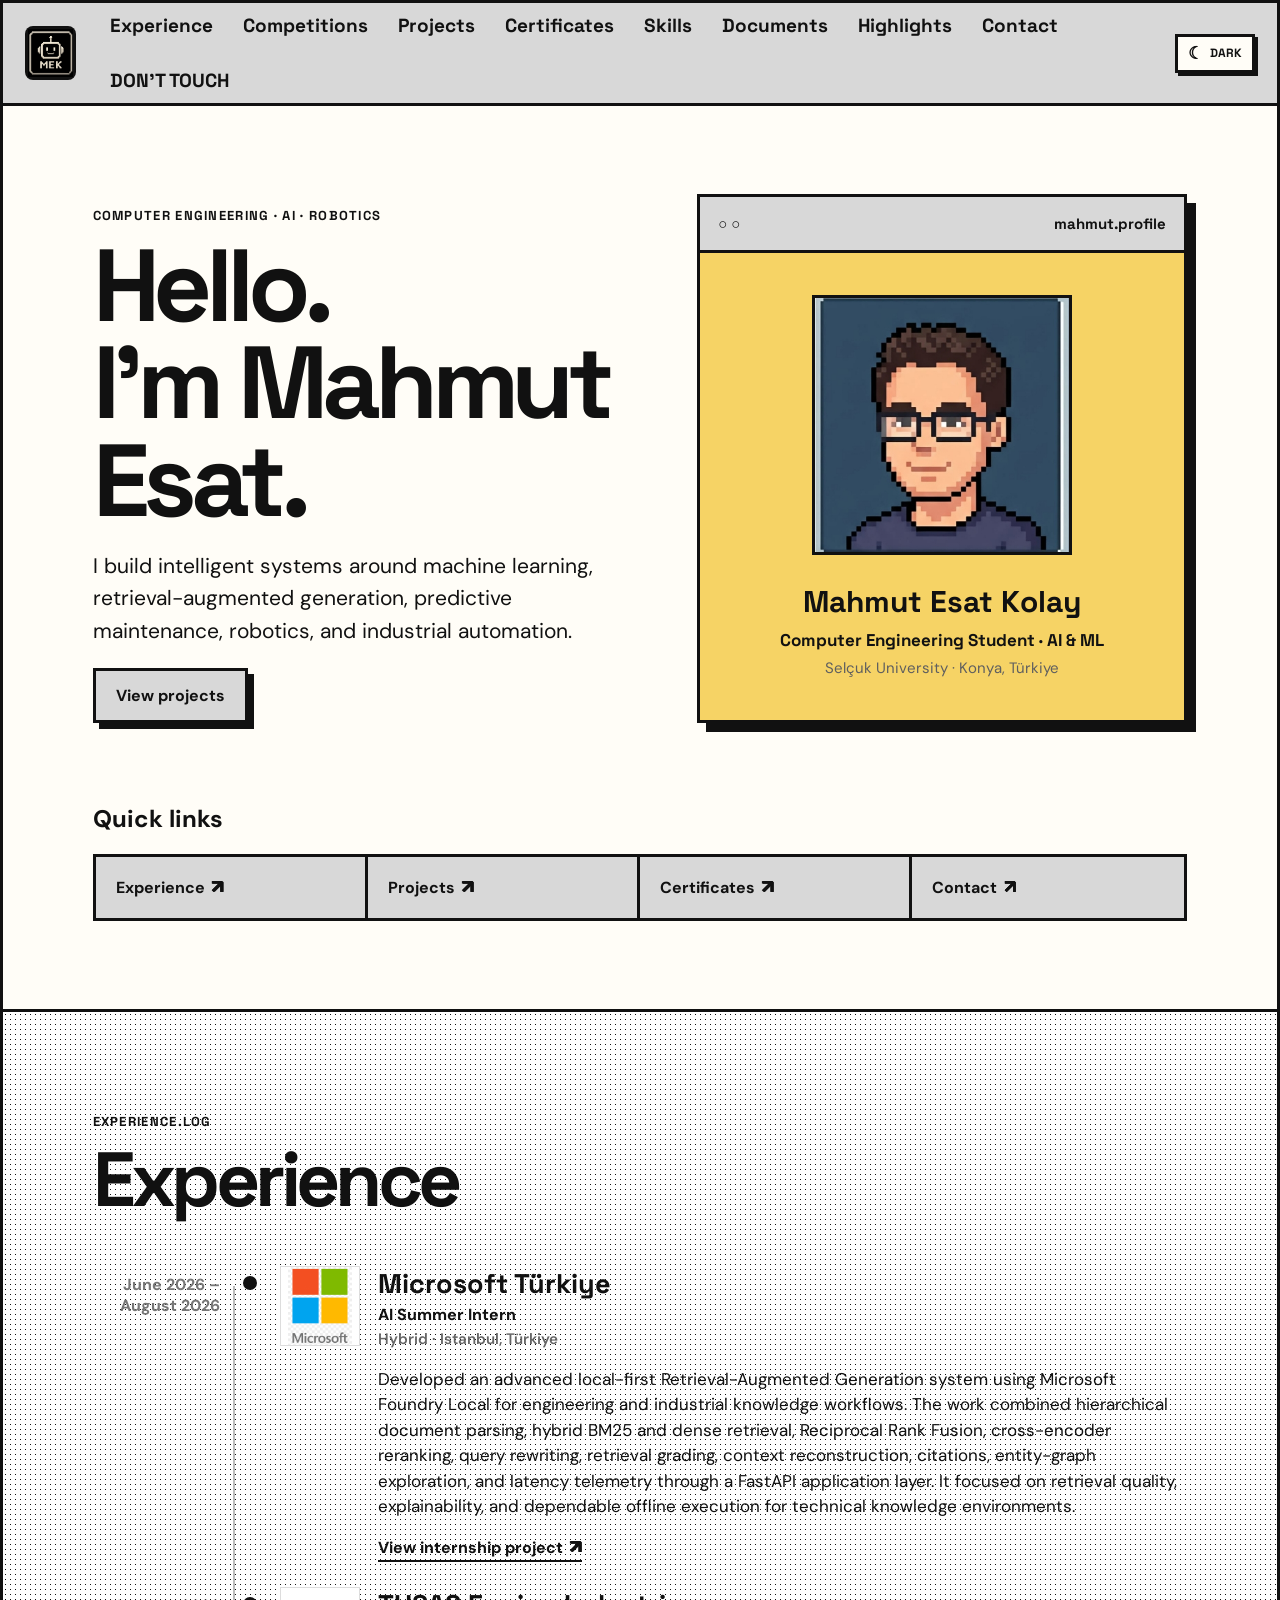
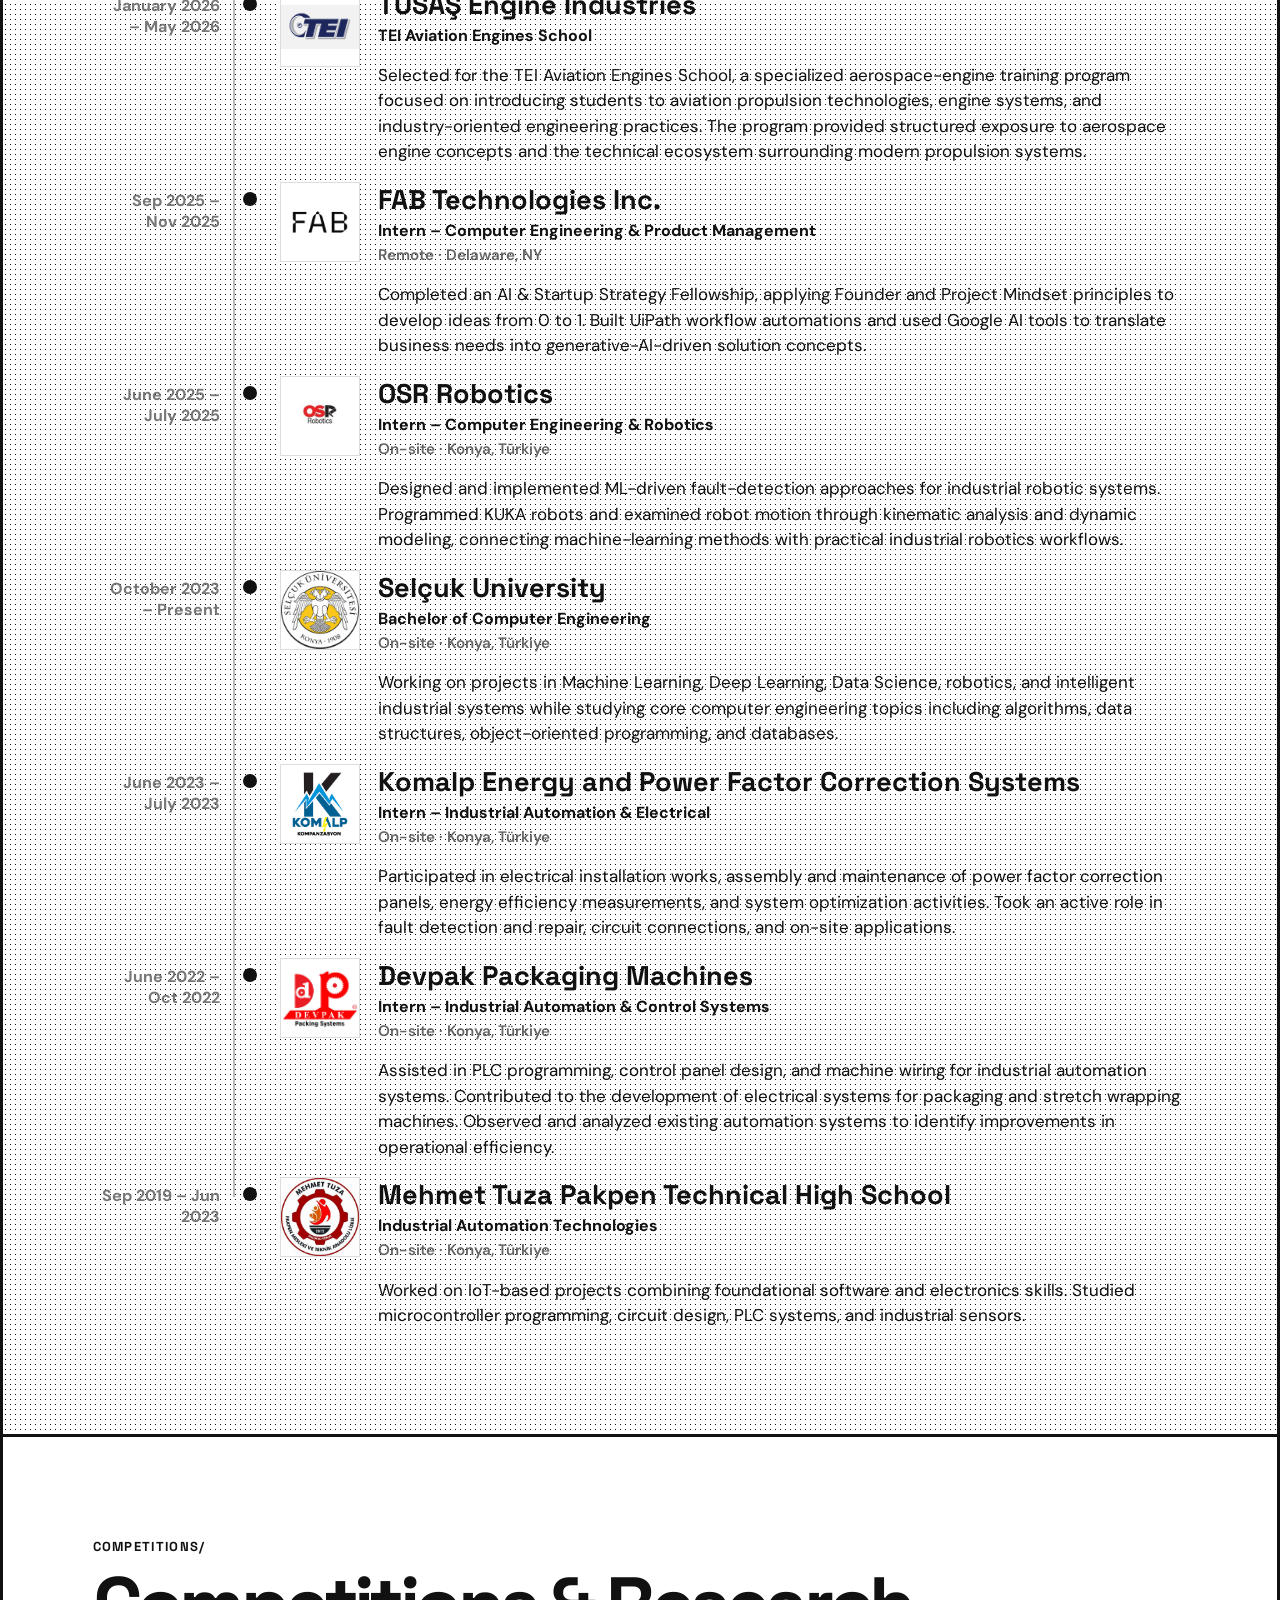
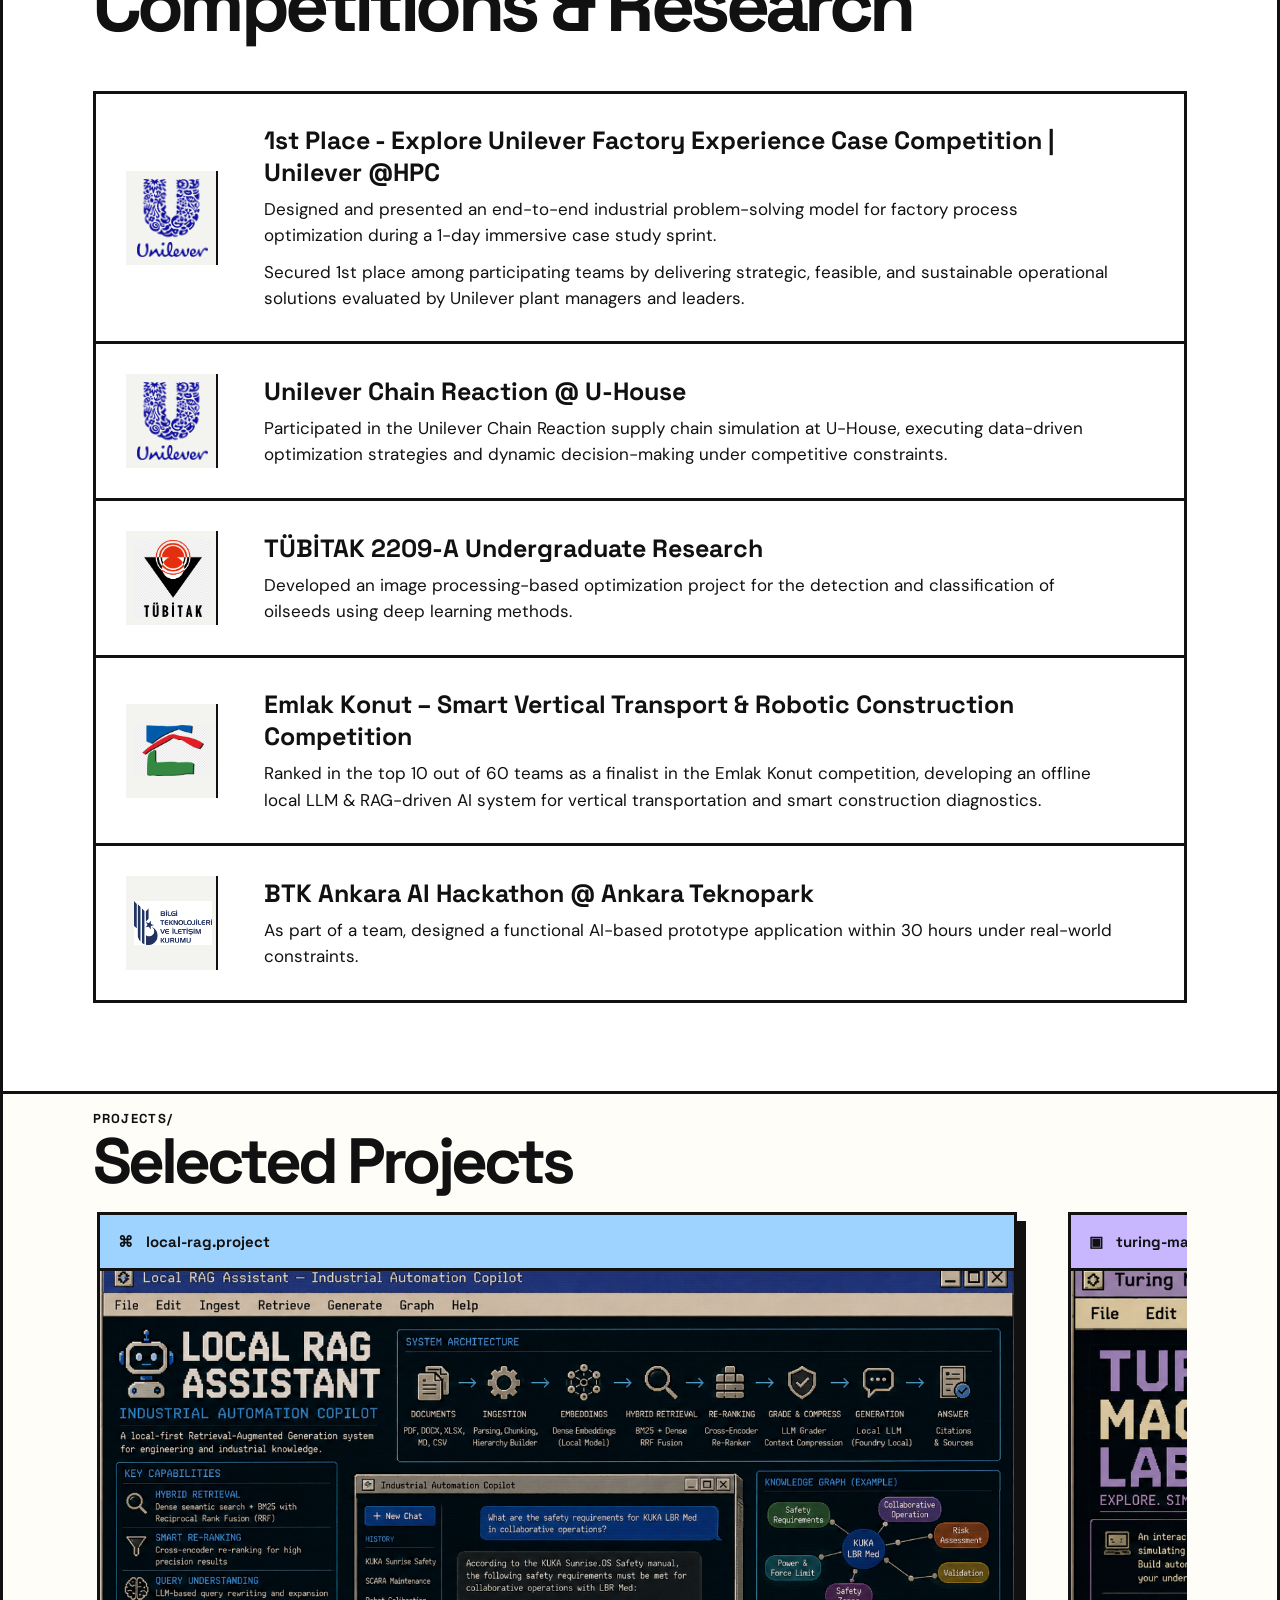
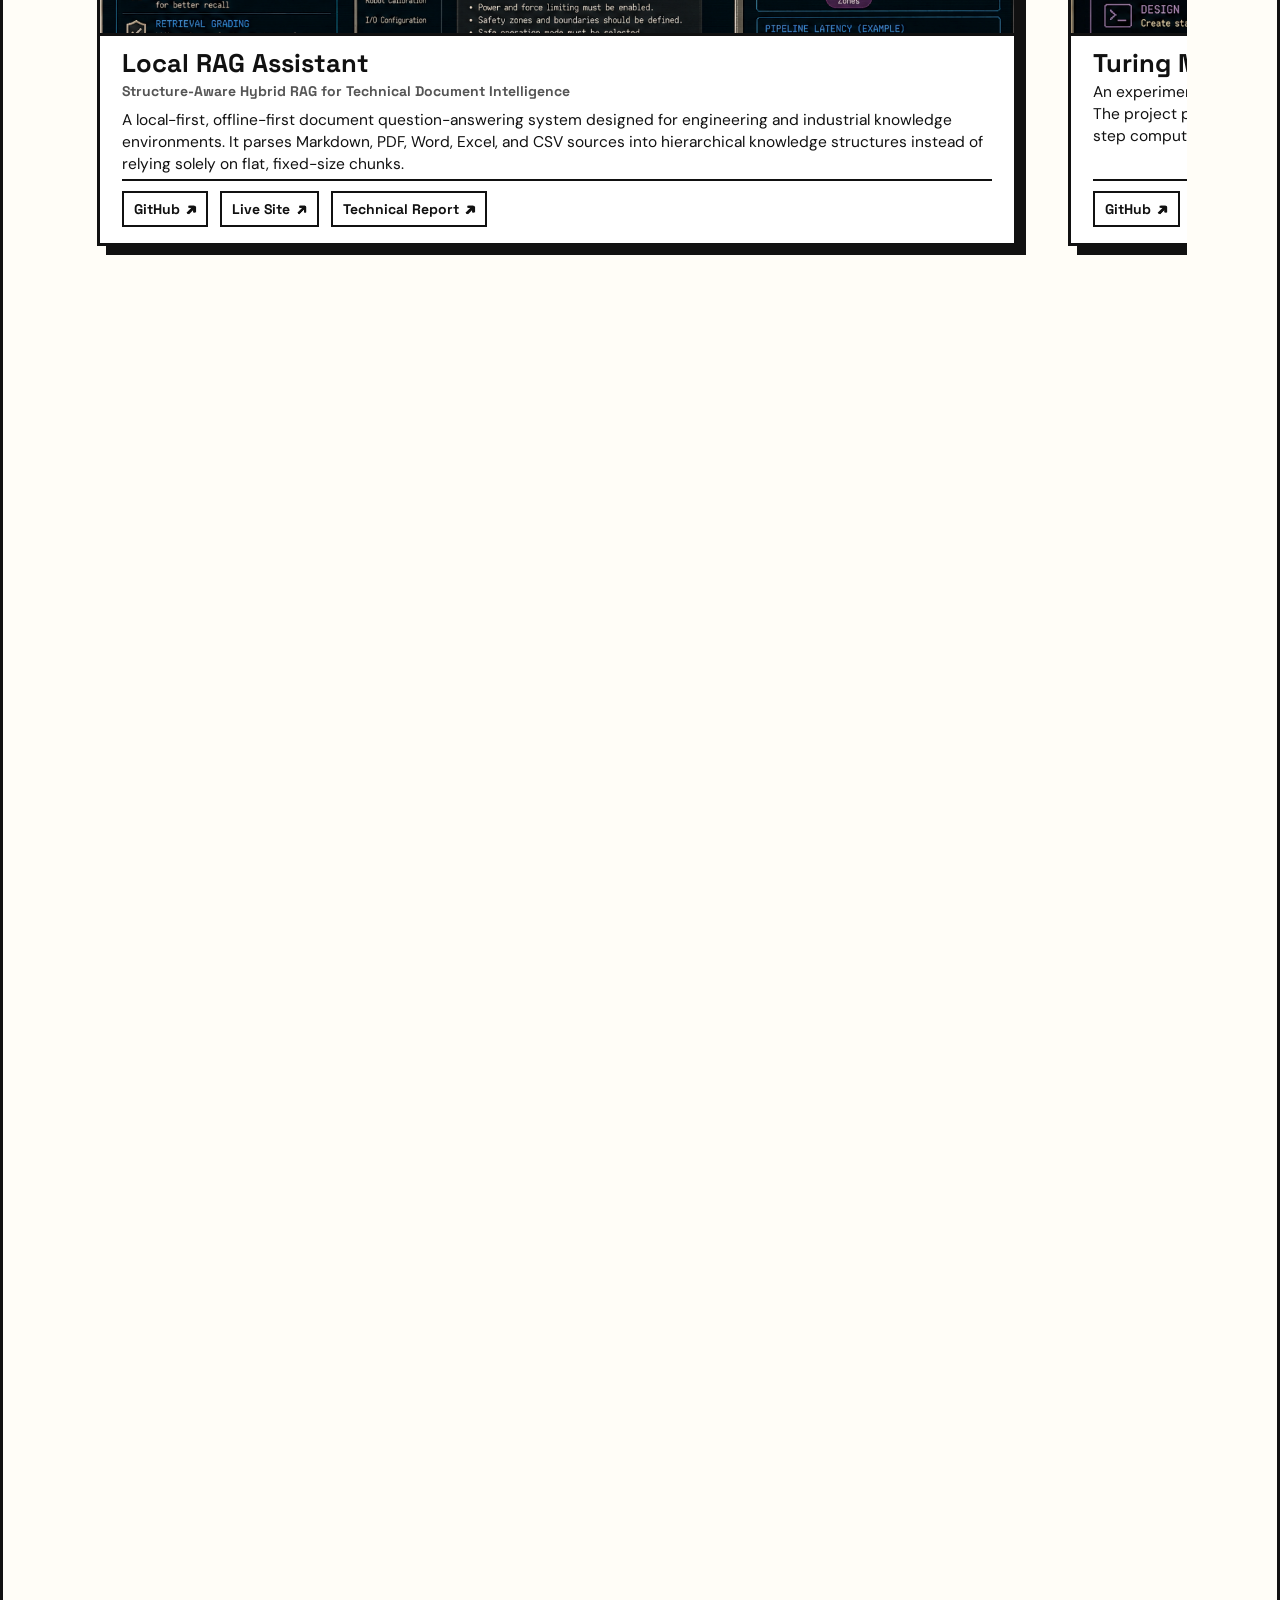
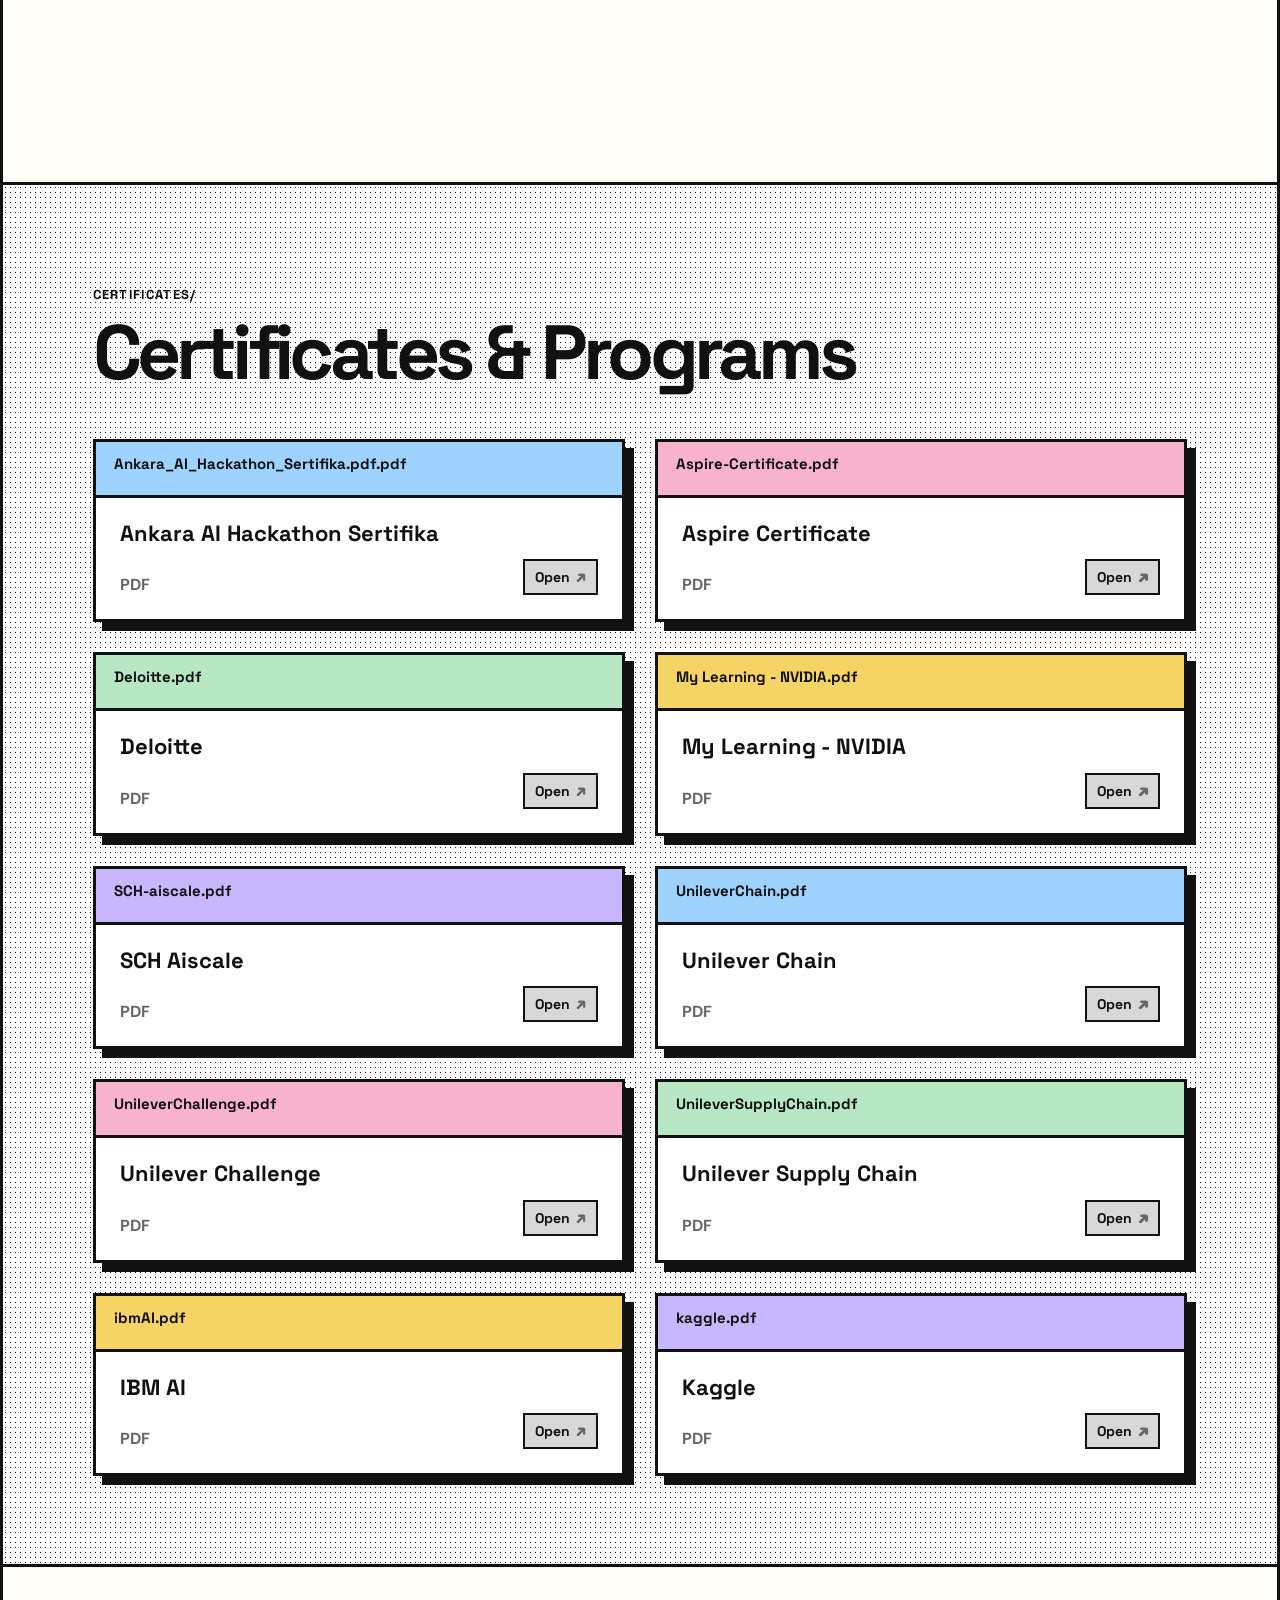
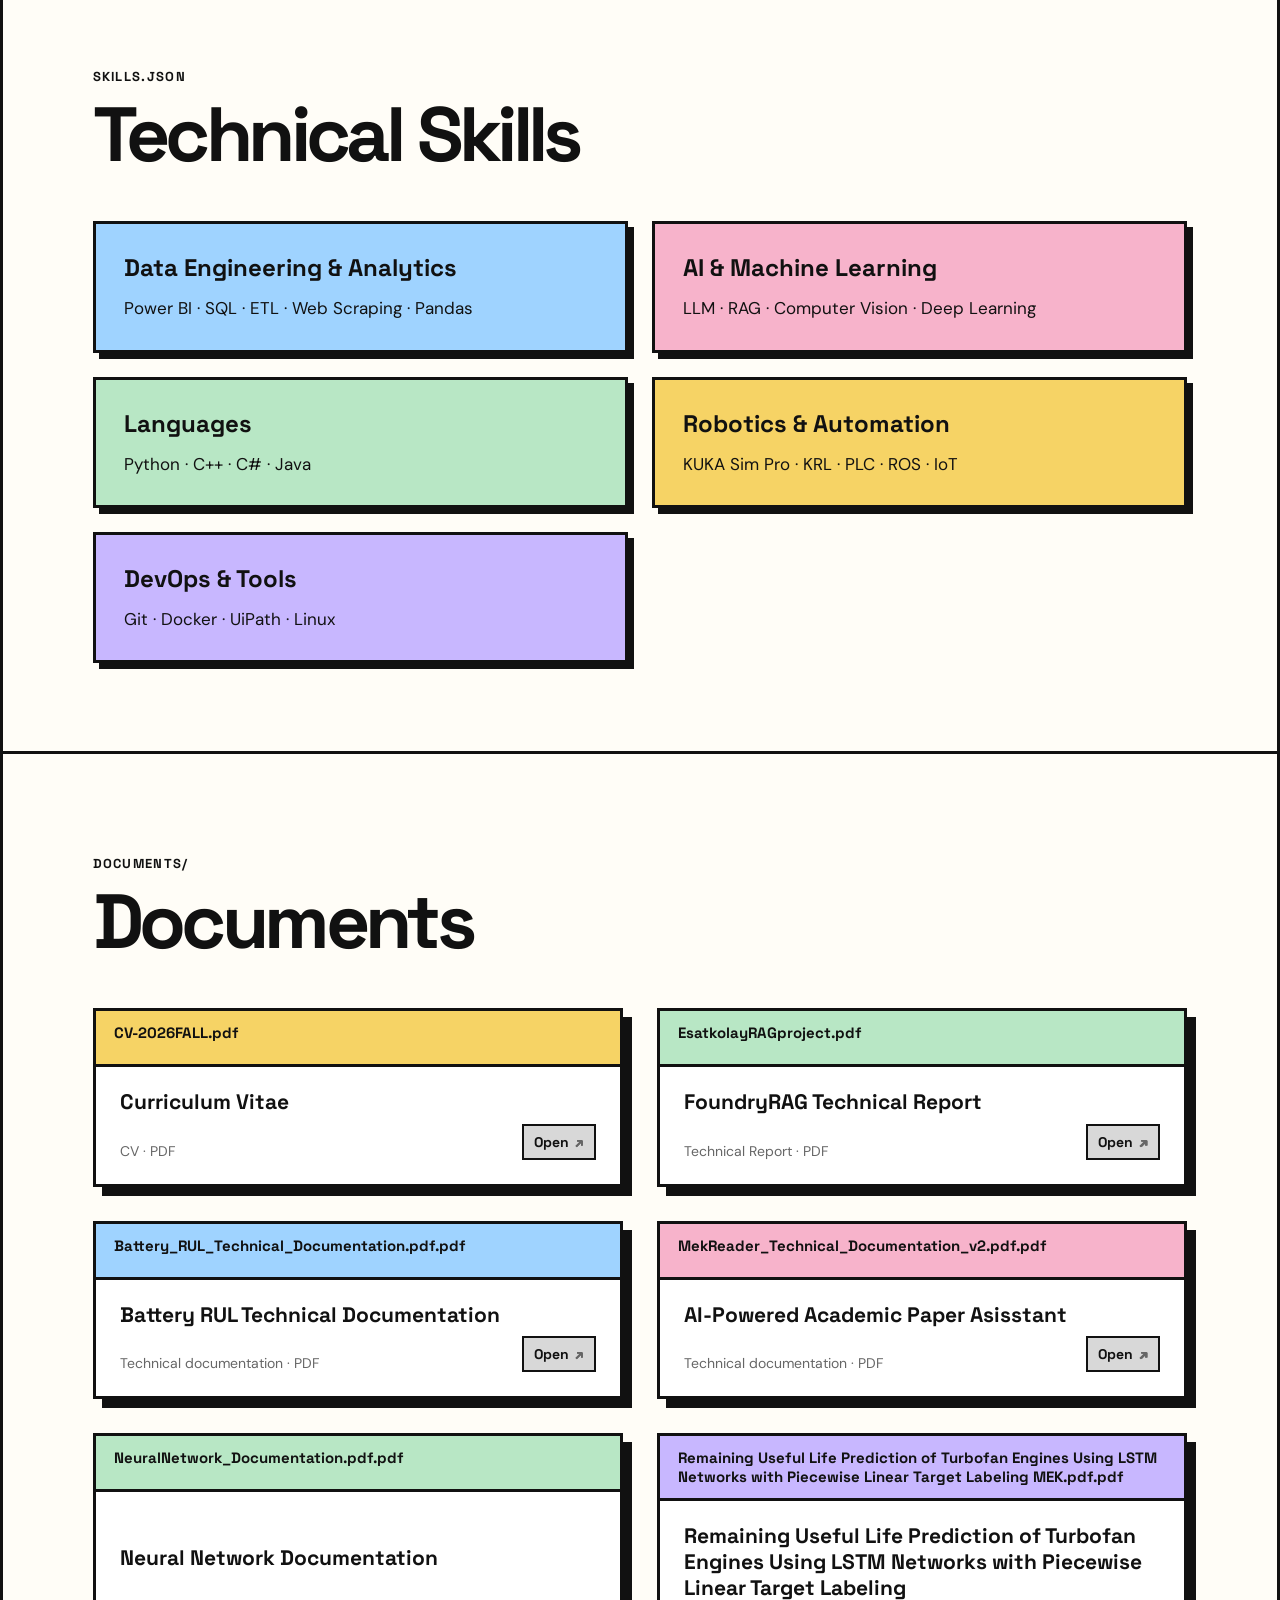
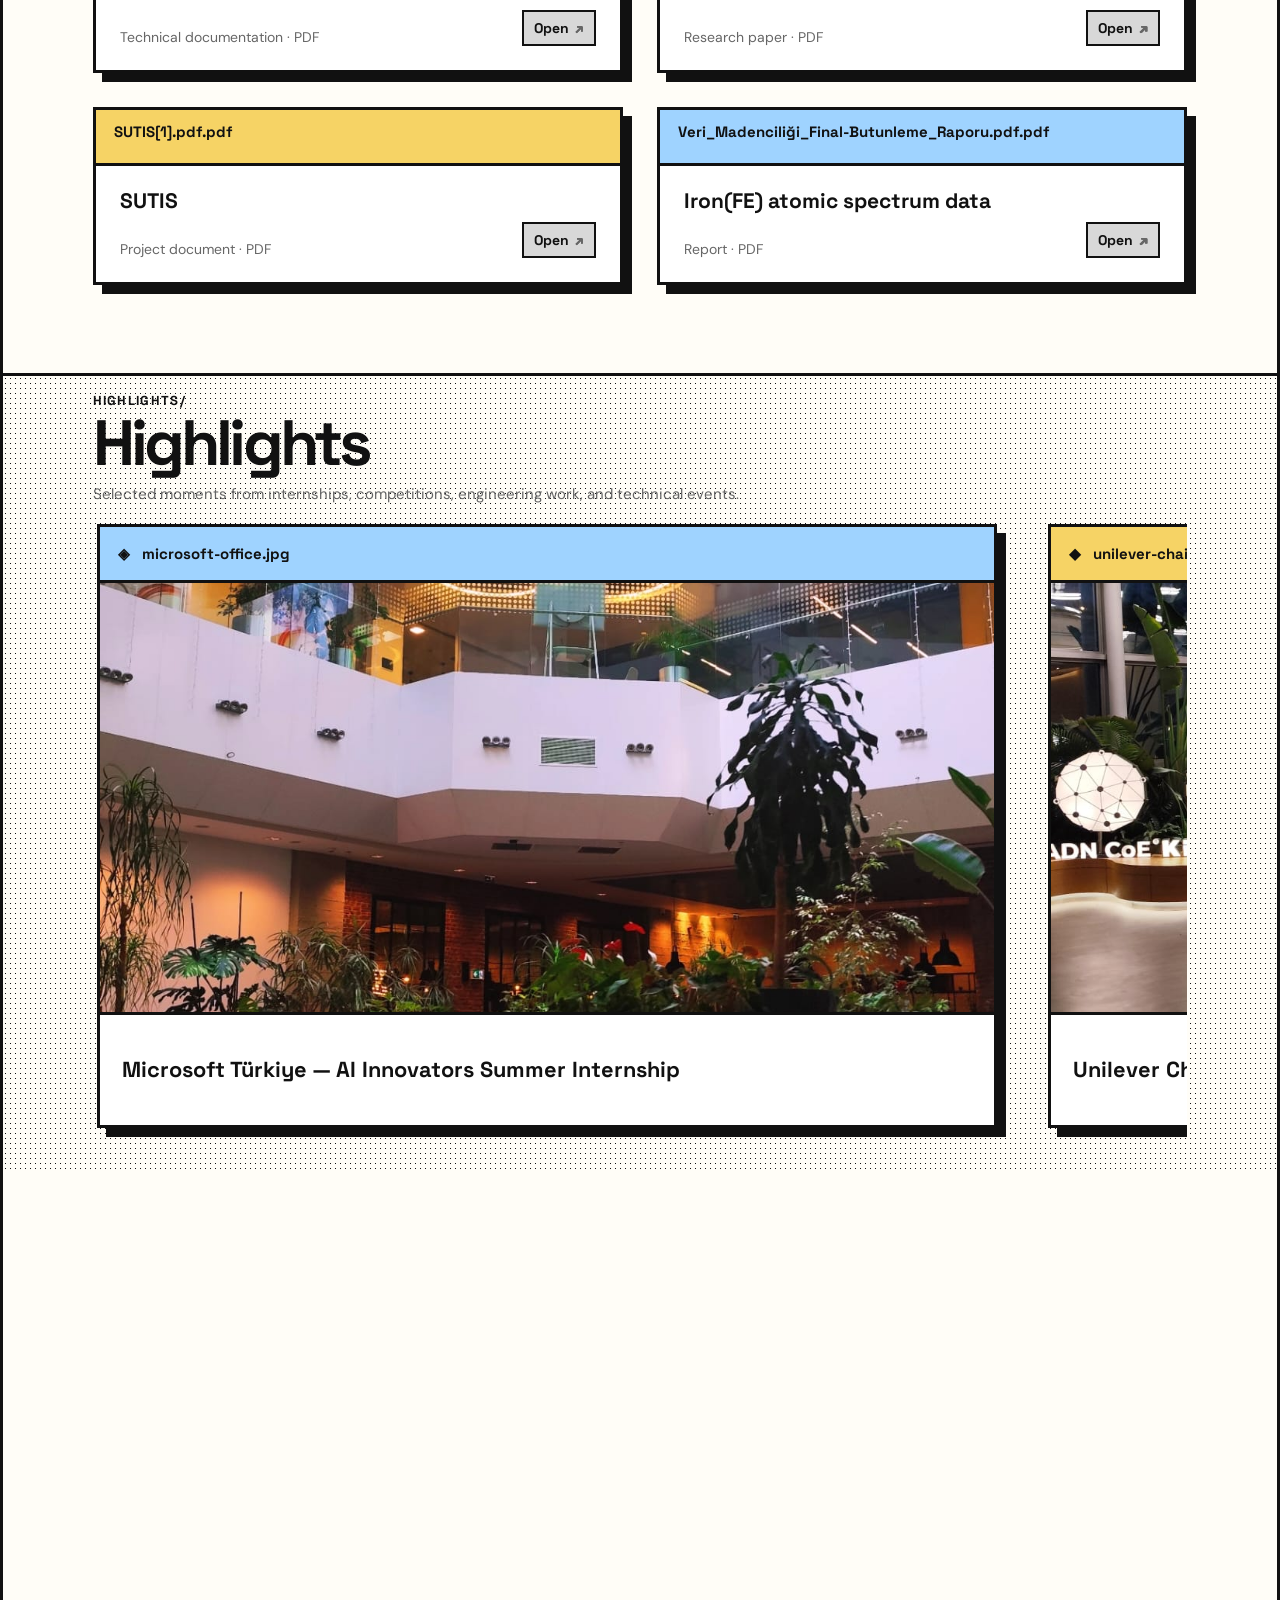
==== commit 445c3c51: "Update CV" ====
--- a/index.html
+++ b/index.html
@@ -577,7 +577,7 @@
 
     <div class="documents-grid">
       <article class="window doc doc-card">
-        <div class="windowbar doc-yellow"><b>cv.pdf</b></div>
+        <div class="windowbar doc-yellow"><b>CV-2026FALL.pdf</b></div>
         <div class="doc-body"><p>Curriculum Vitae</p><span>CV · PDF</span><a href="viewer.html?file=assets%2Fdocuments%2Fcv.pdf&amp;title=Curriculum%20Vitae">Open <span class="external-arrow">↗</span></a></div>
       </article>
 
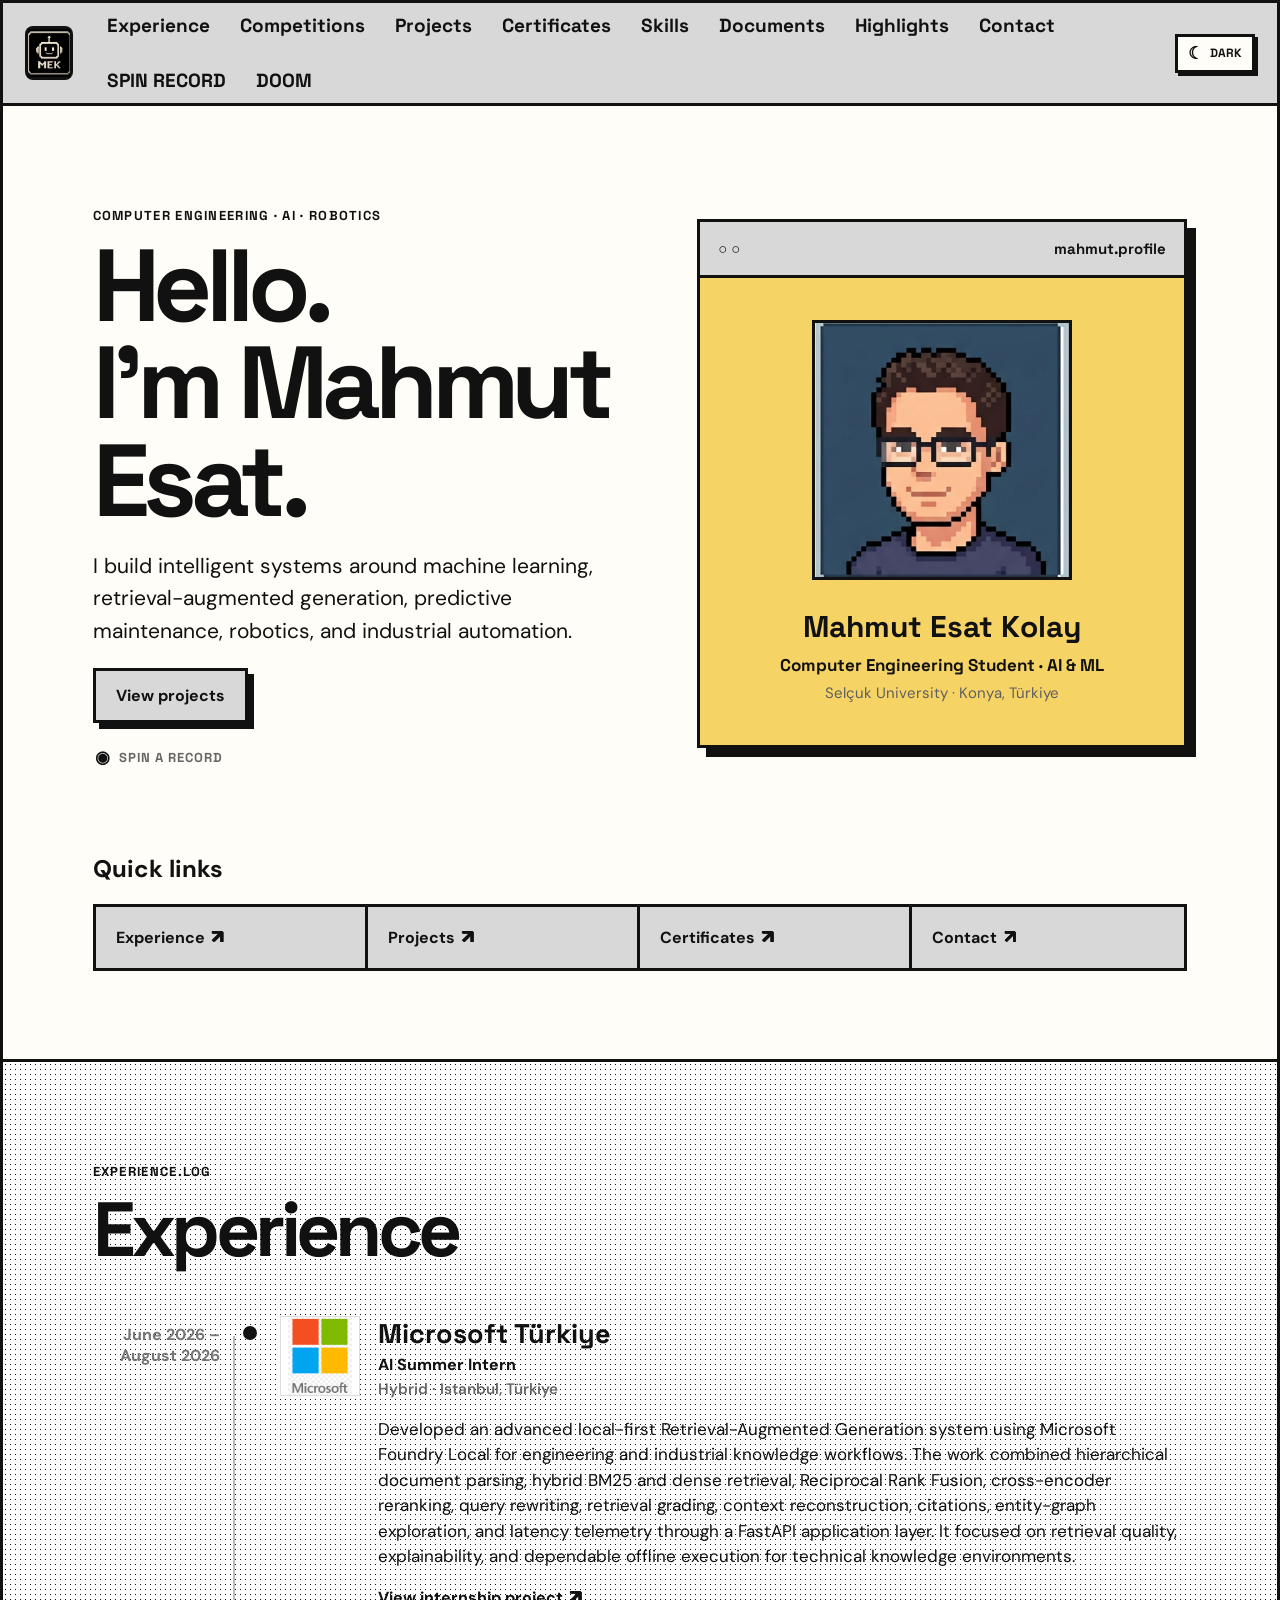
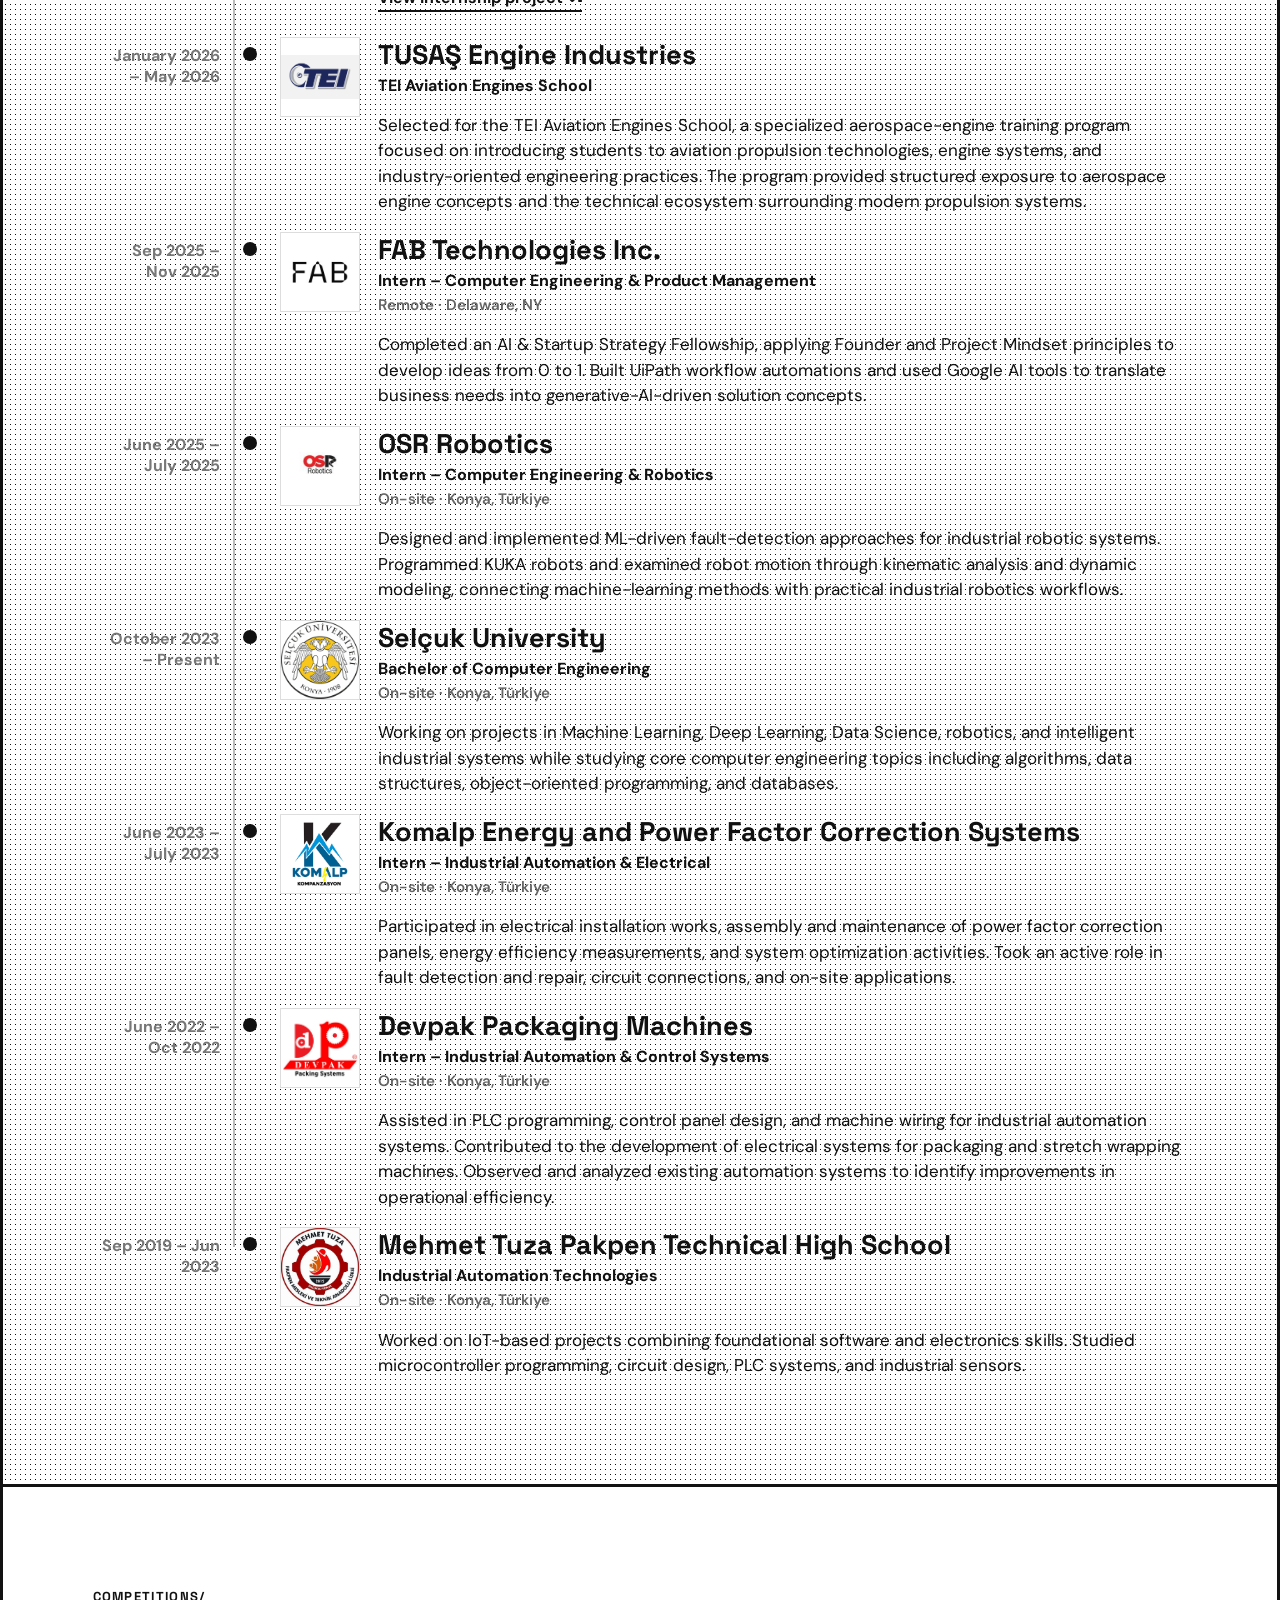
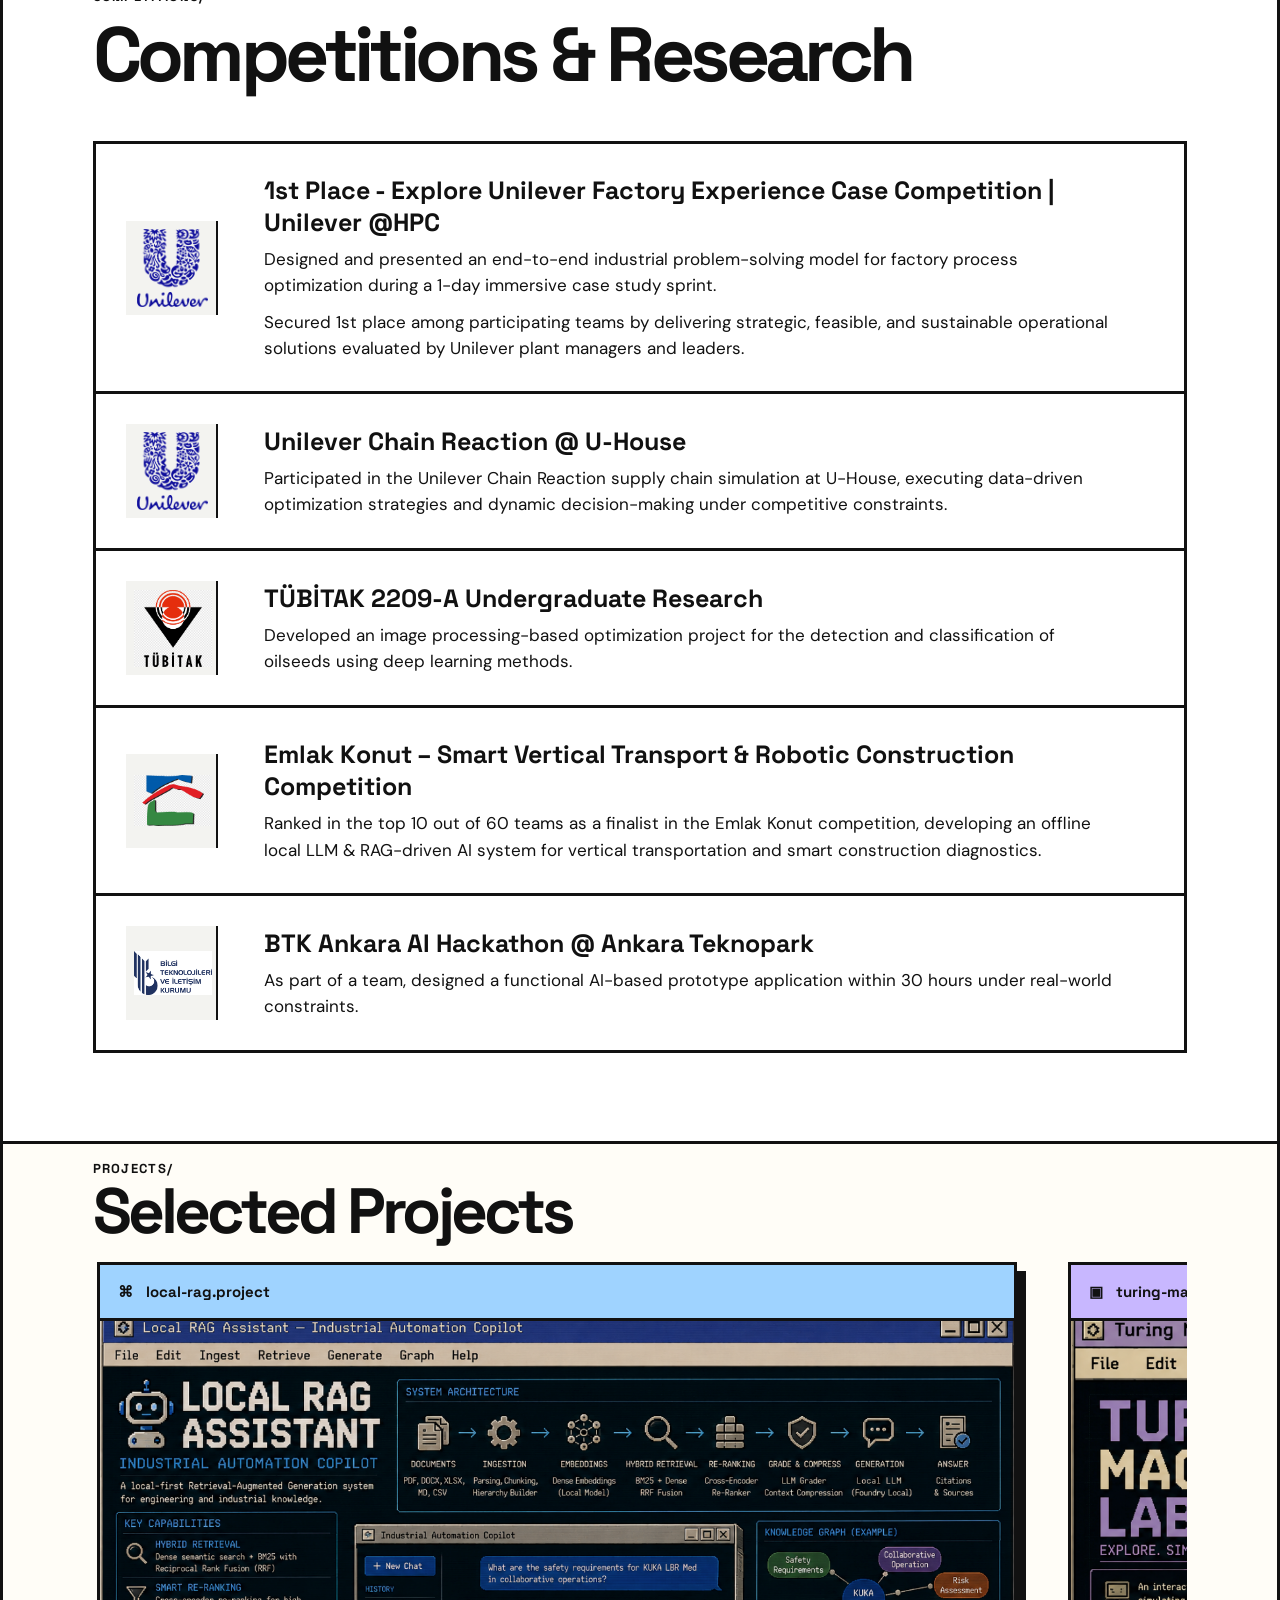
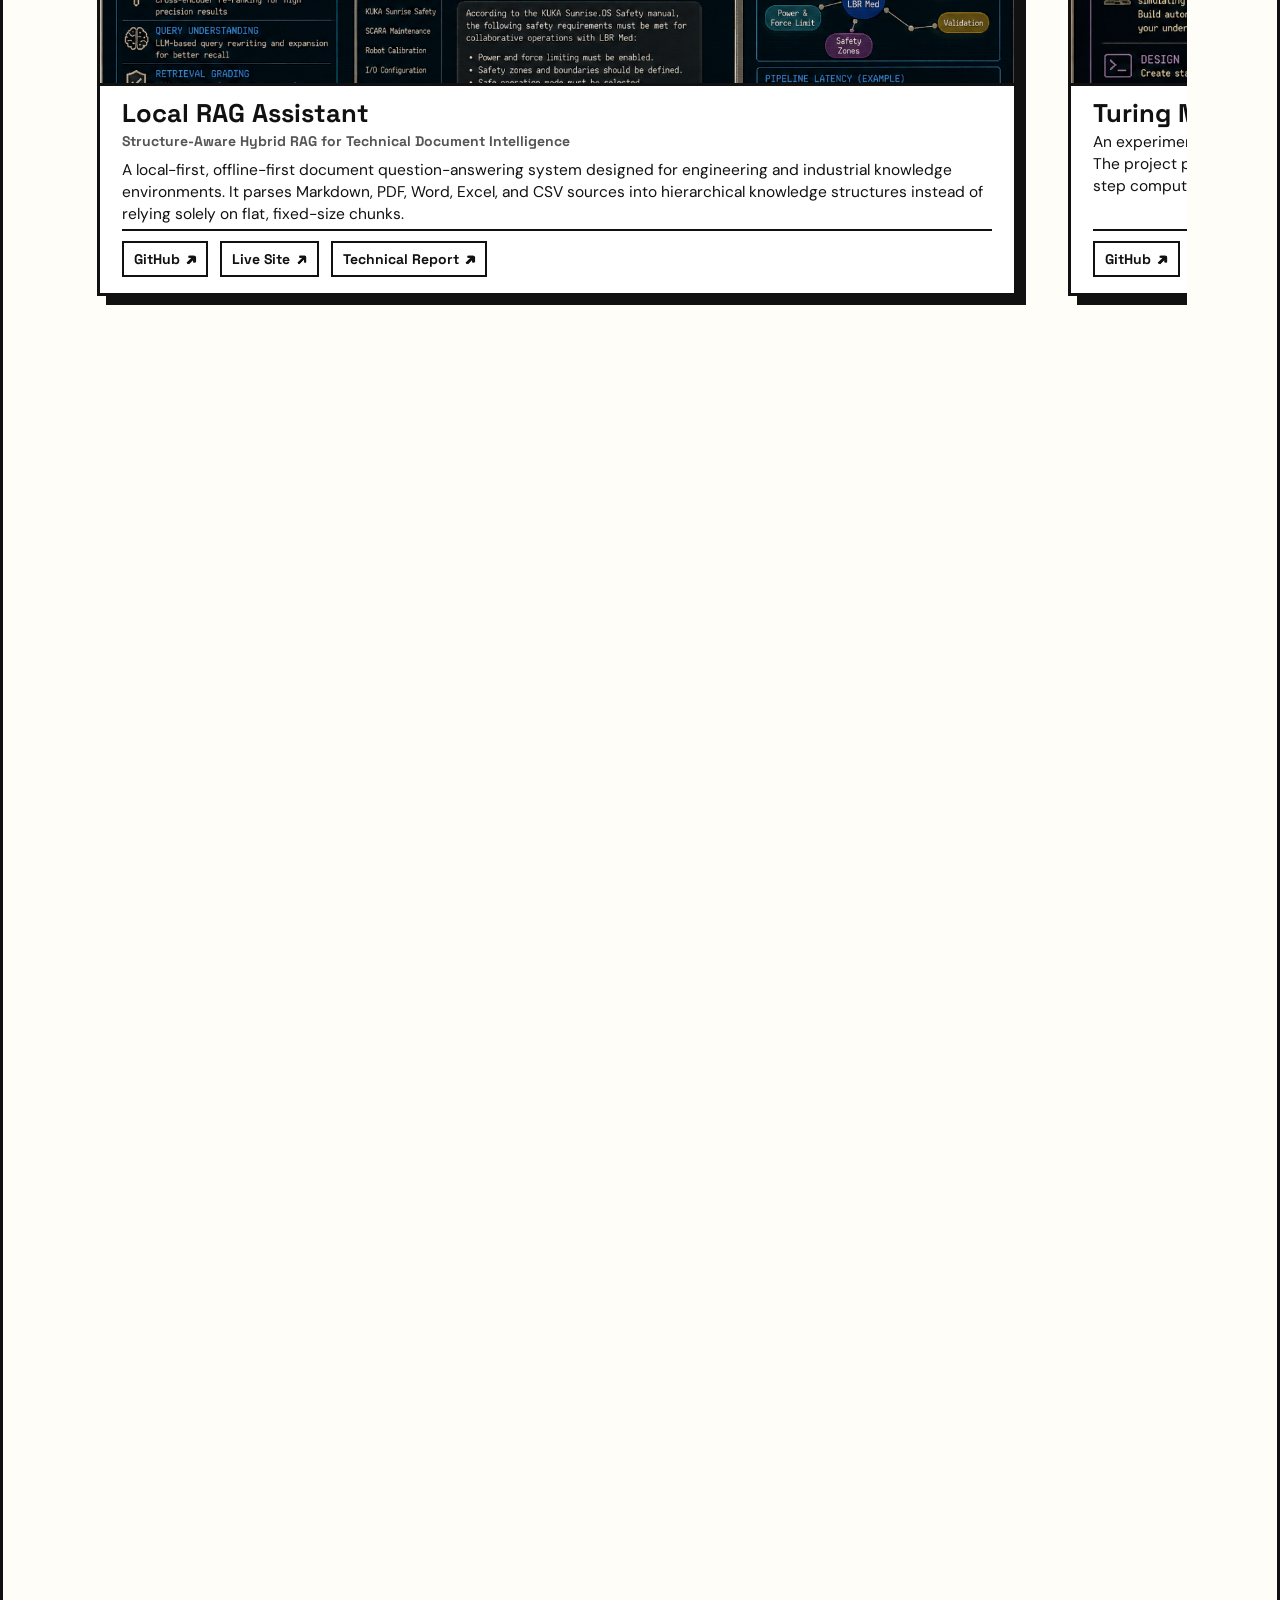
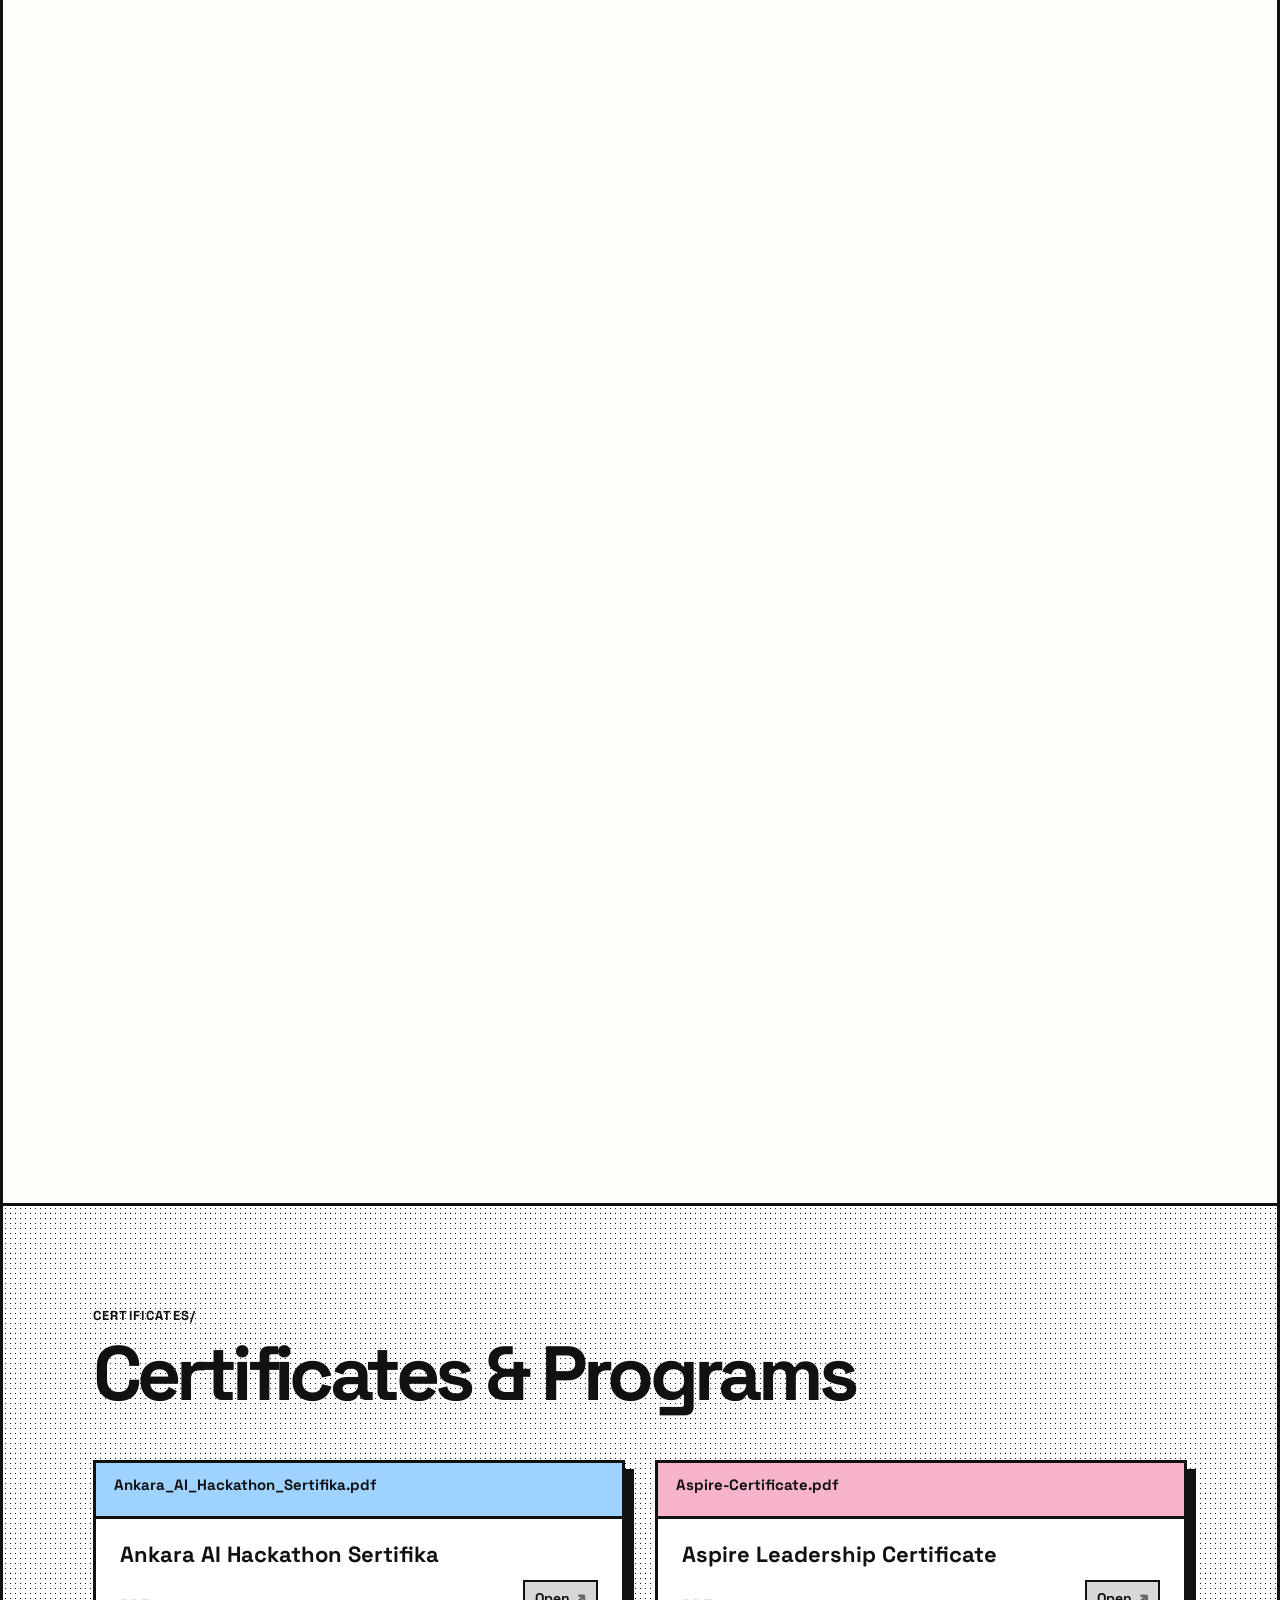
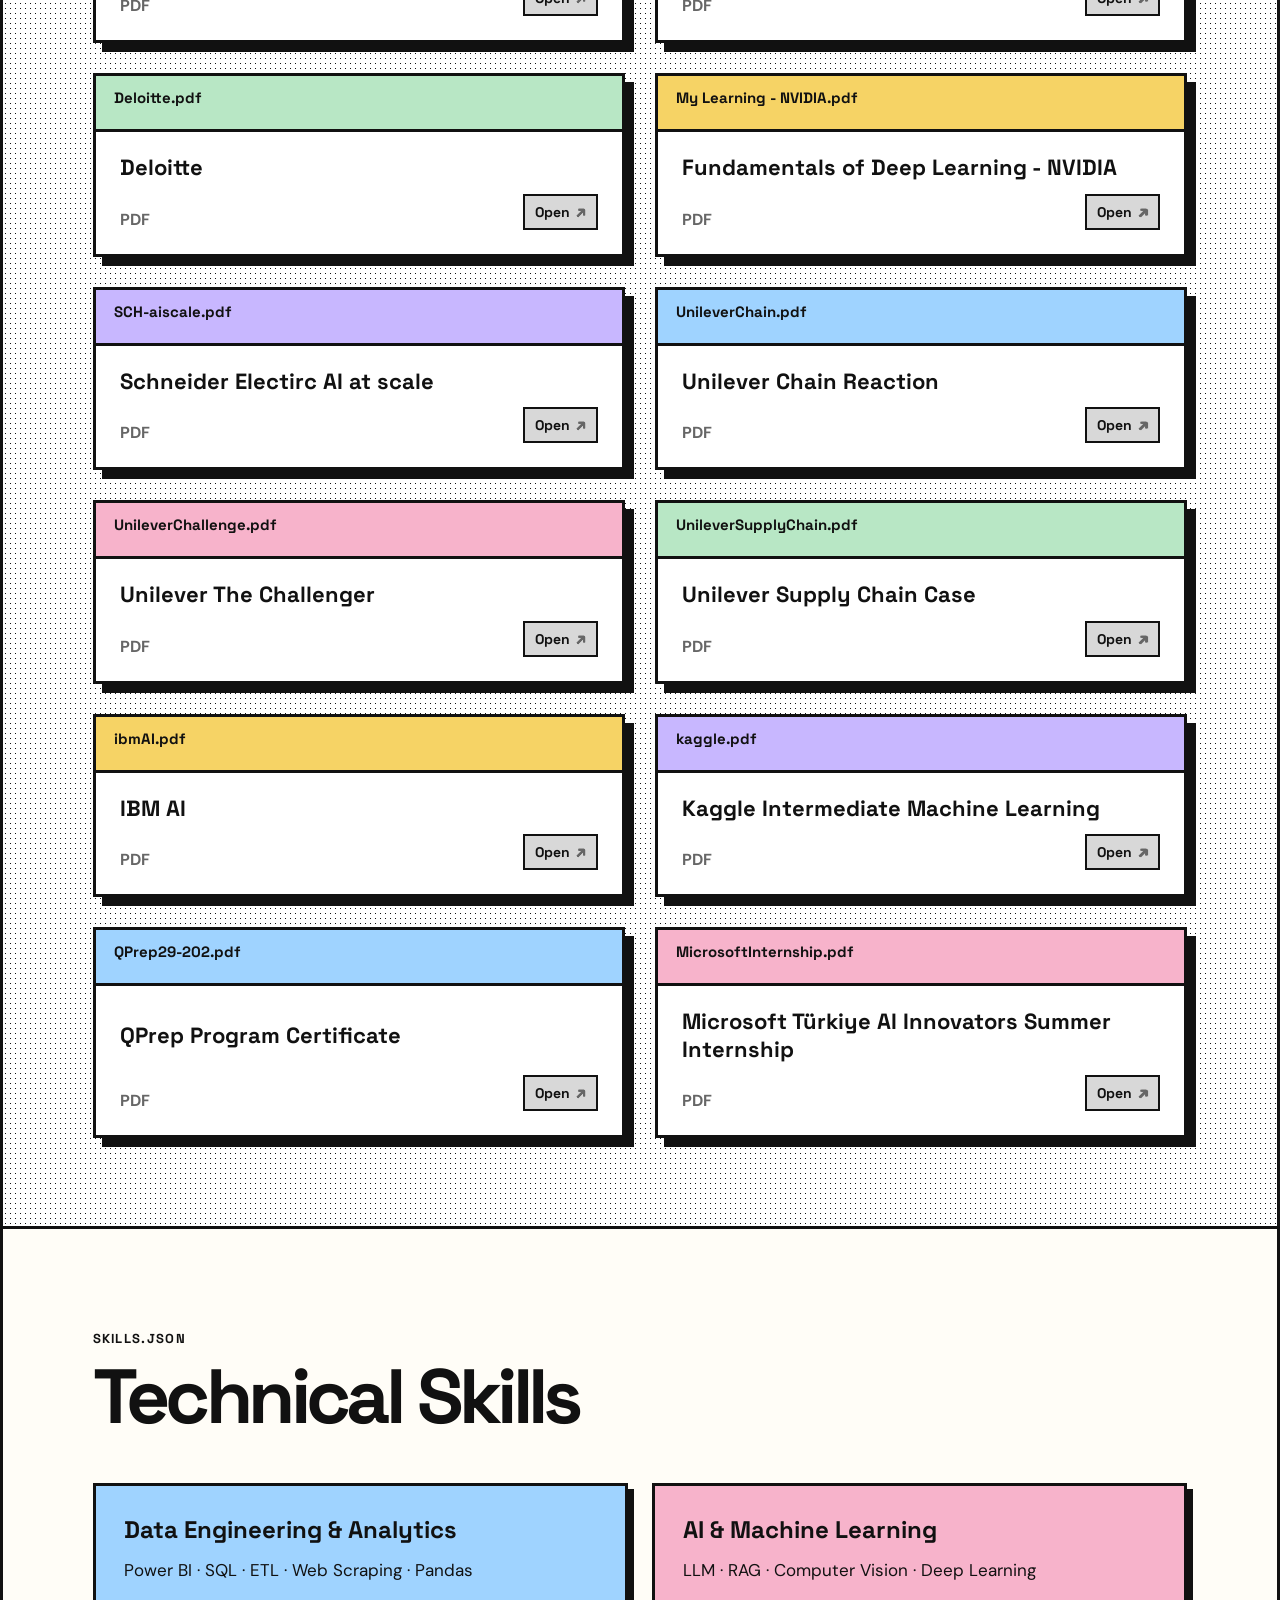
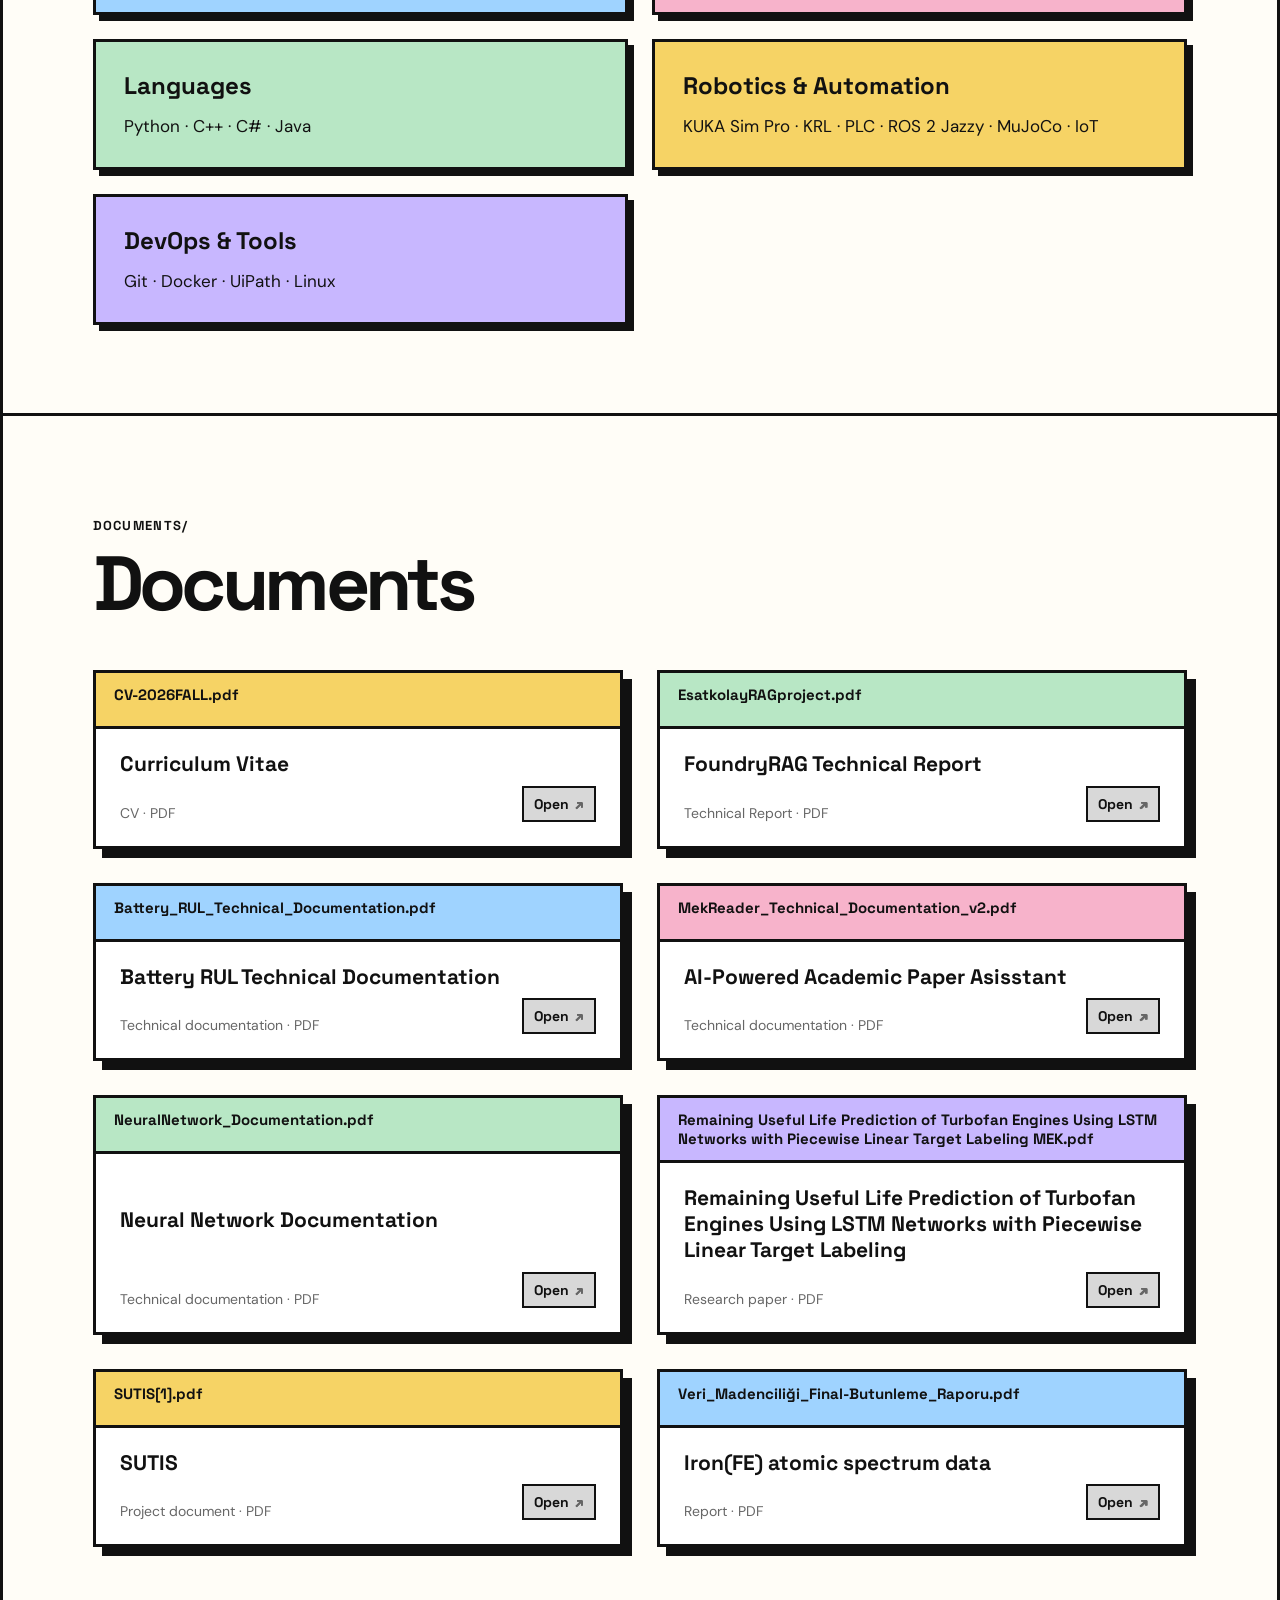
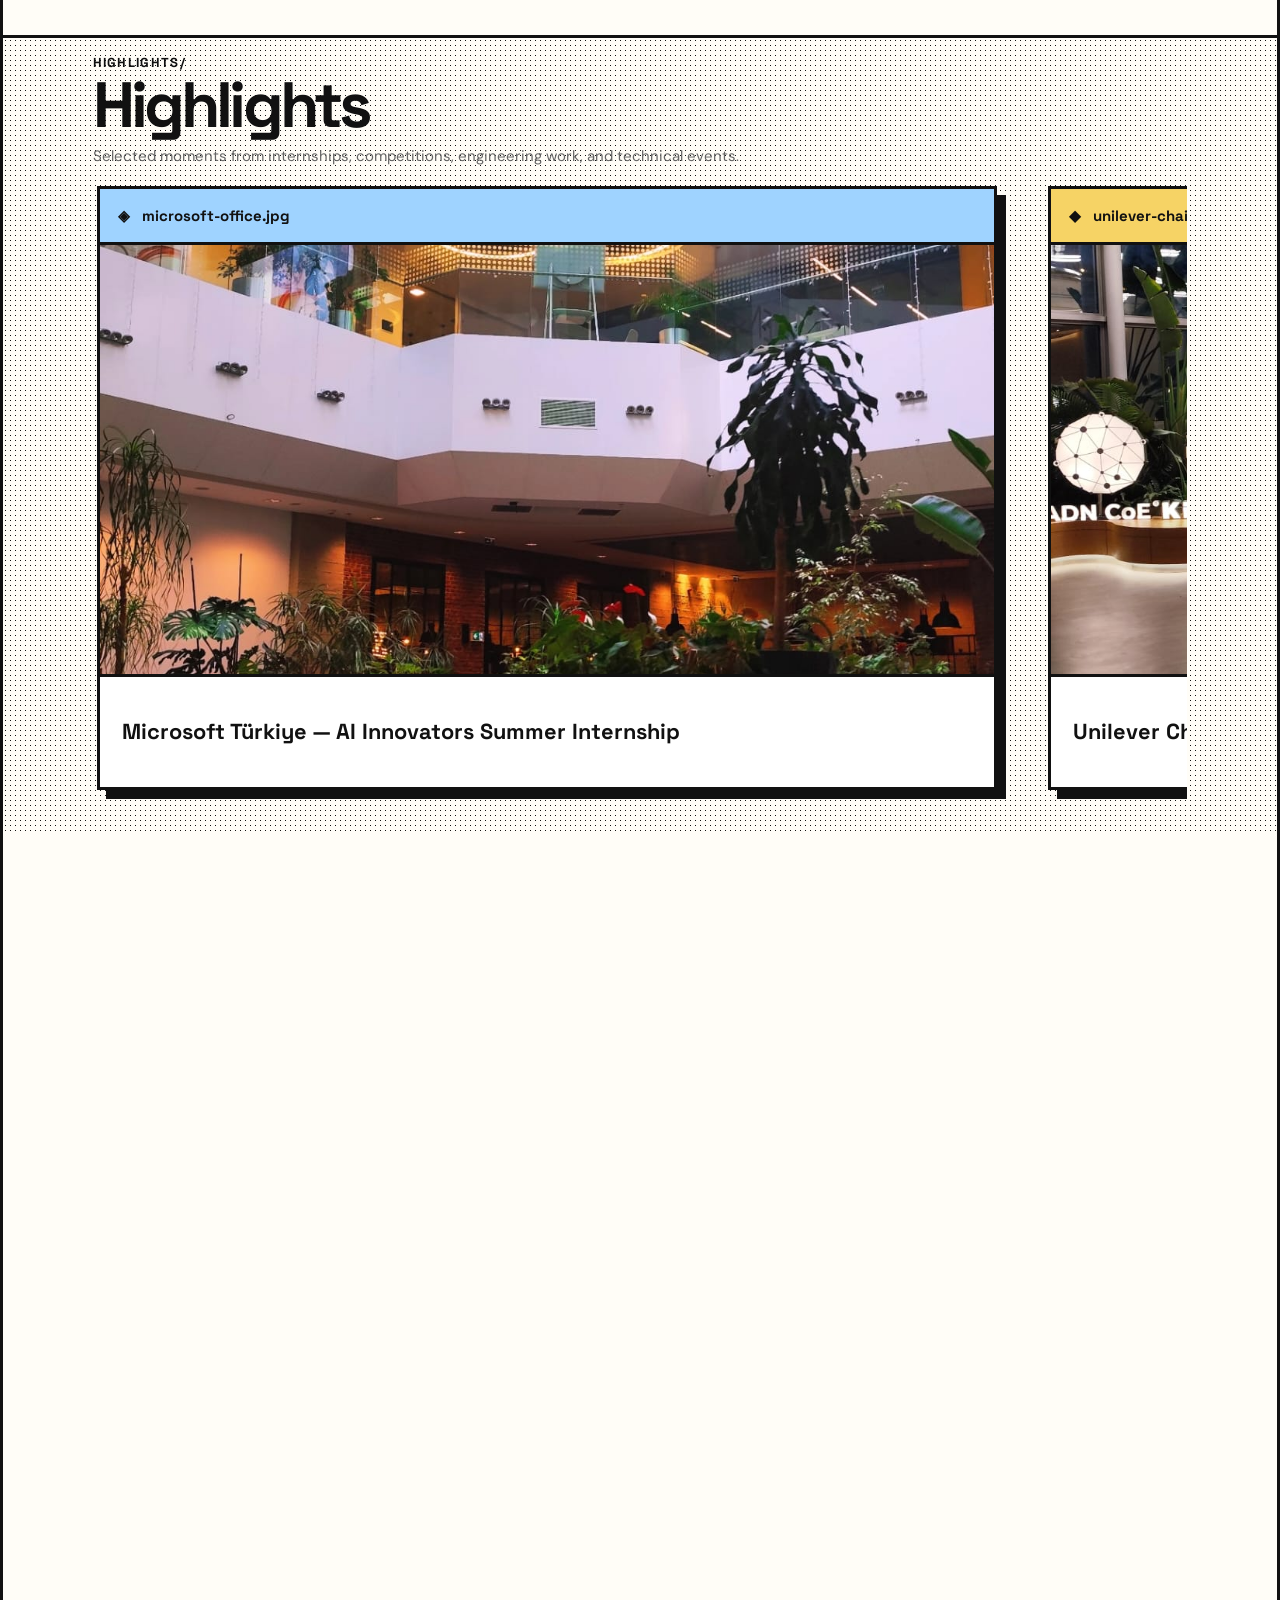
==== commit 780dfbba: "feat(home): add listening room navigation entry" ====
--- a/index.html
+++ b/index.html
@@ -32,7 +32,8 @@
     <a href="#documents">Documents</a>
     <a href="#highlights">Highlights</a>
     <a href="#contact">Contact</a>
-    <a class="doom-link" href="/doom/">DON'T TOUCH</a>
+    <a class="pages-link" href="listening-room.html">SPIN RECORD</a>
+    <a class="doom-link" href="/doom/">DOOM</a>
   </nav>
 
   <button id="theme-toggle" class="theme-toggle" type="button" aria-label="Switch to dark mode">
@@ -62,6 +63,10 @@
 
       <a class="btn" href="#projects">
         View projects
+      </a>
+
+      <a class="listening-room-entry" href="listening-room.html">
+        <span aria-hidden="true">◉</span> Spin a record
       </a>
     </div>
 
@@ -512,6 +517,27 @@
         </div>
       </article>
 
+      <!-- PROJECT 7 -->
+      <article class="window project project-card project-lavender">
+        <div class="windowbar"><span aria-hidden="true">⚙</span><b>dynamics-randomized-manipulation.project</b></div>
+        <div class="project-media">
+          <div class="project-placeholder"><span aria-hidden="true">⚙</span><b>PROJECT 07</b></div>
+          <img src="assets/projects/project07.png" alt="Dynamics-Randomized Manipulation project preview" hidden>
+        </div>
+        <div class="body project-body">
+          <h3>Dynamics-Randomized Manipulation</h3>
+          <p class="project-subtitle">Robust Robotic Manipulation Under Dynamics Uncertainty</p>
+          <div class="project-copy">
+            <p>A research project investigating how dynamics randomization affects the robustness and generalization of reinforcement-learning policies for robotic manipulation with a Franka Emika Panda in MuJoCo.</p>
+            <p>The current simulation-foundation phase establishes a deterministic, validated reaching environment and scripted-control baseline. The phased research plan then introduces a nominal learning baseline, controlled physical variations, and repeatable quantitative evaluation while keeping simulation, control, learning, and analysis clearly separated.</p>
+          </div>
+          <p class="project-tech">Python · MuJoCo · Franka Emika Panda · Reinforcement Learning · Dynamics Randomization · ROS 2 Jazzy</p>
+          <div class="project-actions">
+            <a href="https://github.com/MEK-0/dynamics-randomized-manipulation" target="_blank" rel="noopener">GitHub <span class="external-arrow">↗</span></a>
+          </div>
+        </div>
+      </article>
+
         </div>
 
       </div>
@@ -534,16 +560,18 @@
 
 
     <div class="certificate-grid">
-      <article class="window certificate-card"><div class="windowbar doc-blue"><b>Ankara_AI_Hackathon_Sertifika.pdf.pdf</b></div><div class="certificate-body"><h3>Ankara AI Hackathon Sertifika</h3><span>PDF</span><a href="viewer.html?file=assets%2Fcertificates%2FAnkara_AI_Hackathon_Sertifika.pdf.pdf&amp;title=Ankara%20AI%20Hackathon%20Sertifika">Open <span class="external-arrow">↗</span></a></div></article>
-      <article class="window certificate-card"><div class="windowbar doc-pink"><b>Aspire-Certificate.pdf</b></div><div class="certificate-body"><h3>Aspire Certificate</h3><span>PDF</span><a href="viewer.html?file=assets%2Fcertificates%2FAspire-Certificate.pdf&amp;title=Aspire%20Certificate">Open <span class="external-arrow">↗</span></a></div></article>
+      <article class="window certificate-card"><div class="windowbar doc-blue"><b>Ankara_AI_Hackathon_Sertifika.pdf</b></div><div class="certificate-body"><h3>Ankara AI Hackathon Sertifika</h3><span>PDF</span><a href="viewer.html?file=assets%2Fcertificates%2FAnkara_AI_Hackathon_Sertifika.pdf.pdf&amp;title=Ankara%20AI%20Hackathon%20Sertifika">Open <span class="external-arrow">↗</span></a></div></article>
+      <article class="window certificate-card"><div class="windowbar doc-pink"><b>Aspire-Certificate.pdf</b></div><div class="certificate-body"><h3>Aspire Leadership Certificate</h3><span>PDF</span><a href="viewer.html?file=assets%2Fcertificates%2FAspire-Certificate.pdf&amp;title=Aspire%20Certificate">Open <span class="external-arrow">↗</span></a></div></article>
       <article class="window certificate-card"><div class="windowbar doc-green"><b>Deloitte.pdf</b></div><div class="certificate-body"><h3>Deloitte</h3><span>PDF</span><a href="viewer.html?file=assets%2Fcertificates%2FDeloitte.pdf&amp;title=Deloitte">Open <span class="external-arrow">↗</span></a></div></article>
-      <article class="window certificate-card"><div class="windowbar doc-yellow"><b>My Learning - NVIDIA.pdf</b></div><div class="certificate-body"><h3>My Learning - NVIDIA</h3><span>PDF</span><a href="viewer.html?file=assets%2Fcertificates%2FMy%20Learning%20-%20NVIDIA.pdf&amp;title=My%20Learning%20-%20NVIDIA">Open <span class="external-arrow">↗</span></a></div></article>
-      <article class="window certificate-card"><div class="windowbar doc-lavender"><b>SCH-aiscale.pdf</b></div><div class="certificate-body"><h3>SCH Aiscale</h3><span>PDF</span><a href="viewer.html?file=assets%2Fcertificates%2FSCH-aiscale.pdf&amp;title=SCH%20Aiscale">Open <span class="external-arrow">↗</span></a></div></article>
-      <article class="window certificate-card"><div class="windowbar doc-blue"><b>UnileverChain.pdf</b></div><div class="certificate-body"><h3>Unilever Chain</h3><span>PDF</span><a href="viewer.html?file=assets%2Fcertificates%2FUnileverChain.pdf&amp;title=Unilever%20Chain">Open <span class="external-arrow">↗</span></a></div></article>
-      <article class="window certificate-card"><div class="windowbar doc-pink"><b>UnileverChallenge.pdf</b></div><div class="certificate-body"><h3>Unilever Challenge</h3><span>PDF</span><a href="viewer.html?file=assets%2Fcertificates%2FUnileverChallenge.pdf&amp;title=Unilever%20Challenge">Open <span class="external-arrow">↗</span></a></div></article>
-      <article class="window certificate-card"><div class="windowbar doc-green"><b>UnileverSupplyChain.pdf</b></div><div class="certificate-body"><h3>Unilever Supply Chain</h3><span>PDF</span><a href="viewer.html?file=assets%2Fcertificates%2FUnileverSupplyChain.pdf&amp;title=Unilever%20Supply%20Chain">Open <span class="external-arrow">↗</span></a></div></article>
+      <article class="window certificate-card"><div class="windowbar doc-yellow"><b>My Learning - NVIDIA.pdf</b></div><div class="certificate-body"><h3>Fundamentals of Deep Learning - NVIDIA</h3><span>PDF</span><a href="viewer.html?file=assets%2Fcertificates%2FMy%20Learning%20-%20NVIDIA.pdf&amp;title=My%20Learning%20-%20NVIDIA">Open <span class="external-arrow">↗</span></a></div></article>
+      <article class="window certificate-card"><div class="windowbar doc-lavender"><b>SCH-aiscale.pdf</b></div><div class="certificate-body"><h3>Schneider Electirc AI at scale</h3><span>PDF</span><a href="viewer.html?file=assets%2Fcertificates%2FSCH-aiscale.pdf&amp;title=SCH%20Aiscale">Open <span class="external-arrow">↗</span></a></div></article>
+      <article class="window certificate-card"><div class="windowbar doc-blue"><b>UnileverChain.pdf</b></div><div class="certificate-body"><h3>Unilever Chain Reaction</h3><span>PDF</span><a href="viewer.html?file=assets%2Fcertificates%2FUnileverChain.pdf&amp;title=Unilever%20Chain">Open <span class="external-arrow">↗</span></a></div></article>
+      <article class="window certificate-card"><div class="windowbar doc-pink"><b>UnileverChallenge.pdf</b></div><div class="certificate-body"><h3>Unilever The Challenger</h3><span>PDF</span><a href="viewer.html?file=assets%2Fcertificates%2FUnileverChallenge.pdf&amp;title=Unilever%20Challenge">Open <span class="external-arrow">↗</span></a></div></article>
+      <article class="window certificate-card"><div class="windowbar doc-green"><b>UnileverSupplyChain.pdf</b></div><div class="certificate-body"><h3>Unilever Supply Chain Case</h3><span>PDF</span><a href="viewer.html?file=assets%2Fcertificates%2FUnileverSupplyChain.pdf&amp;title=Unilever%20Supply%20Chain">Open <span class="external-arrow">↗</span></a></div></article>
       <article class="window certificate-card"><div class="windowbar doc-yellow"><b>ibmAI.pdf</b></div><div class="certificate-body"><h3>IBM AI</h3><span>PDF</span><a href="viewer.html?file=assets%2Fcertificates%2FibmAI.pdf&amp;title=IBM%20AI">Open <span class="external-arrow">↗</span></a></div></article>
-      <article class="window certificate-card"><div class="windowbar doc-lavender"><b>kaggle.pdf</b></div><div class="certificate-body"><h3>Kaggle</h3><span>PDF</span><a href="viewer.html?file=assets%2Fcertificates%2Fkaggle.pdf&amp;title=Kaggle">Open <span class="external-arrow">↗</span></a></div></article>
+      <article class="window certificate-card"><div class="windowbar doc-lavender"><b>kaggle.pdf</b></div><div class="certificate-body"><h3>Kaggle Intermediate Machine Learning</h3><span>PDF</span><a href="viewer.html?file=assets%2Fcertificates%2Fkaggle.pdf&amp;title=Kaggle">Open <span class="external-arrow">↗</span></a></div></article>
+      <article class="window certificate-card"><div class="windowbar doc-blue"><b>QPrep29-202.pdf</b></div><div class="certificate-body"><h3>QPrep Program Certificate</h3><span>PDF</span><a href="viewer.html?file=assets%2Fcertificates%2FQPrep29-202.pdf&amp;title=QPrep%20Program%20Certificate">Open <span class="external-arrow">↗</span></a></div></article>
+      <article class="window certificate-card"><div class="windowbar doc-pink"><b>MicrosoftInternship.pdf</b></div><div class="certificate-body"><h3>Microsoft Türkiye AI Innovators Summer Internship</h3><span>PDF</span><a href="viewer.html?file=assets%2Fcertificates%2FMicrosoftInternship.pdf&amp;title=Microsoft%20T%C3%BCrkiye%20AI%20Innovators%20Summer%20Internship">Open <span class="external-arrow">↗</span></a></div></article>
     </div>
 
   </section>
@@ -557,7 +585,7 @@
       <article class="skill-blue"><h3>Data Engineering &amp; Analytics</h3><p>Power BI · SQL · ETL · Web Scraping · Pandas</p></article>
       <article class="skill-pink"><h3>AI &amp; Machine Learning</h3><p>LLM · RAG · Computer Vision · Deep Learning</p></article>
       <article class="skill-green"><h3>Languages</h3><p>Python · C++ · C# · Java</p></article>
-      <article class="skill-yellow"><h3>Robotics &amp; Automation</h3><p>KUKA Sim Pro · KRL · PLC · ROS · IoT</p></article>
+      <article class="skill-yellow"><h3>Robotics &amp; Automation</h3><p>KUKA Sim Pro · KRL · PLC · ROS 2 Jazzy · MuJoCo · IoT</p></article>
       <article class="skill-lavender"><h3>DevOps &amp; Tools</h3><p>Git · Docker · UiPath · Linux</p></article>
     </div>
   </section>
@@ -578,7 +606,7 @@
     <div class="documents-grid">
       <article class="window doc doc-card">
         <div class="windowbar doc-yellow"><b>CV-2026FALL.pdf</b></div>
-        <div class="doc-body"><p>Curriculum Vitae</p><span>CV · PDF</span><a href="viewer.html?file=assets%2Fdocuments%2Fcv.pdf&amp;title=Curriculum%20Vitae">Open <span class="external-arrow">↗</span></a></div>
+        <div class="doc-body"><p>Curriculum Vitae</p><span>CV · PDF</span><a href="viewer.html?file=assets%2Fdocuments%2FCV-2026FALL.pdf&amp;title=Curriculum%20Vitae">Open <span class="external-arrow">↗</span></a></div>
       </article>
 
       <article class="window doc doc-card">
@@ -587,32 +615,32 @@
       </article>
 
       <article class="window doc doc-card">
-        <div class="windowbar doc-blue"><b>Battery_RUL_Technical_Documentation.pdf.pdf</b></div>
+        <div class="windowbar doc-blue"><b>Battery_RUL_Technical_Documentation.pdf</b></div>
         <div class="doc-body"><p>Battery RUL Technical Documentation</p><span>Technical documentation · PDF</span><a href="viewer.html?file=assets%2Fdocuments%2FBattery_RUL_Technical_Documentation.pdf.pdf&amp;title=Battery%20RUL%20Technical%20Documentation">Open <span class="external-arrow">↗</span></a></div>
       </article>
 
       <article class="window doc doc-card">
-        <div class="windowbar doc-pink"><b>MekReader_Technical_Documentation_v2.pdf.pdf</b></div>
+        <div class="windowbar doc-pink"><b>MekReader_Technical_Documentation_v2.pdf</b></div>
         <div class="doc-body"><p>AI-Powered Academic Paper Asisstant</p><span>Technical documentation · PDF</span><a href="viewer.html?file=assets%2Fdocuments%2FMekReader_Technical_Documentation_v2.pdf.pdf&amp;title=MekReader%20Technical%20Documentation%20v2">Open <span class="external-arrow">↗</span></a></div>
       </article>
 
       <article class="window doc doc-card">
-        <div class="windowbar doc-green"><b>NeuralNetwork_Documentation.pdf.pdf</b></div>
+        <div class="windowbar doc-green"><b>NeuralNetwork_Documentation.pdf</b></div>
         <div class="doc-body"><p>Neural Network Documentation</p><span>Technical documentation · PDF</span><a href="viewer.html?file=assets%2Fdocuments%2FNeuralNetwork_Documentation.pdf.pdf&amp;title=Neural%20Network%20Documentation">Open <span class="external-arrow">↗</span></a></div>
       </article>
 
       <article class="window doc doc-card">
-        <div class="windowbar doc-lavender"><b>Remaining Useful Life Prediction of Turbofan Engines Using LSTM Networks with Piecewise Linear Target Labeling MEK.pdf.pdf</b></div>
+        <div class="windowbar doc-lavender"><b>Remaining Useful Life Prediction of Turbofan Engines Using LSTM Networks with Piecewise Linear Target Labeling MEK.pdf</b></div>
         <div class="doc-body"><p>Remaining Useful Life Prediction of Turbofan Engines Using LSTM Networks with Piecewise Linear Target Labeling</p><span>Research paper · PDF</span><a href="viewer.html?file=assets%2Fdocuments%2FRemaining%20Useful%20Life%20Prediction%20of%20Turbofan%20Engines%20Using%20LSTM%20Networks%20with%20Piecewise%20Linear%20Target%20Labeling%20MEK.pdf.pdf&amp;title=Remaining%20Useful%20Life%20Prediction%20of%20Turbofan%20Engines%20Using%20LSTM%20Networks%20with%20Piecewise%20Linear%20Target%20Labeling">Open <span class="external-arrow">↗</span></a></div>
       </article>
 
       <article class="window doc doc-card">
-        <div class="windowbar doc-yellow"><b>SUTIS[1].pdf.pdf</b></div>
+        <div class="windowbar doc-yellow"><b>SUTIS[1].pdf</b></div>
         <div class="doc-body"><p>SUTIS</p><span>Project document · PDF</span><a href="viewer.html?file=assets%2Fdocuments%2FSUTIS%5B1%5D.pdf.pdf&amp;title=SUTIS">Open <span class="external-arrow">↗</span></a></div>
       </article>
 
       <article class="window doc doc-card">
-        <div class="windowbar doc-blue"><b>Veri_Madenciliği_Final-Butunleme_Raporu.pdf.pdf</b></div>
+        <div class="windowbar doc-blue"><b>Veri_Madenciliği_Final-Butunleme_Raporu.pdf</b></div>
         <div class="doc-body"><p>Iron(FE) atomic spectrum data</p><span>Report · PDF</span><a href="viewer.html?file=assets%2Fdocuments%2FVeri_Madencilig%CC%86i_Final-Butunleme_Raporu.pdf.pdf&amp;title=Veri%20Madencili%C4%9Fi%20Final-B%C3%BCt%C3%BCnleme%20Raporu">Open <span class="external-arrow">↗</span></a></div>
       </article>
     </div>
--- a/style.css
+++ b/style.css
@@ -371,6 +371,43 @@
 
 }
 
+.listening-room-entry {
+  width: fit-content;
+  margin: 18px 0 0;
+  padding: 5px 2px;
+  display: flex;
+  align-items: center;
+  gap: 8px;
+  color: var(--muted);
+  font: 700 13px "Space Grotesk";
+  letter-spacing: 0.08em;
+  text-decoration: none;
+  text-transform: uppercase;
+}
+
+.listening-room-entry span {
+  color: var(--ink);
+  font-size: 17px;
+}
+
+.listening-room-entry:hover,
+.listening-room-entry:focus-visible {
+  color: var(--ink);
+  text-decoration: underline;
+  text-decoration-style: dashed;
+  text-underline-offset: 5px;
+}
+
+@media (prefers-reduced-motion: no-preference) {
+  .listening-room-entry span {
+    transition: transform 180ms ease;
+  }
+
+  .listening-room-entry:hover span {
+    transform: rotate(35deg);
+  }
+}
+
 
 /* ================================
    RETRO WINDOW
